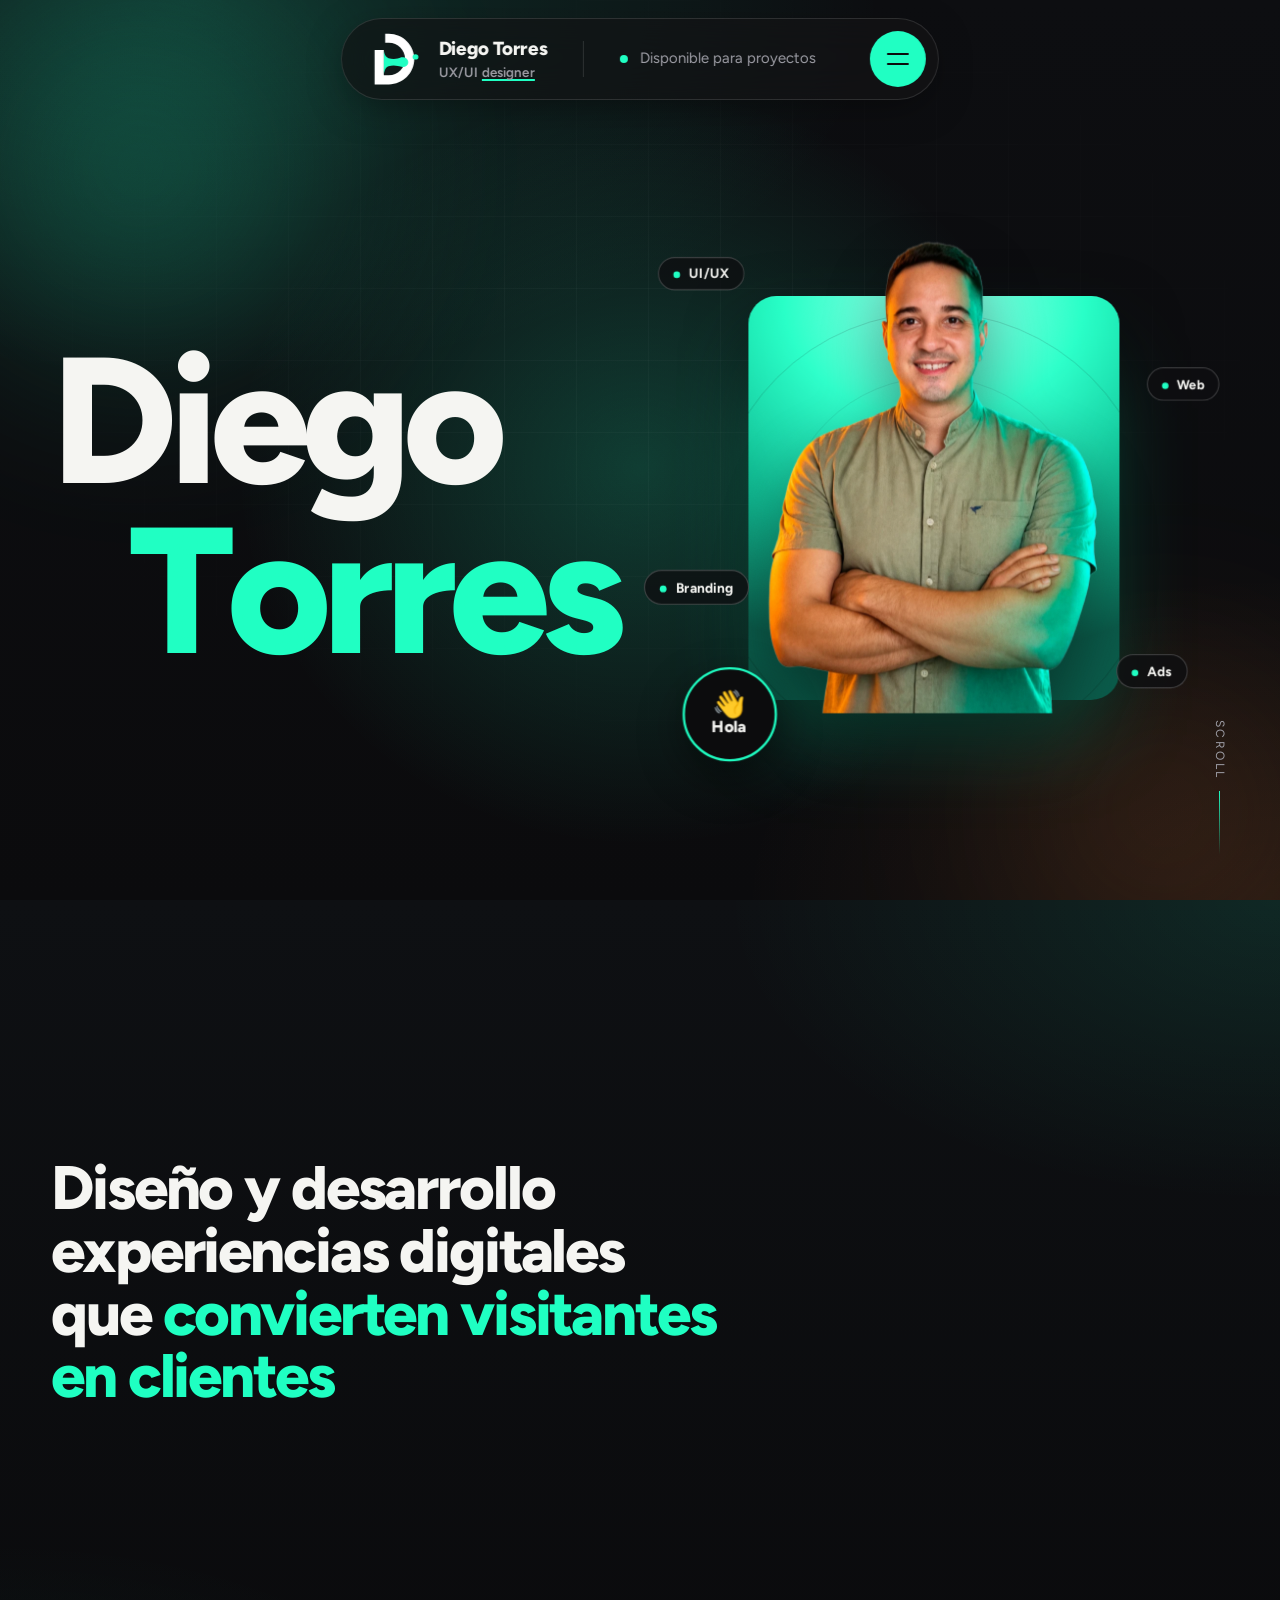
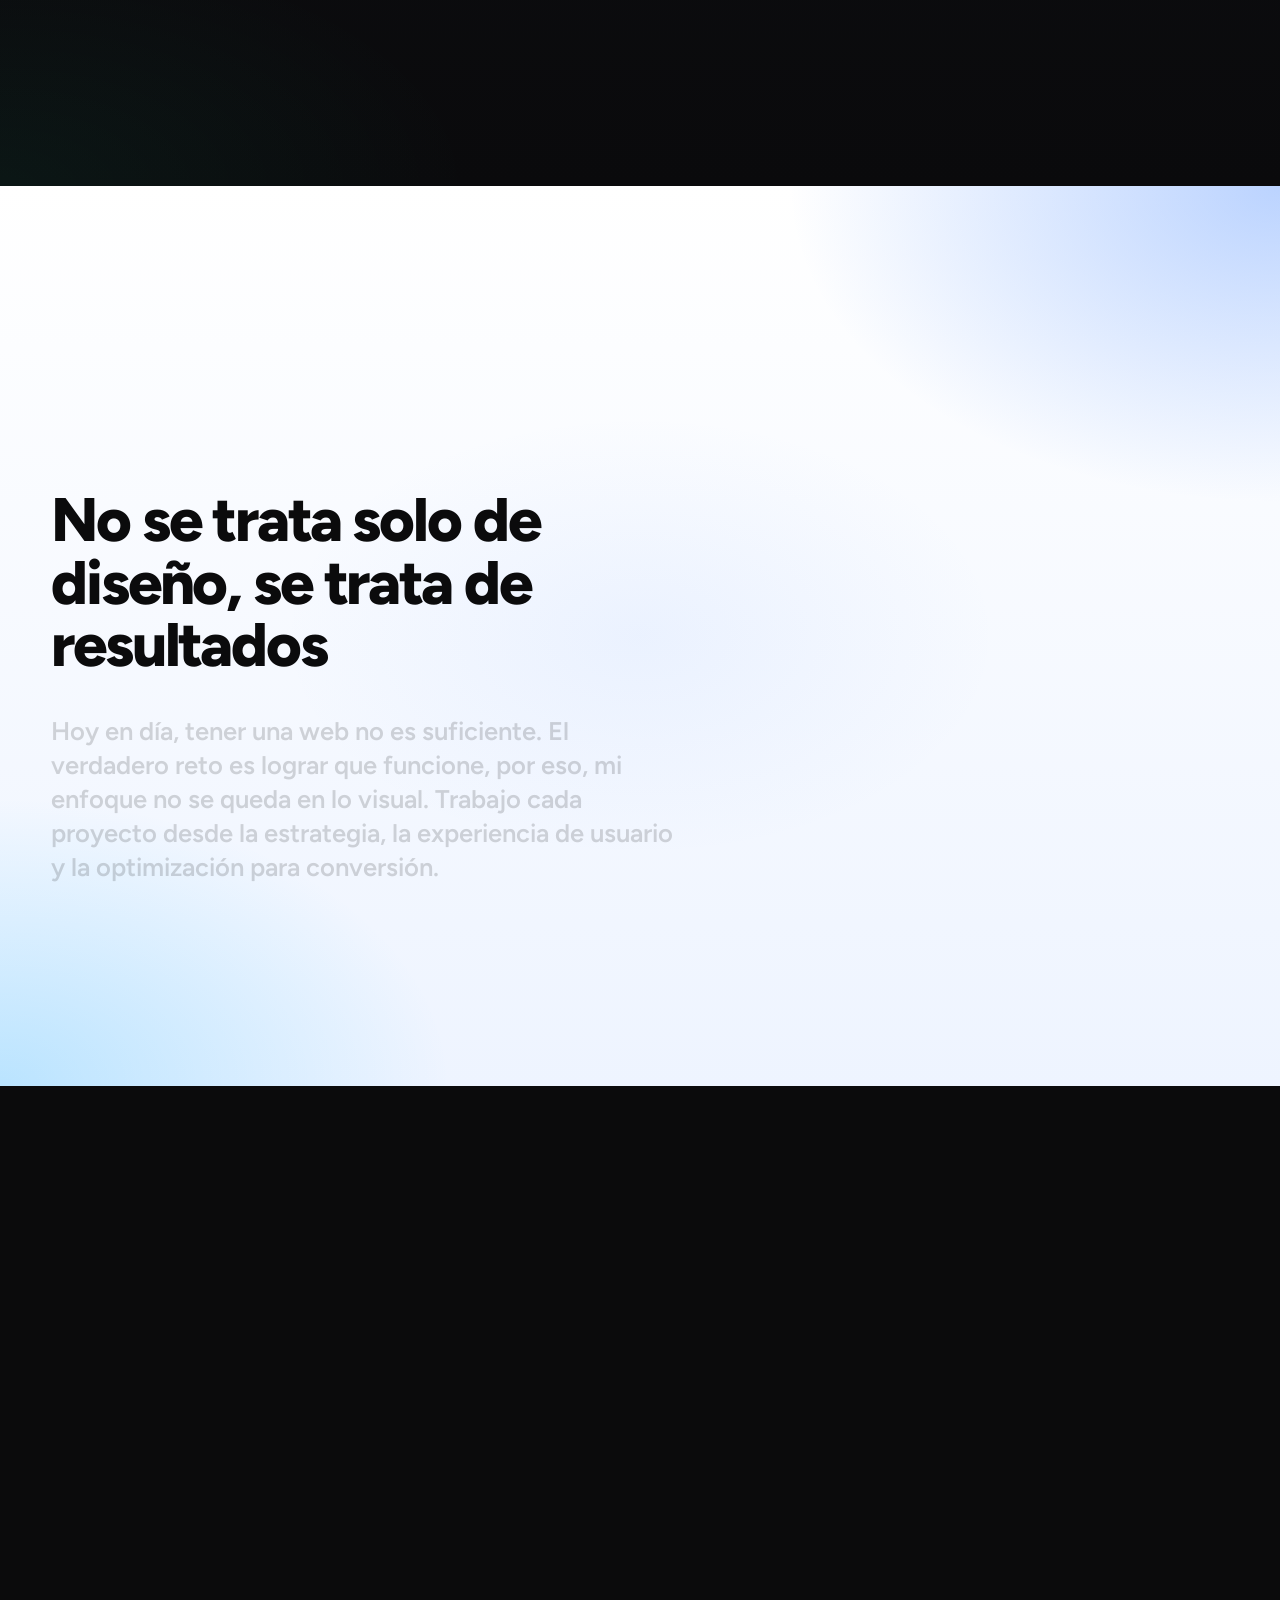
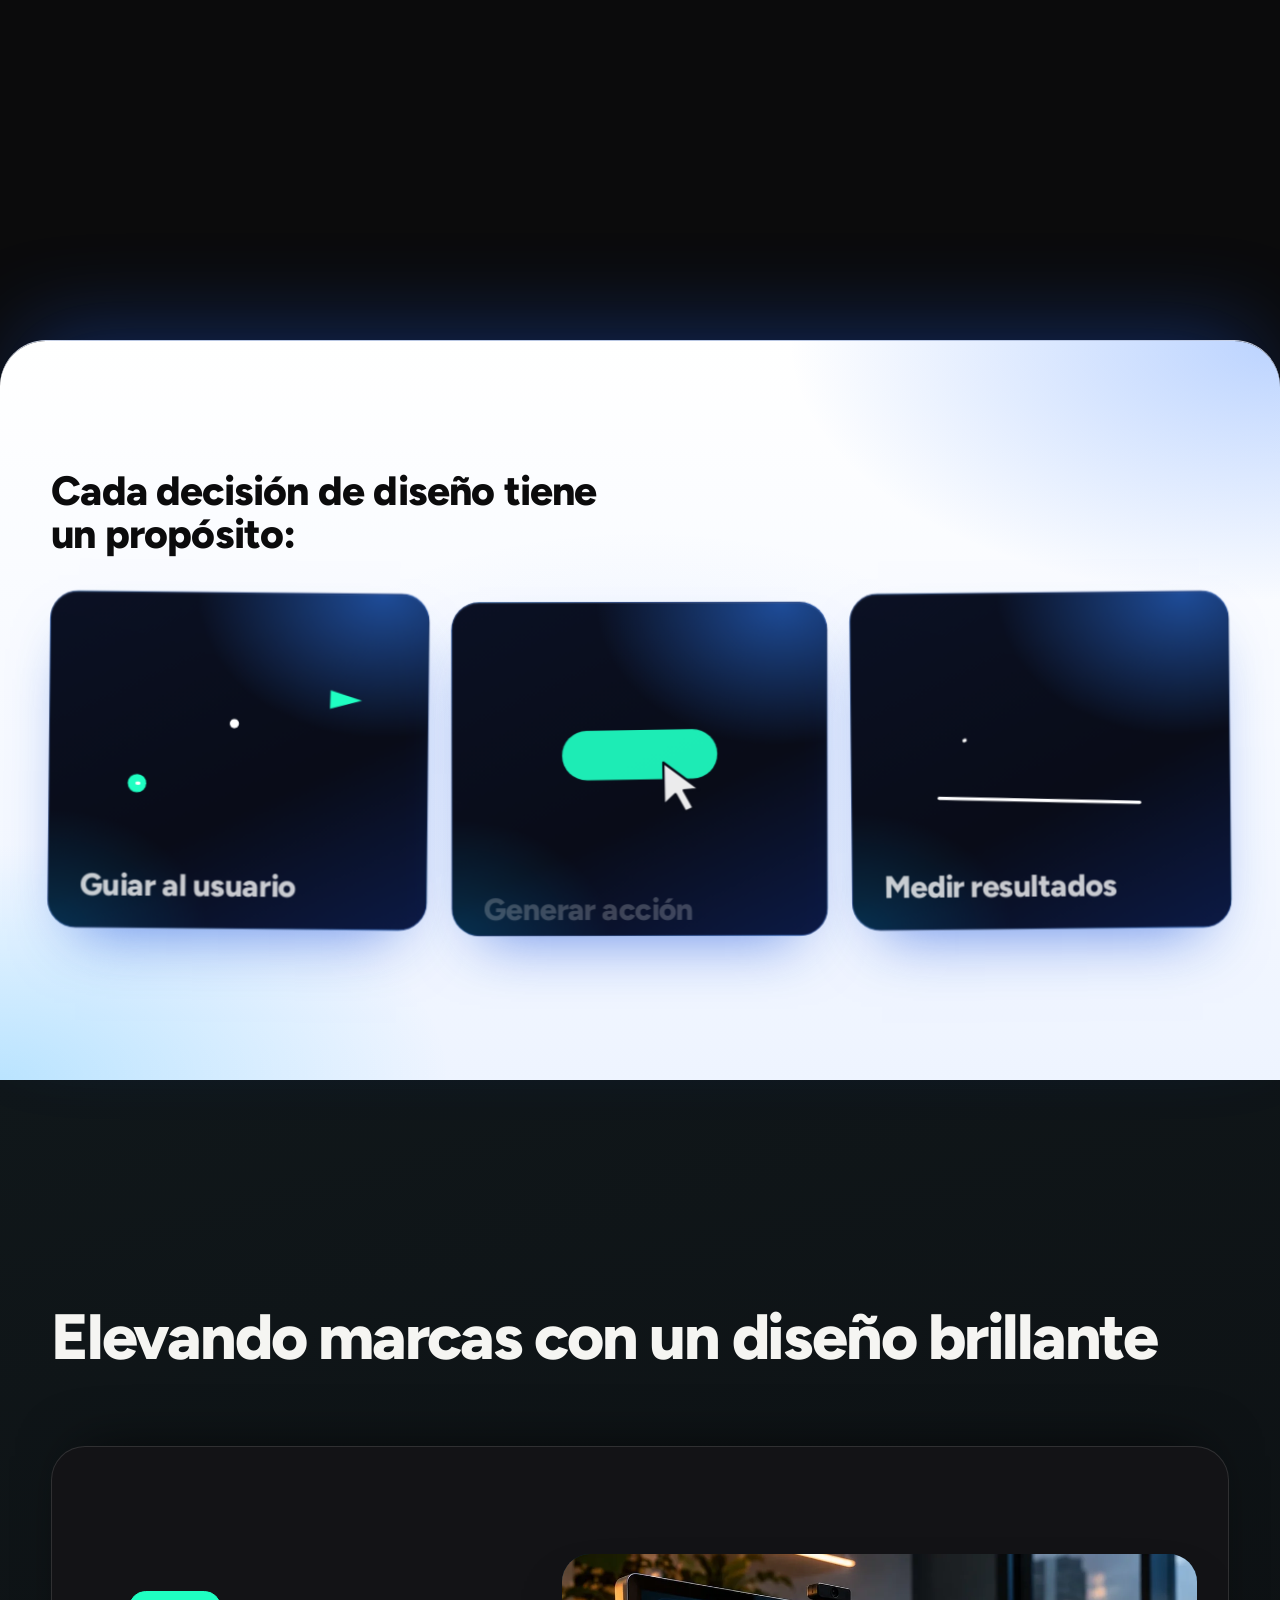
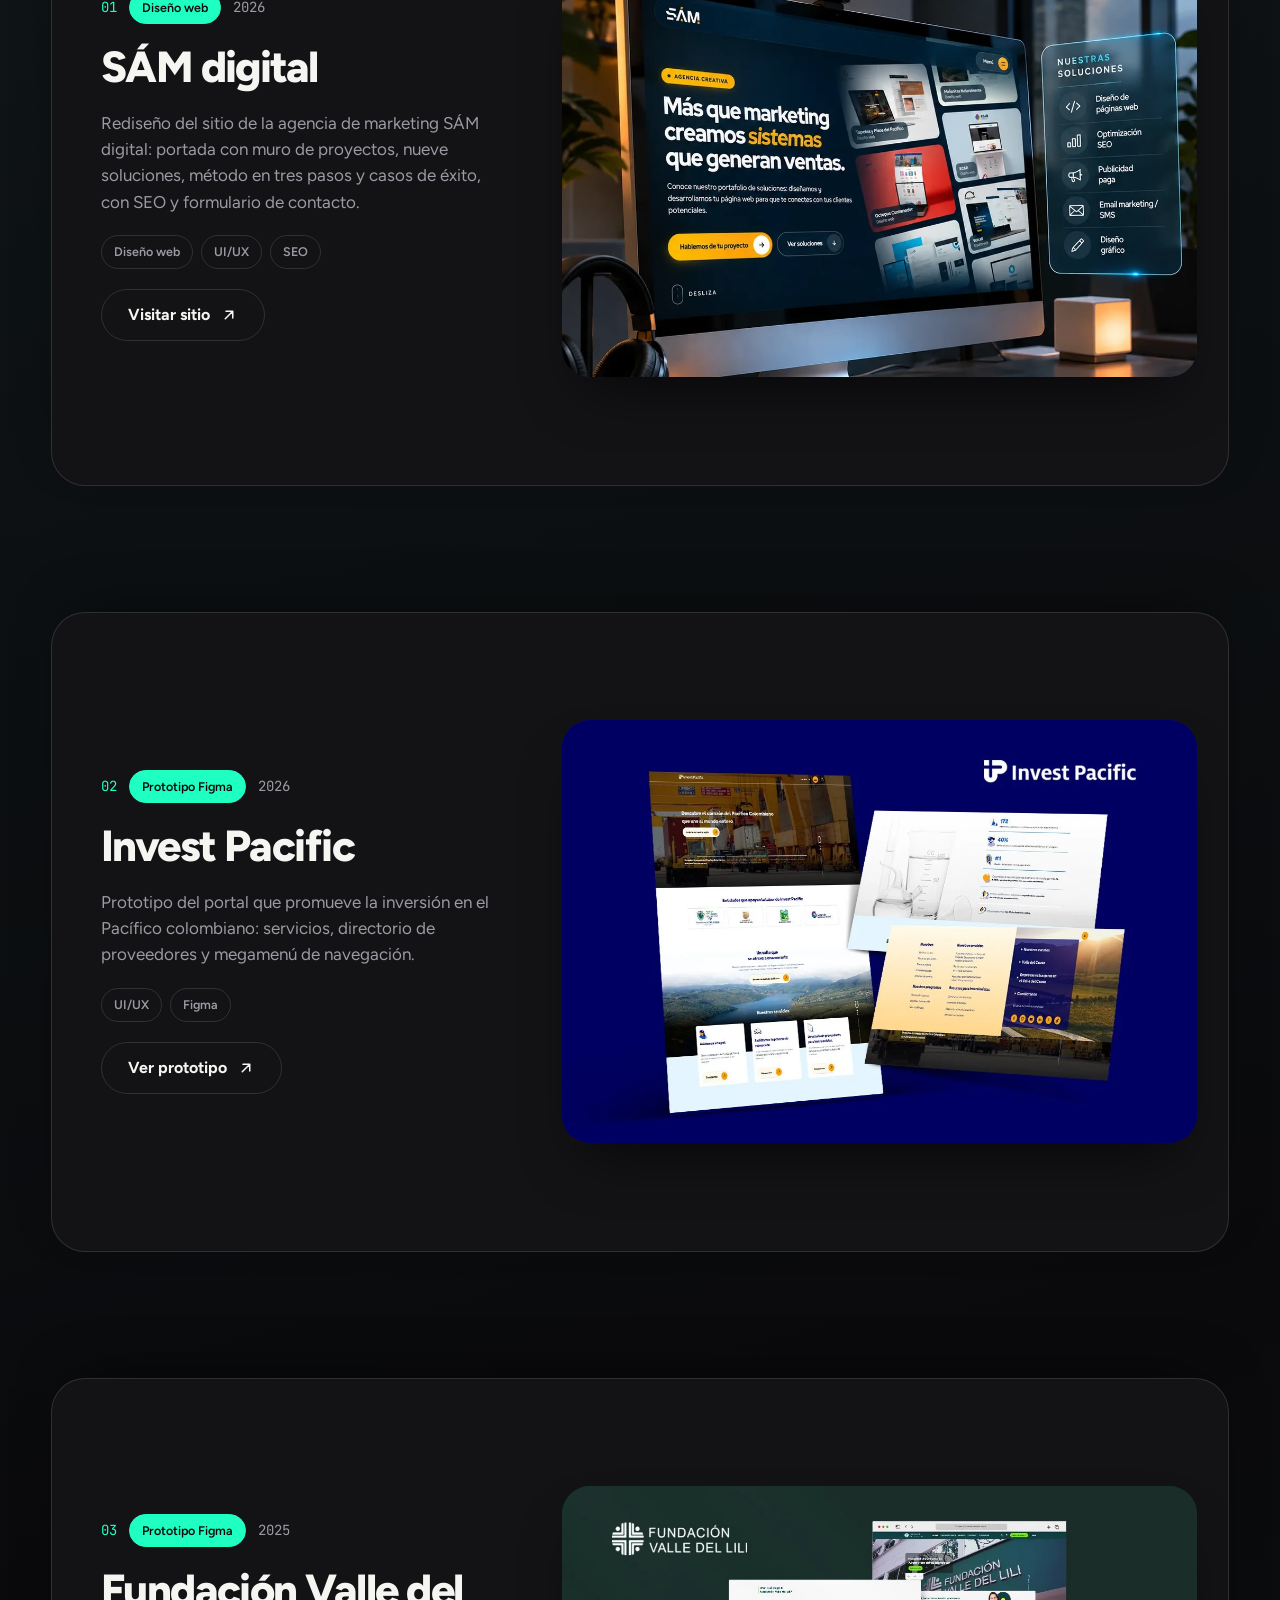
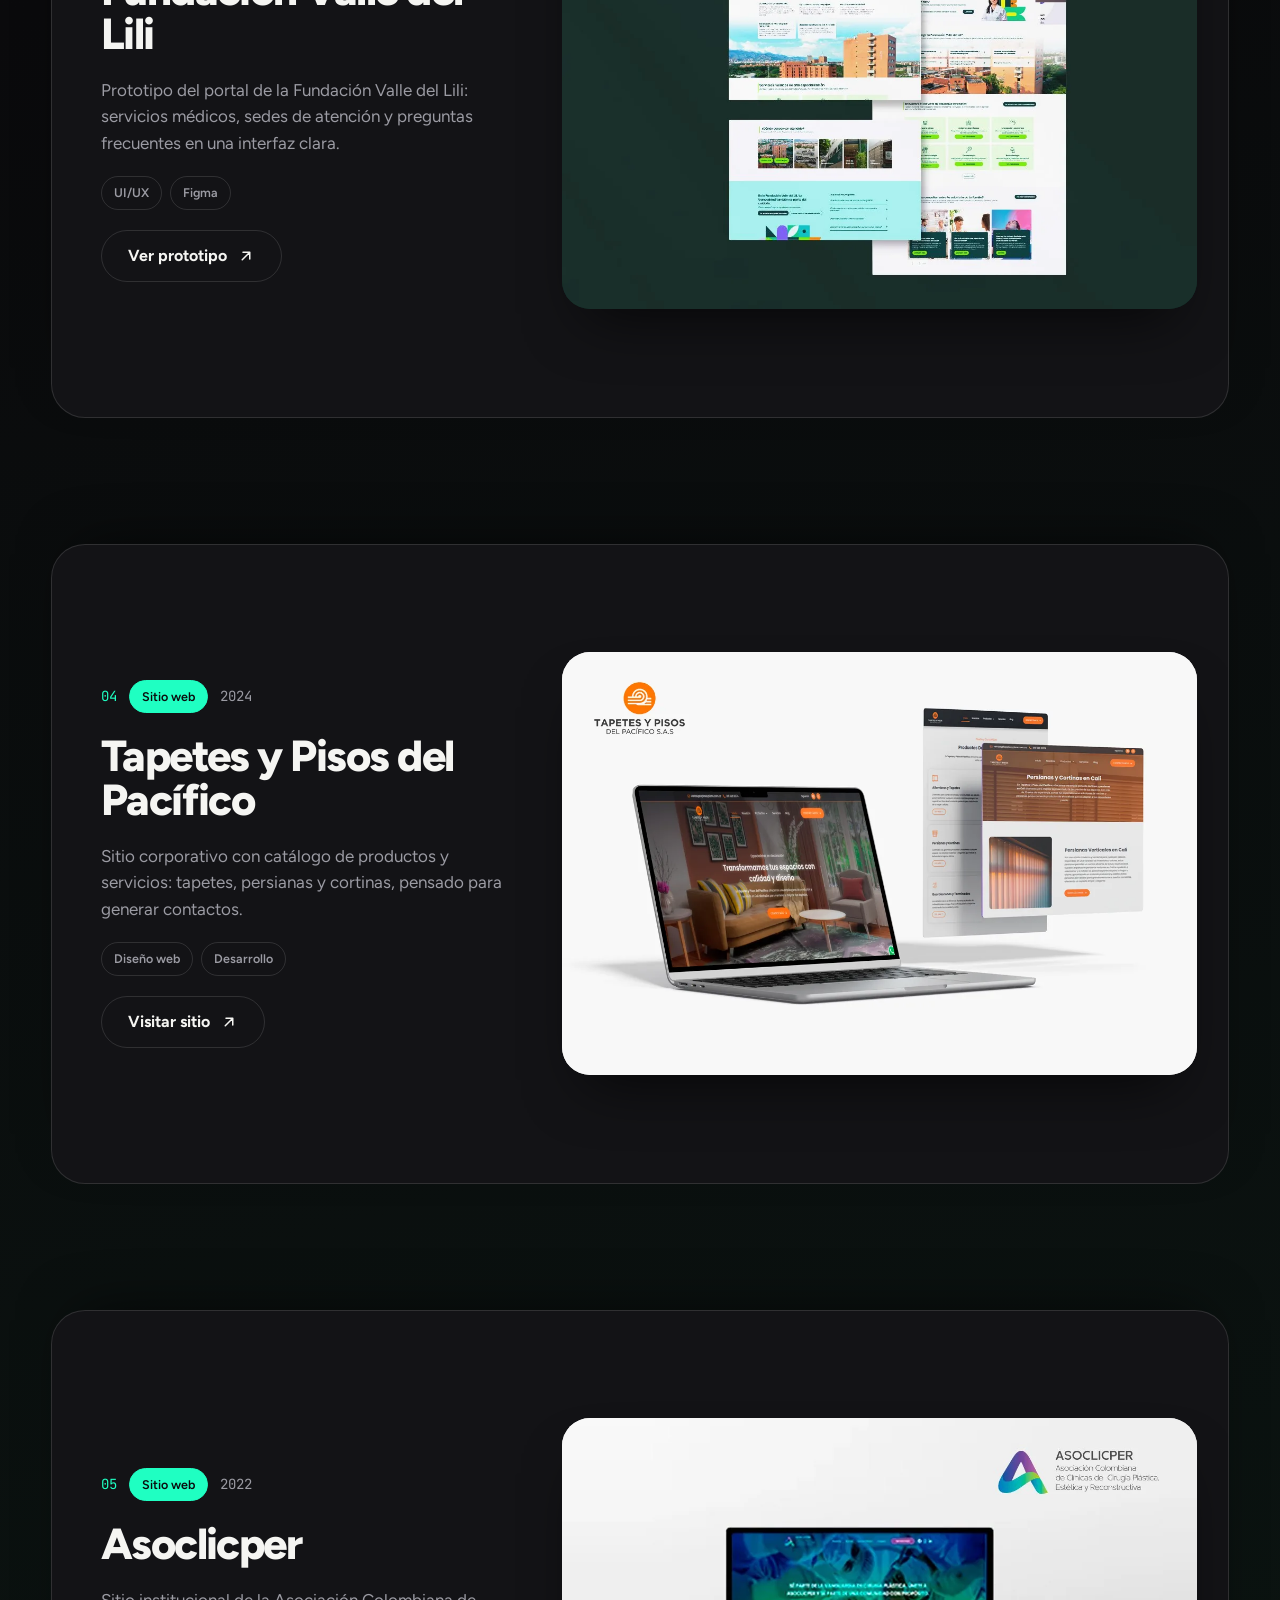
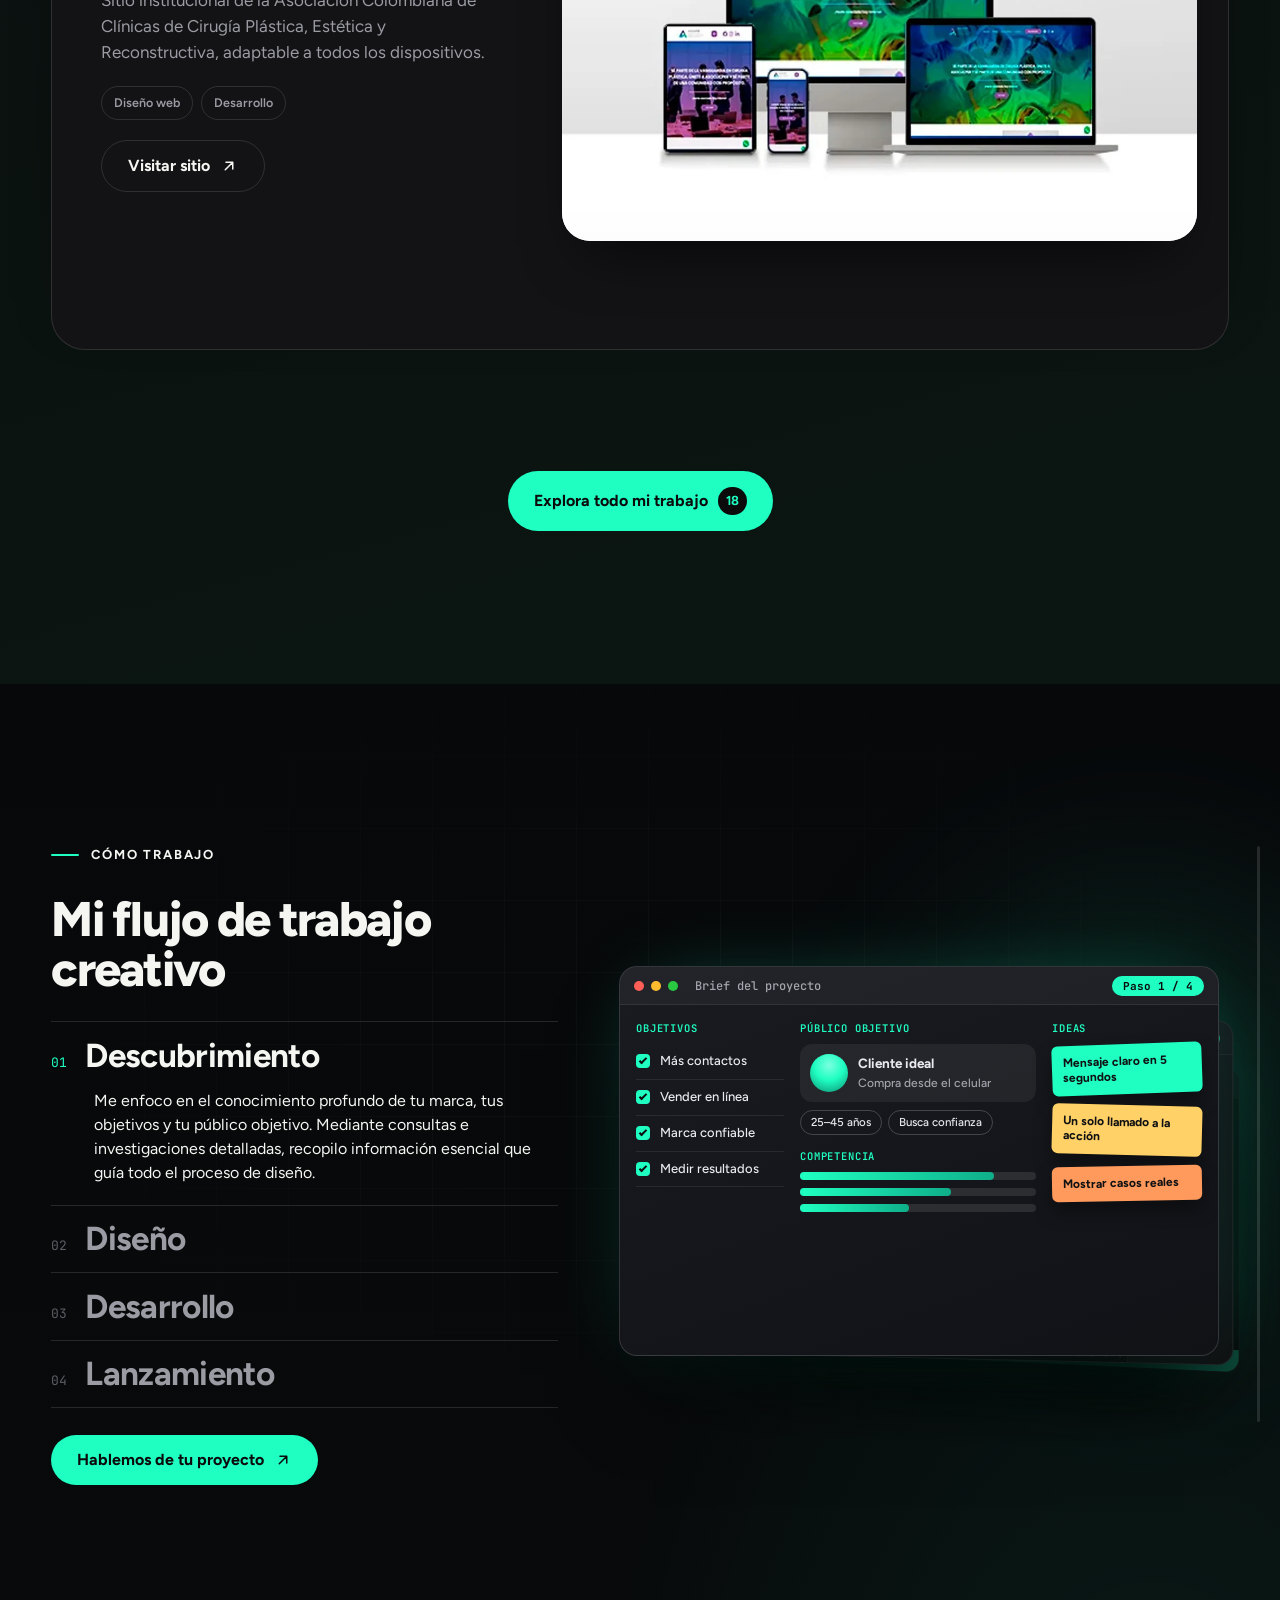
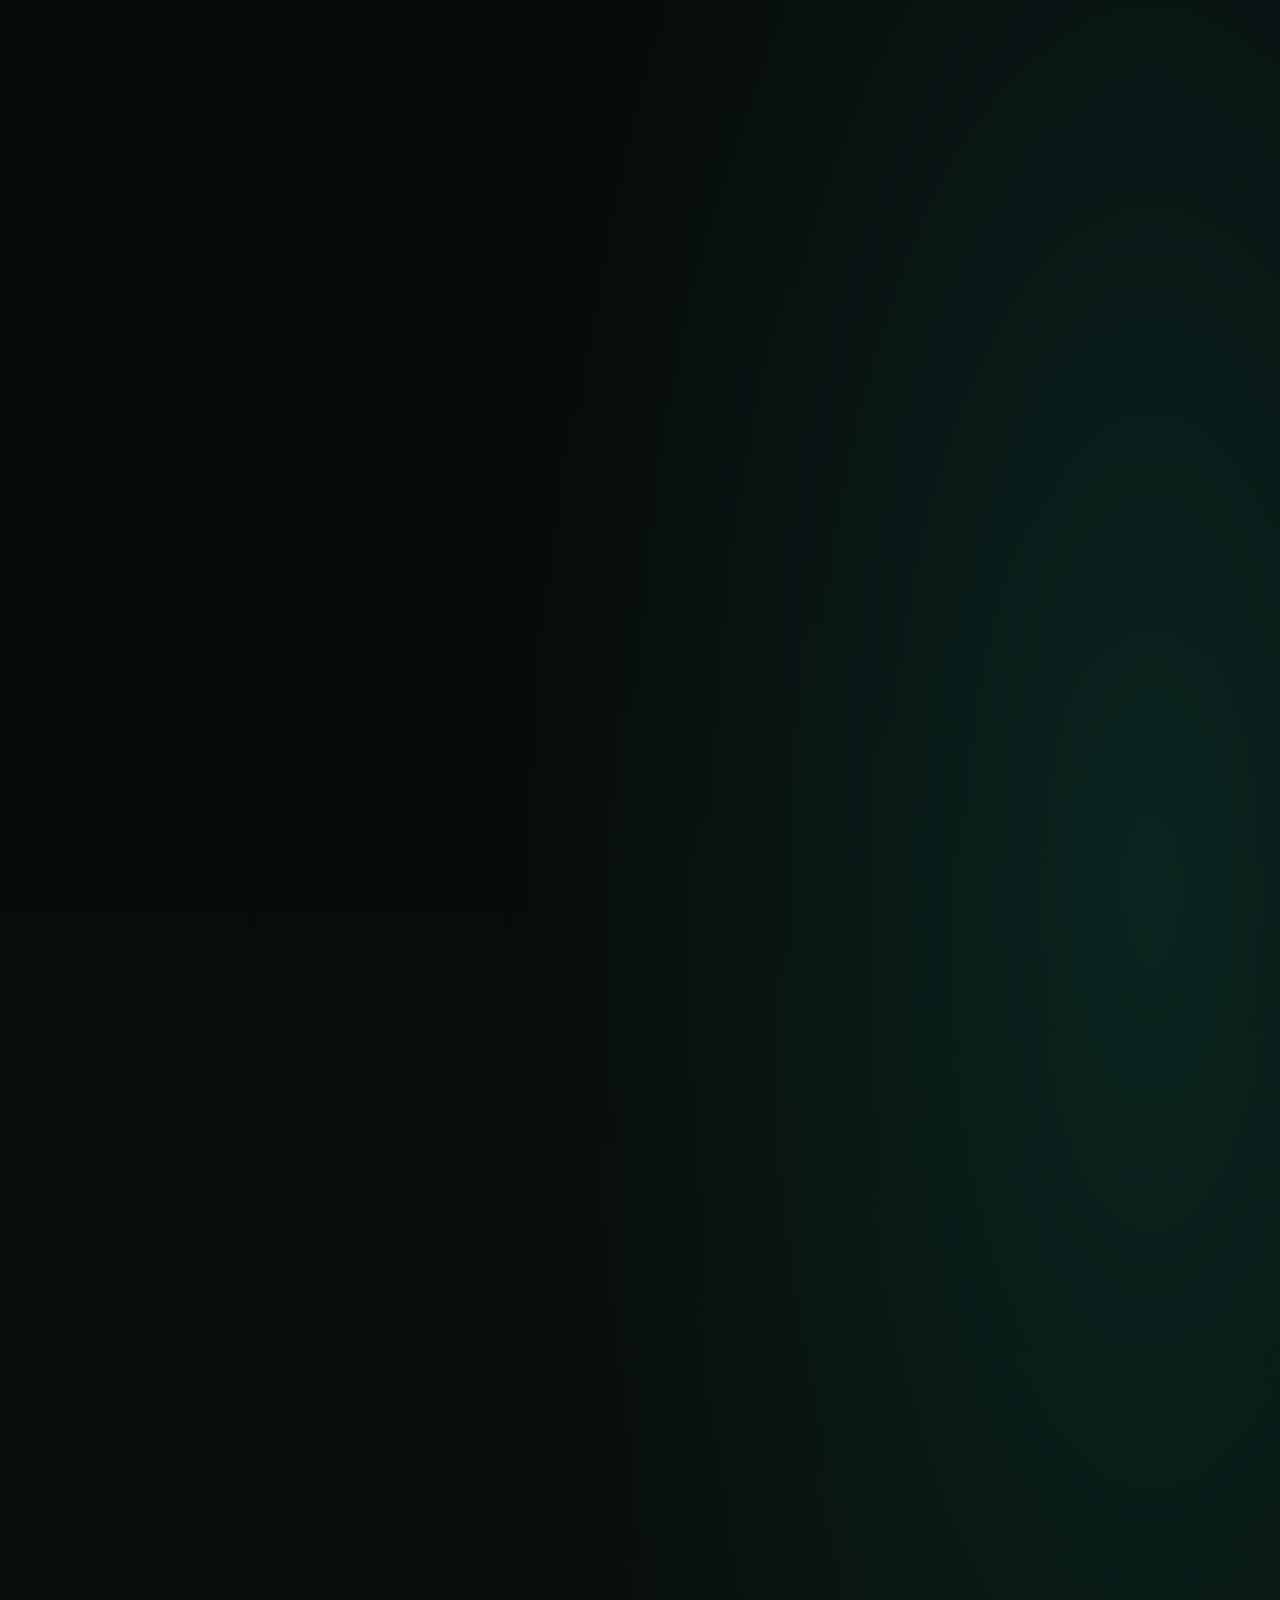
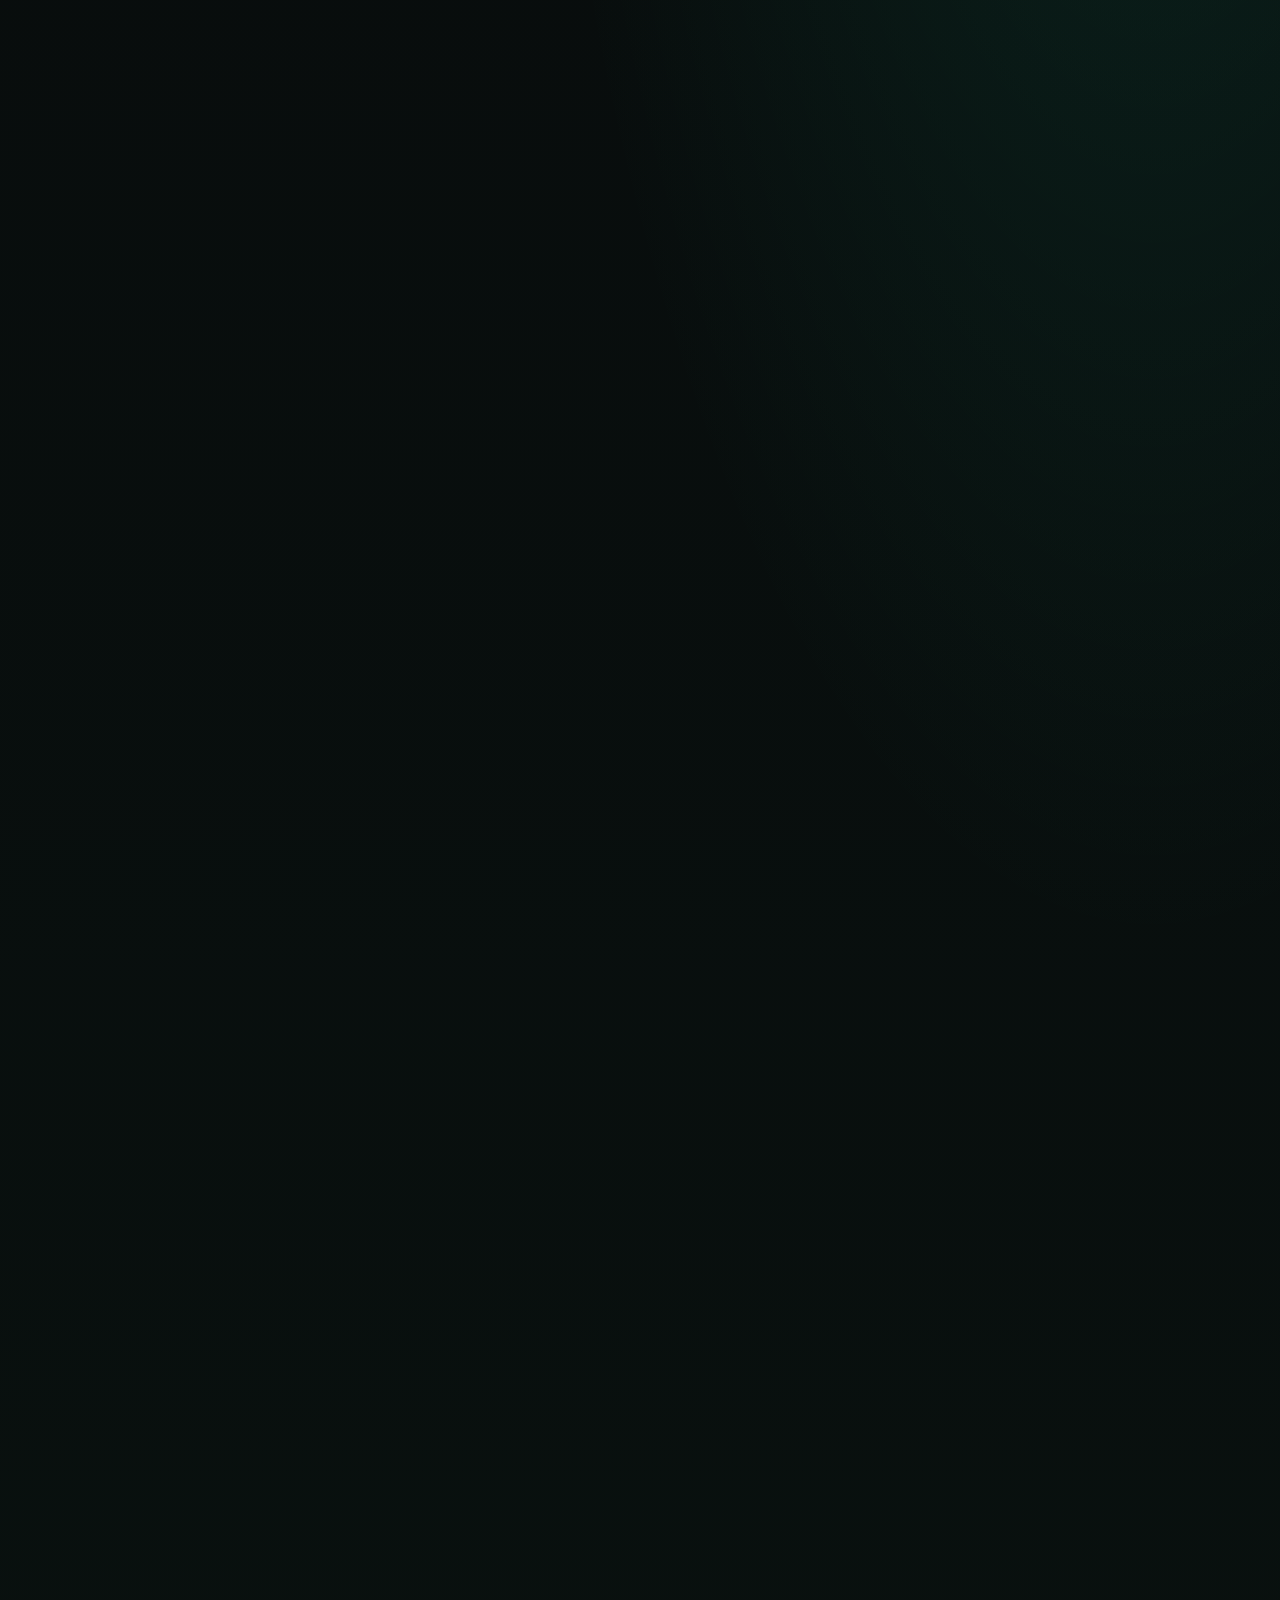
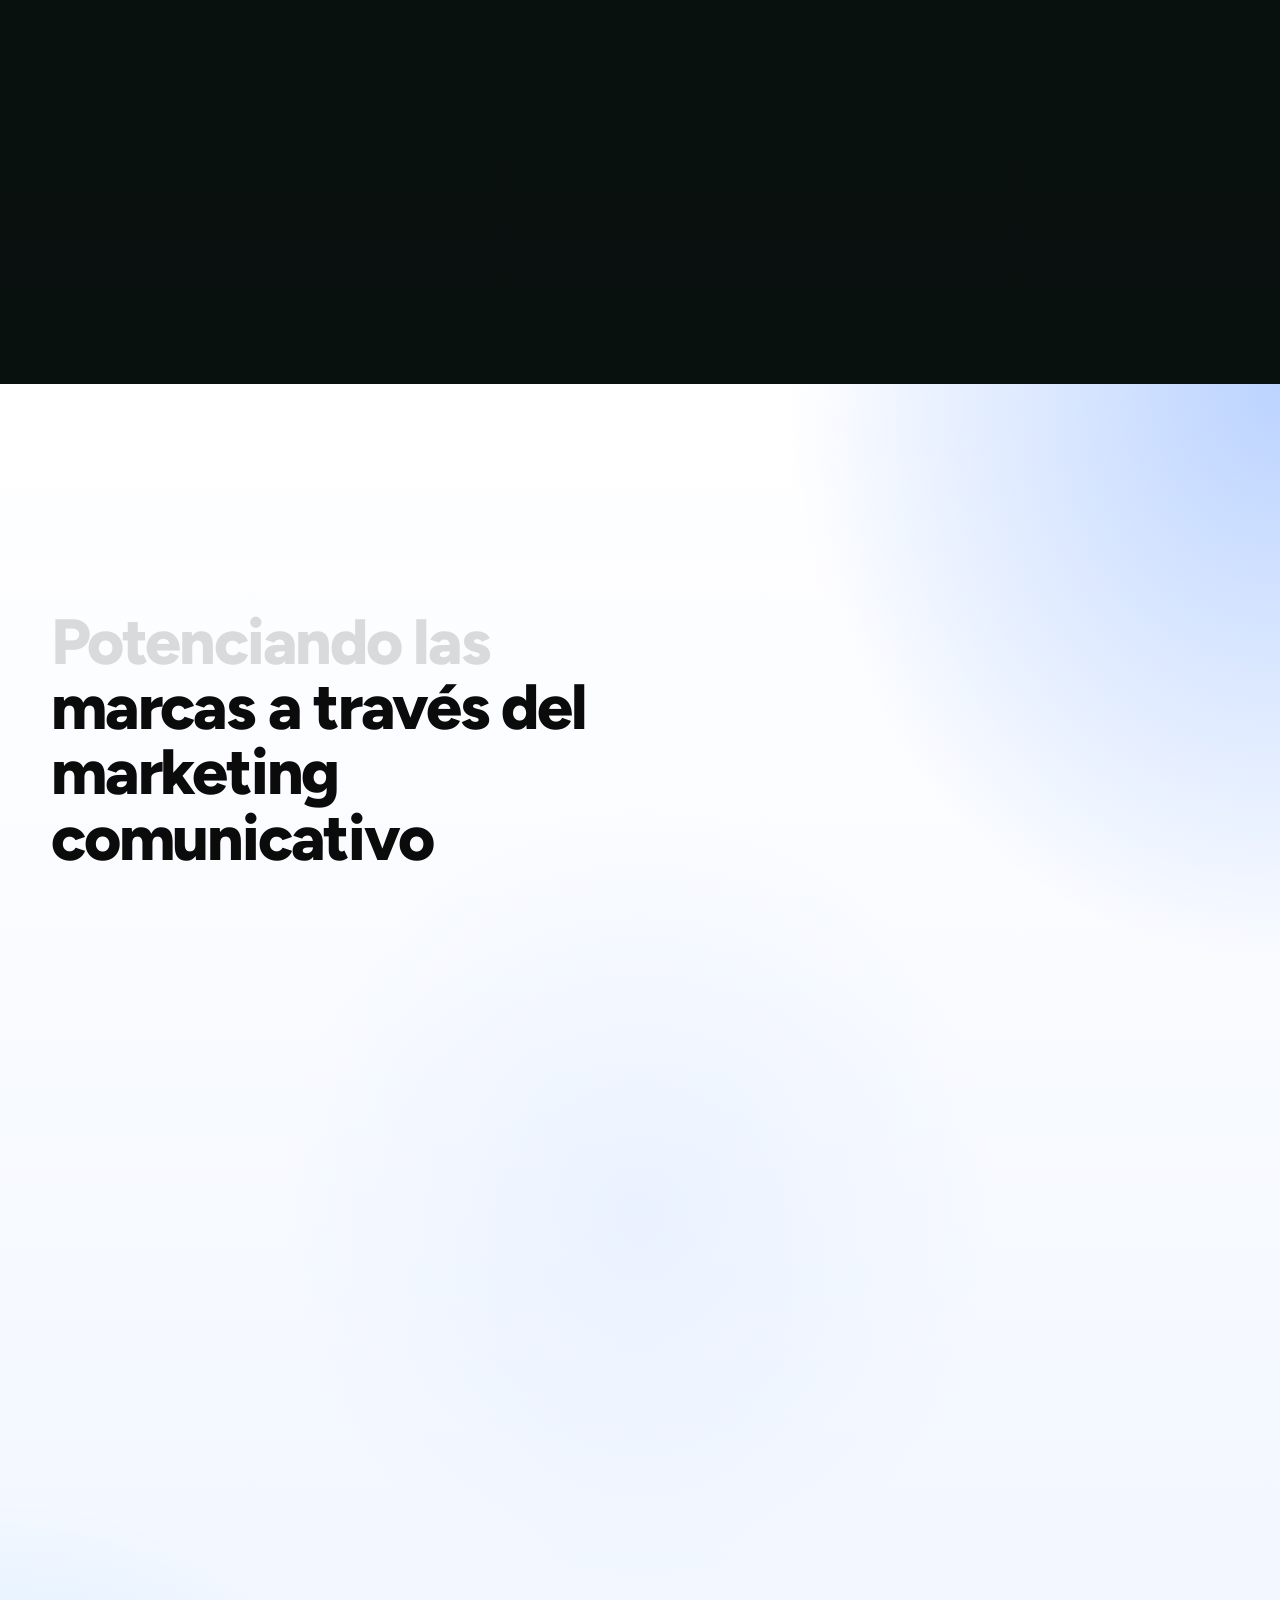
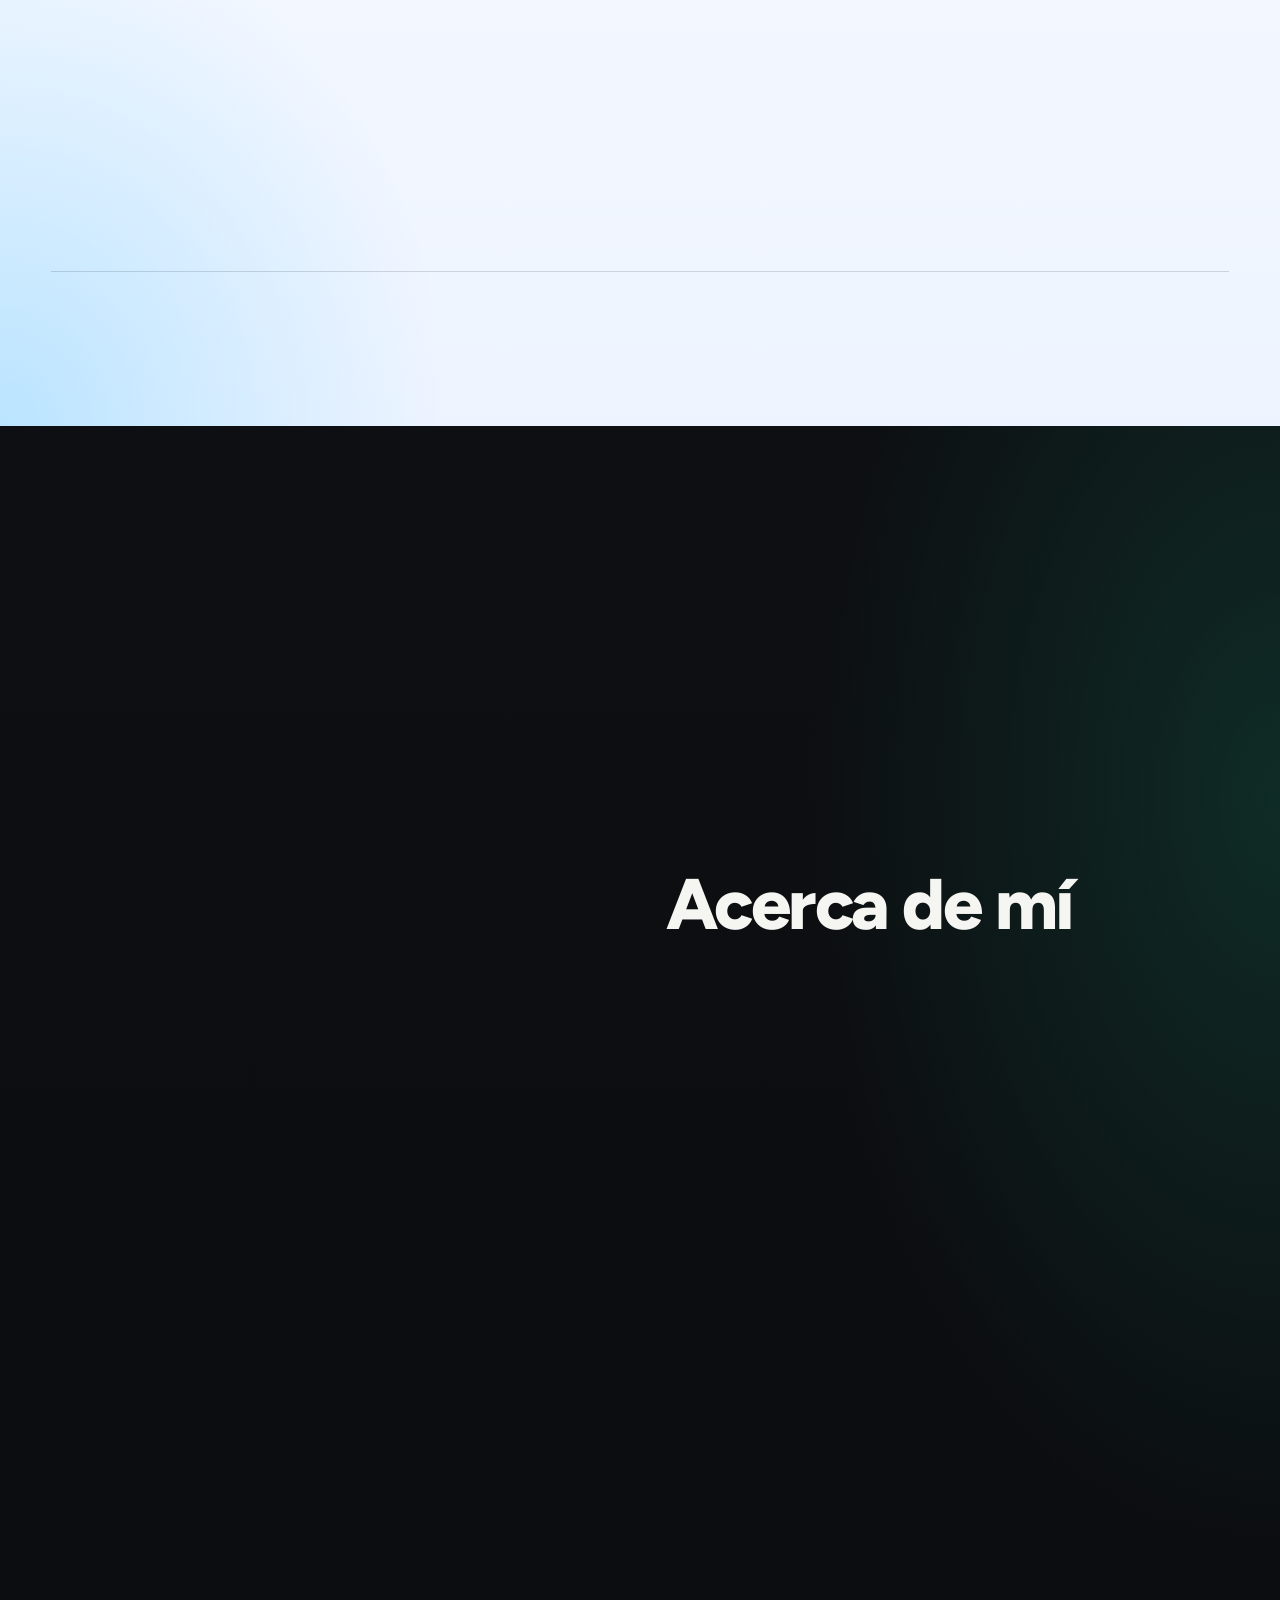
==== index.html @ 79947ad4 "Destaca SÁM digital en la portada como primera tarjeta grande Marcado como featured (descripción, et" ====
<!doctype html>
<html lang="es">
<head>
<meta charset="utf-8">
<meta name="viewport" content="width=device-width,initial-scale=1">
<title>Diego Torres | Diseñador UX/UI y Marketing digital</title>
<meta name="description" content="Diseñador UX/UI y especialista en marketing digital. Creo sitios web, tiendas online y marcas que convierten visitantes en clientes.">
<link rel="canonical" href="https://diegotdesigner.com/">
<meta name="theme-color" content="#0b0b0c">
<meta name="author" content="Diego Torres">
<meta name="robots" content="index,follow,max-image-preview:large">
<meta property="og:type" content="website">
<meta property="og:locale" content="es_CO">
<meta property="og:site_name" content="Diego Torres — UX/UI">
<meta property="og:title" content="Diego Torres | Diseñador UX/UI y Marketing digital">
<meta property="og:description" content="Diseñador UX/UI y especialista en marketing digital. Creo sitios web, tiendas online y marcas que convierten visitantes en clientes.">
<meta property="og:url" content="https://diegotdesigner.com/">
<meta property="og:image" content="https://diegotdesigner.com/assets/img/og-diego-torres.jpg">
<meta property="og:image:width" content="1200">
<meta property="og:image:height" content="630">
<meta property="og:image:type" content="image/jpeg">
<meta property="og:image:alt" content="Diego Torres, diseñador UX/UI y especialista en marketing digital">
<meta name="twitter:card" content="summary_large_image">
<meta name="twitter:title" content="Diego Torres | Diseñador UX/UI y Marketing digital">
<meta name="twitter:description" content="Diseñador UX/UI y especialista en marketing digital. Creo sitios web, tiendas online y marcas que convierten visitantes en clientes.">
<meta name="twitter:image" content="https://diegotdesigner.com/assets/img/og-diego-torres.jpg">
<meta name="twitter:image:alt" content="Diego Torres, diseñador UX/UI y especialista en marketing digital">
<link rel="icon" type="image/png" sizes="32x32" href="assets/img/favicon-32.png?v=2">
<link rel="icon" type="image/png" sizes="48x48" href="assets/img/favicon-48.png?v=2">
<link rel="icon" type="image/png" sizes="192x192" href="assets/img/favicon-192.png?v=2">
<link rel="apple-touch-icon" href="assets/img/apple-touch-icon.png?v=2">
<link rel="preconnect" href="https://fonts.googleapis.com">
<link rel="preconnect" href="https://fonts.gstatic.com" crossorigin>
<link rel="stylesheet" href="https://fonts.googleapis.com/css2?family=Figtree:wght@300..900&family=JetBrains+Mono:wght@400;500&display=swap">
<link rel="stylesheet" href="assets/css/style.css?v=7008bc38">
<script>document.documentElement.classList.add('js','is-loading');setTimeout(function(){document.documentElement.classList.remove('is-loading')},8000)</script>
<script type="application/ld+json">
{"@context":"https://schema.org","@graph":[{"@type":"WebSite","@id":"https://diegotdesigner.com/#website","url":"https://diegotdesigner.com/","name":"Diego Torres — Diseñador UX/UI","inLanguage":"es-CO","publisher":{"@id":"https://diegotdesigner.com/#diego"}},{"@type":"Person","@id":"https://diegotdesigner.com/#diego","name":"Diego Torres","url":"https://diegotdesigner.com/","image":"https://diegotdesigner.com/assets/img/og-diego-torres.jpg","jobTitle":"Diseñador UX/UI y Especialista en Marketing digital","sameAs":["https://www.linkedin.com/in/diegotorres-mktdigital/"],"knowsAbout":["UI/UX","Diseño web","Branding","Marketing digital","Google Ads","Meta Ads","WordPress","Shopify"]},{"@type":"ProfessionalService","@id":"https://diegotdesigner.com/#servicio","name":"Diego Torres — Diseñador UX/UI y Especialista en Marketing digital","url":"https://diegotdesigner.com/","image":"https://diegotdesigner.com/assets/img/og-diego-torres.jpg","description":"Diseño de experiencias digitales que convierten visitantes en clientes: UI/UX, sitios web, identidad de marca y publicidad digital.","founder":{"@id":"https://diegotdesigner.com/#diego"},"areaServed":"CO","sameAs":["https://www.linkedin.com/in/diegotorres-mktdigital/"]}]}
</script>

</head>
<body data-page="home">
<noscript><style>.loader{display:none}.is-loading{overflow:auto}</style></noscript>

<div class="loader" aria-hidden="true">
  <div class="loader__inner">
    <span class="loader__label">Diego Torres · UX/UI</span>
    <span class="loader__count"><b>0</b><i>%</i></span>
  </div>
  <span class="loader__bar"><i></i></span>
</div>

<a class="skip" href="#main">Saltar al contenido</a>
<div class="noise" aria-hidden="true"></div>
<div class="progress" aria-hidden="true"><i></i></div>
<div class="cursor" aria-hidden="true"><span class="cursor__dot"></span><span class="cursor__ring"><b class="cursor__label"></b></span></div>

<header class="pill" id="top">
  <a class="pill__brand" href="" aria-label="Diego Torres, UX/UI designer: inicio" data-cursor="Inicio">
    <img class="pill__mark" src="assets/img/mark.svg" alt="" width="29" height="34">
    <span class="pill__name"><b>Diego Torres</b><small>UX/UI <u>designer</u></small></span>
  </a>
  <span class="pill__status"><i class="dot dot--pulse"></i><span>Disponible para proyectos</span></span>
  <button class="pill__toggle" type="button" aria-expanded="false" aria-controls="menu" aria-label="Abrir menú">
    <span></span><span></span>
  </button>
</header>

<nav class="menu" id="menu" aria-label="Menú principal" aria-hidden="true">
  <div class="menu__inner">
    <a class="menu__brand" href="" data-menu aria-label="Diego Torres, UX/UI designer: inicio"><img src="assets/img/logo.svg" alt="Diego Torres UX/UI designer" width="210" height="78"></a>
    <ul class="menu__list">
      <li><a href="" data-menu><span class="menu__n">01</span><span class="menu__t">Inicio</span></a></li>
      <li><a href="proyectos/" data-menu><span class="menu__n">02</span><span class="menu__t">Proyectos</span></a></li>
      <li><a href="#servicios" data-menu><span class="menu__n">03</span><span class="menu__t">Servicios</span></a></li>
      <li><a href="#proceso" data-menu><span class="menu__n">04</span><span class="menu__t">Proceso</span></a></li>
      <li><a href="#sobre-mi" data-menu><span class="menu__n">05</span><span class="menu__t">Sobre mí</span></a></li>
      <li><a href="#contacto" data-menu><span class="menu__n">06</span><span class="menu__t">Contacto</span></a></li>
    </ul>
    <div class="menu__foot">
      <a class="btn btn--mint" href="https://wa.link/ydvb9j" target="_blank" rel="noopener noreferrer">Hablemos de tu proyecto <svg class="ico" viewBox="0 0 24 24" aria-hidden="true"><path d="M7 17 17 7M8 7h9v9" fill="none" stroke="currentColor" stroke-width="2" stroke-linecap="round" stroke-linejoin="round"/></svg></a>
      <a class="link-u" href="https://www.linkedin.com/in/diegotorres-mktdigital/" target="_blank" rel="noopener noreferrer">LinkedIn</a>
    </div>
  </div>
</nav>

<a class="wa" href="https://wa.link/ydvb9j" target="_blank" rel="noopener noreferrer" aria-label="Escríbeme por WhatsApp">
  <span class="wa__label">Escríbeme por WhatsApp</span>
  <span class="wa__ico" aria-hidden="true"><svg viewBox="0 0 24 24" focusable="false"><path d="M17.472 14.382c-.297-.149-1.758-.867-2.03-.967-.273-.099-.471-.148-.67.15-.197.297-.767.966-.94 1.164-.173.199-.347.223-.644.075-.297-.15-1.255-.463-2.39-1.475-.883-.788-1.48-1.761-1.653-2.059-.173-.297-.018-.458.13-.606.134-.133.298-.347.446-.52.149-.174.198-.298.298-.497.099-.198.05-.371-.025-.52-.075-.149-.669-1.612-.916-2.207-.242-.579-.487-.5-.669-.51-.173-.008-.371-.01-.57-.01-.198 0-.52.074-.792.372-.272.297-1.04 1.016-1.04 2.479 0 1.462 1.065 2.875 1.213 3.074.149.198 2.096 3.2 5.077 4.487.709.306 1.262.489 1.694.625.712.227 1.36.195 1.871.118.571-.085 1.758-.719 2.006-1.413.248-.694.248-1.289.173-1.413-.074-.124-.272-.198-.57-.347m-5.421 7.403h-.004a9.87 9.87 0 01-5.031-1.378l-.361-.214-3.741.982.998-3.648-.235-.374a9.86 9.86 0 01-1.51-5.26c.001-5.45 4.436-9.884 9.888-9.884 2.64 0 5.122 1.03 6.988 2.898a9.825 9.825 0 012.893 6.994c-.003 5.45-4.437 9.884-9.885 9.884m8.413-18.297A11.815 11.815 0 0012.05 0C5.495 0 .16 5.335.157 11.892c0 2.096.547 4.142 1.588 5.945L.057 24l6.305-1.654a11.882 11.882 0 005.683 1.448h.005c6.554 0 11.89-5.335 11.893-11.893a11.821 11.821 0 00-3.48-8.413Z"/></svg></span>
</a>


<!-- Tarjeta 3D que acompaña toda la historia (se mueve y gira con el scroll) -->
<div class="stage" aria-hidden="true">
  <div class="scard">
    <div class="scard__tilt">
      <div class="scard__flip">
        <div class="scard__face scard__face--front">
          <div class="scard__plate"><span class="scard__ring scard__ring--a"></span><span class="scard__ring scard__ring--b"></span><span class="scard__shine"></span></div>
          <img class="scard__cutout" src="assets/img/diego-front.webp" alt="" width="800" height="991" fetchpriority="high">
          <span class="scard__chip scard__chip--a">UI/UX</span>
          <span class="scard__chip scard__chip--b">Web</span>
          <span class="scard__chip scard__chip--c">Branding</span>
          <span class="scard__chip scard__chip--d">Ads</span>
        </div>
        <div class="scard__face scard__face--back">
          <div class="scard__plate"><span class="scard__ring scard__ring--a"></span><span class="scard__ring scard__ring--b"></span><span class="scard__shine"></span></div>
          <img class="scard__cutout" src="assets/img/diego-about.webp" alt="" width="800" height="1000">
          <span class="scard__chip scard__chip--e">Diseño</span>
          <span class="scard__chip scard__chip--f">Tecnología</span>
          <span class="scard__chip scard__chip--g">Marketing</span>
          <span class="scard__chip scard__chip--h">Resultados</span>
        </div>
      </div>
      <div class="scard__hi"><span class="scard__wave">👋</span><b>Hola</b></div>
    </div>
  </div>
</div>

<main id="main">

  <!-- ───────────── HERO ───────────── -->
  <section class="hero sec--dark" id="inicio" data-section="hero">
    <div class="hero__bg" aria-hidden="true"><span class="orb orb--a"></span><span class="orb orb--b"></span><span class="hero__grid"></span></div>
    <div class="hero__inner">
      <p class="hero__tag" data-hero-in><i class="dot dot--pulse"></i> Especialista en diseño UX/UI</p>
      <h1 class="hero__title" aria-label="Diego Torres">
        <span class="hero__word hero__word--a" aria-hidden="true" data-chars>Diego</span>
        <span class="hero__word hero__word--b" aria-hidden="true" data-chars>Torres</span>
        <span class="hero__caret" aria-hidden="true"></span>
      </h1>
      <figure class="hero__photo" aria-hidden="true"><img src="assets/img/diego-front.webp" alt="" width="800" height="991" decoding="async"></figure>
      <div class="hero__scroll" aria-hidden="true" data-hero-in><span>Scroll</span><i></i></div>
    </div>
  </section>

  <!-- ───────────── INTRO (texto que antes estaba en el hero) ───────────── -->
  <section class="intro sec--dark" id="intro" data-section="intro">
    <div class="wrap intro__inner" data-card-stop="manifesto">
      <p class="chip chip--dark" data-reveal><i class="dot"></i> UI/UX · Desarrollo web · Estrategia digital</p>
      <h2 class="intro__lead" data-split>Diseño y desarrollo experiencias digitales que <em>convierten visitantes en clientes</em></h2>
      <p class="intro__sub" data-reveal>Combino UI/UX, desarrollo web y estrategia digital para crear sitios que no solo se ven bien, sino que generan resultados medibles.</p>
      <div class="intro__cta" data-reveal><a class="btn btn--mint btn--lg" href="https://wa.link/ydvb9j" target="_blank" rel="noopener noreferrer" data-magnetic>Hablemos de tu proyecto <svg class="ico" viewBox="0 0 24 24" aria-hidden="true"><path d="M7 17 17 7M8 7h9v9" fill="none" stroke="currentColor" stroke-width="2" stroke-linecap="round" stroke-linejoin="round"/></svg></a></div>
    </div>
  </section>

  <!-- ───────────── ¿POR QUÉ ELEGIRME? ───────────── -->
  <section class="manifesto sec--light" id="por-que" data-section="manifesto">
    <div class="wrap manifesto__lead">
      <p class="chip" data-reveal><i class="dot"></i> ¿Por qué elegirme?</p>
      <h2 class="h2" data-split>No se trata solo de diseño, se trata de resultados</h2>
      <p class="manifesto__text" data-scrub-words>Hoy en día, tener una web no es suficiente. El verdadero reto es lograr que funcione, por eso, mi enfoque no se queda en lo visual. Trabajo cada proyecto desde la estrategia, la experiencia de usuario y la optimización para conversión.</p>
    </div>
  </section>

  <!-- ───────────── PRINCIPIOS (sube y tapa al manifiesto, que queda fijo) ───────────── -->
  <section class="principles-sec sec--light" data-section="principles">
    <div class="wrap principles" data-card-stop="away1">
      <h3 class="principles__title" data-split>Cada decisión de diseño tiene un propósito:</h3>
      <div class="principles__grid">
        <article class="pr" data-tilt>
          <svg class="pr__art" viewBox="0 0 200 120" fill="none" stroke="currentColor" stroke-width="2.5" stroke-linecap="round" stroke-linejoin="round" aria-hidden="true">
            <circle cx="24" cy="92" r="7" fill="var(--mint)" stroke="none"/>
            <path class="draw" d="M24 92C60 92 56 40 96 44S140 88 168 40"/>
            <circle cx="96" cy="44" r="3.5" fill="currentColor" stroke="none"/>
            <path class="draw" d="M168 40V16"/>
            <path d="M168 16l24 7-24 7z" fill="var(--mint)" stroke="none"/>
          </svg>
          <h4 class="pr__t">Guiar al usuario</h4>
          <span class="glare"></span>
        </article>
        <article class="pr" data-tilt>
          <svg class="pr__art" viewBox="0 0 200 120" fill="none" stroke="currentColor" stroke-width="2.5" stroke-linecap="round" stroke-linejoin="round" aria-hidden="true">
            <rect x="34" y="40" width="132" height="42" rx="21" fill="var(--mint)" stroke="none"/>
            <path class="draw" d="M70 61h60"/>
            <circle class="ripple" cx="126" cy="76" r="8"/>
            <circle class="ripple ripple--2" cx="126" cy="76" r="8"/>
            <path d="M120 68v36l10-9 8 15 7-3-8-15 13-1z" fill="currentColor" stroke="var(--paper)" stroke-width="2"/>
          </svg>
          <h4 class="pr__t">Generar acción</h4>
          <span class="glare"></span>
        </article>
        <article class="pr" data-tilt>
          <svg class="pr__art" viewBox="0 0 200 120" fill="none" stroke="currentColor" stroke-width="2.5" stroke-linecap="round" stroke-linejoin="round" aria-hidden="true">
            <path d="M24 102h152"/>
            <rect class="bar" x="38" y="74" width="22" height="28" rx="4" fill="var(--mint)" stroke="none"/>
            <rect class="bar" x="70" y="58" width="22" height="44" rx="4" fill="var(--mint)" stroke="none"/>
            <rect class="bar" x="102" y="42" width="22" height="60" rx="4" fill="var(--mint)" stroke="none"/>
            <rect class="bar" x="134" y="22" width="22" height="80" rx="4" fill="var(--mint)" stroke="none"/>
            <path class="draw" d="M42 58l32-14 32-14 40-20"/>
            <path class="draw" d="M150 14h-14M150 14v14"/>
          </svg>
          <h4 class="pr__t">Medir resultados</h4>
          <span class="glare"></span>
        </article>
      </div>
    </div>
  </section>

  <!-- ───────────── PROYECTOS DESTACADOS ───────────── -->
  <section class="work sec--dark" id="proyectos" data-section="work">
    <div class="wrap work__head">
      <p class="chip chip--dark" data-reveal><i class="dot"></i> Proyectos destacados</p>
      <h2 class="h2" data-split>Elevando marcas con un diseño brillante</h2>
    </div>
    <div class="wrap work__stack">
<article class="pcard" style="--accent:#06304C">
  <div class="pcard__inner">
    <div class="pcard__info">
      <div class="pcard__top"><span class="pcard__num">01</span><span class="badge">Diseño web</span><span class="pcard__year">2026</span></div>
      <h3 class="pcard__title">SÁM digital</h3>
      <p class="pcard__desc">Rediseño del sitio de la agencia de marketing SÁM digital: portada con muro de proyectos, nueve soluciones, método en tres pasos y casos de éxito, con SEO y formulario de contacto.</p>
      <ul class="tags"><li>Diseño web</li><li>UI/UX</li><li>SEO</li></ul>
      <a class="btn btn--line" href="https://samdigital.com.co/" target="_blank" rel="noopener noreferrer" data-cursor="Abrir">Visitar sitio <svg class="ico" viewBox="0 0 24 24" aria-hidden="true"><path d="M7 17 17 7M8 7h9v9" fill="none" stroke="currentColor" stroke-width="2" stroke-linecap="round" stroke-linejoin="round"/></svg></a>
    </div>
    <a class="pcard__media" href="https://samdigital.com.co/" target="_blank" rel="noopener noreferrer" data-tilt data-cursor="Ver" tabindex="-1" aria-hidden="true">
      <img src="assets/img/projects/sam-digital.webp" alt="Sitio web de SÁM digital en un monitor sobre un escritorio, con la portada «Más que marketing creamos sistemas que generan ventas» y el menú de soluciones" width="1200" height="800" loading="eager" decoding="async">
      <span class="glare"></span>
    </a>
  </div>
</article>
<article class="pcard" style="--accent:#0a1a6e">
  <div class="pcard__inner">
    <div class="pcard__info">
      <div class="pcard__top"><span class="pcard__num">02</span><span class="badge">Prototipo Figma</span><span class="pcard__year">2026</span></div>
      <h3 class="pcard__title">Invest Pacific</h3>
      <p class="pcard__desc">Prototipo del portal que promueve la inversión en el Pacífico colombiano: servicios, directorio de proveedores y megamenú de navegación.</p>
      <ul class="tags"><li>UI/UX</li><li>Figma</li></ul>
      <a class="btn btn--line" href="https://www.figma.com/proto/sOx7dur0wTKNmjbSGj4dV0/Invest-pacific?node-id=1774-7216&amp;viewport=1929%2C1130%2C0.5&amp;t=XPaAkTiLe54LVL4k-8&amp;scaling=min-zoom&amp;content-scaling=fixed&amp;starting-point-node-id=1%3A2&amp;show-proto-sidebar=1&amp;page-id=0%3A1&amp;hide-ui=1" target="_blank" rel="noopener noreferrer" data-cursor="Abrir">Ver prototipo <svg class="ico" viewBox="0 0 24 24" aria-hidden="true"><path d="M7 17 17 7M8 7h9v9" fill="none" stroke="currentColor" stroke-width="2" stroke-linecap="round" stroke-linejoin="round"/></svg></a>
    </div>
    <a class="pcard__media" href="https://www.figma.com/proto/sOx7dur0wTKNmjbSGj4dV0/Invest-pacific?node-id=1774-7216&amp;viewport=1929%2C1130%2C0.5&amp;t=XPaAkTiLe54LVL4k-8&amp;scaling=min-zoom&amp;content-scaling=fixed&amp;starting-point-node-id=1%3A2&amp;show-proto-sidebar=1&amp;page-id=0%3A1&amp;hide-ui=1" target="_blank" rel="noopener noreferrer" data-tilt data-cursor="Ver" tabindex="-1" aria-hidden="true">
      <img src="assets/img/projects/invest-pacific.webp" alt="Prototipo en Figma del portal de Invest Pacific: home, indicadores y megamenú" width="1200" height="800" loading="eager" decoding="async">
      <span class="glare"></span>
    </a>
  </div>
</article>
<article class="pcard" style="--accent:#12302a">
  <div class="pcard__inner">
    <div class="pcard__info">
      <div class="pcard__top"><span class="pcard__num">03</span><span class="badge">Prototipo Figma</span><span class="pcard__year">2025</span></div>
      <h3 class="pcard__title">Fundación Valle del Lili</h3>
      <p class="pcard__desc">Prototipo del portal de la Fundación Valle del Lili: servicios médicos, sedes de atención y preguntas frecuentes en una interfaz clara.</p>
      <ul class="tags"><li>UI/UX</li><li>Figma</li></ul>
      <a class="btn btn--line" href="https://www.figma.com/proto/NyMrCUp5XNS313tJBj2rNl/FVL-portal?node-id=793-4711&amp;viewport=-1527%2C283%2C1&amp;t=C5K0bnlIVfkAiIBC-8&amp;scaling=min-zoom&amp;content-scaling=fixed&amp;starting-point-node-id=2%3A91&amp;show-proto-sidebar=1&amp;page-id=2%3A90&amp;hide-ui=1" target="_blank" rel="noopener noreferrer" data-cursor="Abrir">Ver prototipo <svg class="ico" viewBox="0 0 24 24" aria-hidden="true"><path d="M7 17 17 7M8 7h9v9" fill="none" stroke="currentColor" stroke-width="2" stroke-linecap="round" stroke-linejoin="round"/></svg></a>
    </div>
    <a class="pcard__media" href="https://www.figma.com/proto/NyMrCUp5XNS313tJBj2rNl/FVL-portal?node-id=793-4711&amp;viewport=-1527%2C283%2C1&amp;t=C5K0bnlIVfkAiIBC-8&amp;scaling=min-zoom&amp;content-scaling=fixed&amp;starting-point-node-id=2%3A91&amp;show-proto-sidebar=1&amp;page-id=2%3A90&amp;hide-ui=1" target="_blank" rel="noopener noreferrer" data-tilt data-cursor="Ver" tabindex="-1" aria-hidden="true">
      <img src="assets/img/projects/fundacion-valle-del-lili.webp" alt="Prototipo en Figma del portal de la Fundación Valle del Lili" width="1200" height="800" loading="eager" decoding="async">
      <span class="glare"></span>
    </a>
  </div>
</article>
<article class="pcard" style="--accent:#ececec">
  <div class="pcard__inner">
    <div class="pcard__info">
      <div class="pcard__top"><span class="pcard__num">04</span><span class="badge">Sitio web</span><span class="pcard__year">2024</span></div>
      <h3 class="pcard__title">Tapetes y Pisos del Pacífico</h3>
      <p class="pcard__desc">Sitio corporativo con catálogo de productos y servicios: tapetes, persianas y cortinas, pensado para generar contactos.</p>
      <ul class="tags"><li>Diseño web</li><li>Desarrollo</li></ul>
      <a class="btn btn--line" href="https://tapetesypisos.com.co/" target="_blank" rel="noopener noreferrer" data-cursor="Abrir">Visitar sitio <svg class="ico" viewBox="0 0 24 24" aria-hidden="true"><path d="M7 17 17 7M8 7h9v9" fill="none" stroke="currentColor" stroke-width="2" stroke-linecap="round" stroke-linejoin="round"/></svg></a>
    </div>
    <a class="pcard__media" href="https://tapetesypisos.com.co/" target="_blank" rel="noopener noreferrer" data-tilt data-cursor="Ver" tabindex="-1" aria-hidden="true">
      <img src="assets/img/projects/tapetes-y-pisos.webp" alt="Sitio web de Tapetes y Pisos del Pacífico en computador y pantallas" width="1200" height="800" loading="eager" decoding="async">
      <span class="glare"></span>
    </a>
  </div>
</article>
<article class="pcard" style="--accent:#ececec">
  <div class="pcard__inner">
    <div class="pcard__info">
      <div class="pcard__top"><span class="pcard__num">05</span><span class="badge">Sitio web</span><span class="pcard__year">2022</span></div>
      <h3 class="pcard__title">Asoclicper</h3>
      <p class="pcard__desc">Sitio institucional de la Asociación Colombiana de Clínicas de Cirugía Plástica, Estética y Reconstructiva, adaptable a todos los dispositivos.</p>
      <ul class="tags"><li>Diseño web</li><li>Desarrollo</li></ul>
      <a class="btn btn--line" href="https://asoclicper.com/" target="_blank" rel="noopener noreferrer" data-cursor="Abrir">Visitar sitio <svg class="ico" viewBox="0 0 24 24" aria-hidden="true"><path d="M7 17 17 7M8 7h9v9" fill="none" stroke="currentColor" stroke-width="2" stroke-linecap="round" stroke-linejoin="round"/></svg></a>
    </div>
    <a class="pcard__media" href="https://asoclicper.com/" target="_blank" rel="noopener noreferrer" data-tilt data-cursor="Ver" tabindex="-1" aria-hidden="true">
      <img src="assets/img/projects/asoclicper.webp" alt="Sitio web de Asoclicper en monitor, portátil, tableta y celular" width="1200" height="800" loading="eager" decoding="async">
      <span class="glare"></span>
    </a>
  </div>
</article>
    </div>
    <div class="wrap work__more">
      <a class="btn btn--mint" href="proyectos/" data-magnetic>Explora todo mi trabajo <span class="btn__count">18</span></a>
    </div>
  </section>

  <!-- ───────────── PROCESO (escena 3D) ───────────── -->
  <section class="process sec--dark" id="proceso" data-section="process">
    <div class="process__pin">
      <div class="process__bg" aria-hidden="true"><span class="orb orb--c"></span><span class="hero__grid"></span></div>
      <div class="wrap process__grid">
        <div class="process__copy">
          <p class="chip chip--dark"><i class="dot"></i> Cómo trabajo</p>
          <h2 class="h2" data-split>Mi flujo de trabajo creativo</h2>
          <ol class="steps">
            <li class="step is-active">
              <div class="step__head"><span class="step__n">01</span><h3 class="step__t">Descubrimiento</h3></div>
              <div class="step__body"><p>Me enfoco en el conocimiento profundo de tu marca, tus objetivos y tu público objetivo. Mediante consultas e investigaciones detalladas, recopilo información esencial que guía todo el proceso de diseño.</p></div>
            </li>
            <li class="step">
              <div class="step__head"><span class="step__n">02</span><h3 class="step__t">Diseño</h3></div>
              <div class="step__body"><p>Comienzo creando diseños visualmente atractivos y estratégicos. Este paso se centra en traducir ideas en conceptos visuales tangibles que se alineen con tu marca.</p></div>
            </li>
            <li class="step">
              <div class="step__head"><span class="step__n">03</span><h3 class="step__t">Desarrollo</h3></div>
              <div class="step__body"><p>Transformo los elementos visuales en un sitio web completamente funcional. Esta fase implica una codificación e integración meticulosas para garantizar que tu sitio sea adaptable y funcione a la perfección en todos los dispositivos.</p></div>
            </li>
            <li class="step">
              <div class="step__head"><span class="step__n">04</span><h3 class="step__t">Lanzamiento</h3></div>
              <div class="step__body"><p>Realizo pruebas exhaustivas del sitio web para garantizar su perfecto funcionamiento antes de su lanzamiento. Tras el lanzamiento, ofrezco asistencia y asesoramiento para ayudarte a maximizar tu presencia online.</p></div>
            </li>
          </ol>
          <a class="btn btn--mint" href="https://wa.link/ydvb9j" target="_blank" rel="noopener noreferrer">Hablemos de tu proyecto <svg class="ico" viewBox="0 0 24 24" aria-hidden="true"><path d="M7 17 17 7M8 7h9v9" fill="none" stroke="currentColor" stroke-width="2" stroke-linecap="round" stroke-linejoin="round"/></svg></a>
        </div>

        <div class="process__scene" aria-hidden="true">
          <div class="pscene">
            <div class="pcar">

              <!-- 01 · Descubrimiento: brief, público y competencia -->
              <div class="sc3d"><div class="sc sc--1">
                <div class="sc__bar"><i></i><i></i><i></i><span class="sc__title">Brief del proyecto</span><b class="sc__step">Paso 1 / 4</b></div>
                <div class="sc__body">
                  <div class="s1__goals">
                    <h6>Objetivos</h6>
                    <ul><li>Más contactos</li><li>Vender en línea</li><li>Marca confiable</li><li>Medir resultados</li></ul>
                  </div>
                  <div class="s1__persona">
                    <h6>Público objetivo</h6>
                    <div class="s1__card"><span class="s1__av"></span><div><b>Cliente ideal</b><em>Compra desde el celular</em></div></div>
                    <div class="s1__tags"><span>25–45 años</span><span>Busca confianza</span></div>
                    <h6>Competencia</h6>
                    <div class="s1__bars"><i style="--w:82%"></i><i style="--w:64%"></i><i style="--w:46%"></i></div>
                  </div>
                  <div class="s1__notes">
                    <h6>Ideas</h6>
                    <div class="s1__sticky s1__sticky--a">Mensaje claro en 5 segundos</div>
                    <div class="s1__sticky s1__sticky--b">Un solo llamado a la acción</div>
                    <div class="s1__sticky s1__sticky--c">Mostrar casos reales</div>
                  </div>
                </div>
              </div></div>

              <!-- 02 · Diseño: lienzo tipo Figma -->
              <div class="sc3d"><div class="sc sc--2">
                <div class="sc__bar"><i></i><i></i><i></i><span class="sc__title">Figma · Home</span><b class="sc__step">Paso 2 / 4</b></div>
                <div class="sc__body">
                  <div class="s2__layers"><h6>Capas</h6><ul><li class="on">Hero</li><li>Navegación</li><li>Servicios</li><li>Proyectos</li><li>Contacto</li></ul></div>
                  <div class="s2__canvas">
                    <span class="s2__label">Home · 1440 × 900</span>
                    <div class="s2__frame">
                      <div class="s2__nav"><i></i><b></b><b></b><b></b></div>
                      <div class="s2__hero">
                        <div class="s2__copy"><h5>Tu marca,<br>en línea.</h5><p></p><p class="short"></p><span class="s2__btn">Hablemos</span></div>
                        <div class="s2__img"></div>
                      </div>
                      <div class="s2__cards"><i></i><i></i><i></i></div>
                      <span class="s2__h s2__h--a"></span><span class="s2__h s2__h--b"></span><span class="s2__h s2__h--c"></span><span class="s2__h s2__h--d"></span>
                    </div>
                    <span class="s2__cursor"><svg viewBox="0 0 24 24" width="22" height="22"><path d="M4 2l16 9-7 2-3 7z" fill="#fff" stroke="#0b0b0c" stroke-width="1.5" stroke-linejoin="round"/></svg><em>Diego</em></span>
                  </div>
                  <div class="s2__props"><h6>Diseño</h6><div class="s2__sw"><i style="--c:#1fffc2"></i><i style="--c:#0b0b0c"></i><i style="--c:#f3f1ec"></i></div><p>Figtree · 32</p><p>Radio · 24</p><p>Grid · 8 pt</p></div>
                </div>
              </div></div>

              <!-- 03 · Desarrollo: editor de código -->
              <div class="sc3d"><div class="sc sc--3">
                <div class="sc__bar"><i></i><i></i><i></i><span class="sc__title">Editor de código</span><b class="sc__step">Paso 3 / 4</b></div>
                <div class="sc__tabs"><span class="on">index.html</span><span>style.css</span><span>main.js</span></div>
                <div class="s3__body">
                  <code class="s3__code"><span class="l"><span class="k">&lt;section</span> <span class="a">class</span>=<span class="s">"hero"</span><span class="k">&gt;</span></span><span class="l">  <span class="k">&lt;h1&gt;</span>Tu marca, en línea.<span class="k">&lt;/h1&gt;</span></span><span class="l">  <span class="k">&lt;a</span> <span class="a">class</span>=<span class="s">"btn"</span> <span class="a">href</span>=<span class="s">"#contacto"</span><span class="k">&gt;</span></span><span class="l">    Hablemos</span><span class="l">  <span class="k">&lt;/a&gt;</span></span><span class="l"><span class="k">&lt;/section&gt;</span></span><span class="l"></span><span class="l"><span class="a">.hero</span> { <span class="p">display</span>: grid; <span class="p">min-height</span>: 100svh; }</span><span class="l"><span class="a">.btn</span>  { <span class="p">background</span>: <span class="s">var(--mint)</span>; }</span><span class="l"><span class="k">@media</span> (max-width: 900px) {</span><span class="l">  <span class="a">.hero</span> { <span class="p">padding</span>: 24px; }</span><span class="l">}<span class="caret"></span></span></code>
                  <div class="s3__devices"><h6>Responsive</h6><div class="s3__row"><span class="dv dv--d"></span><span class="dv dv--t"></span><span class="dv dv--m"></span></div></div>
                </div>
                <div class="s3__status"><span>✓ Responsive</span><span>✓ Accesible</span><span>✓ Rápido</span></div>
              </div></div>

              <!-- 04 · Lanzamiento: sitio publicado -->
              <div class="sc3d"><div class="sc sc--4">
                <div class="sc__bar"><i></i><i></i><i></i><span class="sc__title">tumarca.com</span><b class="sc__step">Paso 4 / 4</b></div>
                <div class="sc__body">
                  <div class="s4__site">
                    <div class="s4__nav"><i></i><b></b><b></b><b></b></div>
                    <div class="s4__hero"><h5>Tu marca,<br>en línea.</h5><span class="s4__btn">Hablemos</span></div>
                    <div class="s4__img"></div>
                  </div>
                  <div class="s4__panel">
                    <span class="s4__live"><i class="dot dot--pulse"></i> En línea</span>
                    <ul><li>Pruebas en todos los dispositivos</li><li>Publicación y dominio</li><li>Asistencia y asesoría</li></ul>
                    <div class="s4__chart"><i style="--h:26%"></i><i style="--h:34%"></i><i style="--h:30%"></i><i style="--h:48%"></i><i style="--h:56%"></i><i style="--h:70%"></i><i style="--h:84%"></i><i style="--h:100%"></i></div>
                  </div>
                </div>
              </div></div>

            </div>
          </div>
        </div>
      </div>
      <div class="process__progress" aria-hidden="true"><i></i></div>
    </div>
  </section>

  <!-- ───────────── SERVICIOS ───────────── -->
  <section class="services sec--light" id="servicios" data-section="services">
    <div class="wrap">
      <p class="chip" data-reveal><i class="dot"></i> Lo que ofrezco</p>
      <h2 class="h2" data-split>Potenciando las marcas a través del marketing comunicativo</h2>

      <ul class="svc-list">
        <li class="svc is-open" data-reveal>
          <h3 class="svc__head"><button class="svc__btn" type="button" aria-expanded="true" aria-controls="svc-1" id="svc-b1" data-cursor="Abrir">
            <span class="svc__n">01</span><span class="svc__t">Diseño web</span><span class="svc__plus" aria-hidden="true"></span>
          </button></h3>
          <div class="svc__panel" id="svc-1" role="region" aria-labelledby="svc-b1"><div class="svc__in">
            <p>Crear sitios web visualmente impactantes y fáciles de usar es la esencia de mi trabajo.</p>
            <ul class="checks"><li>Diseño personalizado a medida</li><li>Diseños adaptables</li></ul>
            <a class="btn btn--mint" href="https://wa.link/ydvb9j" target="_blank" rel="noopener noreferrer">Hablemos de tu proyecto <svg class="ico" viewBox="0 0 24 24" aria-hidden="true"><path d="M7 17 17 7M8 7h9v9" fill="none" stroke="currentColor" stroke-width="2" stroke-linecap="round" stroke-linejoin="round"/></svg></a>
          </div></div>
        </li>
        <li class="svc" data-reveal>
          <h3 class="svc__head"><button class="svc__btn" type="button" aria-expanded="false" aria-controls="svc-2" id="svc-b2" data-cursor="Abrir">
            <span class="svc__n">02</span><span class="svc__t">Desarrollo</span><span class="svc__plus" aria-hidden="true"></span>
          </button></h3>
          <div class="svc__panel" id="svc-2" role="region" aria-labelledby="svc-b2"><div class="svc__in">
            <p>Doy vida a tus diseños con CMS (WordPress - Shopify), eficiente y de alto rendimiento.</p>
            <ul class="checks"><li>HTML, CSS, hosting y dominio</li><li>Compatibilidad con diferentes navegadores</li><li>Tiempos de carga más rápidos</li></ul>
            <a class="btn btn--mint" href="https://wa.link/ydvb9j" target="_blank" rel="noopener noreferrer">Hablemos de tu proyecto <svg class="ico" viewBox="0 0 24 24" aria-hidden="true"><path d="M7 17 17 7M8 7h9v9" fill="none" stroke="currentColor" stroke-width="2" stroke-linecap="round" stroke-linejoin="round"/></svg></a>
          </div></div>
        </li>
        <li class="svc" data-reveal>
          <h3 class="svc__head"><button class="svc__btn" type="button" aria-expanded="false" aria-controls="svc-3" id="svc-b3" data-cursor="Abrir">
            <span class="svc__n">03</span><span class="svc__t">Identidad de marca</span><span class="svc__plus" aria-hidden="true"></span>
          </button></h3>
          <div class="svc__panel" id="svc-3" role="region" aria-labelledby="svc-b3"><div class="svc__in">
            <p>Crear una identidad de marca sólida es esencial para destacar en un mercado saturado.</p>
            <ul class="checks"><li>Diseño de logotipos</li><li>Paletas de colores coherentes</li><li>Directrices de marca</li></ul>
            <a class="btn btn--mint" href="https://wa.link/ydvb9j" target="_blank" rel="noopener noreferrer">Hablemos de tu proyecto <svg class="ico" viewBox="0 0 24 24" aria-hidden="true"><path d="M7 17 17 7M8 7h9v9" fill="none" stroke="currentColor" stroke-width="2" stroke-linecap="round" stroke-linejoin="round"/></svg></a>
          </div></div>
        </li>
        <li class="svc" data-reveal>
          <h3 class="svc__head"><button class="svc__btn" type="button" aria-expanded="false" aria-controls="svc-4" id="svc-b4" data-cursor="Abrir">
            <span class="svc__n">04</span><span class="svc__t">Diseño gráfico</span><span class="svc__plus" aria-hidden="true"></span>
          </button></h3>
          <div class="svc__panel" id="svc-4" role="region" aria-labelledby="svc-b4"><div class="svc__in">
            <p>Creo piezas gráficas pensadas para captar la atención y fortalecer la identidad visual de tu negocio, tanto en digital como en físico.</p>
            <ul class="checks"><li>Diseño de piezas para redes sociales</li><li>Diseño de piezas para páginas web</li><li>Diseño para impresos en gran formato</li></ul>
            <a class="btn btn--mint" href="https://wa.link/ydvb9j" target="_blank" rel="noopener noreferrer">Hablemos de tu proyecto <svg class="ico" viewBox="0 0 24 24" aria-hidden="true"><path d="M7 17 17 7M8 7h9v9" fill="none" stroke="currentColor" stroke-width="2" stroke-linecap="round" stroke-linejoin="round"/></svg></a>
          </div></div>
        </li>
        <li class="svc" data-reveal>
          <h3 class="svc__head"><button class="svc__btn" type="button" aria-expanded="false" aria-controls="svc-5" id="svc-b5" data-cursor="Abrir">
            <span class="svc__n">05</span><span class="svc__t">Marketing estratégico</span><span class="svc__plus" aria-hidden="true"></span>
          </button></h3>
          <div class="svc__panel" id="svc-5" role="region" aria-labelledby="svc-b5"><div class="svc__in">
            <p>Diseñamos la estrategia de marketing que tu negocio necesita para crecer.</p>
            <ul class="checks"><li>Diseño de la estrategia</li><li>Implementación con acompañamiento</li><li>Análisis y ajustes</li></ul>
            <a class="btn btn--mint" href="https://wa.link/ydvb9j" target="_blank" rel="noopener noreferrer">Hablemos de tu proyecto <svg class="ico" viewBox="0 0 24 24" aria-hidden="true"><path d="M7 17 17 7M8 7h9v9" fill="none" stroke="currentColor" stroke-width="2" stroke-linecap="round" stroke-linejoin="round"/></svg></a>
          </div></div>
        </li>
        <li class="svc" data-reveal>
          <h3 class="svc__head"><button class="svc__btn" type="button" aria-expanded="false" aria-controls="svc-6" id="svc-b6" data-cursor="Abrir">
            <span class="svc__n">06</span><span class="svc__t">Publicidad Ads</span><span class="svc__plus" aria-hidden="true"></span>
          </button></h3>
          <div class="svc__panel" id="svc-6" role="region" aria-labelledby="svc-b6"><div class="svc__in">
            <p>Lleva tu negocio al siguiente nivel con campañas de publicidad paga que sí funcionan.</p>
            <ul class="checks"><li>Meta Ads (Facebook e Instagram)</li><li>TikTok Ads</li><li>Google Ads (Búsqueda, Display, YouTube)</li></ul>
            <a class="btn btn--mint" href="https://wa.link/ydvb9j" target="_blank" rel="noopener noreferrer">Hablemos de tu proyecto <svg class="ico" viewBox="0 0 24 24" aria-hidden="true"><path d="M7 17 17 7M8 7h9v9" fill="none" stroke="currentColor" stroke-width="2" stroke-linecap="round" stroke-linejoin="round"/></svg></a>
          </div></div>
        </li>
      </ul>
    </div>
  </section>

  <!-- ───────────── SOBRE MÍ ───────────── -->
  <section class="about sec--dark" id="sobre-mi" data-section="about">
    <div class="wrap about__main" data-card-stop="about">
      <figure class="about__photo">
        <div class="scard__plate"><span class="scard__ring scard__ring--a"></span><span class="scard__ring scard__ring--b"></span><span class="scard__shine"></span></div>
        <img class="about__cut" src="assets/img/diego-about.webp" alt="Retrato de Diego Torres, diseñador UX/UI y especialista en marketing digital" width="800" height="1000" loading="lazy">
      </figure>
      <div class="about__copy">
        <p class="chip chip--dark" data-reveal><i class="dot"></i> ¿Quién soy?</p>
        <h2 class="h2" data-split>Acerca de mí</h2>
        <p class="about__lead" data-reveal>Soy diseñador UI/UX y especialista en marketing digital con enfoque en estrategia.</p>
        <p data-reveal>Trabajo creando experiencias que conectan diseño, tecnología y marketing, con un objetivo claro: generar resultados reales.</p>
        <p data-reveal>He participado en proyectos donde el diseño no solo cumple una función estética, sino que impacta directamente en la forma en que los usuarios interactúan, compran o toman decisiones.</p>
      </div>
    </div>

    <div class="skills" id="skills" data-card-stop="away2">
      <div class="wrap skills__head">
        <p class="chip chip--dark" data-reveal><i class="dot"></i> Skills</p>
        <h3 class="skills__title" data-split>Más que herramientas, habilidades</h3>
        <p class="skills__lead" data-reveal>Son las habilidades que utilizo para diseñar, desarrollar y optimizar experiencias digitales enfocadas en resultados.</p>
      </div>
      <div class="arc" data-arc>
        <ul class="arc__track" aria-label="Herramientas y plataformas que uso">
          <li class="arc__item" data-name="Figma"><img src="assets/img/skills/figma.svg" alt="Figma" width="64" height="64" loading="lazy" decoding="async"></li>
          <li class="arc__item" data-name="Shopify"><img src="assets/img/skills/shopify.svg" alt="Shopify" width="64" height="64" loading="lazy" decoding="async"></li>
          <li class="arc__item" data-name="WordPress"><img src="assets/img/skills/wordpress.svg" alt="WordPress" width="64" height="64" loading="lazy" decoding="async"></li>
          <li class="arc__item" data-name="Adobe Photoshop"><img src="assets/img/skills/photoshop.svg" alt="Adobe Photoshop" width="64" height="64" loading="lazy" decoding="async"></li>
          <li class="arc__item" data-name="Adobe Illustrator"><img src="assets/img/skills/illustrator.svg" alt="Adobe Illustrator" width="64" height="64" loading="lazy" decoding="async"></li>
          <li class="arc__item" data-name="Adobe Premiere"><img src="assets/img/skills/premiere.svg" alt="Adobe Premiere" width="64" height="64" loading="lazy" decoding="async"></li>
          <li class="arc__item" data-name="Adobe After Effects"><img src="assets/img/skills/after-effects.svg" alt="Adobe After Effects" width="64" height="64" loading="lazy" decoding="async"></li>
          <li class="arc__item" data-name="CapCut"><img src="assets/img/skills/capcut.svg?v=2" alt="CapCut" width="64" height="64" loading="lazy" decoding="async"></li>
          <li class="arc__item" data-name="Google Ads"><img src="assets/img/skills/google-ads.svg" alt="Google Ads" width="64" height="64" loading="lazy" decoding="async"></li>
          <li class="arc__item" data-name="Google Tag Manager"><img src="assets/img/skills/google-tag-manager.svg" alt="Google Tag Manager" width="64" height="64" loading="lazy" decoding="async"></li>
          <li class="arc__item" data-name="Meta Ads"><img src="assets/img/skills/meta.svg" alt="Meta Ads" width="64" height="64" loading="lazy" decoding="async"></li>
        </ul>
        <div class="arc__core" aria-hidden="true"><img class="arc__logo" src="assets/img/logo.svg" alt="" width="640" height="239"></div>
        <div class="arc__caption"><b>Todo conectado, de la idea al resultado</b><span>Diseño, desarrollo y estrategia en un mismo flujo.</span></div>
      </div>
    </div>

    <div class="wrap stats">
      <div class="stat" data-reveal><b class="stat__n" data-count="12" data-suffix="+">12+</b><span class="stat__l">Años de experiencia</span><p>En la realización y acompañamiento de proyectos excepcionales.</p></div>
      <div class="stat" data-reveal><b class="stat__n" data-count="30" data-suffix="+">30+</b><span class="stat__l">Proyectos entregados</span><p>Con éxito en diferentes sectores.</p></div>
      <div class="stat" data-reveal><b class="stat__n" data-count="98" data-suffix="%">98%</b><span class="stat__l">Clientes satisfechos</span><p>Un enfoque centrado en resultados.</p></div>
    </div>
  </section>

  <!-- ───────────── CONTACTO ───────────── -->
  <section class="contact sec--contact" id="contacto" data-section="contact">
    <div class="wrap contact__inner" data-card-stop="contact">
      <p class="chip chip--dark" data-reveal><i class="dot"></i> Trabajemos juntos</p>
      <h2 class="contact__title" data-split>¿Tienes un proyecto en mente?</h2>
      <p class="contact__text" data-reveal>Si estás buscando mejorar tu sitio web, lanzar un nuevo proyecto o trabajar en la optimización de tu presencia digital, podemos hablar.</p>
      <div class="contact__actions" data-reveal>
        <a class="btn btn--mint btn--lg" href="https://wa.link/ydvb9j" target="_blank" rel="noopener noreferrer" data-magnetic>Hablemos de tu proyecto <svg class="ico" viewBox="0 0 24 24" aria-hidden="true"><path d="M7 17 17 7M8 7h9v9" fill="none" stroke="currentColor" stroke-width="2" stroke-linecap="round" stroke-linejoin="round"/></svg></a>
        <a class="link-u" href="https://www.linkedin.com/in/diegotorres-mktdigital/" target="_blank" rel="noopener noreferrer">LinkedIn</a>
      </div>
    </div>
    <div class="contact__marquee" aria-hidden="true">
      <div class="marquee__track" data-dir="-1"><span>¿Hablamos?</span><span>Let’s talk</span><span>¿Hablamos?</span><span>Let’s talk</span></div>
    </div>
  </section>

</main>

<footer class="foot sec--dark" data-card-stop="foot">
  <div class="wrap foot__grid">
    <a class="foot__logo" href="" aria-label="Diego Torres, UX/UI designer"><img src="assets/img/logo.svg" alt="Diego Torres UX/UI designer" width="260" height="97" loading="lazy"></a>
    <nav class="foot__nav" aria-label="Pie de página">
      <a href="proyectos/">Proyectos</a>
      <a href="#servicios">Servicios</a>
      <a href="#proceso">Proceso</a>
      <a href="#sobre-mi">Sobre mí</a>
      <a href="#contacto">Contacto</a>
    </nav>
    <div class="foot__links">
      <a class="link-u" href="https://www.linkedin.com/in/diegotorres-mktdigital/" target="_blank" rel="noopener noreferrer">LinkedIn</a>
      <a class="link-u" href="https://wa.link/ydvb9j" target="_blank" rel="noopener noreferrer">WhatsApp</a>
    </div>
  </div>
  <div class="wrap foot__bar">
    <p>© 2026 Diego Torres · Diseñador UX/UI y Especialista en Marketing digital</p>
    <a href="#top" class="foot__up" data-scroll-top>Volver arriba <span aria-hidden="true">↑</span></a>
  </div>
</footer>


<script src="assets/vendor/gsap.min.js"></script>
<script src="assets/vendor/ScrollTrigger.min.js"></script>
<script src="assets/vendor/lenis.min.js"></script>
<script src="assets/js/main.js?v=7008bc38"></script>
</body>
</html>
---- assets/css/style.css ----
/* ==========================================================================
   Diego Torres · Portafolio v2
   Dirección: negro + verde menta (marca), tipografía condensada gigante,
   una tarjeta 3D que recorre la historia, escenas con scroll.
   ========================================================================== */

:root {
  --ink: #0b0b0c;
  --ink-2: #131316;
  --ink-3: #1b1b1f;
  --paper: #f3f1ec;
  --paper-2: #e9e6df;
  --mint: #1fffc2;
  --mint-d: #00c896;
  --txt: #f5f5f2;
  --muted: #9b9ba3;
  --muted-d: #5d5d65;
  --line: rgba(255, 255, 255, 0.12);
  --line-d: rgba(11, 11, 12, 0.14);
  --f-display: "Figtree", system-ui, -apple-system, "Segoe UI", sans-serif;
  --f-body: "Figtree", system-ui, -apple-system, "Segoe UI", sans-serif;
  --f-mono: "JetBrains Mono", ui-monospace, Consolas, monospace;
  --ease: cubic-bezier(0.22, 1, 0.36, 1);
  --gut: clamp(20px, 4vw, 56px);
  --r: 28px;
}

*, *::before, *::after { box-sizing: border-box; }
html { -webkit-text-size-adjust: 100%; scroll-behavior: auto; }
html.js.is-loading { overflow: hidden; }
body { margin: 0; background: var(--ink); color: var(--txt); font-family: var(--f-body); font-size: 17px; line-height: 1.55; -webkit-font-smoothing: antialiased; overflow-x: clip; }
img, svg { display: block; max-width: 100%; height: auto; }
a { color: inherit; text-decoration: none; }
button { font: inherit; color: inherit; background: none; border: 0; padding: 0; cursor: pointer; }
ul, ol { margin: 0; padding: 0; list-style: none; }
h1, h2, h3, h4, h5, p { margin: 0; }
::selection { background: var(--mint); color: var(--ink); }
:focus-visible { outline: 2px solid var(--mint); outline-offset: 3px; border-radius: 6px; }
.sec--light :focus-visible { outline-color: var(--ink); }

.lenis.lenis-stopped { overflow: hidden; }

.skip { position: fixed; left: 16px; top: -60px; z-index: 400; background: var(--mint); color: var(--ink); padding: 10px 16px; border-radius: 999px; font-weight: 700; transition: top 0.2s; }
.skip:focus { top: 16px; }

/* ───────── Utilidades ───────── */
.wrap { width: min(1320px, calc(100% - var(--gut) * 2)); margin-inline: auto; }
.sec--dark { background: var(--ink); color: var(--txt); }
.sec--light { background: var(--paper); color: var(--ink); }
.sec--contact { color: var(--txt); background: var(--ink); }

.h2, .h3, .contact__title, .phead__title, .hero__word, .svc__t, .pcard__title, .menu__t, .gcard__title {
  font-family: var(--f-body);
  font-weight: 800;
  letter-spacing: -0.035em;
  line-height: 1.02;
}
.h2 { font-size: clamp(36px, 5vw, 84px); }
.h3 { font-size: clamp(30px, 3.6vw, 56px); }

.w { display: inline-block; overflow: clip; vertical-align: top; padding: 0.06em 0.04em 0.16em; margin: -0.06em -0.04em -0.16em; }
.wi { display: inline-block; will-change: transform; }
.cm { display: inline-block; vertical-align: top; }
.ci { display: inline-block; will-change: transform; }
.sw { display: inline-block; }

.dot { display: inline-block; width: 8px; height: 8px; border-radius: 50%; background: var(--mint); }
.dot--pulse { box-shadow: 0 0 0 0 rgba(31, 255, 194, 0.6); animation: pulse 2s infinite; }
@keyframes pulse { 70% { box-shadow: 0 0 0 9px rgba(31, 255, 194, 0); } 100% { box-shadow: 0 0 0 0 rgba(31, 255, 194, 0); } }

.chip { display: inline-flex; align-items: center; gap: 12px; width: fit-content; max-width: 100%; align-self: flex-start; padding: 0; border: 0; border-radius: 0; background: none; font-size: 13px; font-weight: 700; letter-spacing: 0.14em; text-transform: uppercase; margin-bottom: clamp(18px, 2.4vw, 30px); }
.chip .dot { flex: none; width: 28px; height: 2px; border-radius: 2px; background: var(--mint-d); box-shadow: none; animation: none; }
.chip--dark { color: var(--txt); }
.chip--dark .dot { background: var(--mint); }
.chip--ink { color: var(--ink); }
.chip--ink .dot { background: var(--ink); }

.btn { position: relative; display: inline-flex; align-items: center; gap: 10px; padding: 16px 26px; border-radius: 999px; font-weight: 700; font-size: 16px; line-height: 1; white-space: nowrap; overflow: hidden; isolation: isolate; transition: color 0.35s var(--ease), background-color 0.35s, border-color 0.35s; }
.btn .ico { width: 18px; height: 18px; flex: none; transition: transform 0.4s var(--ease); }
.btn:hover .ico { transform: translate(3px, -3px); }
.btn--mint { background: var(--mint); color: var(--ink); }
.btn--mint::before, .btn--ink::before, .btn--line::before { content: ""; position: absolute; inset: 0; z-index: -1; border-radius: inherit; transform: translateY(101%); transition: transform 0.5s var(--ease); }
.btn--mint::before { background: var(--txt); }
.btn--mint:hover::before, .btn--ink:hover::before, .btn--line:hover::before { transform: none; }
.btn--ink { background: var(--ink); color: var(--txt); }
.btn--ink::before { background: var(--txt); }
.btn--ink:hover { color: var(--ink); }
.btn--line { border: 1.5px solid var(--line); color: var(--txt); }
.btn--line::before { background: var(--mint); }
.btn--line:hover { color: var(--ink); border-color: var(--mint); }
.btn--lg { padding: 22px 34px; font-size: 18px; }
.btn__count { display: inline-grid; place-items: center; min-width: 28px; height: 28px; padding: 0 8px; border-radius: 999px; background: var(--ink); color: var(--mint); font-size: 13px; }

.link-u { position: relative; font-weight: 700; padding-bottom: 3px; background: linear-gradient(currentColor, currentColor) 0 100% / 100% 1.5px no-repeat; transition: background-size 0.4s var(--ease); }
.link-u:hover { background-size: 0 1.5px; background-position: 100% 100%; }

.tags { display: flex; flex-wrap: wrap; gap: 8px; }
.tags li, .badge { padding: 6px 12px; border-radius: 999px; border: 1px solid var(--line); font-size: 12.5px; font-weight: 600; color: var(--muted); }
.badge { background: var(--mint); border-color: var(--mint); color: var(--ink); }

.glare { position: absolute; inset: 0; pointer-events: none; border-radius: inherit; background: radial-gradient(circle at var(--gx, 50%) var(--gy, 0%), rgba(255, 255, 255, 0.28), transparent 55%); opacity: 0; transition: opacity 0.4s; mix-blend-mode: soft-light; }
[data-tilt]:hover .glare { opacity: 1; }

/* ───────── Capas globales ───────── */
.noise { position: fixed; inset: 0; z-index: 90; pointer-events: none; opacity: 0.07; background-image: url("data:image/svg+xml;utf8,<svg xmlns='http://www.w3.org/2000/svg' width='180' height='180'><filter id='n'><feTurbulence type='fractalNoise' baseFrequency='.85' numOctaves='2' stitchTiles='stitch'/><feColorMatrix values='0 0 0 0 1  0 0 0 0 1  0 0 0 0 1  0 0 0 .55 0'/></filter><rect width='100%' height='100%' filter='url(%23n)'/></svg>"); mix-blend-mode: overlay; }
.progress { position: fixed; left: 0; top: 0; right: 0; height: 3px; z-index: 95; pointer-events: none; }
.progress i { display: block; height: 100%; background: var(--mint); transform-origin: 0 50%; transform: scaleX(0); }

.cursor { position: fixed; left: 0; top: 0; z-index: 300; pointer-events: none; opacity: 0; transition: opacity 0.3s; display: none; }
@media (hover: hover) and (pointer: fine) { .cursor { display: block; } }
.cursor.is-on { opacity: 1; }
.cursor__dot { position: absolute; left: -4px; top: -4px; width: 8px; height: 8px; border-radius: 50%; background: var(--mint); mix-blend-mode: difference; transition: opacity 0.2s; }
.cursor__ring { position: absolute; left: -20px; top: -20px; width: 40px; height: 40px; border-radius: 50%; border: 1.5px solid rgba(31, 255, 194, 0.7); display: grid; place-items: center; transition: width 0.35s var(--ease), height 0.35s var(--ease), left 0.35s var(--ease), top 0.35s var(--ease), background-color 0.3s, border-color 0.3s; }
.cursor.is-link .cursor__ring { width: 64px; height: 64px; left: -32px; top: -32px; background: rgba(31, 255, 194, 0.12); }
.cursor.has-label .cursor__ring { width: 88px; height: 88px; left: -44px; top: -44px; background: var(--mint); border-color: var(--mint); }
.cursor.has-label .cursor__dot { opacity: 0; }
.cursor__label { font: 700 12px var(--f-body); letter-spacing: 0.06em; text-transform: uppercase; color: var(--ink); }

/* ───────── Loader ───────── */
.loader { position: fixed; inset: 0; z-index: 200; background: var(--ink); display: none; place-items: center; }
html.js.is-loading .loader { display: grid; }
.loader__inner { text-align: center; display: grid; gap: 14px; }
.loader__label { font-size: 13px; letter-spacing: 0.18em; text-transform: uppercase; color: var(--muted); }
.loader__count { font: 800 clamp(80px, 16vw, 220px) / 0.95 var(--f-body); color: var(--txt); letter-spacing: -0.05em; }
.loader__count i { font-style: normal; color: var(--mint); font-size: 0.4em; vertical-align: top; margin-left: 4px; }
.loader__bar { position: absolute; left: 0; right: 0; bottom: 0; height: 4px; background: rgba(255, 255, 255, 0.08); }
.loader__bar i { display: block; height: 100%; background: var(--mint); transform-origin: 0 50%; transform: scaleX(0); }

/* ───────── Píldora de navegación + menú ───────── */
.pill { position: fixed; top: 18px; left: 50%; transform: translateX(-50%); z-index: 80; display: flex; align-items: center; gap: 36px; padding: 12px 12px 12px 32px; border-radius: 999px; background: rgba(18, 18, 20, 0.72); border: 1px solid var(--line); backdrop-filter: blur(18px) saturate(1.4); -webkit-backdrop-filter: blur(18px) saturate(1.4); color: var(--txt); box-shadow: 0 10px 40px -10px rgba(0, 0, 0, 0.5); }
.pill__brand { display: flex; align-items: center; gap: 20px; }
.pill__mark { display: block; height: 52px; width: auto; max-width: none; flex: none; }
.pill__name { display: grid; gap: 6px; line-height: 1.05; }
.pill__name b { font-weight: 800; font-size: 19px; letter-spacing: -0.02em; }
.pill__name small { font-size: 13.5px; font-weight: 600; color: var(--muted); letter-spacing: 0.01em; }
.pill__name u { text-decoration: none; box-shadow: inset 0 -2px 0 var(--mint); padding-bottom: 1px; }
.pill__status { display: flex; align-items: center; gap: 12px; font-size: 15px; color: var(--muted); padding: 0 18px 0 36px; border-left: 1px solid var(--line); min-height: 36px; }
.pill__toggle { width: 56px; height: 56px; border-radius: 50%; background: var(--mint); display: grid; place-content: center; gap: 8px; transition: transform 0.4s var(--ease); }
.pill__toggle:hover { transform: scale(1.08); }
.pill__toggle span { display: block; width: 22px; height: 2px; background: var(--ink); border-radius: 2px; transition: transform 0.5s var(--ease); }
.menu-open .pill__toggle span:first-child { transform: translateY(5px) rotate(45deg); }
.menu-open .pill__toggle span:last-child { transform: translateY(-5px) rotate(-45deg); }

.menu { position: fixed; inset: 0; z-index: 70; background: var(--ink); visibility: hidden; clip-path: circle(0 at 50% 36px); transition: clip-path 0.7s var(--ease), visibility 0s 0.7s; overflow-y: auto; }
.menu-open .menu { visibility: visible; clip-path: circle(150vmax at 50% 36px); transition: clip-path 0.9s var(--ease), visibility 0s; }
.menu__inner { min-height: 100%; width: min(1320px, calc(100% - var(--gut) * 2)); margin: 0 auto; padding: 20px 0 40px; display: flex; flex-direction: column; justify-content: space-between; gap: 40px; }
.menu__brand { display: block; width: clamp(180px, 17vw, 250px); flex: none; }
.menu__brand img { width: 100%; height: auto; }
.menu__list a { display: flex; align-items: baseline; gap: clamp(14px, 2vw, 28px); padding: clamp(4px, 0.6vw, 10px) 0; border-bottom: 1px solid var(--line); overflow: hidden; }
.menu__n { font-family: var(--f-mono); font-size: 13px; color: var(--mint); }
.menu__t { font-size: clamp(36px, 7vw, 104px); transition: transform 0.5s var(--ease), color 0.3s; }
.menu__list a:hover .menu__t { transform: translateX(18px); color: var(--mint); }
.menu__foot { display: flex; align-items: center; gap: 28px; flex-wrap: wrap; }

/* ───────── Tarjeta 3D (recorre la historia) ───────── */
.stage { position: fixed; inset: 0; z-index: 40; pointer-events: none; }
.scard { --cw: clamp(250px, 29vw, 460px); position: absolute; left: 50%; top: 50%; width: var(--cw); height: calc(var(--cw) * 1.25); margin-left: calc(var(--cw) * -0.5); margin-top: calc(var(--cw) * -0.625); perspective: 1300px; will-change: transform, opacity; }
.scard__tilt, .scard__flip { position: absolute; inset: 0; transform-style: preserve-3d; }
.scard__face { position: absolute; inset: 0; backface-visibility: hidden; -webkit-backface-visibility: hidden; transform-style: preserve-3d; }
.scard__plate { position: absolute; left: 0; right: 0; top: 13%; bottom: 0; border-radius: var(--r); overflow: hidden; background: radial-gradient(120% 90% at 50% 0%, #7bffe0 0%, var(--mint) 34%, #0fae88 70%, #0a5a49 100%); box-shadow: 0 50px 90px -30px rgba(31, 255, 194, 0.4), 0 25px 60px rgba(0, 0, 0, 0.5); }
.scard__ring { position: absolute; border: 1.5px solid rgba(11, 11, 12, 0.16); border-radius: 50%; aspect-ratio: 1; left: 50%; transform: translateX(-50%); }
.scard__ring--a { width: 120%; top: 4%; }
.scard__ring--b { width: 82%; top: 20%; border-color: rgba(11, 11, 12, 0.1); }
.scard__shine { position: absolute; inset: 0; background: radial-gradient(circle at var(--sx, 50%) var(--sy, 15%), rgba(255, 255, 255, 0.6), transparent 55%); mix-blend-mode: soft-light; }
.scard__cutout { position: absolute; inset: 0; width: 100%; height: 100%; object-fit: contain; object-position: 50% 100%; transform: translateZ(70px); filter: drop-shadow(0 28px 28px rgba(0, 0, 0, 0.38)); }
.scard__face > * { backface-visibility: hidden; -webkit-backface-visibility: hidden; }
.scard__face--back { transform: rotateY(180deg); }
.scard__face--back .scard__chip { opacity: 0; }
.scard__chip--e { top: 12%; left: -14%; --z: 130px; }
.scard__chip--f { bottom: 26%; left: -18%; --z: 150px; animation-delay: -1.8s; }
.scard__chip--g { top: 22%; right: -17%; --z: 100px; animation-delay: -3.1s; }
.scard__chip--h { bottom: 8%; right: -14%; --z: 120px; animation-delay: -4.2s; }
.scard__chip { position: absolute; z-index: 3; padding: 0.55em 1.05em; border-radius: 999px; background: rgba(14, 14, 16, 0.78); border: 1px solid rgba(255, 255, 255, 0.2); color: var(--txt); font: 700 clamp(11px, 0.95vw, 14px) var(--f-body); letter-spacing: 0.02em; transform: translateZ(var(--z, 110px)); animation: bob 5.5s ease-in-out infinite; white-space: nowrap; }
.scard__chip::before { content: ""; display: inline-block; width: 6px; height: 6px; margin-right: 8px; border-radius: 50%; background: var(--mint); }
.scard__chip--a { top: 9%; left: -17%; --z: 130px; }
.scard__chip--b { top: 30%; right: -21%; --z: 100px; animation-delay: -1.4s; }
.scard__chip--c { bottom: 24%; left: -19%; --z: 150px; animation-delay: -2.6s; }
.scard__chip--d { bottom: 7%; right: -12%; --z: 120px; animation-delay: -3.8s; }
@keyframes bob { 0%, 100% { translate: 0 0; } 50% { translate: 0 -12px; } }
.scard__hi { position: absolute; left: -9%; bottom: -5%; width: clamp(64px, 6.4vw, 96px); aspect-ratio: 1; border-radius: 50%; background: var(--ink); border: 2px solid var(--mint); color: var(--txt); display: grid; place-content: center; text-align: center; transform: translateZ(170px); box-shadow: 0 14px 40px rgba(0, 0, 0, 0.45); }
.scard__hi b { font: 800 clamp(13px, 1.1vw, 17px) var(--f-body); }
.scard__wave { font-size: clamp(18px, 1.8vw, 28px); line-height: 1; transform-origin: 70% 80%; animation: wave 2.4s ease-in-out infinite; display: inline-block; }
@keyframes wave { 0%, 60%, 100% { rotate: 0deg; } 10% { rotate: 16deg; } 20% { rotate: -10deg; } 30% { rotate: 16deg; } 40% { rotate: -6deg; } 50% { rotate: 10deg; } }

/* ───────── Hero ───────── */
.hero { position: relative; min-height: 100svh; display: flex; overflow: clip; padding: clamp(96px, 13vh, 130px) 0 clamp(28px, 5vh, 56px); }
.hero__bg { position: absolute; inset: 0; pointer-events: none; overflow: clip; }
.orb { position: absolute; border-radius: 50%; filter: blur(90px); opacity: 0.5; }
.orb--a { width: 46vw; height: 46vw; left: -12vw; top: -10vw; background: radial-gradient(circle, rgba(31, 255, 194, 0.55), transparent 65%); }
.orb--b { width: 38vw; height: 38vw; right: -10vw; bottom: -12vw; background: radial-gradient(circle, rgba(255, 138, 61, 0.28), transparent 65%); }
.orb--c { width: 50vw; height: 50vw; right: -14vw; top: 10vh; background: radial-gradient(circle, rgba(31, 255, 194, 0.28), transparent 65%); }
.hero__grid { position: absolute; inset: 0; background-image: linear-gradient(var(--line) 1px, transparent 1px), linear-gradient(90deg, var(--line) 1px, transparent 1px); background-size: 72px 72px; opacity: 0.22; mask-image: radial-gradient(ellipse 70% 60% at 50% 40%, #000 20%, transparent 75%); -webkit-mask-image: radial-gradient(ellipse 70% 60% at 50% 40%, #000 20%, transparent 75%); }
.hero__inner { position: relative; z-index: 2; width: min(1500px, calc(100% - var(--gut) * 2)); margin: 0 auto; align-self: stretch; display: flex; flex-direction: column; justify-content: space-between; flex: 0 1 auto; gap: 20px; }
.hero__tag { display: inline-flex; align-items: center; gap: 12px; align-self: flex-start; padding: 0; border: 0; font-size: 13px; font-weight: 700; letter-spacing: 0.14em; text-transform: uppercase; }
.hero__tag .dot { flex: none; width: 28px; height: 2px; border-radius: 2px; box-shadow: none; animation: none; }
.hero__title { position: relative; display: flex; flex-direction: column; flex: 1; justify-content: center; padding-block: clamp(4px, 1.5vh, 20px); }
.hero__word { display: block; font-size: clamp(64px, 14vw, 240px); line-height: 0.95; letter-spacing: -0.045em; }
.hero__word--a { align-self: flex-start; }
.hero__word--b { align-self: flex-start; margin-left: clamp(0px, 6vw, 120px); color: var(--mint); }
.hero__photo { display: none; position: relative; width: min(74vw, 340px); aspect-ratio: 4 / 5; margin: 6px auto 10px; }
.hero__photo::before { content: ""; position: absolute; left: 0; right: 0; top: 13%; bottom: 0; border-radius: var(--r); background: radial-gradient(120% 90% at 50% 0%, #7bffe0 0%, var(--mint) 34%, #0fae88 70%, #0a5a49 100%); box-shadow: 0 40px 70px -30px rgba(31, 255, 194, 0.45); }
.hero__photo img { position: absolute; inset: 0; width: 100%; height: 100%; object-fit: contain; object-position: 50% 100%; filter: drop-shadow(0 22px 22px rgba(0, 0, 0, 0.35)); }
.hero__foot { position: absolute; left: 0; bottom: 0; z-index: 3; width: min(480px, 34vw); min-width: 280px; display: grid; gap: 14px; align-items: start; justify-items: start; }
.hero__lead { font-size: clamp(19px, 1.8vw, 26px); font-weight: 700; line-height: 1.22; max-width: 24ch; }
.hero__sub { color: var(--muted); max-width: 46ch; font-size: 16px; }
.hero__caret { position: absolute; left: 0; top: 0; background: var(--mint); opacity: 0; pointer-events: none; animation: blink 0.9s steps(1) infinite; }
@keyframes blink { 50% { background-color: transparent; } }
.hero__scroll { position: absolute; right: 0; bottom: 0; display: flex; align-items: center; gap: 12px; font-size: 12px; letter-spacing: 0.2em; text-transform: uppercase; color: var(--muted); writing-mode: vertical-rl; }
.hero__scroll i { width: 1px; height: 64px; background: linear-gradient(var(--mint), transparent); animation: drip 2s ease-in-out infinite; transform-origin: 0 0; }
@keyframes drip { 0% { transform: scaleY(0); } 50% { transform: scaleY(1); } 100% { transform: scaleY(1); opacity: 0; } }

/* ───────── Intro (texto bajo el hero) ───────── */
.intro { position: relative; z-index: 1; padding: clamp(80px, 11vw, 170px) 0 clamp(70px, 9vw, 140px); }
.intro__inner { min-height: 70vh; display: flex; flex-direction: column; justify-content: center; align-items: flex-start; }
.intro__inner > * { max-width: min(780px, 54%); }
.intro__lead { font: 800 clamp(34px, 4.8vw, 80px) / 1.02 var(--f-body); letter-spacing: -0.035em; margin-bottom: clamp(22px, 3vw, 40px); max-width: min(920px, 58%); }
.intro__lead em { font-style: normal; color: var(--mint); }
.intro__sub { color: var(--muted); font-size: clamp(17px, 1.5vw, 21px); line-height: 1.5; max-width: 52ch; margin-bottom: clamp(26px, 3vw, 42px); }

/* ───────── ¿Por qué elegirme? ───────── */
.manifesto { padding: clamp(110px, 16vw, 220px) 0 clamp(80px, 11vw, 160px); position: relative; z-index: 1; }
.manifesto__lead { min-height: 78vh; max-width: min(1320px, calc(100% - var(--gut) * 2)); display: flex; flex-direction: column; justify-content: center; }
.manifesto__lead > * { max-width: min(760px, 54%); }
.manifesto__lead .h2 { font-size: clamp(34px, 4.8vw, 80px); margin-bottom: clamp(24px, 3vw, 44px); max-width: min(900px, 58%); }
.manifesto__text { font-size: clamp(20px, 2vw, 30px); line-height: 1.32; font-weight: 600; }
.principles-sec { position: relative; z-index: 2; margin-top: calc(clamp(28px, 3.6vw, 60px) * -1); border-radius: clamp(28px, 3.6vw, 60px) clamp(28px, 3.6vw, 60px) 0 0; box-shadow: 0 -34px 90px -26px rgba(30, 90, 220, 0.4), 0 -1px 0 rgba(255, 255, 255, 0.9); padding-bottom: clamp(80px, 11vw, 160px); }
.principles { padding-top: clamp(70px, 10vw, 150px); }
/* Escritorio: el manifiesto queda fijo y la sección siguiente sube y lo tapa (la clase la pone main.js) */
.manifesto-pinned .manifesto { min-height: 100vh; min-height: 100svh; padding: clamp(100px, 11vw, 150px) 0 clamp(60px, 7vw, 100px); display: flex; align-items: center; }
.manifesto-pinned .manifesto__lead { min-height: 0; width: min(1320px, calc(100% - var(--gut) * 2)); transform-origin: 30% 50%; }
.manifesto-pinned .principles-sec { margin-top: var(--hold, 95vh); }
.principles__title { font-size: clamp(26px, 3.2vw, 46px); font-weight: 800; letter-spacing: -0.02em; line-height: 1.05; max-width: 22ch; margin-bottom: clamp(28px, 4vw, 56px); }
.principles__grid { display: grid; grid-template-columns: repeat(3, minmax(0, 1fr)); gap: clamp(14px, 2vw, 28px); }
.pr { position: relative; background: radial-gradient(75% 65% at 88% 0%, rgba(47, 128, 255, 0.55), transparent 66%), radial-gradient(60% 50% at 0% 100%, rgba(0, 170, 255, 0.22), transparent 70%), linear-gradient(155deg, #0b1124 0%, #090c18 60%, #0c1a45 100%); color: #fff; --paper: #090c18; border-radius: var(--r); padding: clamp(22px, 2.4vw, 36px); min-height: clamp(260px, 26vw, 400px); display: flex; flex-direction: column; justify-content: space-between; border: 1px solid rgba(80, 140, 255, 0.32); box-shadow: 0 30px 60px -28px rgba(20, 80, 220, 0.65), inset 0 1px 0 rgba(255, 255, 255, 0.07); transform-style: preserve-3d; overflow: hidden; transition: border-color 0.4s, box-shadow 0.5s var(--ease); }
.pr:hover { border-color: rgba(31, 255, 194, 0.55); box-shadow: 0 44px 80px -28px rgba(20, 90, 240, 0.85), 0 0 0 1px rgba(31, 255, 194, 0.2), inset 0 1px 0 rgba(255, 255, 255, 0.1); }
.pr__art { width: 78%; height: auto; color: #fff; margin: auto; }
.pr__t { font-size: clamp(24px, 2.4vw, 38px); font-weight: 800; letter-spacing: -0.02em; line-height: 1; }
.ripple { transform-box: fill-box; transform-origin: center; animation: ripple 2.4s ease-out infinite; stroke: var(--mint); opacity: 0; }
.ripple--2 { animation-delay: 1.2s; }
@keyframes ripple { 0% { transform: scale(1); opacity: 0.9; } 100% { transform: scale(3.4); opacity: 0; } }

/* ───────── Proyectos destacados (tarjetas apiladas) ───────── */
.work { padding: clamp(100px, 13vw, 190px) 0 clamp(90px, 12vw, 170px); position: relative; z-index: 1; }
.work__head { margin-bottom: clamp(40px, 6vw, 90px); }
.work__stack { padding-bottom: 2vh; }
.pcard { position: sticky; top: calc(11vh + var(--i, 0) * 14px); margin-bottom: clamp(60px, 14vh, 150px); perspective: 1400px; }
.pcard:nth-child(1) { --i: 0; } .pcard:nth-child(2) { --i: 1; } .pcard:nth-child(3) { --i: 2; } .pcard:nth-child(4) { --i: 3; } .pcard:nth-child(5) { --i: 4; }
.pcard:last-child { margin-bottom: 0; }
.pcard__inner { display: grid; grid-template-columns: minmax(0, 0.82fr) minmax(0, 1.18fr); gap: clamp(20px, 3vw, 48px); align-items: center; background: var(--ink-2); border: 1px solid var(--line); border-radius: calc(var(--r) + 6px); padding: clamp(18px, 2.4vw, 34px); min-height: min(74vh, 640px); transform-origin: 50% 0; will-change: transform, filter; box-shadow: 0 -20px 60px -30px rgba(0, 0, 0, 0.8); }
.pcard__info { display: flex; flex-direction: column; align-items: flex-start; gap: clamp(14px, 1.6vw, 22px); padding: clamp(6px, 1.4vw, 24px); }
.pcard__top { display: flex; align-items: center; gap: 12px; flex-wrap: wrap; }
.pcard__num { font-family: var(--f-mono); color: var(--mint); font-size: 14px; }
.pcard__year { font-family: var(--f-mono); color: var(--muted); font-size: 14px; margin-left: auto; }
.pcard__title { font-size: clamp(30px, 3.4vw, 58px); }
.pcard__desc { color: var(--muted); max-width: 42ch; }
.pcard__media { position: relative; display: block; border-radius: var(--r); overflow: hidden; background: var(--accent, #222); aspect-ratio: 3 / 2; box-shadow: 0 30px 60px -25px rgba(0, 0, 0, 0.7); transform-style: preserve-3d; }
.pcard__media img { width: 100%; height: 100%; object-fit: cover; transition: transform 1s var(--ease); }
.pcard__media:hover img { transform: scale(1.05); }
.work__more { display: flex; justify-content: center; padding-top: clamp(60px, 8vw, 110px); }

/* ───────── Proceso (escena 3D) ───────── */
.process { position: relative; background: #08080a; z-index: 1; }
.process__pin { position: relative; min-height: 100svh; display: flex; align-items: center; overflow: clip; padding: clamp(90px, 12vh, 120px) 0 clamp(40px, 6vh, 70px); }
.process__bg { position: absolute; inset: 0; pointer-events: none; }
.process__grid { position: relative; z-index: 2; display: grid; grid-template-columns: minmax(0, 0.9fr) minmax(0, 1.1fr); gap: clamp(24px, 4vw, 70px); align-items: center; }
.process__copy .h2 { font-size: clamp(32px, 3.8vw, 60px); margin-bottom: clamp(20px, 3vh, 36px); }
.steps { margin-bottom: clamp(22px, 3vh, 36px); border-top: 1px solid var(--line); }
.step { border-bottom: 1px solid var(--line); color: var(--muted); transition: color 0.4s; }
.step__head { display: flex; align-items: baseline; gap: 18px; padding: clamp(12px, 1.8vh, 18px) 0; }
.step__n { font-family: var(--f-mono); font-size: 13px; color: var(--muted-d); transition: color 0.4s; }
.step__t { font: 700 clamp(22px, 2.6vw, 38px) / 1 var(--f-body); letter-spacing: -0.02em; }
.step__body { display: grid; grid-template-rows: 0fr; transition: grid-template-rows 0.6s var(--ease); }
.step__body > p { overflow: hidden; min-height: 0; padding-left: 43px; max-width: 54ch; font-size: 16px; line-height: 1.5; }
.step.is-active { color: var(--txt); }
.step.is-active .step__n { color: var(--mint); }
.step.is-active .step__body { grid-template-rows: 1fr; }
.step.is-active .step__body > p { padding-bottom: 20px; }
.process__progress { position: absolute; right: clamp(10px, 1.6vw, 26px); top: 18%; bottom: 18%; width: 3px; background: var(--line); border-radius: 3px; z-index: 3; }
.process__progress i { display: block; width: 100%; height: 100%; background: var(--mint); border-radius: 3px; transform-origin: 50% 0; transform: scaleY(0); }
.process--static .process__progress { display: none; }

.process__scene { position: relative; }
.pscene { --k: 1; perspective: 1700px; perspective-origin: 50% 40%; height: calc(390px * var(--k) + 110px); display: grid; place-items: center; }
.pcar { position: relative; width: 600px; height: 390px; transform-style: preserve-3d; transform: scale(var(--k)); }
.sc3d { position: absolute; inset: 0; transform-style: preserve-3d; will-change: transform, filter, opacity; }
.sc { position: absolute; inset: 0; border-radius: 18px; overflow: hidden; background: linear-gradient(160deg, #1a1b21, #111216); border: 1px solid rgba(255, 255, 255, 0.14); box-shadow: 0 50px 90px -35px rgba(0, 0, 0, 0.9), 0 0 80px -30px rgba(31, 255, 194, 0.35); color: #e9e9ee; font: 500 12.5px / 1.45 var(--f-body); display: flex; flex-direction: column; }
.sc__bar { flex: none; height: 38px; display: flex; align-items: center; gap: 7px; padding: 0 14px; background: rgba(255, 255, 255, 0.04); border-bottom: 1px solid rgba(255, 255, 255, 0.08); }
.sc__bar i { width: 10px; height: 10px; border-radius: 50%; background: #3a3b42; }
.sc__bar i:nth-child(1) { background: #ff5f57; } .sc__bar i:nth-child(2) { background: #febc2e; } .sc__bar i:nth-child(3) { background: #28c840; }
.sc__title { margin-left: 10px; font: 500 12px var(--f-mono); color: #a4a4ad; }
.sc__step { margin-left: auto; font: 700 11px var(--f-mono); color: var(--ink); background: var(--mint); padding: 3px 11px; border-radius: 99px; }
.sc__body { position: relative; flex: 1; min-height: 0; padding: 16px; display: grid; gap: 16px; }
.sc h6 { margin: 0 0 9px; font: 600 10.5px var(--f-mono); letter-spacing: 0.08em; text-transform: uppercase; color: var(--mint); }
.sc ul { margin: 0; padding: 0; list-style: none; }

/* 1 · descubrimiento */
.sc--1 .sc__body { grid-template-columns: 148px minmax(0, 1fr) 150px; }
.s1__goals li { position: relative; padding: 8px 0 8px 24px; border-bottom: 1px solid rgba(255, 255, 255, 0.08); font-size: 13px; }
.s1__goals li::before { content: ""; position: absolute; left: 0; top: 10px; width: 14px; height: 14px; border-radius: 4px; background: var(--mint); }
.s1__goals li::after { content: ""; position: absolute; left: 4.5px; top: 12px; width: 4px; height: 8px; border: solid var(--ink); border-width: 0 2px 2px 0; transform: rotate(45deg); }
.s1__card { display: flex; align-items: center; gap: 10px; padding: 10px; border-radius: 12px; background: rgba(255, 255, 255, 0.06); margin-bottom: 8px; }
.s1__av { width: 38px; height: 38px; border-radius: 50%; flex: none; background: radial-gradient(circle at 50% 30%, #7bffe0, var(--mint) 45%, #0b8f72); }
.s1__card b { display: block; font-size: 13.5px; } .s1__card em { font-style: normal; color: #a4a4ad; font-size: 12px; }
.s1__tags { display: flex; flex-wrap: wrap; gap: 6px; margin-bottom: 14px; }
.s1__tags span { padding: 3px 10px; border-radius: 99px; border: 1px solid rgba(255, 255, 255, 0.2); font-size: 11.5px; }
.s1__bars i { display: block; position: relative; height: 8px; border-radius: 4px; background: rgba(255, 255, 255, 0.1); margin: 8px 0; }
.s1__bars i::after { content: ""; position: absolute; left: 0; top: 0; bottom: 0; width: var(--w); border-radius: inherit; background: linear-gradient(90deg, var(--mint), #0fae88); }
.s1__sticky { padding: 10px 11px; border-radius: 6px; color: #101113; font: 700 12px / 1.25 var(--f-body); margin-bottom: 11px; box-shadow: 0 10px 18px rgba(0, 0, 0, 0.35); }
.s1__sticky--a { background: var(--mint); transform: rotate(-2deg); } .s1__sticky--b { background: #ffd166; transform: rotate(1.5deg); } .s1__sticky--c { background: #ff9a5c; transform: rotate(-1deg); }

/* 2 · diseño (lienzo tipo Figma) */
.sc--2 .sc__body { grid-template-columns: 112px minmax(0, 1fr) 118px; padding: 0; gap: 0; }
.s2__layers, .s2__props { padding: 14px 12px; background: rgba(255, 255, 255, 0.03); }
.s2__layers { border-right: 1px solid rgba(255, 255, 255, 0.08); } .s2__props { border-left: 1px solid rgba(255, 255, 255, 0.08); }
.s2__layers li { padding: 5px 8px; border-radius: 6px; font-size: 12px; color: #b4b4bc; } .s2__layers li.on { background: rgba(31, 255, 194, 0.16); color: var(--mint); }
.s2__props p { margin: 0 0 6px; font: 500 11.5px var(--f-mono); color: #b4b4bc; }
.s2__sw { display: flex; gap: 6px; margin-bottom: 12px; } .s2__sw i { width: 20px; height: 20px; border-radius: 50%; background: var(--c); border: 1.5px solid rgba(255, 255, 255, 0.3); }
.s2__canvas { position: relative; display: grid; place-items: center; background-image: radial-gradient(rgba(255, 255, 255, 0.13) 1px, transparent 1px); background-size: 16px 16px; }
.s2__label { position: absolute; left: 50%; top: 14px; transform: translateX(-50%); font: 500 10.5px var(--f-mono); color: var(--mint); white-space: nowrap; }
.s2__frame { position: relative; width: 262px; height: 258px; margin-top: 18px; border-radius: 8px; background: #f3f1ec; color: #0b0b0c; padding: 12px; display: grid; grid-template-rows: auto 1fr auto; gap: 10px; outline: 1.5px solid var(--mint); box-shadow: 0 20px 40px rgba(0, 0, 0, 0.4); }
.s2__nav { display: flex; align-items: center; gap: 8px; } .s2__nav i { width: 14px; height: 14px; border-radius: 4px; background: var(--ink); margin-right: auto; } .s2__nav b { width: 26px; height: 5px; border-radius: 3px; background: rgba(11, 11, 12, 0.3); }
.s2__hero { display: grid; grid-template-columns: 1.1fr 0.9fr; gap: 10px; align-items: center; }
.s2__copy h5 { margin: 0 0 8px; font: 800 17px / 1 var(--f-body); letter-spacing: -0.03em; }
.s2__copy p { margin: 0 0 5px; height: 5px; border-radius: 3px; background: rgba(11, 11, 12, 0.22); } .s2__copy p.short { width: 62%; }
.s2__btn { display: inline-block; margin-top: 6px; padding: 5px 12px; border-radius: 99px; background: var(--mint); font: 700 10.5px var(--f-body); }
.s2__img { align-self: stretch; border-radius: 10px; background: radial-gradient(circle at 70% 25%, var(--mint) 0 18%, transparent 19%), linear-gradient(160deg, #1f2a28, #0b0b0c); }
.s2__cards { display: grid; grid-template-columns: repeat(3, 1fr); gap: 7px; height: 44px; } .s2__cards i { border-radius: 7px; background: rgba(11, 11, 12, 0.08); border: 1px solid rgba(11, 11, 12, 0.12); }
.s2__h { position: absolute; width: 8px; height: 8px; background: #fff; border: 1.5px solid var(--mint); border-radius: 2px; }
.s2__h--a { left: -5px; top: -5px; } .s2__h--b { right: -5px; top: -5px; } .s2__h--c { left: -5px; bottom: -5px; } .s2__h--d { right: -5px; bottom: -5px; }
.s2__cursor { position: absolute; right: 38px; bottom: 34px; display: flex; align-items: flex-start; }
.s2__cursor em { margin: 16px 0 0 -4px; font: 700 10.5px var(--f-body); font-style: normal; background: var(--mint); color: var(--ink); padding: 2px 8px; border-radius: 99px; }

/* 3 · desarrollo (editor) */
.sc__tabs { flex: none; display: flex; background: #0d0e11; border-bottom: 1px solid rgba(255, 255, 255, 0.08); }
.sc__tabs span { padding: 8px 16px; font: 500 11.5px var(--f-mono); color: #8a8b93; } .sc__tabs .on { color: #fff; background: #17181d; box-shadow: inset 0 -2px 0 var(--mint); }
.s3__body { position: relative; flex: 1; min-height: 0; display: grid; grid-template-columns: minmax(0, 1fr) 128px; padding-bottom: 28px; background: #0d0e11; }
.s3__code { display: block; padding: 12px 14px; font: 400 12.5px / 1.75 var(--f-mono); color: #d7d9e0; counter-reset: ln; white-space: pre; overflow: hidden; }
.s3__code .l { display: block; counter-increment: ln; min-height: 1.75em; }
.s3__code .l::before { content: counter(ln); display: inline-block; width: 24px; margin-right: 12px; text-align: right; color: #565965; }
.s3__code .k { color: #7aa2ff; } .s3__code .a { color: #ffb86b; } .s3__code .s { color: var(--mint); } .s3__code .p { color: #d28bff; }
.caret { display: inline-block; width: 7px; height: 14px; margin-left: 3px; vertical-align: -2px; background: var(--mint); animation: caret 1s steps(1) infinite; }
@keyframes caret { 50% { opacity: 0; } }
.s3__devices { border-left: 1px solid rgba(255, 255, 255, 0.08); padding: 14px 12px; display: flex; flex-direction: column; }
.s3__row { flex: 1; display: grid; justify-items: center; align-content: center; gap: 12px; }
.dv { display: block; border: 1.5px solid rgba(255, 255, 255, 0.4); border-radius: 5px; position: relative; }
.dv::before { content: ""; position: absolute; left: 4px; right: 4px; top: 4px; height: 4px; border-radius: 2px; background: var(--mint); }
.dv--d { width: 74px; height: 48px; } .dv--t { width: 48px; height: 62px; } .dv--m { width: 30px; height: 54px; }
.s3__status { position: absolute; left: 0; right: 0; bottom: 0; height: 28px; display: flex; align-items: center; gap: 18px; padding: 0 14px; background: var(--mint); color: var(--ink); font: 700 11px var(--f-mono); }

/* 4 · lanzamiento (sitio publicado) */
.sc--4 .sc__body { grid-template-columns: minmax(0, 1fr) 176px; padding: 0; gap: 0; }
.s4__site { background: #f3f1ec; color: var(--ink); padding: 14px 18px; display: grid; grid-template-rows: auto 1fr auto; gap: 12px; }
.s4__nav { display: flex; align-items: center; gap: 10px; } .s4__nav i { width: 18px; height: 18px; border-radius: 5px; background: var(--ink); margin-right: auto; } .s4__nav b { width: 32px; height: 6px; border-radius: 3px; background: rgba(11, 11, 12, 0.28); }
.s4__hero { align-self: center; } .s4__hero h5 { margin: 0 0 12px; font: 800 30px / 1 var(--f-body); letter-spacing: -0.035em; }
.s4__btn { display: inline-block; padding: 8px 18px; border-radius: 99px; background: var(--mint); font: 700 12.5px var(--f-body); }
.s4__img { height: 74px; border-radius: 12px; background: radial-gradient(circle at 80% 30%, var(--mint) 0 14%, transparent 15%), linear-gradient(160deg, #1f2a28, #0b0b0c); }
.s4__panel { padding: 14px; display: flex; flex-direction: column; gap: 12px; background: rgba(255, 255, 255, 0.03); border-left: 1px solid rgba(255, 255, 255, 0.08); }
.s4__live { display: inline-flex; align-items: center; gap: 8px; align-self: flex-start; padding: 4px 12px; border-radius: 99px; background: rgba(31, 255, 194, 0.14); color: var(--mint); font: 700 11.5px var(--f-body); }
.s4__panel li { position: relative; padding: 5px 0 5px 20px; font-size: 12.5px; }
.s4__panel li::before { content: ""; position: absolute; left: 2px; top: 9px; width: 10px; height: 5px; border-left: 2px solid var(--mint); border-bottom: 2px solid var(--mint); transform: rotate(-45deg); }
.s4__chart { margin-top: auto; height: 78px; display: flex; align-items: flex-end; gap: 5px; }
.s4__chart i { flex: 1; height: var(--h); border-radius: 3px 3px 0 0; background: linear-gradient(180deg, var(--mint), rgba(31, 255, 194, 0.25)); }

/* modo estático (móvil / sin movimiento): las 4 pantallas una debajo de otra */
/* Versión sin escena fija (móvil / movimiento reducido): cada paso es una pestaña que se despliega con su escena y su texto */
.process--static .process__pin { min-height: 0; }
.process--static .process__scene { display: none; }
.process--static .process__grid { grid-template-columns: minmax(0, 1fr); }
@media (min-width: 900px) { .process--static .process__grid { grid-template-columns: minmax(0, 760px); justify-content: center; } }
.process--static .steps { display: grid; gap: 12px; border-top: 0; }
.process--static .step { position: relative; overflow: hidden; color: var(--txt); border: 1px solid var(--line); border-radius: 22px; background: rgba(255, 255, 255, 0.03); scroll-margin-top: 96px; transition: border-color 0.4s, background-color 0.4s, box-shadow 0.5s var(--ease); }
.process--static .step.is-active { border-color: rgba(31, 255, 194, 0.5); background: linear-gradient(160deg, rgba(31, 255, 194, 0.10), rgba(255, 255, 255, 0.03) 62%); box-shadow: 0 24px 54px -30px rgba(31, 255, 194, 0.55); }
.process--static .step__head { align-items: center; gap: 14px; padding: 16px 18px; cursor: pointer; -webkit-tap-highlight-color: transparent; }
.process--static .step__head::after { content: ""; flex: none; width: 9px; height: 9px; margin: -3px 4px 0 auto; border-right: 2px solid var(--muted); border-bottom: 2px solid var(--muted); transform: rotate(45deg); transition: transform 0.5s var(--ease), border-color 0.4s, margin 0.5s var(--ease); }
.process--static .step.is-active .step__head::after { margin-top: 5px; border-color: var(--mint); transform: rotate(-135deg); }
.process--static .step__n { flex: none; display: grid; place-items: center; width: 36px; height: 36px; border-radius: 50%; border: 1px solid var(--line); color: var(--mint); font-size: 12px; transition: background-color 0.4s, color 0.4s, border-color 0.4s; }
.process--static .step.is-active .step__n { background: var(--mint); border-color: var(--mint); color: var(--ink); }
.process--static .step__t { flex: 1; min-width: 0; font-size: clamp(22px, 6.2vw, 30px); }
.process--static .step__btn { display: block; width: 100%; padding: 0; border: 0; background: none; color: inherit; font: inherit; letter-spacing: inherit; text-align: left; cursor: pointer; }
.process--static .step__btn:focus-visible { outline: 2px solid var(--mint); outline-offset: 6px; border-radius: 6px; }
.process--static .step__body { grid-template-rows: 0fr; }
.process--static .step.is-active .step__body { grid-template-rows: 1fr; }
.step__inner { min-height: 0; overflow: hidden; padding: 0 18px; }
.step__scene { position: relative; height: calc(390px * var(--k, 0.55)); margin: 2px 0 18px; border-radius: 14px; overflow: hidden; }
.step__scene .sc3d { position: absolute; inset: 0 auto auto 0; width: 600px; height: 390px; transform: scale(var(--k, 0.55)); transform-origin: 0 0; }
.step__inner > p { max-width: 60ch; padding-bottom: 22px; font-size: 16px; line-height: 1.55; color: rgba(245, 245, 242, 0.82); }

/* ───────── Servicios (acordeón) ───────── */
.services { padding: clamp(100px, 13vw, 190px) 0 clamp(90px, 12vw, 170px); position: relative; z-index: 1; }
.services .h2 { max-width: 15ch; margin-bottom: clamp(36px, 5vw, 80px); }
.svc-list { border-bottom: 1px solid var(--line-d); }
.svc { border-top: 1px solid var(--line-d); position: relative; padding-inline: clamp(14px, 2vw, 30px); transition: color 0.35s; }
.svc:hover, .svc.is-open { color: var(--txt); }
.svc::before { content: ""; position: absolute; inset: 0; border-radius: 22px; background: linear-gradient(100deg, #0a0d14 0%, #0f2a5e 100%); transform: scaleY(0); transform-origin: 50% 100%; transition: transform 0.55s var(--ease); z-index: 0; }
.svc:hover::before, .svc.is-open::before { transform: scaleY(1); }
.svc > * { position: relative; z-index: 1; }
.svc__btn { display: grid; grid-template-columns: auto minmax(0, 1fr) auto; align-items: center; gap: clamp(14px, 3vw, 48px); width: 100%; padding: clamp(18px, 2.6vw, 34px) 0; text-align: left; color: inherit; }
.svc__n { font-family: var(--f-mono); font-size: 14px; color: var(--muted-d); transition: color 0.3s; }
.svc:hover .svc__n, .svc.is-open .svc__n { color: var(--mint); }
.svc__t { font-size: clamp(28px, 4.6vw, 76px); transition: transform 0.6s var(--ease); }
.svc__btn:hover .svc__t { transform: translateX(clamp(8px, 1.6vw, 24px)); }
.svc__plus { width: clamp(38px, 4vw, 58px); aspect-ratio: 1; border-radius: 50%; border: 1.5px solid currentColor; position: relative; flex: none; transition: background-color 0.3s, color 0.3s, transform 0.5s var(--ease); }
.svc__plus::before, .svc__plus::after { content: ""; position: absolute; left: 50%; top: 50%; width: 38%; height: 2px; background: currentColor; transform: translate(-50%, -50%); transition: transform 0.5s var(--ease); }
.svc__plus::after { transform: translate(-50%, -50%) rotate(90deg); }
.svc.is-open .svc__plus { background: var(--mint); color: var(--ink); border-color: var(--mint); }
.svc.is-open .svc__plus::after { transform: translate(-50%, -50%) rotate(0); }
.svc__panel { display: grid; grid-template-rows: 0fr; transition: grid-template-rows 0.65s var(--ease); }
.svc.is-open .svc__panel { grid-template-rows: 1fr; }
.svc__in { overflow: hidden; min-height: 0; display: grid; grid-template-columns: minmax(0, 1fr) minmax(0, 1fr); column-gap: clamp(20px, 4vw, 70px); align-items: start; margin-left: clamp(0px, calc(3vw + 56px), 104px); }
.svc__in > p { grid-column: 1; font-size: clamp(18px, 1.7vw, 24px); font-weight: 600; line-height: 1.3; max-width: 36ch; }
.svc__in > .checks { grid-column: 2; grid-row: 1 / span 2; }
.svc__in > .btn { grid-column: 1; justify-self: start; margin-top: 22px; }
.svc__in::after { content: ""; grid-column: 1 / -1; height: clamp(26px, 3.4vw, 50px); }
.checks li { position: relative; padding: 13px 0 13px 34px; border-bottom: 1px solid rgba(255, 255, 255, 0.16); font-weight: 600; }
.checks li:first-child { border-top: 1px solid rgba(255, 255, 255, 0.16); }
.checks li::before { content: ""; position: absolute; left: 4px; top: 50%; width: 14px; height: 8px; border-left: 2.5px solid var(--mint); border-bottom: 2.5px solid var(--mint); transform: translateY(-70%) rotate(-45deg); }

/* ───────── Sobre mí ───────── */
.about { position: relative; z-index: 1; padding: clamp(100px, 13vw, 190px) 0 clamp(80px, 10vw, 150px); overflow: clip; }
.about__main { min-height: 96vh; display: grid; grid-template-columns: minmax(0, 1fr) minmax(0, 1fr); gap: clamp(24px, 4vw, 70px); align-items: center; }
.about__photo { display: none; }
.about__copy { grid-column: 2; display: grid; gap: clamp(16px, 1.8vw, 24px); justify-items: start; }
.about__copy .h2 { font-size: clamp(40px, 5.6vw, 92px); margin-bottom: 6px; }
.about__lead { font-size: clamp(22px, 2.4vw, 36px); font-weight: 800; line-height: 1.15; letter-spacing: -0.02em; }
.about__copy p:not(.about__lead):not(.chip) { color: var(--muted); max-width: 52ch; }
.skills { padding-top: clamp(70px, 9vw, 130px); }
.skills__head { display: grid; justify-items: center; text-align: center; gap: 0; }
.skills__head .chip { margin-bottom: clamp(16px, 2vw, 26px); }
.skills__title { font: 800 clamp(32px, 4.6vw, 70px) / 1.03 var(--f-body); letter-spacing: -0.035em; max-width: 17ch; margin: 0 0 clamp(14px, 1.6vw, 22px); }
.skills__lead { color: var(--muted); max-width: 54ch; font-size: clamp(16px, 1.3vw, 19px); line-height: 1.5; }

/* arco de herramientas: los logos recorren el arco de un lado a otro y se difuminan en los extremos */
.arc { --sz: 64px; position: relative; width: min(1180px, calc(100% - var(--gut) * 2)); aspect-ratio: 1180 / 600; margin: clamp(26px, 4vw, 56px) auto 0; }
.arc__track { position: absolute; inset: 0; margin: 0; padding: 0; list-style: none; }
.arc__item { position: absolute; left: 0; top: 0; width: var(--sz); height: var(--sz); margin: calc(var(--sz) / -2) 0 0 calc(var(--sz) / -2); border-radius: 50%; display: grid; place-items: center; background: linear-gradient(160deg, #fbfbf8, #ecece7); box-shadow: 0 16px 34px -12px rgba(0, 0, 0, 0.65), inset 0 0 0 1px rgba(255, 255, 255, 0.7); opacity: 0; will-change: transform, opacity, filter; cursor: default; }
.arc__item img { width: 54%; height: 54%; object-fit: contain; }
.arc__item::after { content: attr(data-name); position: absolute; top: calc(100% + 10px); left: 50%; transform: translate(-50%, -4px); padding: 5px 12px; border-radius: 999px; background: rgba(8, 8, 10, 0.92); border: 1px solid var(--line); color: var(--txt); font: 600 12px var(--f-body); white-space: nowrap; opacity: 0; pointer-events: none; transition: opacity 0.25s, transform 0.25s var(--ease); }
.arc__item:hover::after { opacity: 1; transform: translate(-50%, 0); }
.arc__core { position: absolute; left: 50%; top: 72%; width: 0; height: 0; }
/* luz verde difusa: una elipse enorme con caída muy suave (sin borde visible) que se reparte por todo el ancho y alto del espacio negro */
.arc::before { content: ""; position: absolute; left: 50%; top: calc(72% - 720px); width: min(150vw, 3200px); height: 1440px; transform: translateX(-50%); pointer-events: none; background: radial-gradient(closest-side at 50% 50%, rgba(31, 255, 194, 0.1150) 0%, rgba(31, 255, 194, 0.1122) 10%, rgba(31, 255, 194, 0.1040) 20%, rgba(31, 255, 194, 0.0913) 30%, rgba(31, 255, 194, 0.0753) 40%, rgba(31, 255, 194, 0.0575) 50%, rgba(31, 255, 194, 0.0397) 60%, rgba(31, 255, 194, 0.0237) 70%, rgba(31, 255, 194, 0.0110) 80%, rgba(31, 255, 194, 0.0028) 90%, transparent 100%); animation: halo 8s ease-in-out infinite; }
@keyframes halo { 50% { opacity: 0.72; } }
.arc__logo { max-width: none; position: absolute; left: 50%; top: 50%; width: clamp(200px, 27vw, 390px); height: auto; transform: translate(-50%, -50%); }
.arc__caption { position: absolute; left: 50%; top: calc(72% + clamp(58px, 6.2vw, 90px)); transform: translateX(-50%); width: min(520px, 90%); text-align: center; display: grid; gap: 6px; }
.arc__caption b { font: 800 clamp(18px, 2vw, 30px) / 1.1 var(--f-body); letter-spacing: -0.03em; }
.arc__caption span { color: var(--muted); font-size: clamp(13px, 1.05vw, 15px); }
.marquee { overflow: clip; padding: 10px 0; }
.marquee__track { display: flex; width: max-content; animation: marq 46s linear infinite; will-change: transform; }
.marquee:hover .marquee__track { animation-play-state: paused; }
@keyframes marq { to { transform: translateX(-50%); } }
.marquee__track span { flex: none; margin-right: clamp(12px, 1.6vw, 22px); padding: 0.62em 1.5em; border: 1px solid var(--line); border-radius: 999px; font: 700 clamp(18px, 2.4vw, 34px) var(--f-body); letter-spacing: -0.01em; white-space: nowrap; transition: background-color 0.3s, color 0.3s, border-color 0.3s; }
.marquee__track span:hover { background: var(--mint); color: var(--ink); border-color: var(--mint); }
.marquee--alt .marquee__track span { color: var(--mint); border-color: rgba(31, 255, 194, 0.3); }
.stats { display: grid; grid-template-columns: repeat(3, minmax(0, 1fr)); gap: clamp(14px, 2vw, 28px); padding-top: clamp(60px, 9vw, 130px); }
.stat { border-top: 1px solid var(--line); padding-top: 22px; display: grid; gap: 8px; align-content: start; justify-items: center; text-align: center; }
.stat__n { font: 800 clamp(56px, 8vw, 132px) / 0.95 var(--f-body); letter-spacing: -0.045em; color: var(--mint); font-variant-numeric: tabular-nums; }
.stat__l { font-weight: 800; font-size: clamp(18px, 1.6vw, 24px); }
.stat p { color: var(--muted); max-width: 30ch; font-size: 15px; }

/* ───────── Contacto + footer ───────── */
.contact { position: relative; z-index: 1; padding: clamp(110px, 14vw, 200px) 0 0; overflow: clip; }
.contact__inner { min-height: 62vh; display: flex; flex-direction: column; justify-content: center; align-items: flex-start; }
.contact__inner > * { max-width: min(760px, 56%); }
.contact__title { font-size: clamp(40px, 6vw, 100px); margin-bottom: clamp(20px, 3vw, 40px); max-width: min(900px, 62%); }
.contact__text { font-size: clamp(18px, 1.8vw, 26px); font-weight: 600; line-height: 1.3; margin-bottom: clamp(26px, 3vw, 44px); }
.contact__actions { display: flex; align-items: center; gap: clamp(20px, 3vw, 40px); flex-wrap: wrap; }
.contact__marquee { margin-top: clamp(50px, 7vw, 100px); padding: 0 0 clamp(10px, 2vw, 30px); overflow: clip; }
.contact__marquee .marquee__track { animation-duration: 38s; }
.contact__marquee .marquee__track span { border: 0; padding: 0 0.3em; border-radius: 0; font: 800 clamp(80px, 13vw, 230px) / 1 var(--f-body); color: rgba(255, 255, 255, 0.07); letter-spacing: -0.04em; margin-right: 0.2em; transition: color 0.4s; }
.contact__marquee .marquee__track span:hover { background: none; color: var(--mint); }
.contact--page .contact__inner > *, .contact--page .contact__title { max-width: min(900px, 100%); }
.contact--page { padding-top: clamp(90px, 11vw, 150px); }

.foot { position: relative; z-index: 1; padding: clamp(60px, 8vw, 110px) 0 28px; border-top: 1px solid var(--line); }
.foot__grid { display: grid; grid-template-columns: minmax(0, 1.3fr) minmax(0, 1fr) auto; gap: clamp(24px, 4vw, 60px); align-items: start; }
.foot__logo img { width: clamp(160px, 18vw, 260px); height: auto; }
.foot__nav { display: grid; grid-template-columns: repeat(2, auto); justify-content: start; gap: 10px clamp(20px, 4vw, 56px); font-weight: 600; }
.foot__nav a { color: var(--muted); transition: color 0.3s; }
.foot__nav a:hover { color: var(--mint); }
.foot__links { display: grid; gap: 10px; justify-items: start; }
.foot__bar { display: flex; justify-content: space-between; gap: 16px; flex-wrap: wrap; margin-top: clamp(40px, 6vw, 80px); padding-top: 22px; border-top: 1px solid var(--line); color: var(--muted); font-size: 14px; }
.foot__up:hover { color: var(--mint); }

/* ───────── Página de proyectos ───────── */
.phead { position: relative; min-height: 64svh; display: flex; align-items: flex-end; padding: clamp(130px, 18vh, 190px) 0 clamp(40px, 6vw, 80px); overflow: clip; }
.phead__inner { position: relative; z-index: 2; }
.phead__title { font-size: clamp(54px, 13vw, 220px); line-height: 0.95; letter-spacing: -0.045em; margin: 0 0 clamp(18px, 2vw, 30px); }
.phead__count { font: 700 clamp(18px, 2.4vw, 36px) var(--f-mono); color: var(--mint); vertical-align: top; margin-left: 0.2em; letter-spacing: 0; }
.phead__lead { color: var(--muted); max-width: 52ch; font-size: clamp(17px, 1.6vw, 22px); }
.pgrid { padding: clamp(30px, 4vw, 60px) 0 clamp(80px, 11vw, 150px); position: relative; z-index: 1; }
.filters { display: flex; align-items: center; gap: 10px; flex-wrap: wrap; margin-bottom: clamp(26px, 3.4vw, 48px); padding-bottom: 22px; border-bottom: 1px solid var(--line); }
.filter { padding: 11px 20px; border-radius: 999px; border: 1.5px solid var(--line); font-weight: 700; font-size: 15px; transition: background-color 0.3s, color 0.3s, border-color 0.3s; }
.filter:hover { border-color: var(--mint); color: var(--mint); }
.filter.is-active { background: var(--mint); border-color: var(--mint); color: var(--ink); }
.filters__count { margin-left: auto; color: var(--muted); font-size: 14px; }
.filters__count b { color: var(--mint); font-family: var(--f-mono); }
.gcards { display: grid; grid-template-columns: repeat(3, minmax(0, 1fr)); gap: clamp(22px, 2.6vw, 40px) clamp(16px, 2vw, 30px); }
.gcard[hidden] { display: none; }
.gcard__link { display: block; }
.gcard__media { position: relative; border-radius: 22px; overflow: hidden; aspect-ratio: 3 / 2; background: var(--ink-3); border: 1px solid var(--line); transform-style: preserve-3d; }
.gcard__media img { width: 100%; height: 100%; object-fit: cover; transition: transform 0.9s var(--ease); }
.gcard__link:hover .gcard__media img { transform: scale(1.06); }
.gcard__meta { display: flex; align-items: center; justify-content: space-between; gap: 16px; padding: 18px 4px 0; }
.gcard__title { font-size: clamp(20px, 1.8vw, 28px); transition: color 0.3s; }
.gcard__link:hover .gcard__title { color: var(--mint); }
.gcard__kind { color: var(--muted); font-size: 14px; margin-top: 6px; }
.gcard__go { width: 46px; height: 46px; flex: none; display: grid; place-items: center; border-radius: 50%; border: 1.5px solid var(--line); transition: background-color 0.3s, color 0.3s, border-color 0.3s, transform 0.5s var(--ease); }
.gcard__go .ico { width: 20px; height: 20px; }
.gcard__link:hover .gcard__go { background: var(--mint); color: var(--ink); border-color: var(--mint); transform: rotate(45deg); }

/* ───────── Fondos con degradado ───────── */
.sec--dark { background: radial-gradient(70% 55% at 100% 0%, rgba(31, 255, 194, 0.10), transparent 62%), radial-gradient(60% 45% at 0% 100%, rgba(31, 255, 194, 0.05), transparent 62%), linear-gradient(180deg, #0e1013 0%, #0a0a0c 100%); }
.hero { background: radial-gradient(45% 60% at 50% 52%, rgba(31, 255, 194, 0.20), transparent 70%), radial-gradient(90% 70% at 15% 0%, rgba(31, 255, 194, 0.14), transparent 60%), radial-gradient(70% 60% at 100% 100%, rgba(255, 138, 61, 0.10), transparent 60%), linear-gradient(180deg, #0c0d10 0%, #0a0a0c 100%); }
.work { background: linear-gradient(165deg, #10171a 0%, #0a0a0c 45%, #0b1612 100%); }
.process { background: radial-gradient(80% 60% at 90% 40%, rgba(31, 255, 194, 0.10), transparent 62%), linear-gradient(180deg, #07080a 0%, #09110f 100%); }
.about { background: radial-gradient(60% 50% at 100% 15%, rgba(31, 255, 194, 0.12), transparent 62%), radial-gradient(55% 45% at 0% 100%, rgba(255, 138, 61, 0.08), transparent 62%), linear-gradient(180deg, #0d0f12, #0a0a0c); }
.sec--light { background: radial-gradient(60% 55% at 100% 0%, rgba(30, 110, 255, 0.30), transparent 64%), radial-gradient(55% 50% at 0% 100%, rgba(0, 170, 255, 0.22), transparent 64%), radial-gradient(40% 35% at 50% 50%, rgba(80, 140, 255, 0.07), transparent 70%), linear-gradient(180deg, #ffffff 0%, #eef4ff 100%); }
.sec--light .chip { color: var(--ink); }
.sec--light .chip .dot { background: var(--mint-d); }
.sec--contact { background: radial-gradient(60% 75% at 78% 50%, rgba(31, 255, 194, 0.28), transparent 66%), radial-gradient(50% 60% at 4% 8%, rgba(31, 255, 194, 0.10), transparent 62%), linear-gradient(180deg, #0b0b0c 0%, #09160f 60%, #0b0b0c 100%); }
.foot { background: linear-gradient(180deg, #0b0b0c, #08100d); }
.menu { background: radial-gradient(70% 60% at 90% 0%, rgba(31, 255, 194, 0.14), transparent 60%), linear-gradient(180deg, #0e1013, #0a0a0c); }

/* ───────── WhatsApp flotante ───────── */
.wa { position: fixed; right: clamp(16px, 2.4vw, 32px); bottom: calc(clamp(16px, 2.4vw, 32px) + env(safe-area-inset-bottom, 0px)); z-index: 65; display: flex; align-items: center; height: 64px; border-radius: 999px; background: var(--mint); color: var(--ink); box-shadow: 0 16px 44px -10px rgba(31, 255, 194, 0.5), 0 10px 28px -10px rgba(0, 0, 0, 0.7); opacity: 0; visibility: hidden; pointer-events: none; transform: translateY(26px) scale(0.6); transform-origin: 100% 100%; transition: opacity 0.45s var(--ease), transform 0.7s var(--ease), visibility 0s 0.7s; }
.wa.is-on { opacity: 1; visibility: visible; pointer-events: auto; transform: none; transition-delay: 0s; }
.wa.is-on:hover { transform: translateY(-4px); }
.wa::after { content: ""; position: absolute; inset: 0; border-radius: inherit; border: 2px solid var(--mint); opacity: 0; pointer-events: none; animation: waPing 2.8s ease-out infinite; }
.wa__ico { display: grid; place-items: center; width: 64px; height: 64px; flex: none; }
.wa__ico svg { width: 31px; height: 31px; fill: currentColor; }
.wa__label { max-width: 0; overflow: hidden; white-space: nowrap; font-weight: 700; font-size: 15px; transition: max-width 0.5s var(--ease), padding 0.5s var(--ease); }
.wa:hover .wa__label, .wa:focus-visible .wa__label { max-width: 240px; padding-left: 26px; }
.wa:focus-visible { outline: 2px solid var(--txt); outline-offset: 4px; }
@keyframes waPing { 0% { transform: scale(1); opacity: 0.7; } 70%, 100% { transform: scale(1.5); opacity: 0; } }
@media (prefers-reduced-motion: reduce) { .wa::after { animation: none; } .wa { transition-duration: 0.01s; } }
.foot__bar { padding-right: 96px; }

/* ───────── Responsive ───────── */
@media (max-width: 1100px) {
  .gcards { grid-template-columns: repeat(2, minmax(0, 1fr)); }
  .pill__status span { display: none; }
  .pill__status { padding: 0 10px 0 30px; }
}
@media (max-width: 899px) {
  body { font-size: 16px; }
  .stage { display: none; }
  .pill__name, .pill__status { display: none; }
  .pill { gap: 30px; top: 14px; padding: 10px 10px 10px 26px; }
  .pill__mark { height: 44px; }
  .pill__toggle { width: 50px; height: 50px; }
  .menu__inner { padding-top: 104px; }
  .wa { height: 58px; }
  .wa__ico { width: 58px; height: 58px; }
  .wa__ico svg { width: 28px; height: 28px; }
  .wa__label { display: none; }
  .hero { padding-top: 96px; }
  .hero__title { flex: none; margin: 14px 0 6px; }
  .hero__foot { position: static; width: auto; min-width: 0; }
  .hero__word { font-size: clamp(64px, 21vw, 150px); }
  .hero__word--b { align-self: flex-start; margin-left: 12vw; }
  .hero__photo { display: block; }
  .hero__scroll { display: none; }
  .manifesto__lead { min-height: 0; padding-bottom: 40px; }
  .intro__inner { min-height: 0; }
  .intro__inner > *, .intro__lead { max-width: 100%; }
  .manifesto__lead > *, .manifesto__lead .h2, .contact__inner > *, .contact__title { max-width: 100%; }
  .principles__grid { grid-template-columns: 1fr; }
  .pr { min-height: 0; gap: 16px; }
  .pr__art { width: 56%; }
  .pcard { position: relative; top: auto; margin-bottom: 28px; }
  .pcard__inner { grid-template-columns: 1fr; min-height: 0; }
  .pcard__media { order: -1; }
  .process__pin { display: block; }
  .process__grid { grid-template-columns: minmax(0, 1fr); }
  .svc__in { grid-template-columns: 1fr; margin-left: 0; }
  .svc__in > .checks { grid-column: 1; grid-row: auto; margin-top: 18px; }
  .svc__in > .btn { margin-top: 20px; }
  .about__main { grid-template-columns: 1fr; min-height: 0; }
  .about__photo { display: block; position: relative; width: min(100%, 380px); aspect-ratio: 4 / 5; margin: 0 0 12px; }
  .about__cut { position: absolute; inset: 0; width: 100%; height: 100%; max-width: none; object-fit: contain; object-position: 50% 100%; filter: drop-shadow(0 22px 22px rgba(0, 0, 0, 0.38)); }
  .about__copy { grid-column: 1; }
  .arc { aspect-ratio: 1 / 1.02; }
  .arc__core { top: 68%; }
  .arc::before { top: calc(68% - 460px); width: 230vw; height: 920px; }
  .arc__caption { top: calc(68% + 56px); }
  .arc__logo { width: clamp(180px, 52vw, 260px); }
  .stats { grid-template-columns: 1fr; }
  .contact__inner { min-height: 0; }
  .foot__grid { grid-template-columns: 1fr; }
  .gcards { grid-template-columns: 1fr; }
  .filters__count { margin-left: 0; width: 100%; }
}
@media (prefers-reduced-motion: reduce) {
  *, *::before, *::after { animation-duration: 0.01ms !important; animation-iteration-count: 1 !important; transition-duration: 0.01ms !important; }
  .marquee__track { animation: none !important; }
}
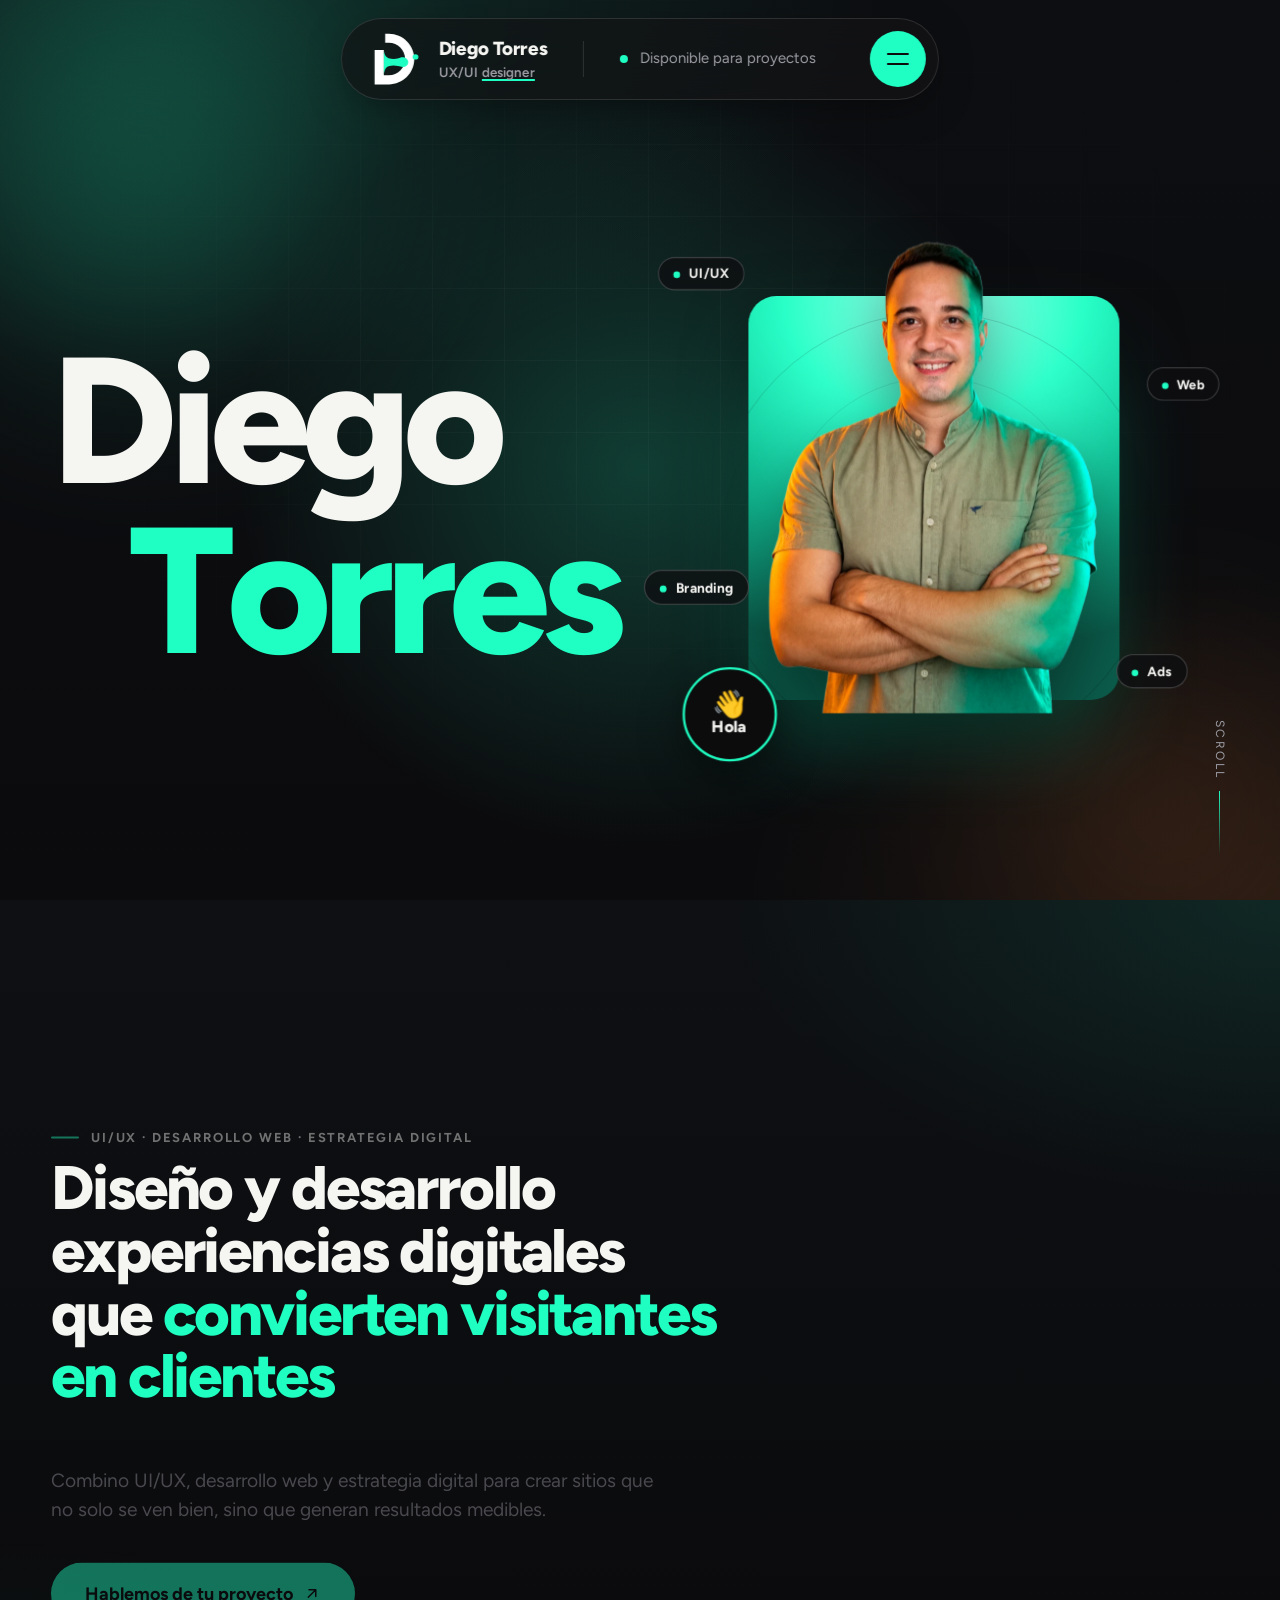
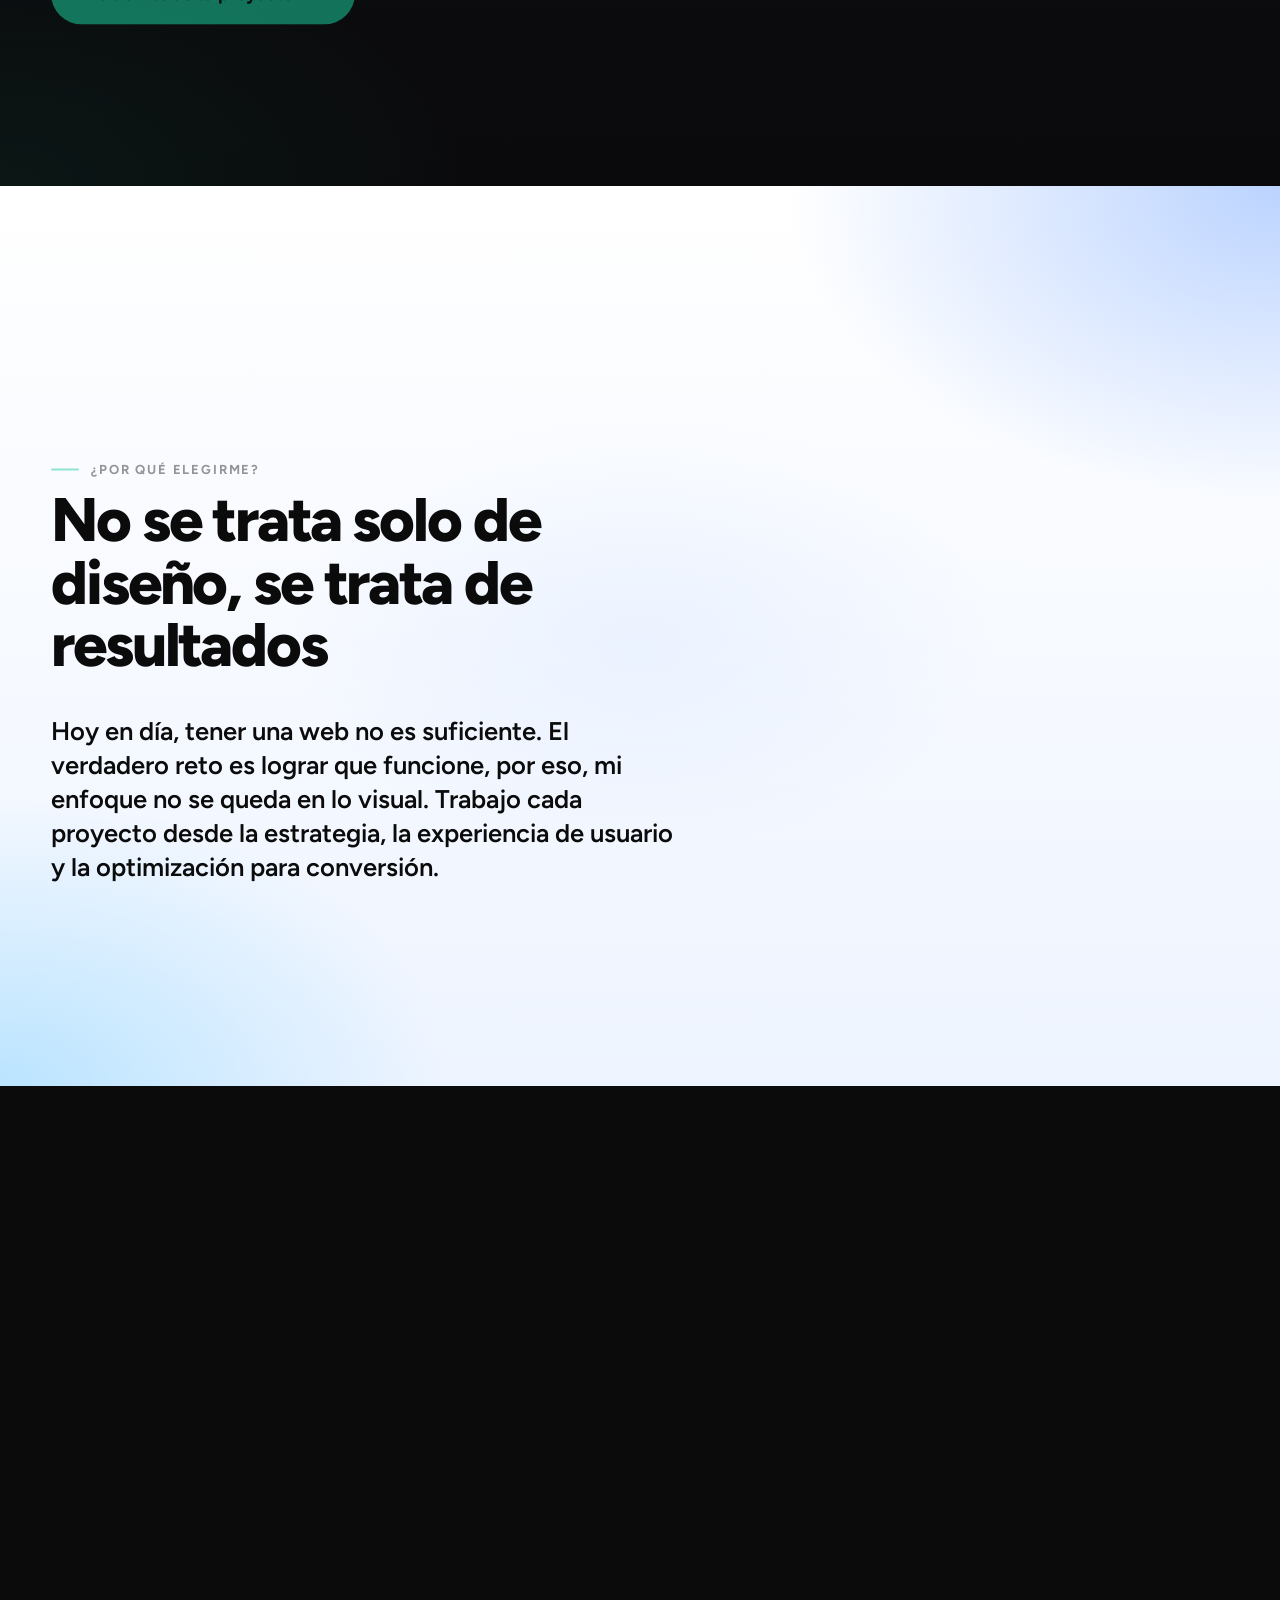
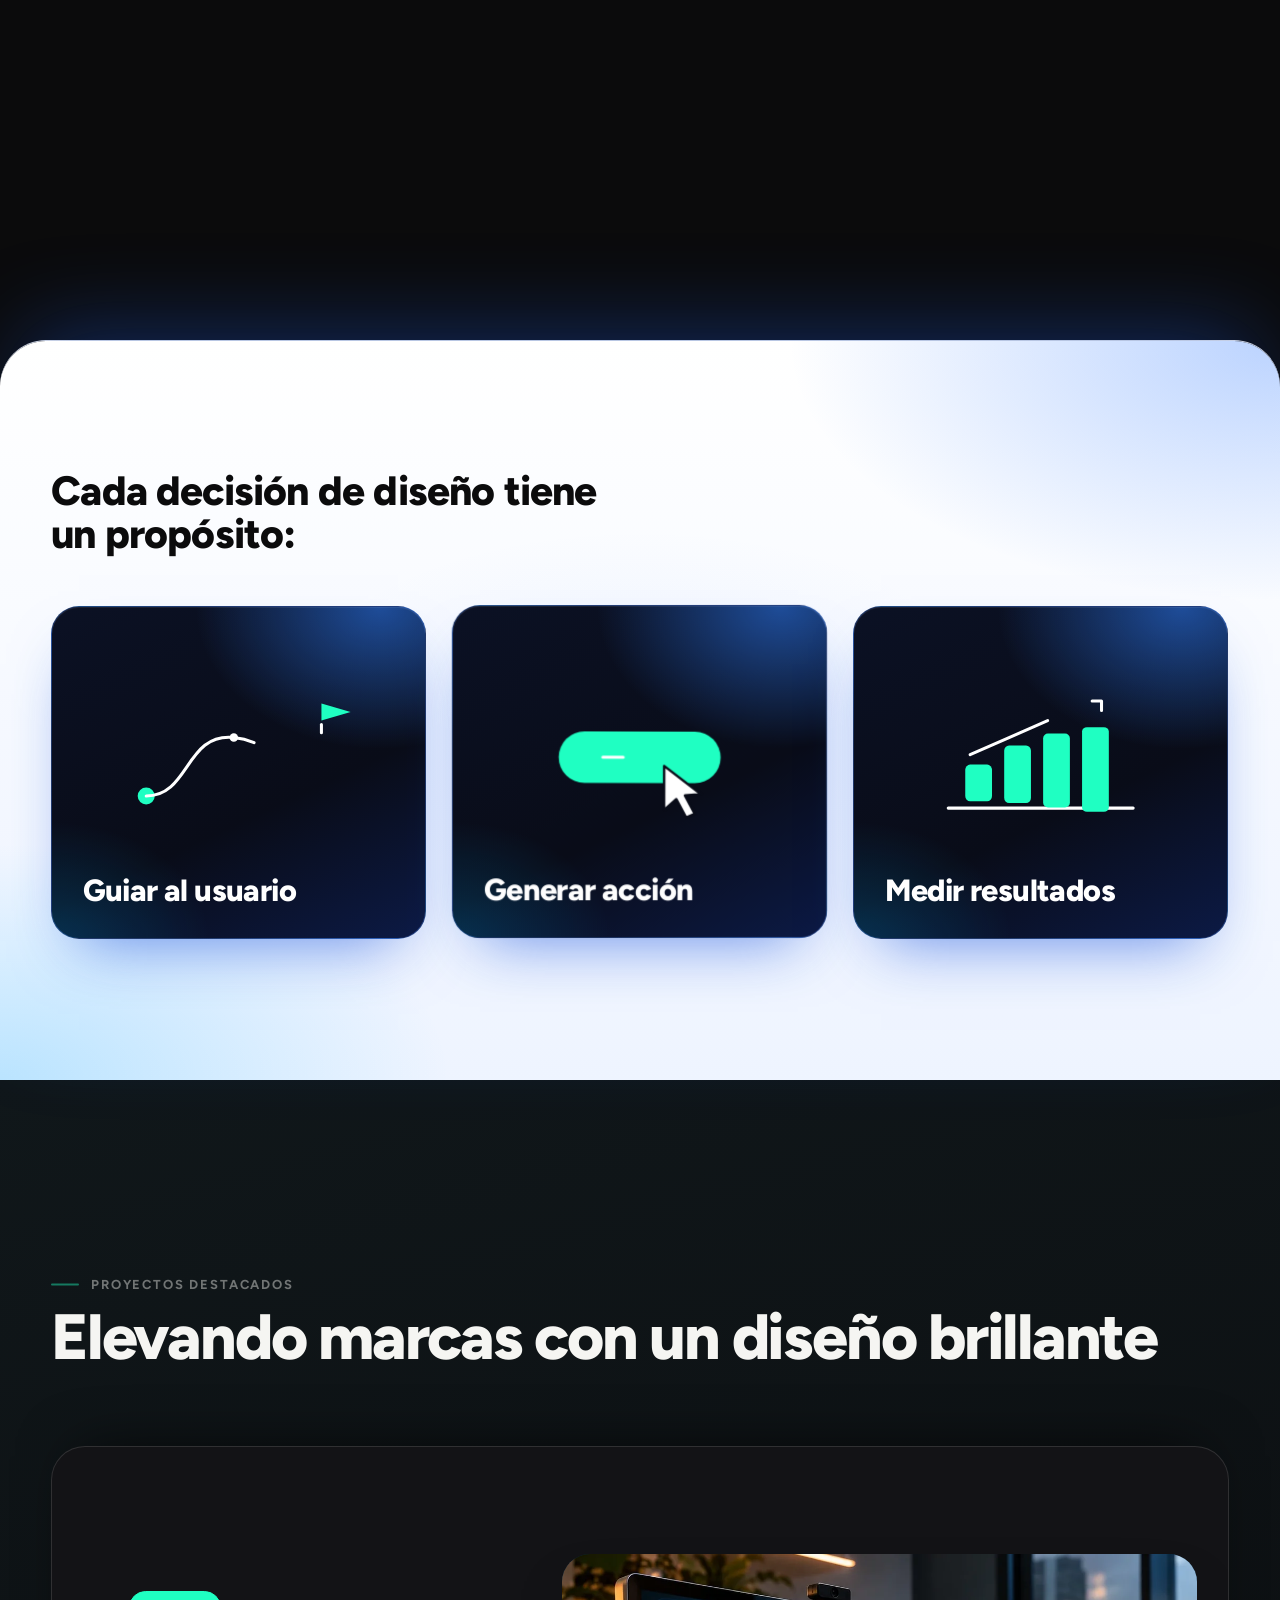
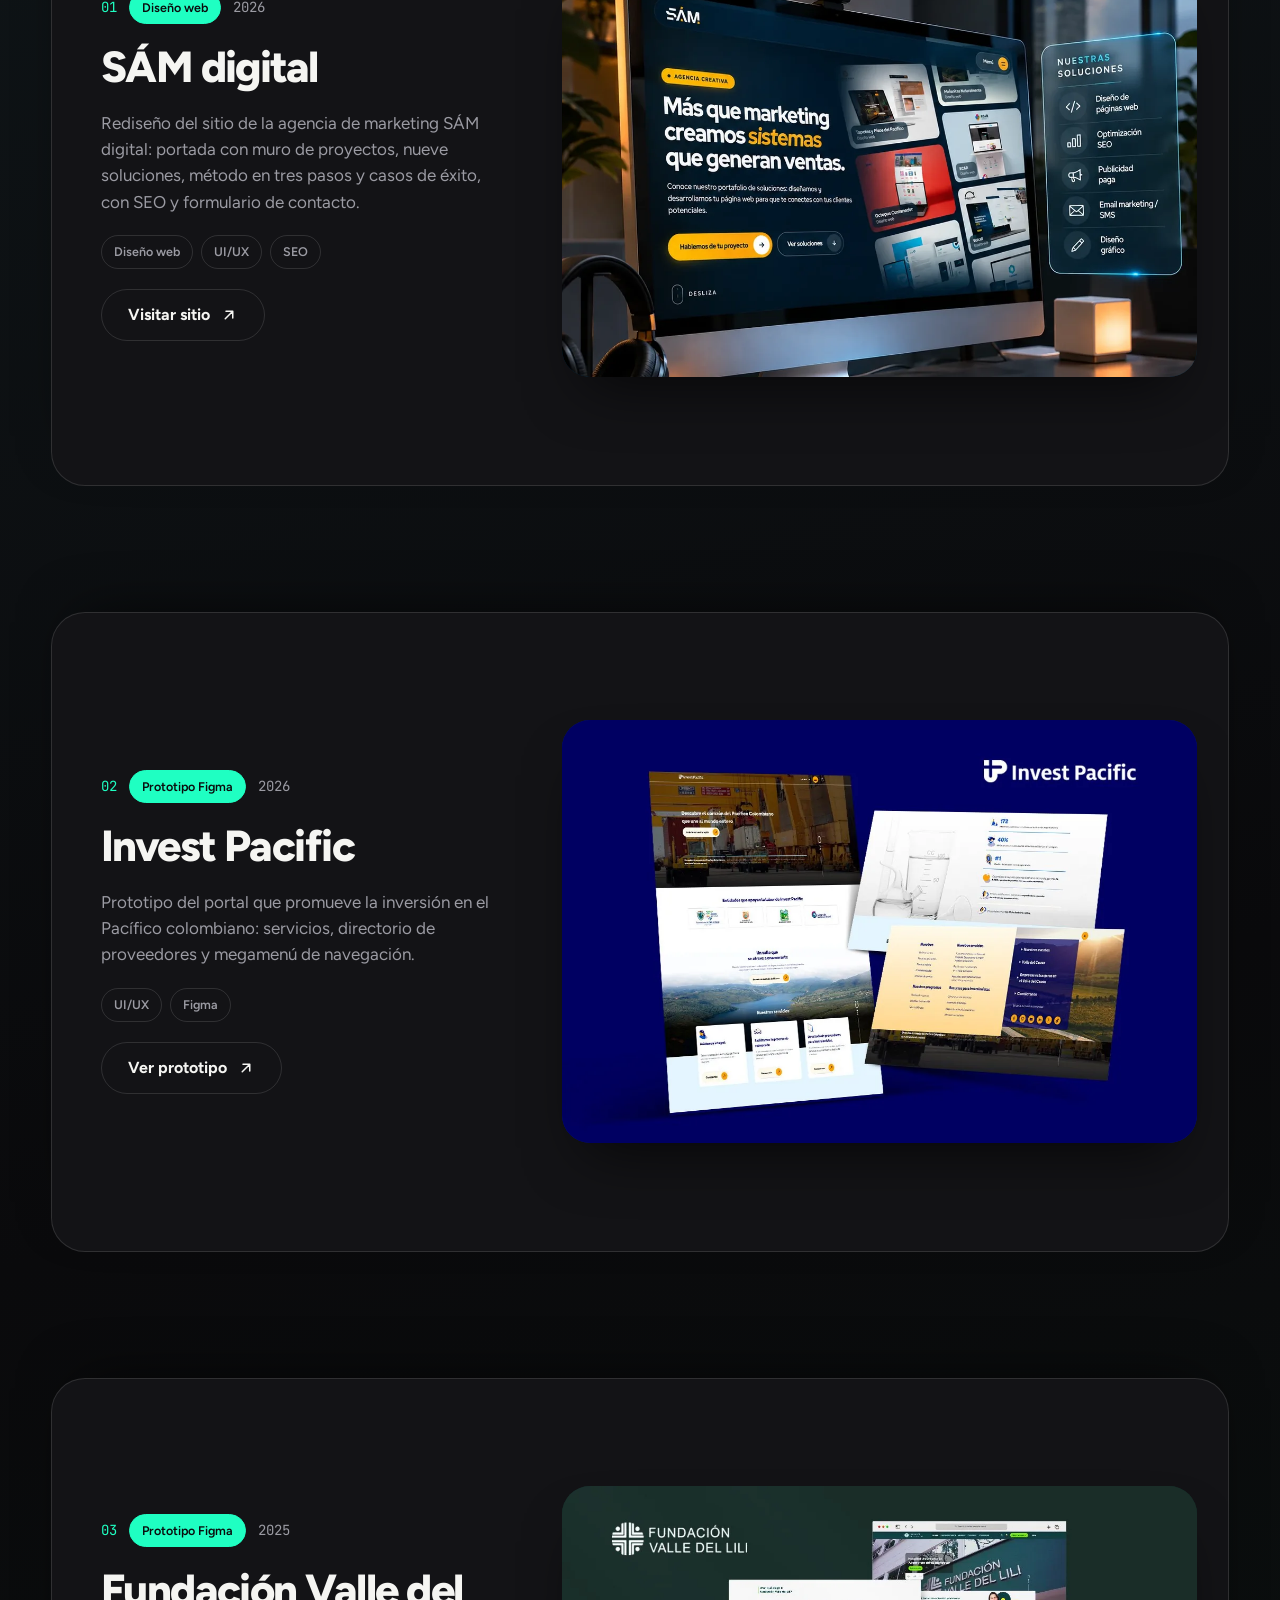
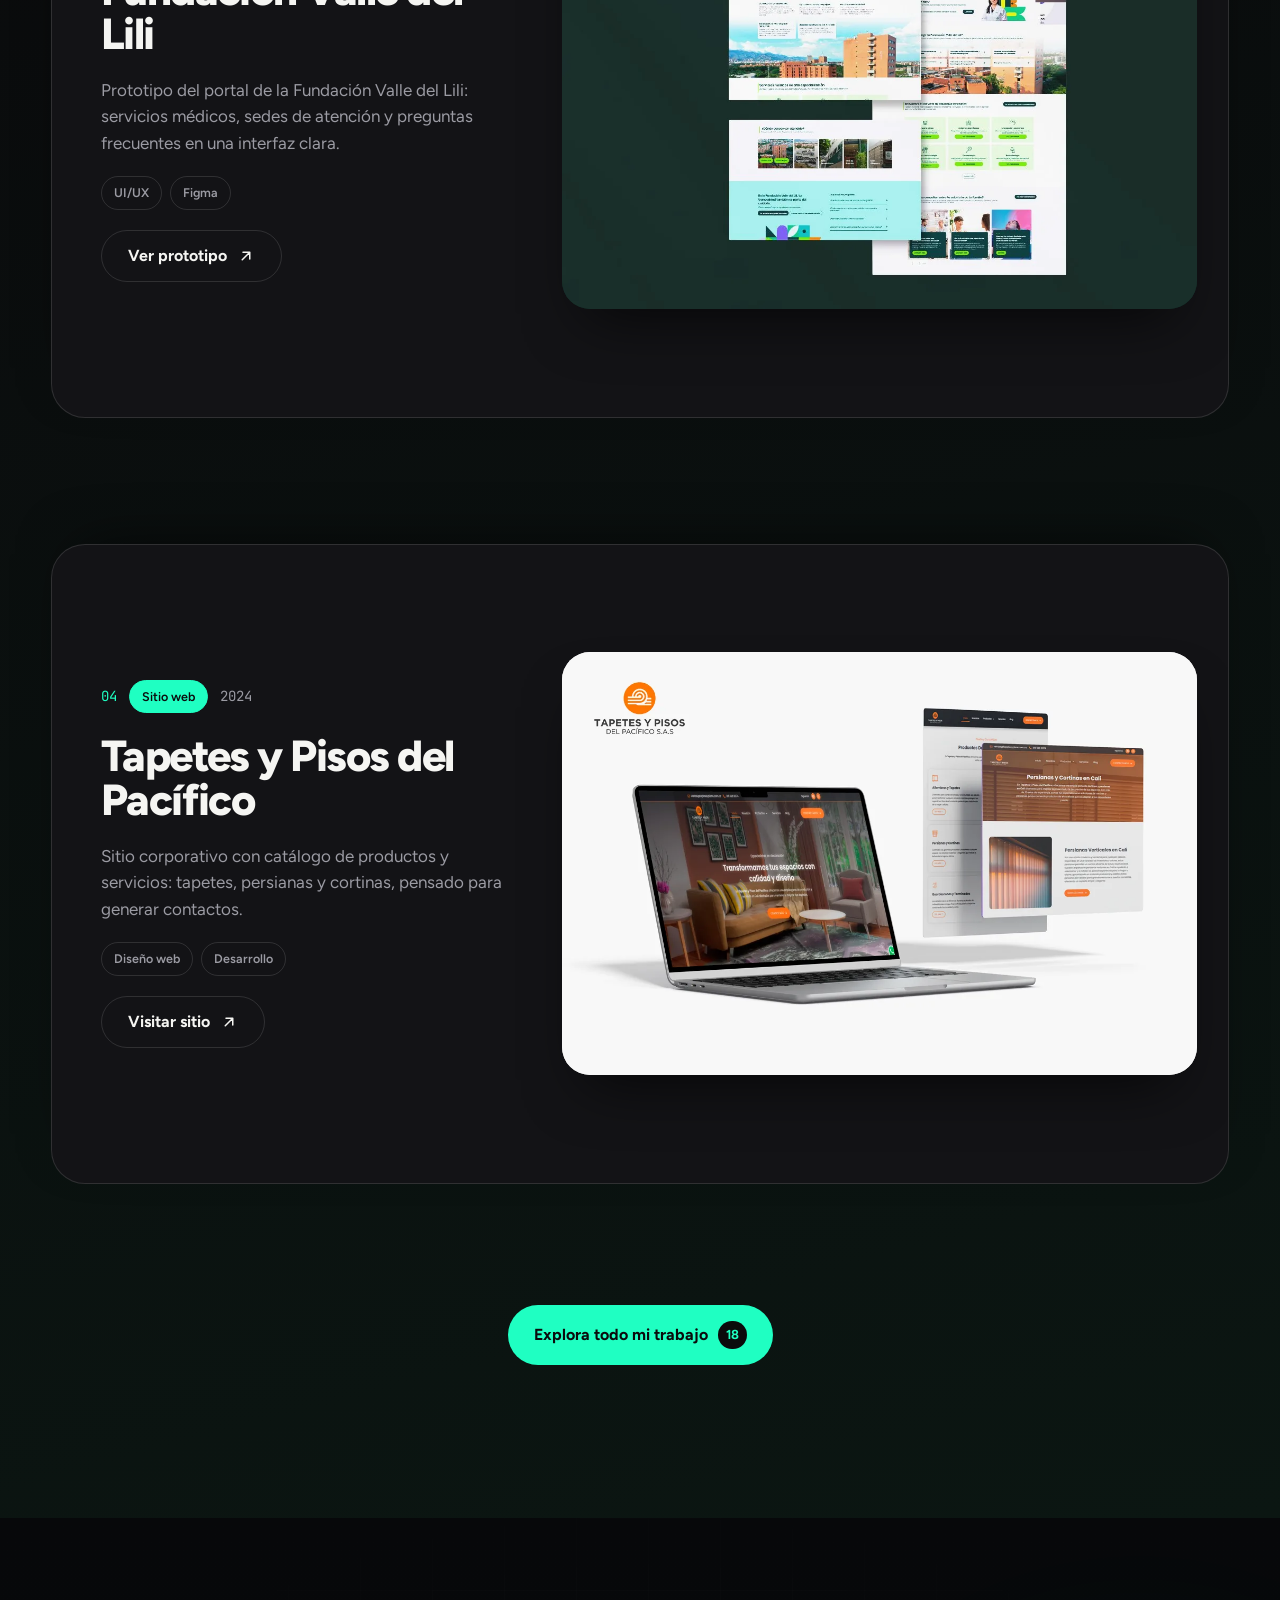
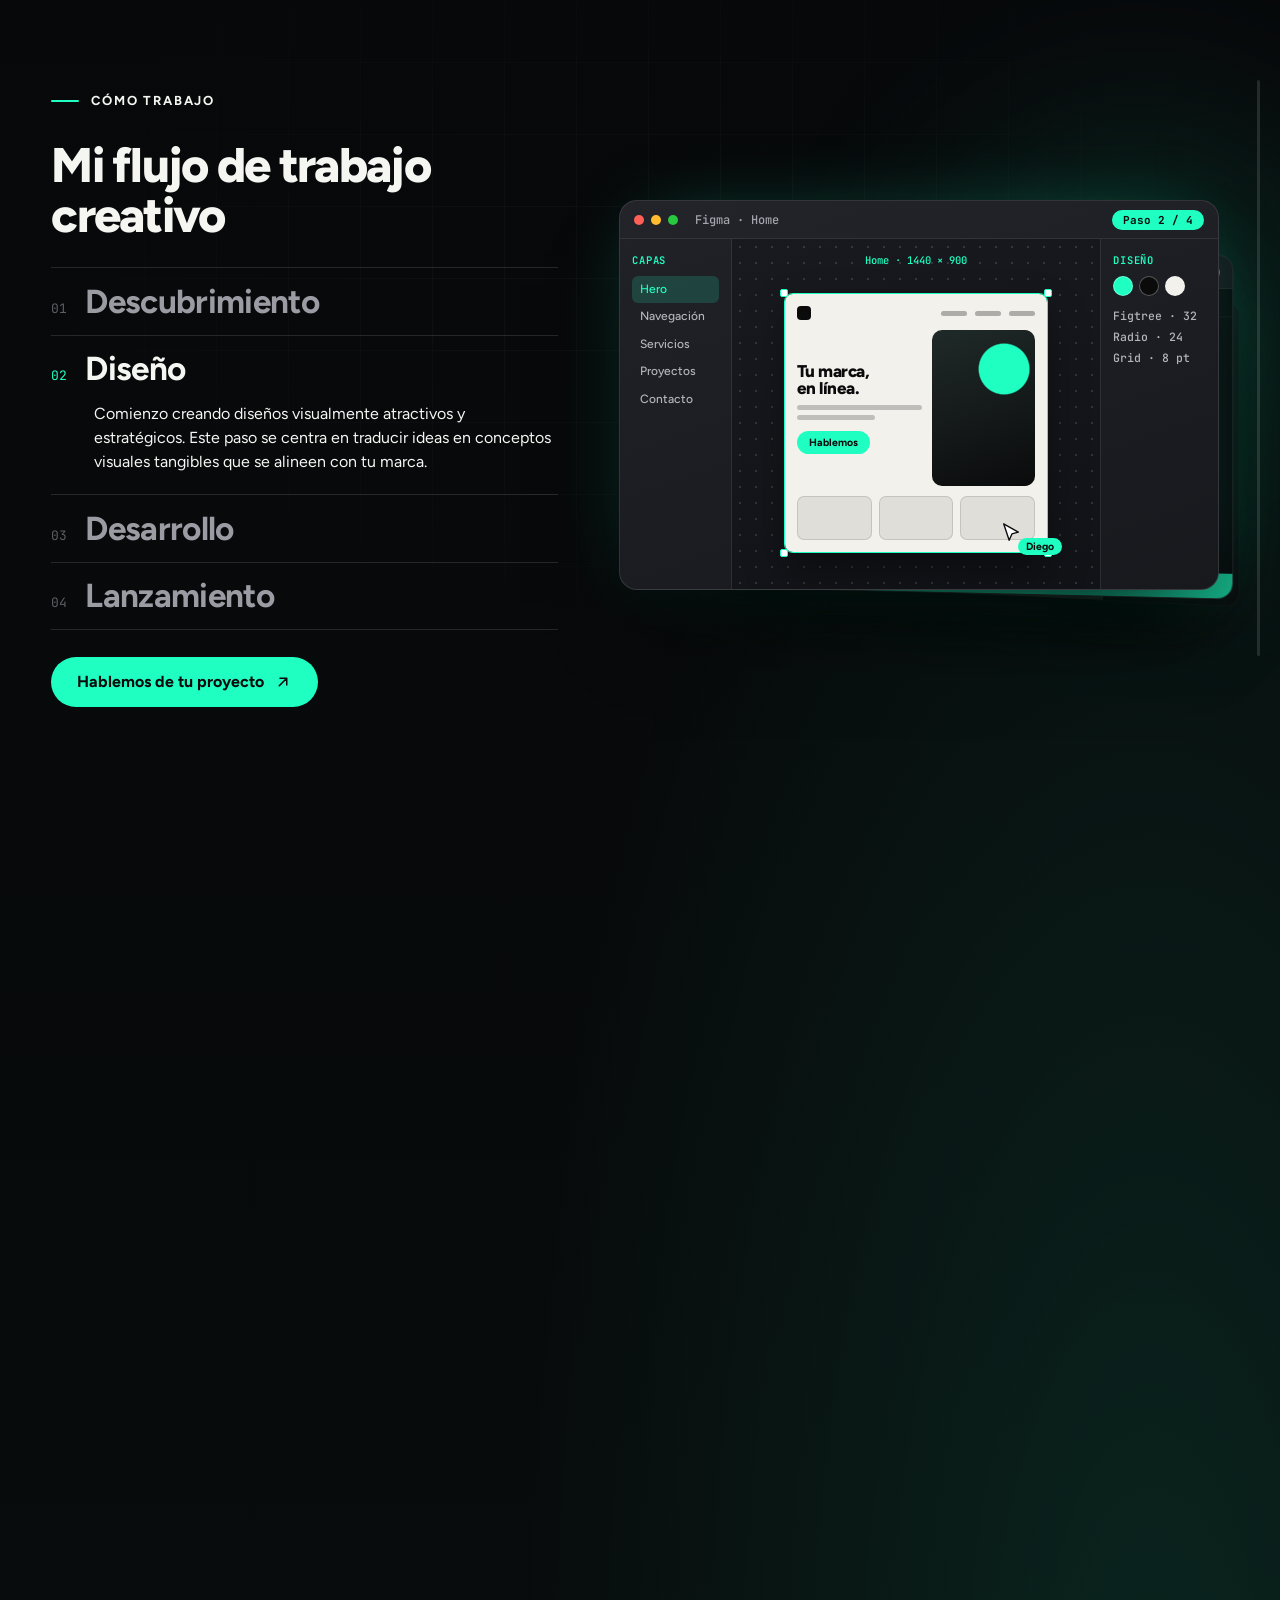
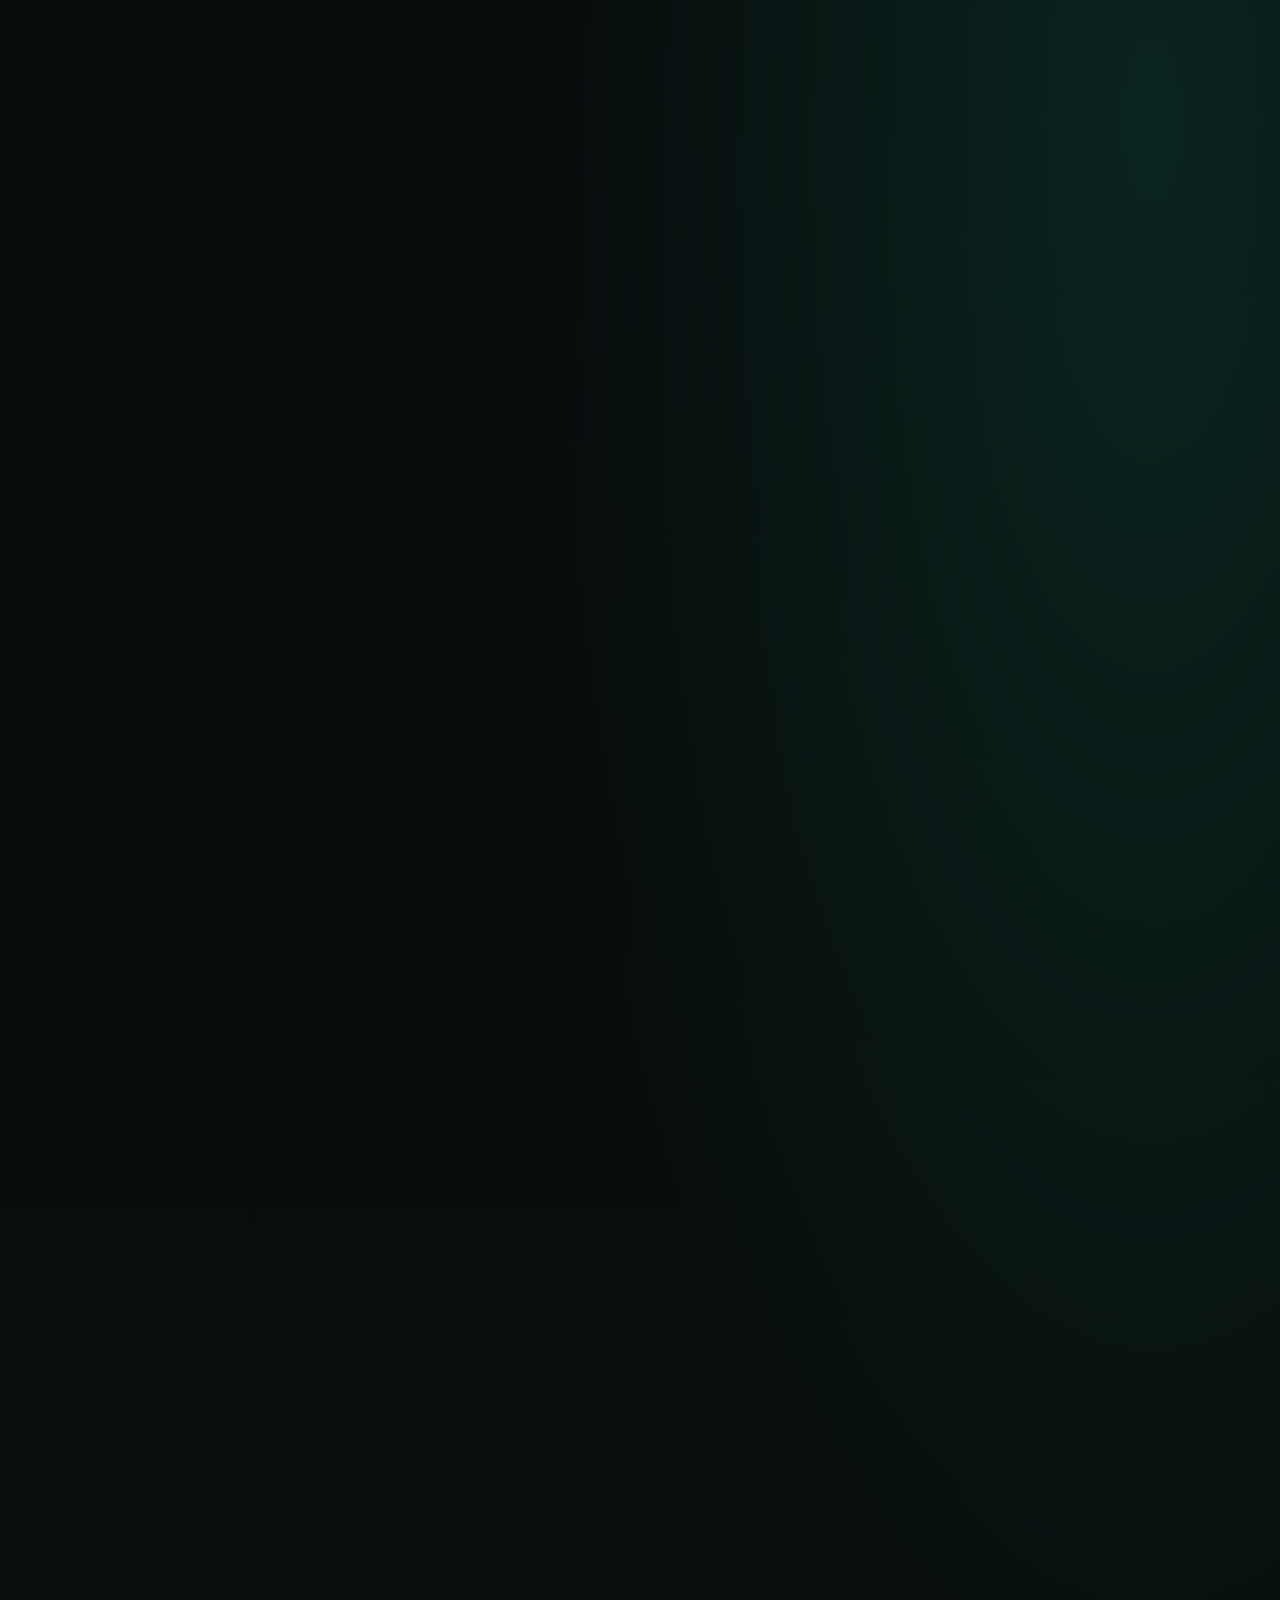
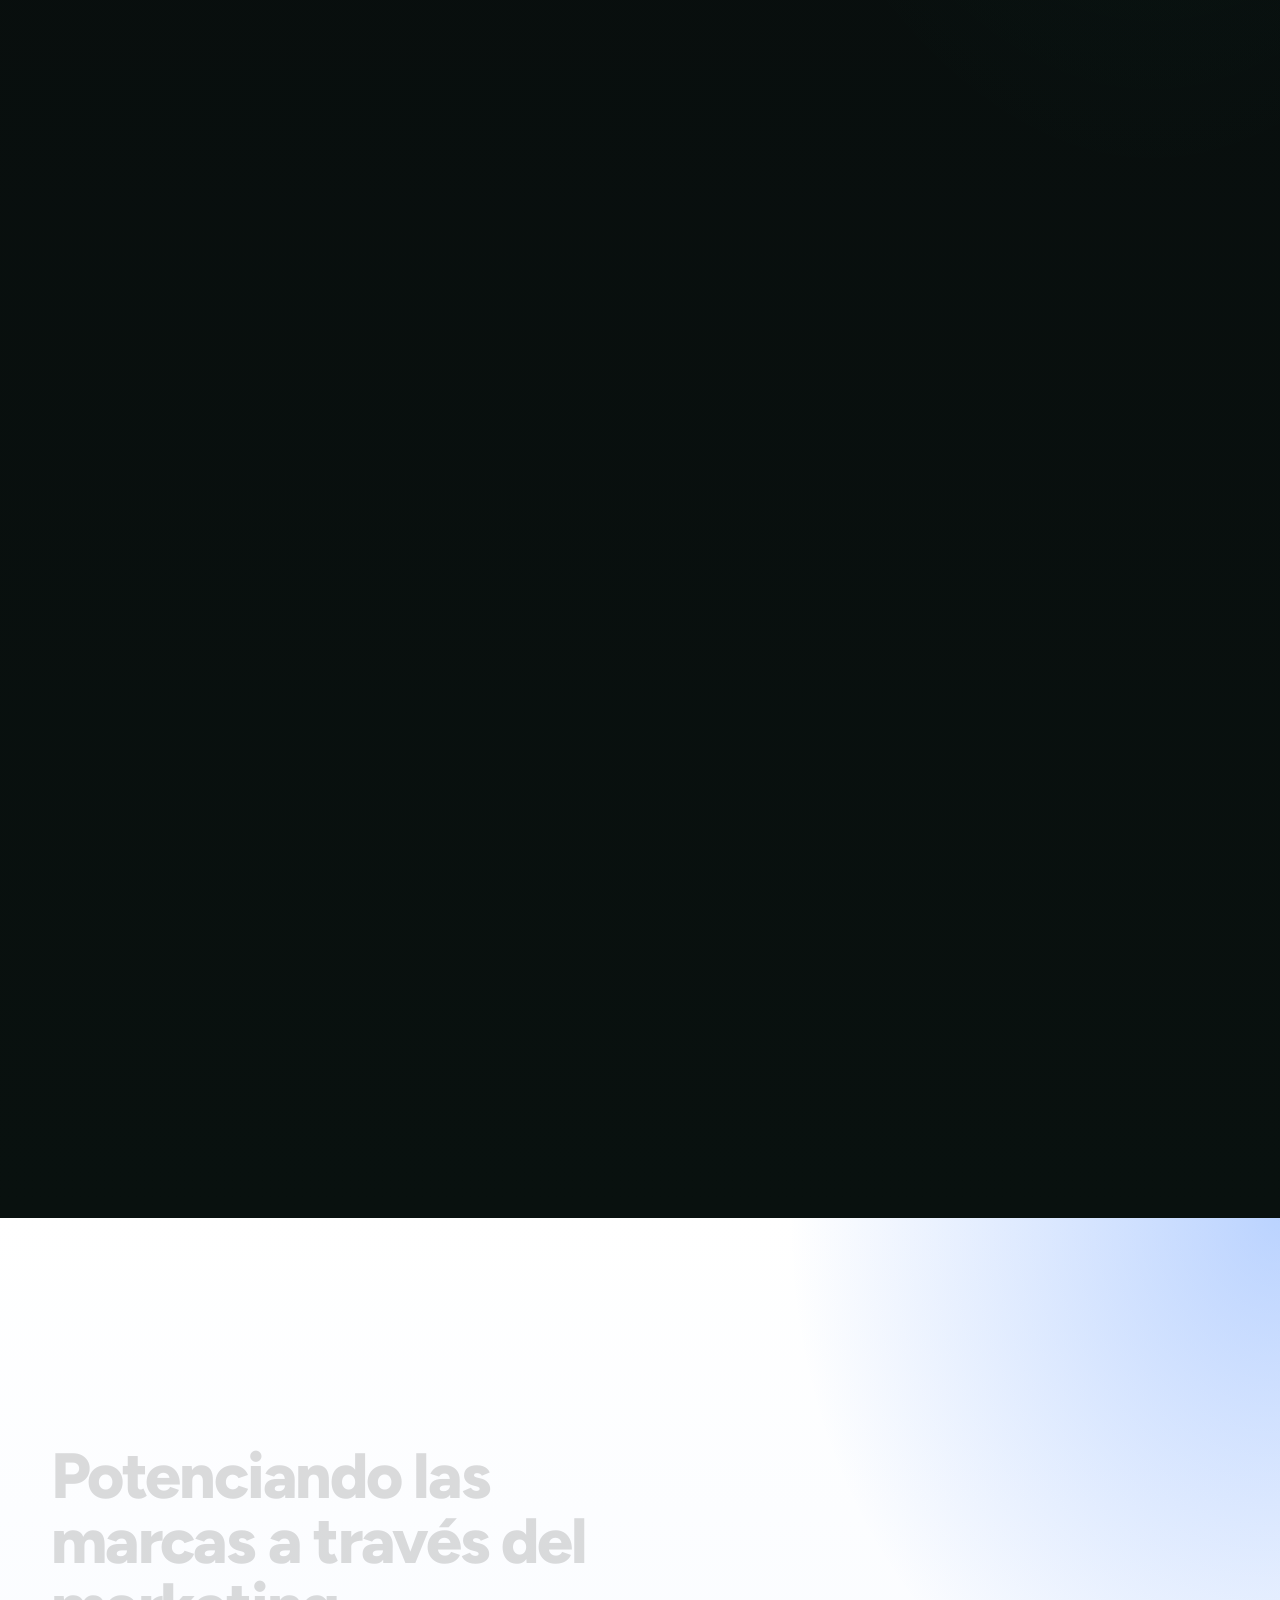
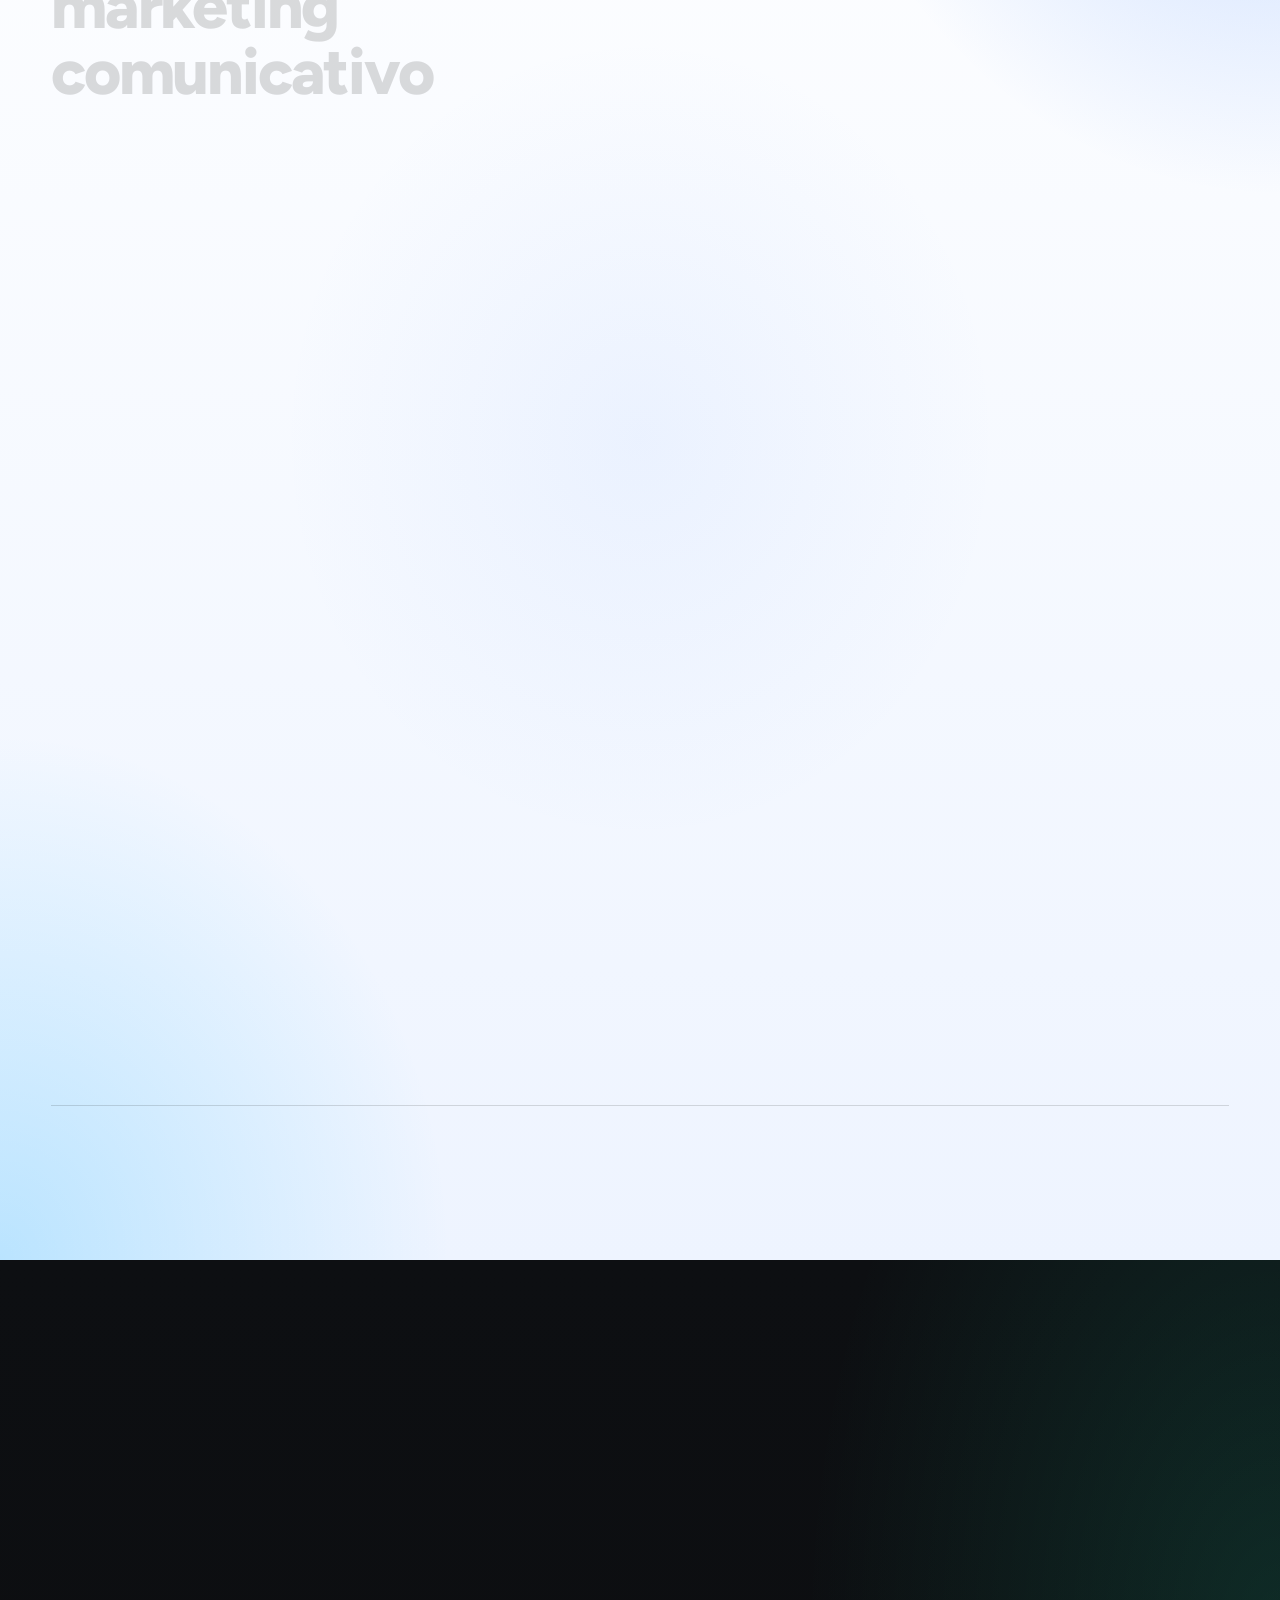
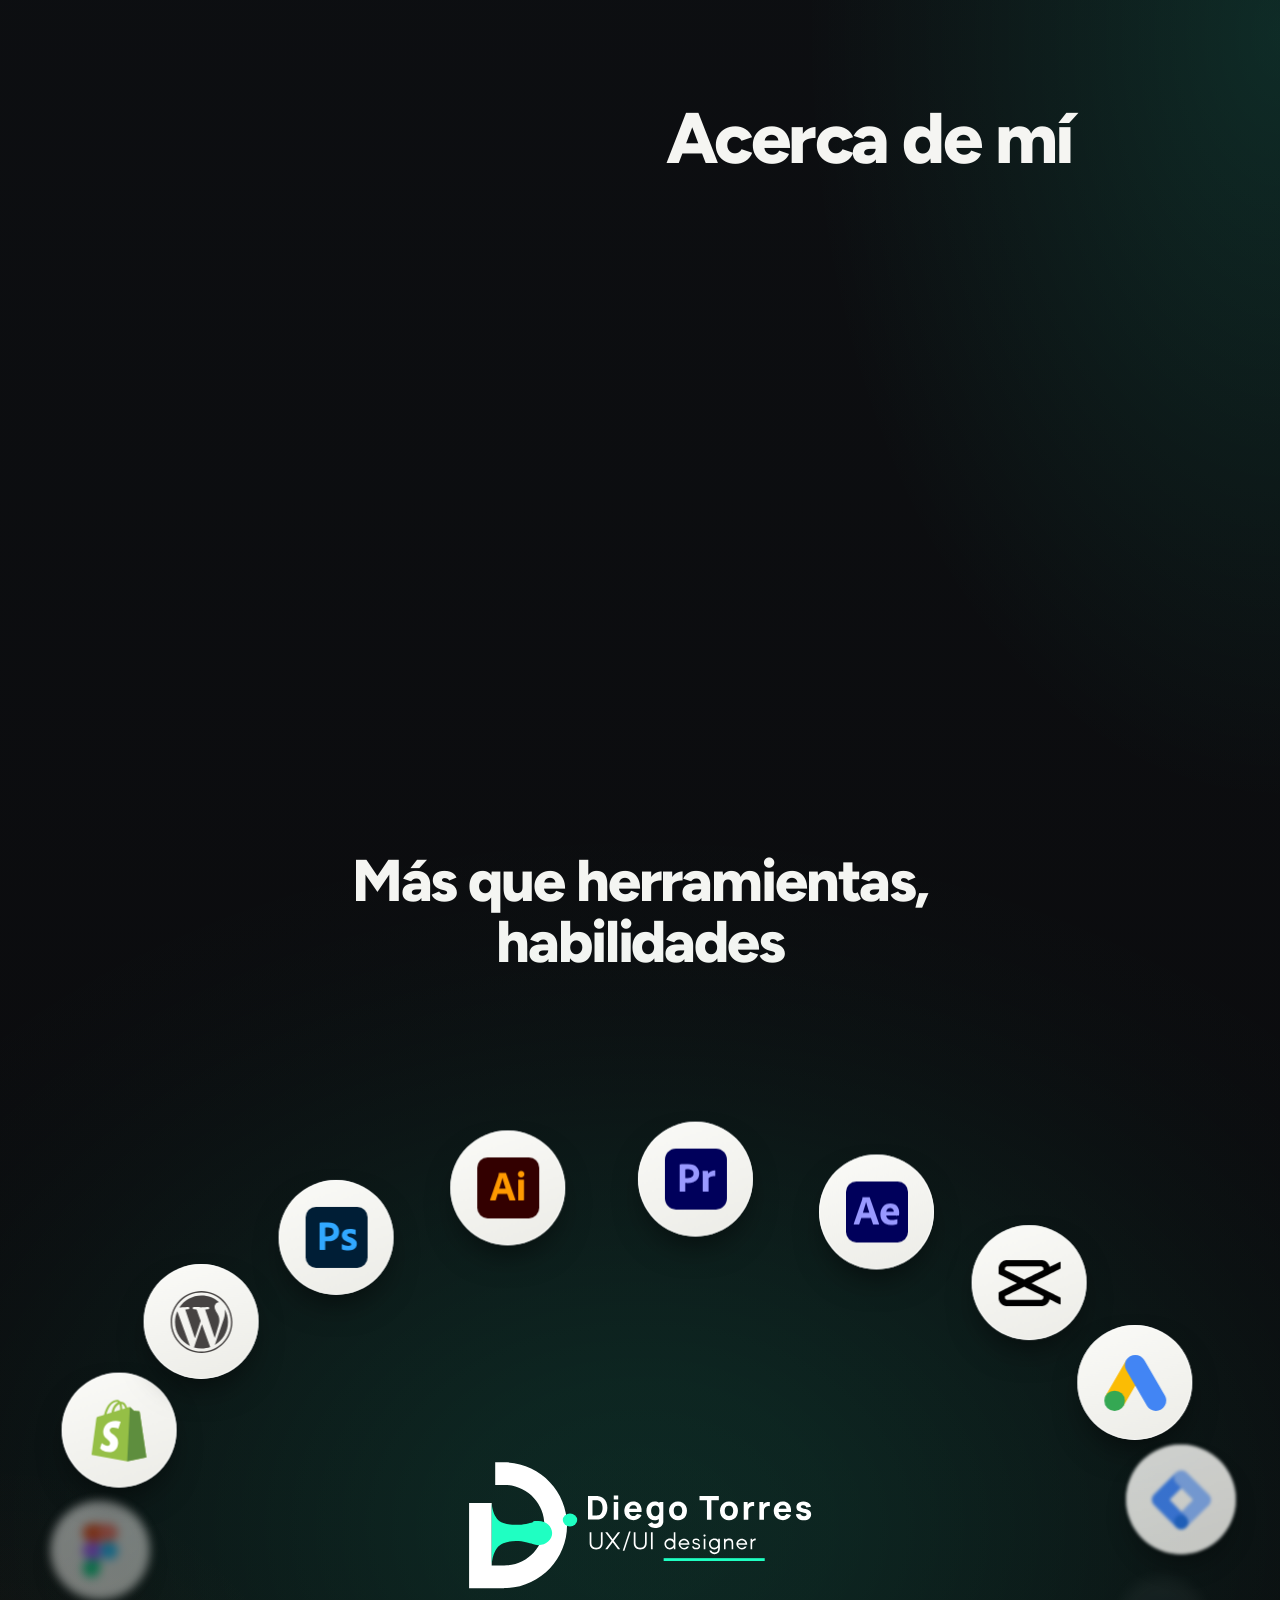
==== commit 101bf8de: "Portada: máximo 4 tarjetas grandes; sale Asoclicper (sigue en Proyectos) Regla acordada: cada client" ====
--- a/index.html
+++ b/index.html
@@ -260,21 +260,6 @@
     </div>
     <a class="pcard__media" href="https://tapetesypisos.com.co/" target="_blank" rel="noopener noreferrer" data-tilt data-cursor="Ver" tabindex="-1" aria-hidden="true">
       <img src="assets/img/projects/tapetes-y-pisos.webp" alt="Sitio web de Tapetes y Pisos del Pacífico en computador y pantallas" width="1200" height="800" loading="eager" decoding="async">
-      <span class="glare"></span>
-    </a>
-  </div>
-</article>
-<article class="pcard" style="--accent:#ececec">
-  <div class="pcard__inner">
-    <div class="pcard__info">
-      <div class="pcard__top"><span class="pcard__num">05</span><span class="badge">Sitio web</span><span class="pcard__year">2022</span></div>
-      <h3 class="pcard__title">Asoclicper</h3>
-      <p class="pcard__desc">Sitio institucional de la Asociación Colombiana de Clínicas de Cirugía Plástica, Estética y Reconstructiva, adaptable a todos los dispositivos.</p>
-      <ul class="tags"><li>Diseño web</li><li>Desarrollo</li></ul>
-      <a class="btn btn--line" href="https://asoclicper.com/" target="_blank" rel="noopener noreferrer" data-cursor="Abrir">Visitar sitio <svg class="ico" viewBox="0 0 24 24" aria-hidden="true"><path d="M7 17 17 7M8 7h9v9" fill="none" stroke="currentColor" stroke-width="2" stroke-linecap="round" stroke-linejoin="round"/></svg></a>
-    </div>
-    <a class="pcard__media" href="https://asoclicper.com/" target="_blank" rel="noopener noreferrer" data-tilt data-cursor="Ver" tabindex="-1" aria-hidden="true">
-      <img src="assets/img/projects/asoclicper.webp" alt="Sitio web de Asoclicper en monitor, portátil, tableta y celular" width="1200" height="800" loading="eager" decoding="async">
       <span class="glare"></span>
     </a>
   </div>
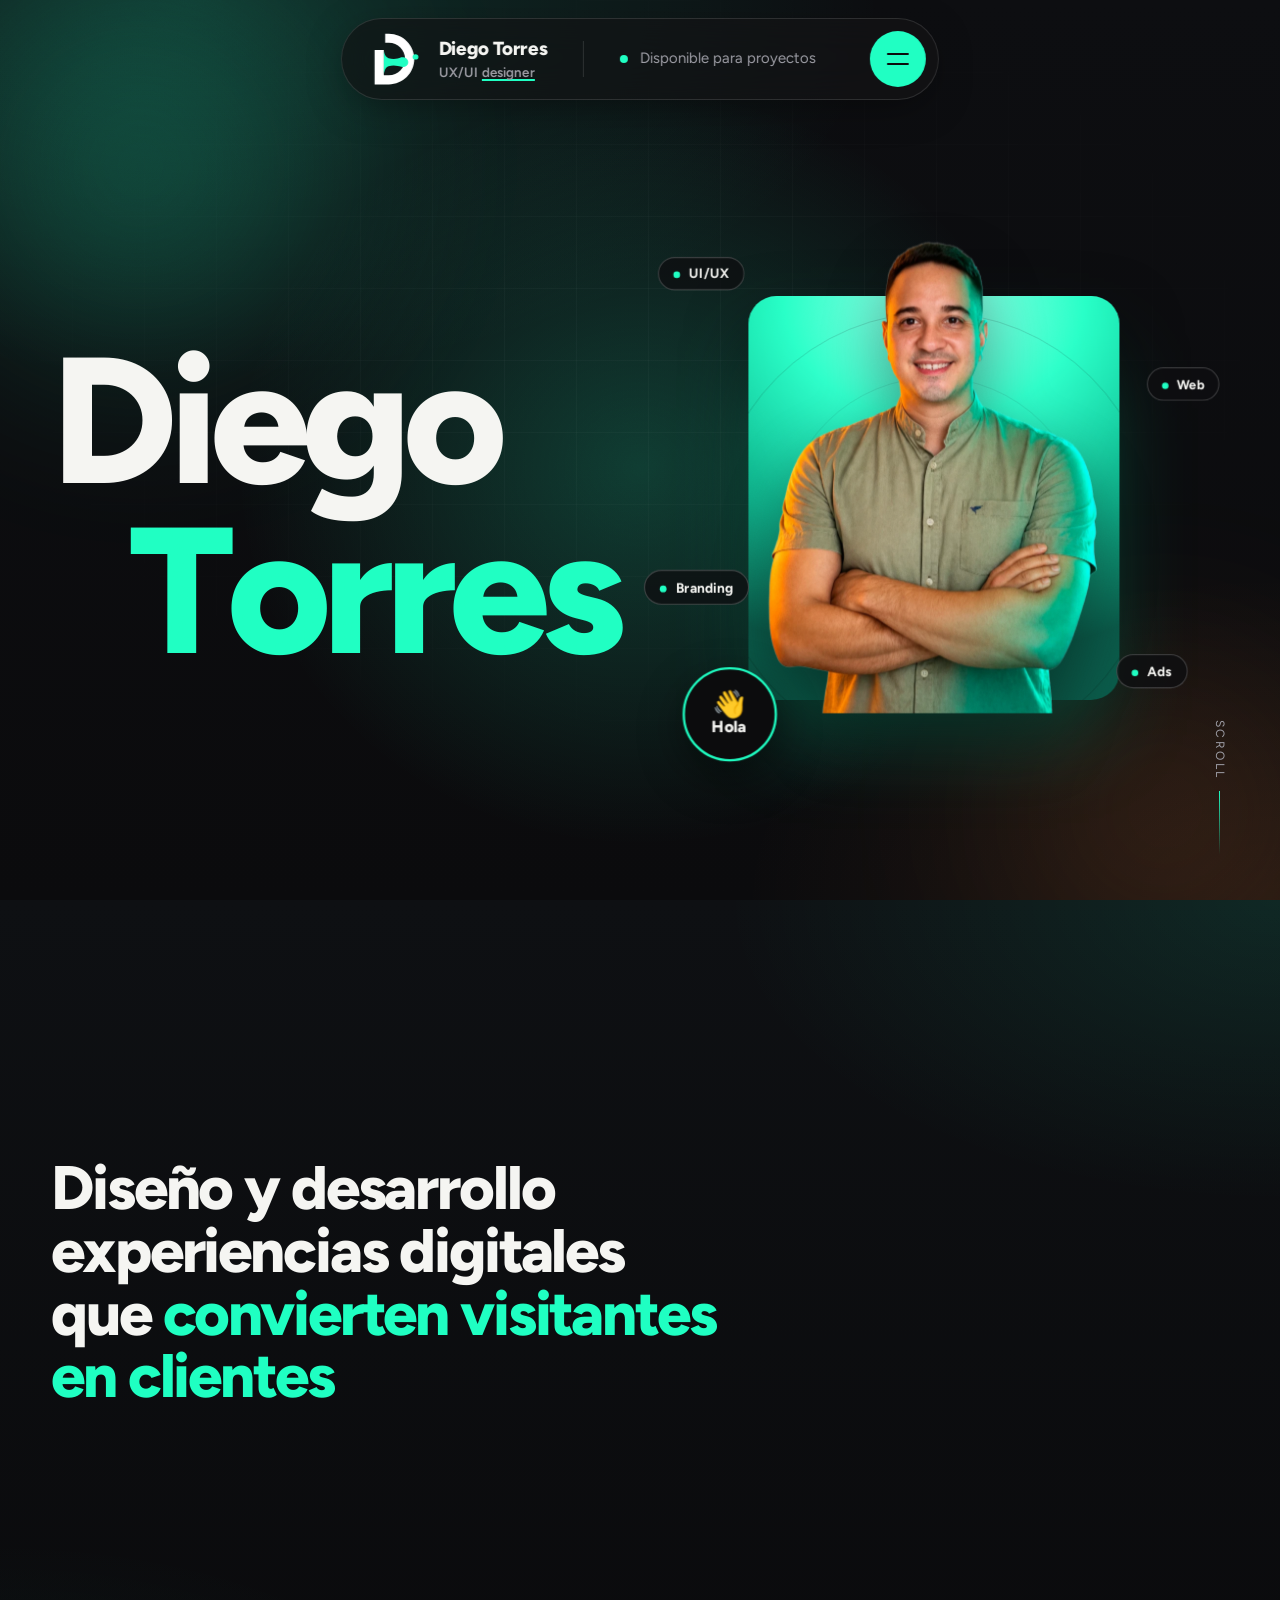
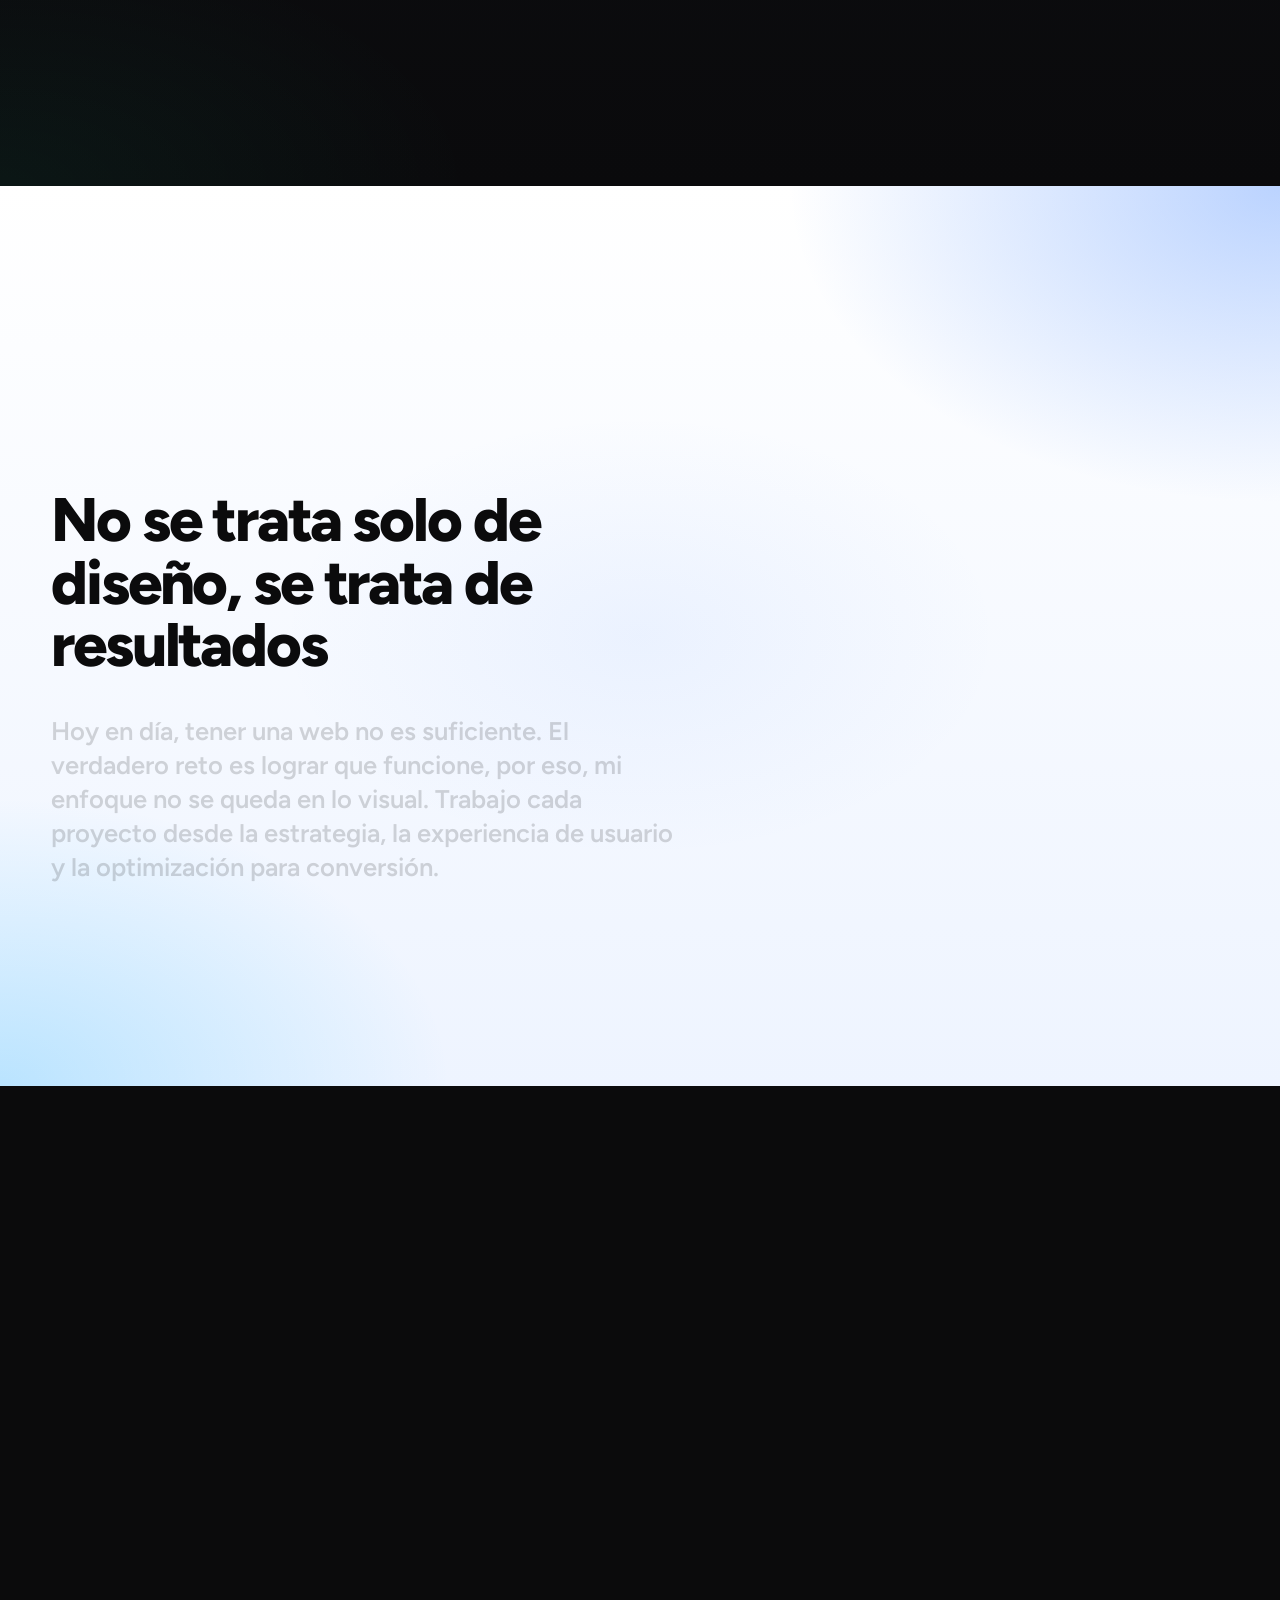
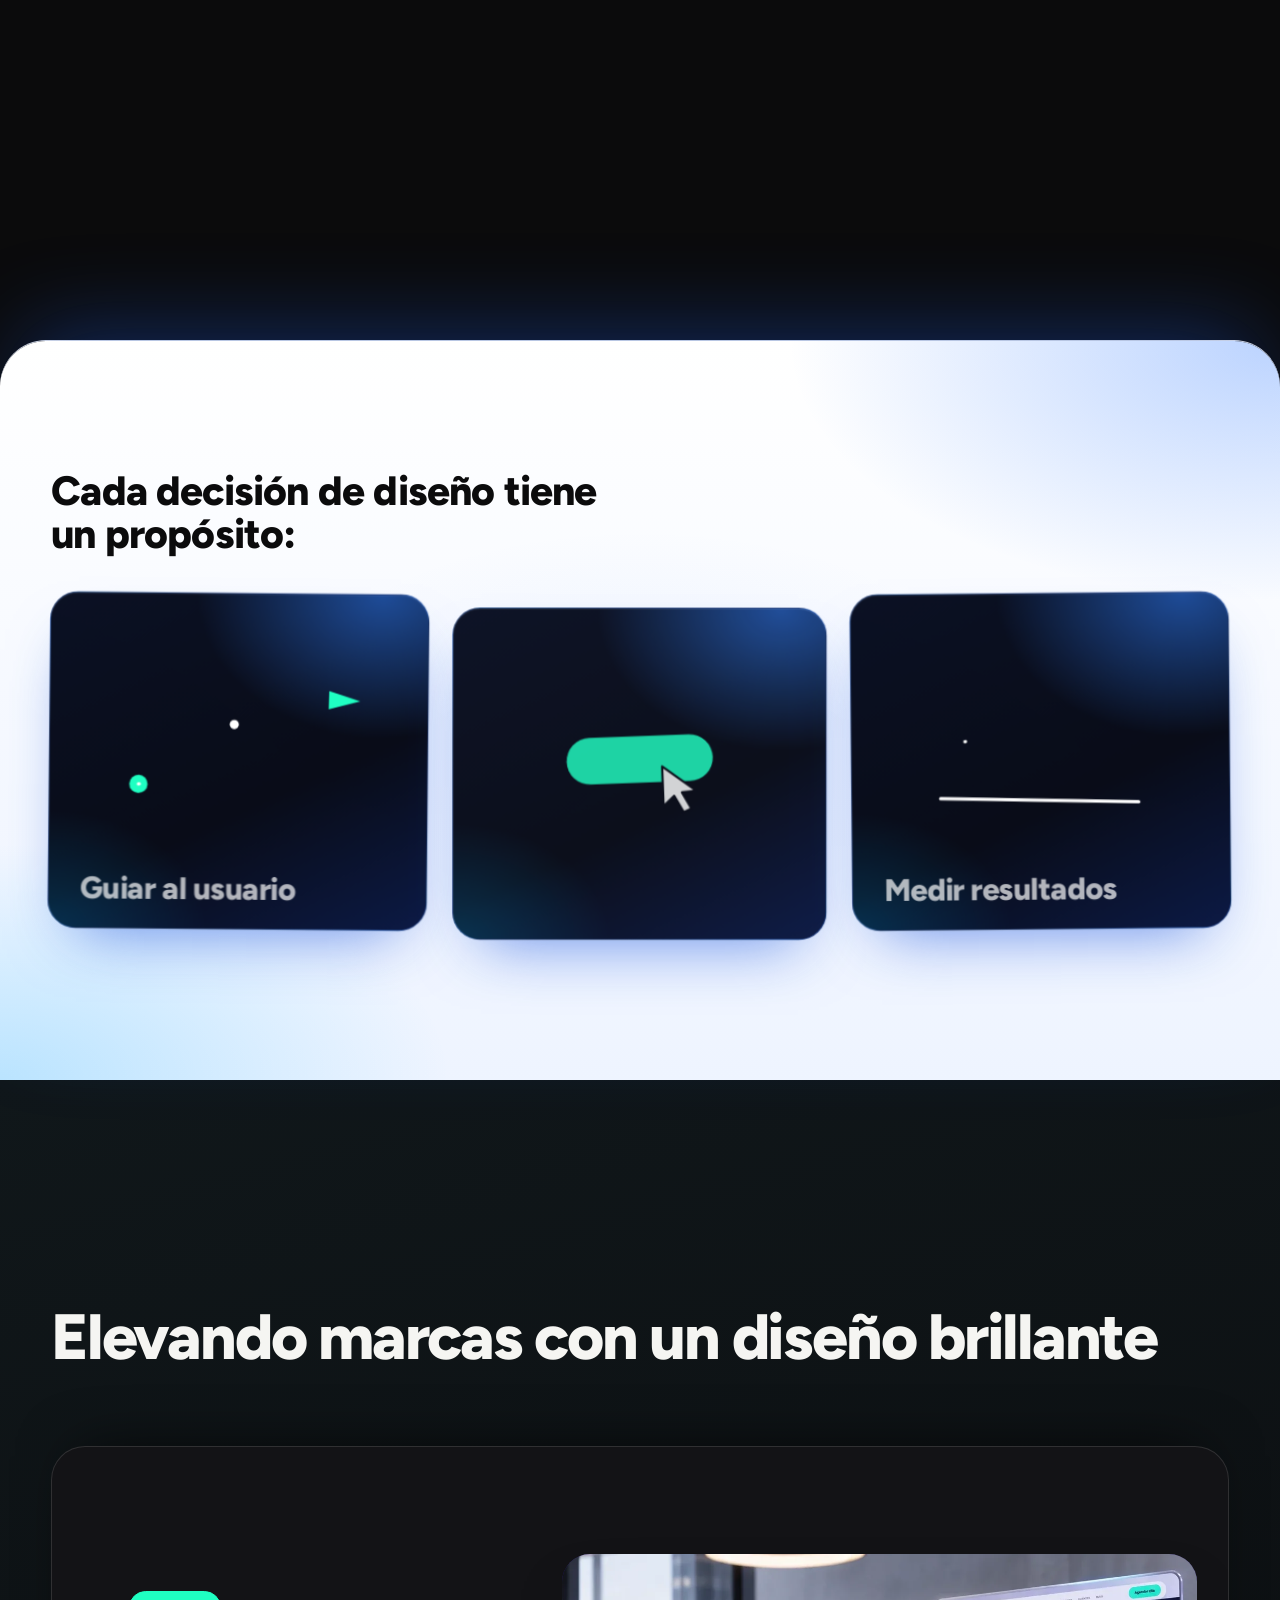
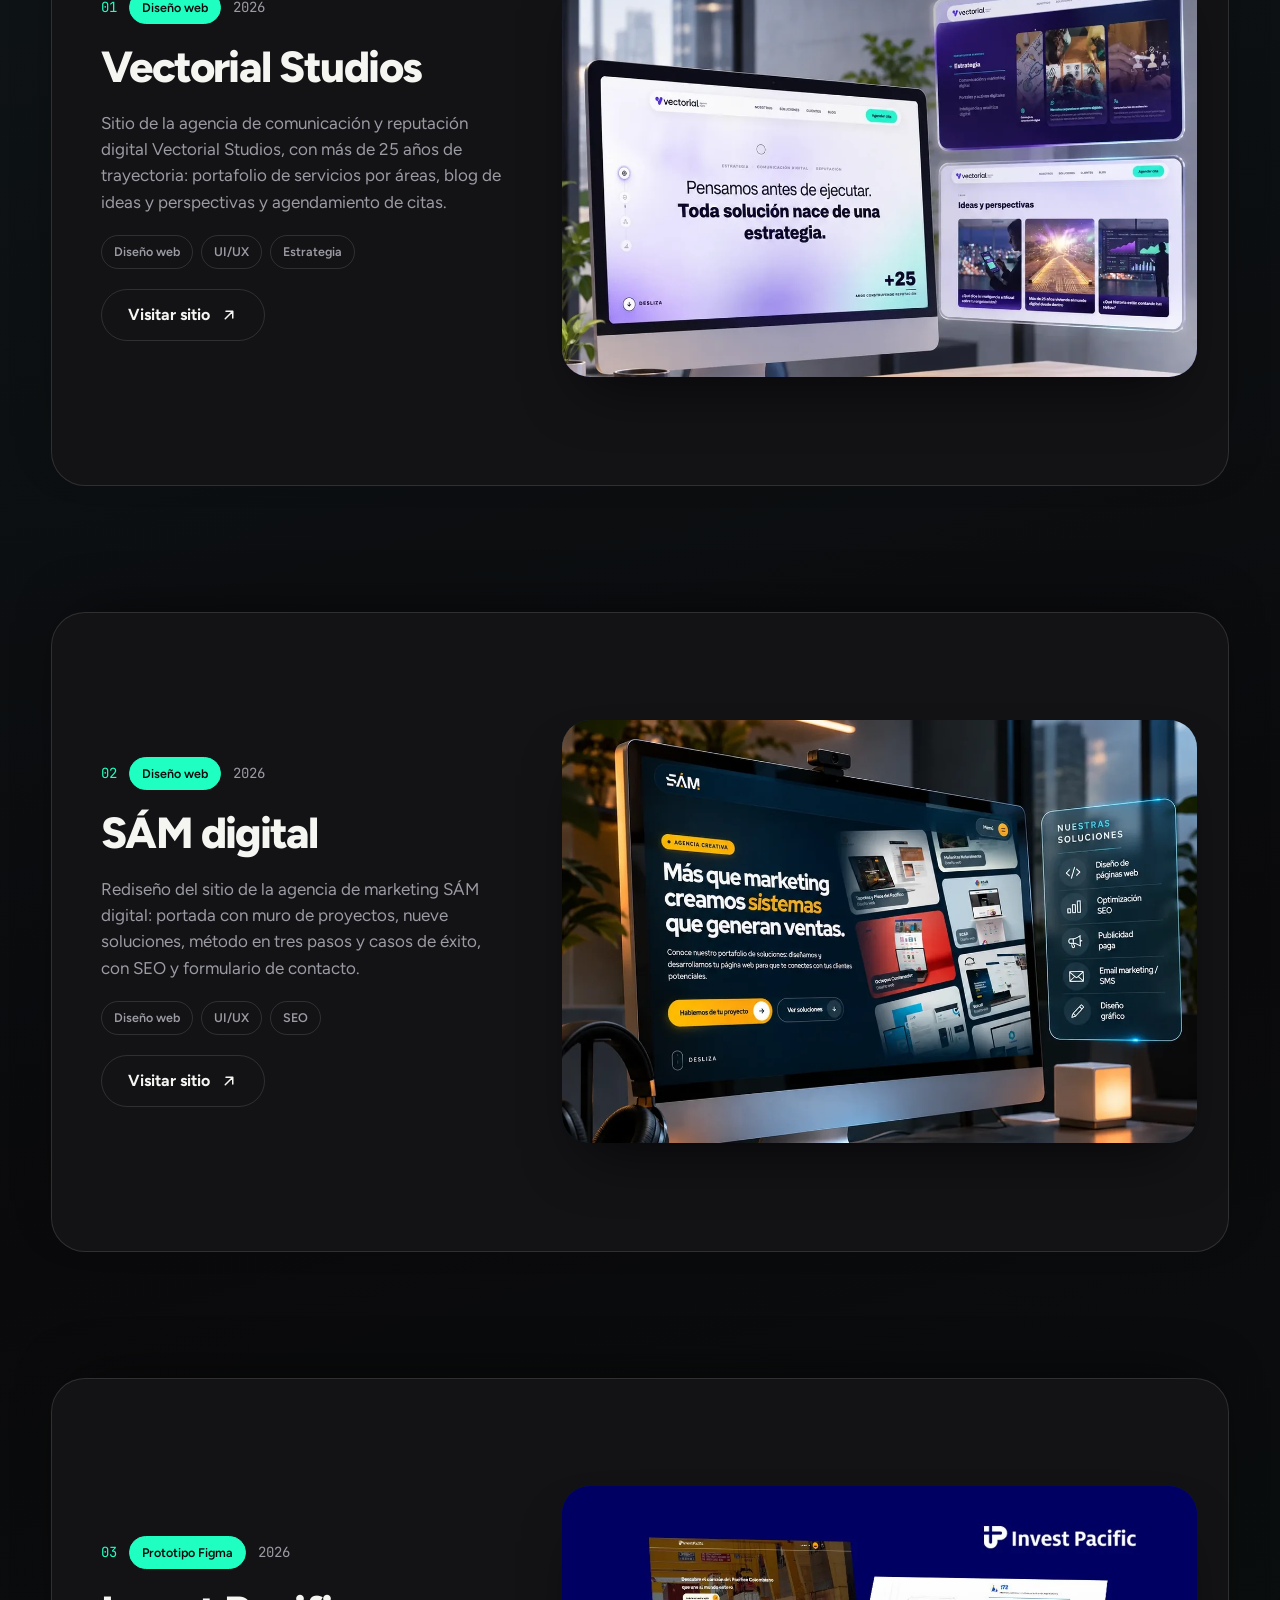
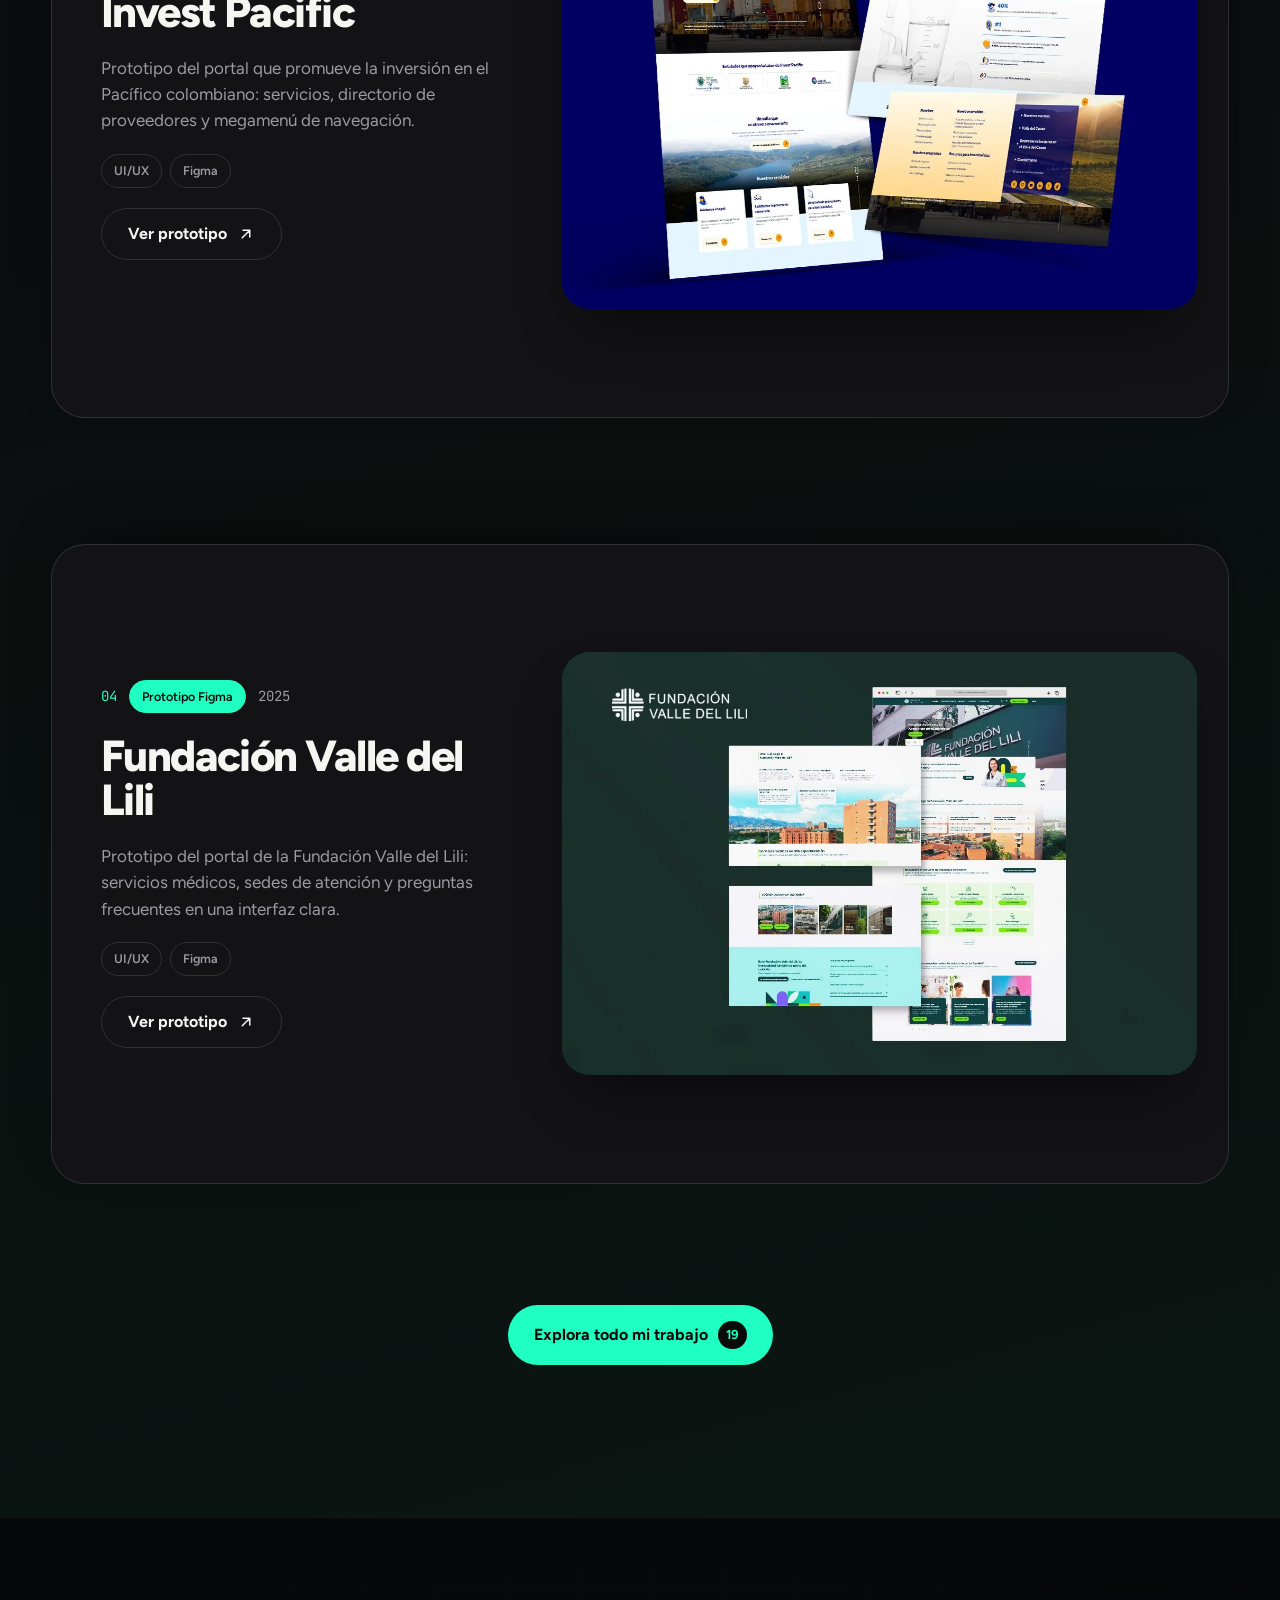
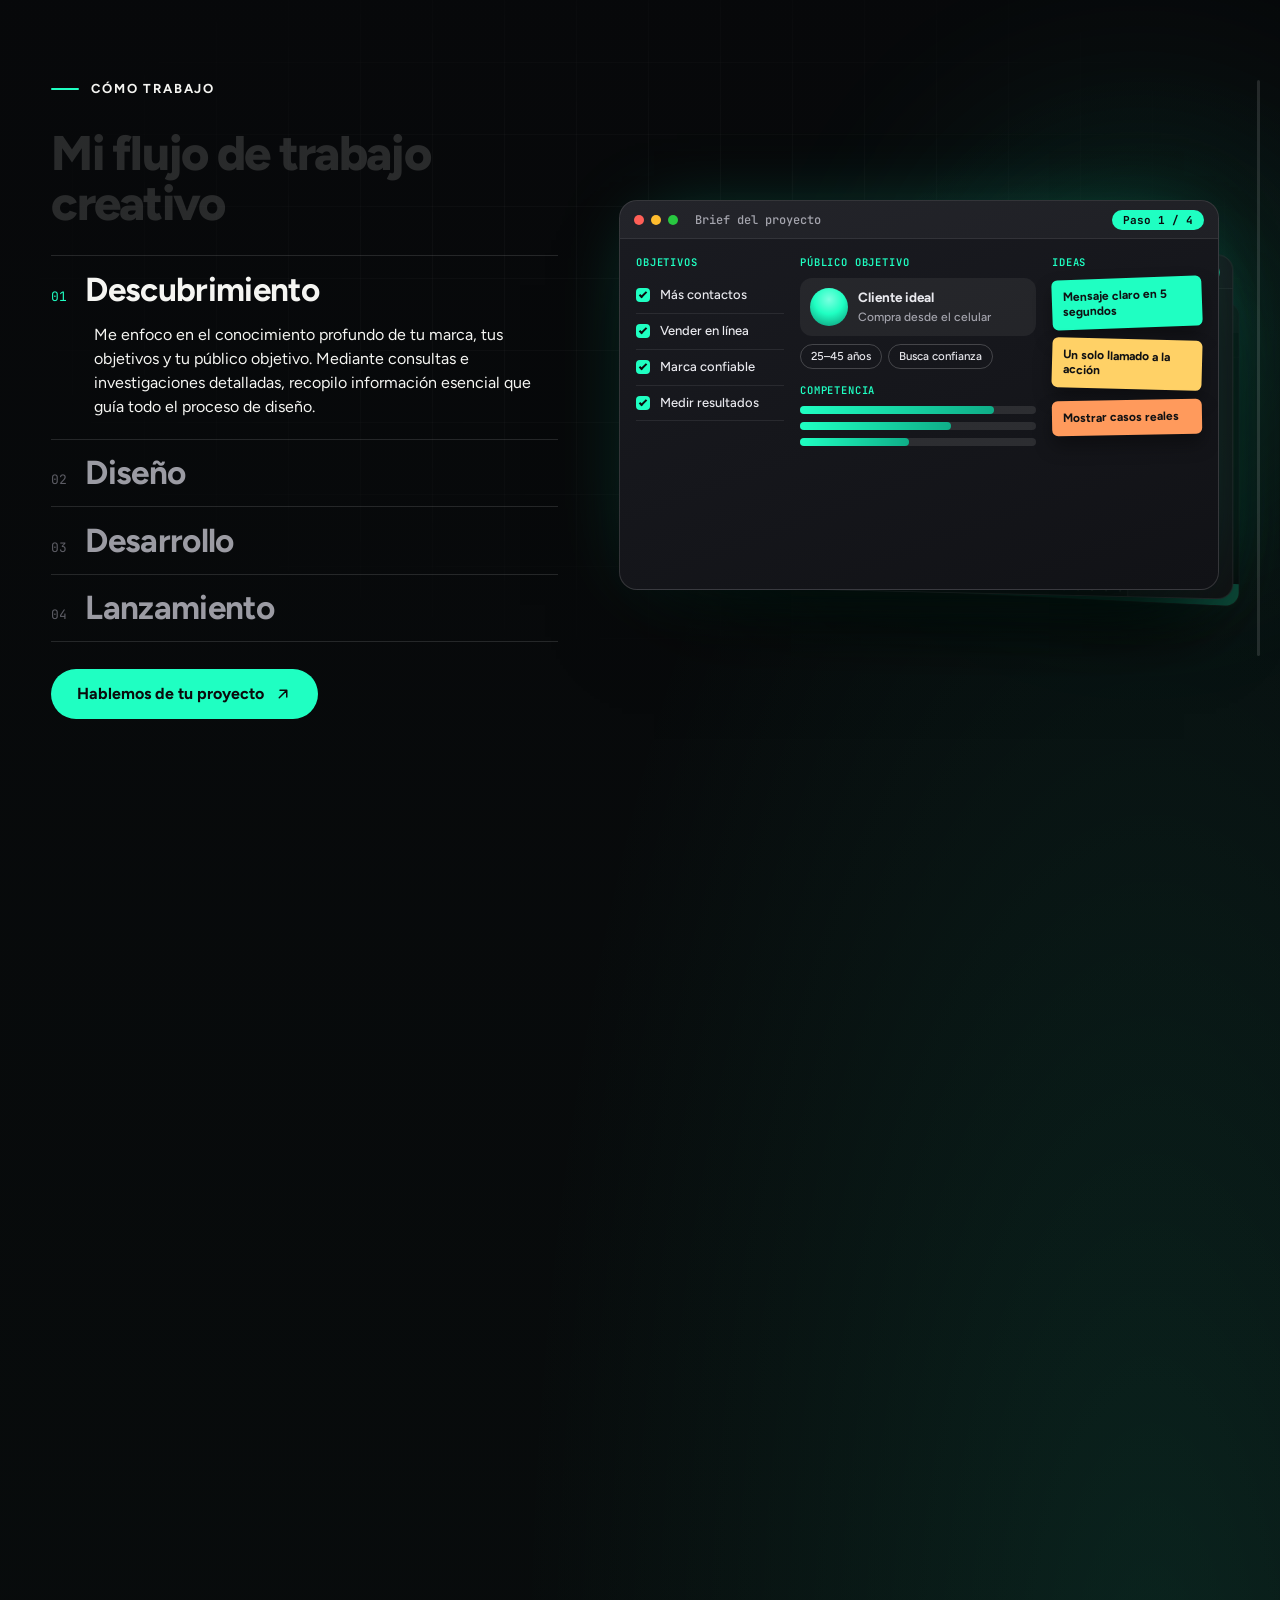
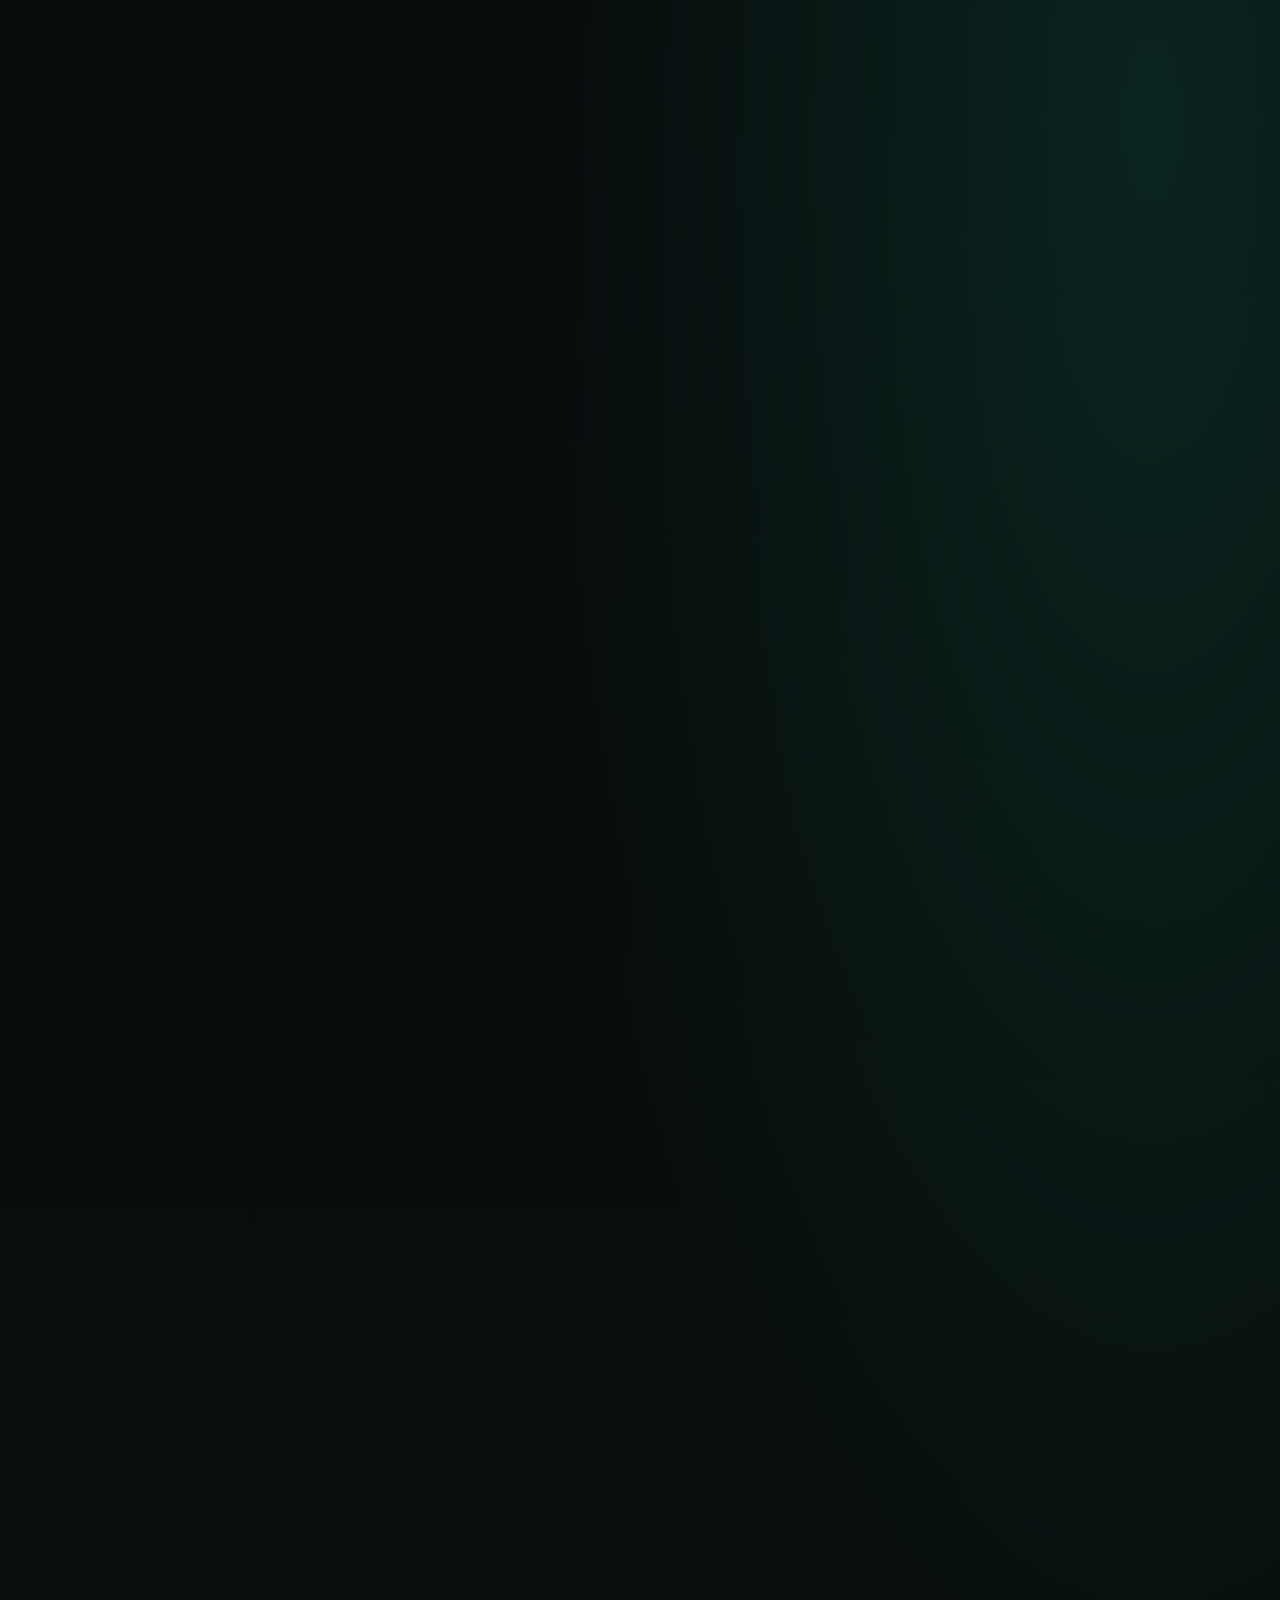
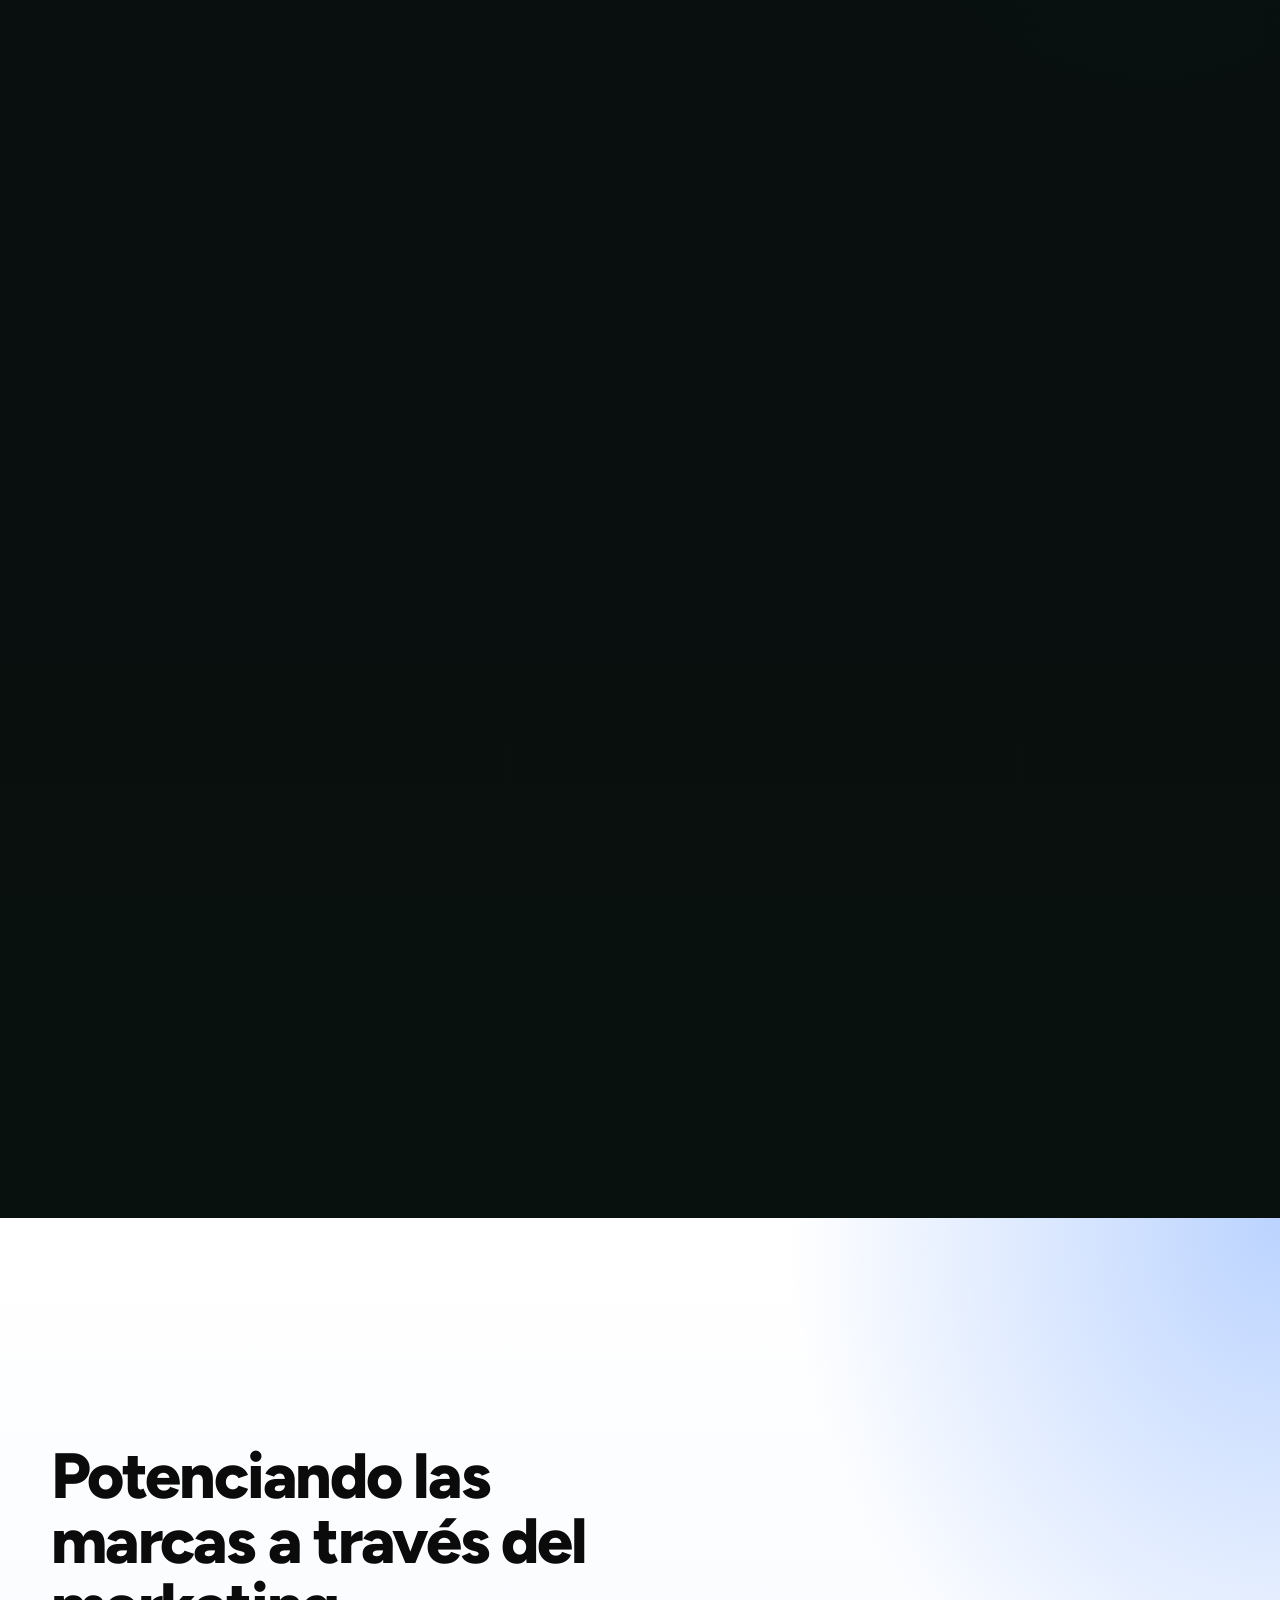
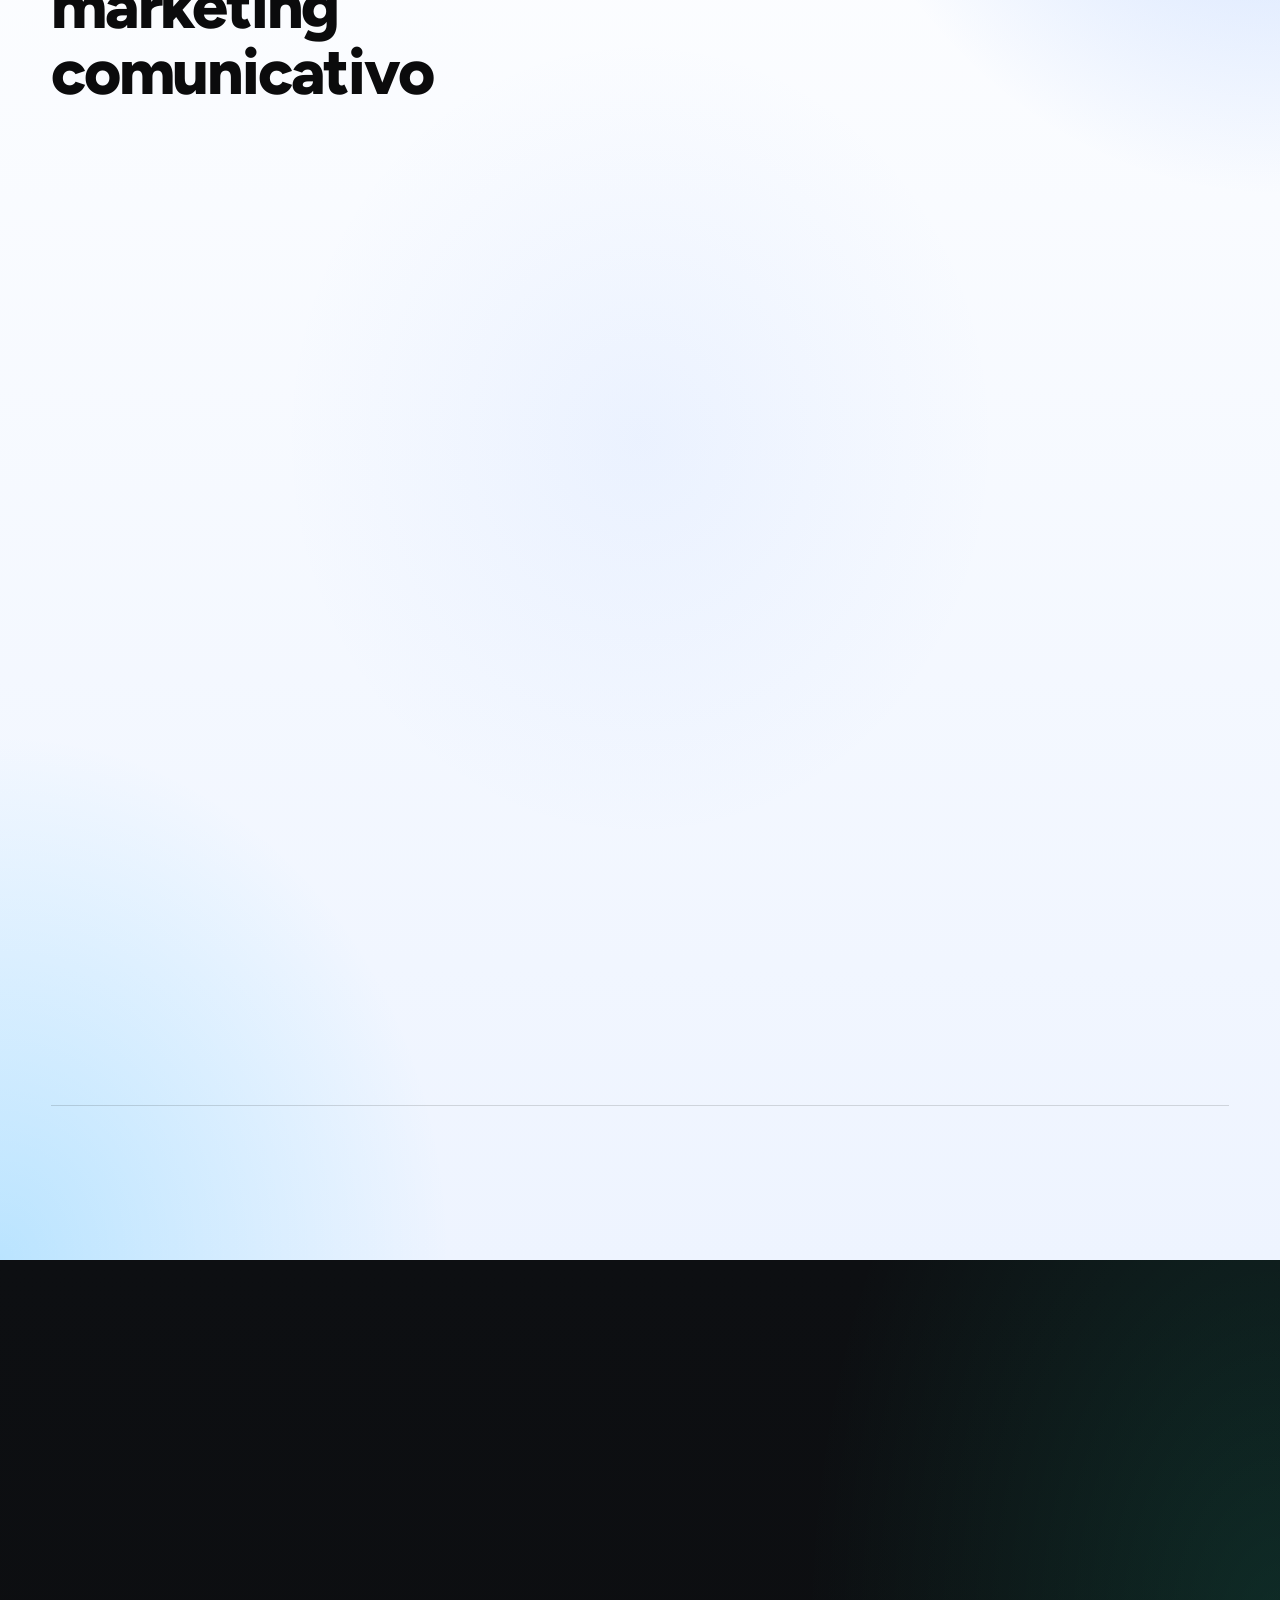
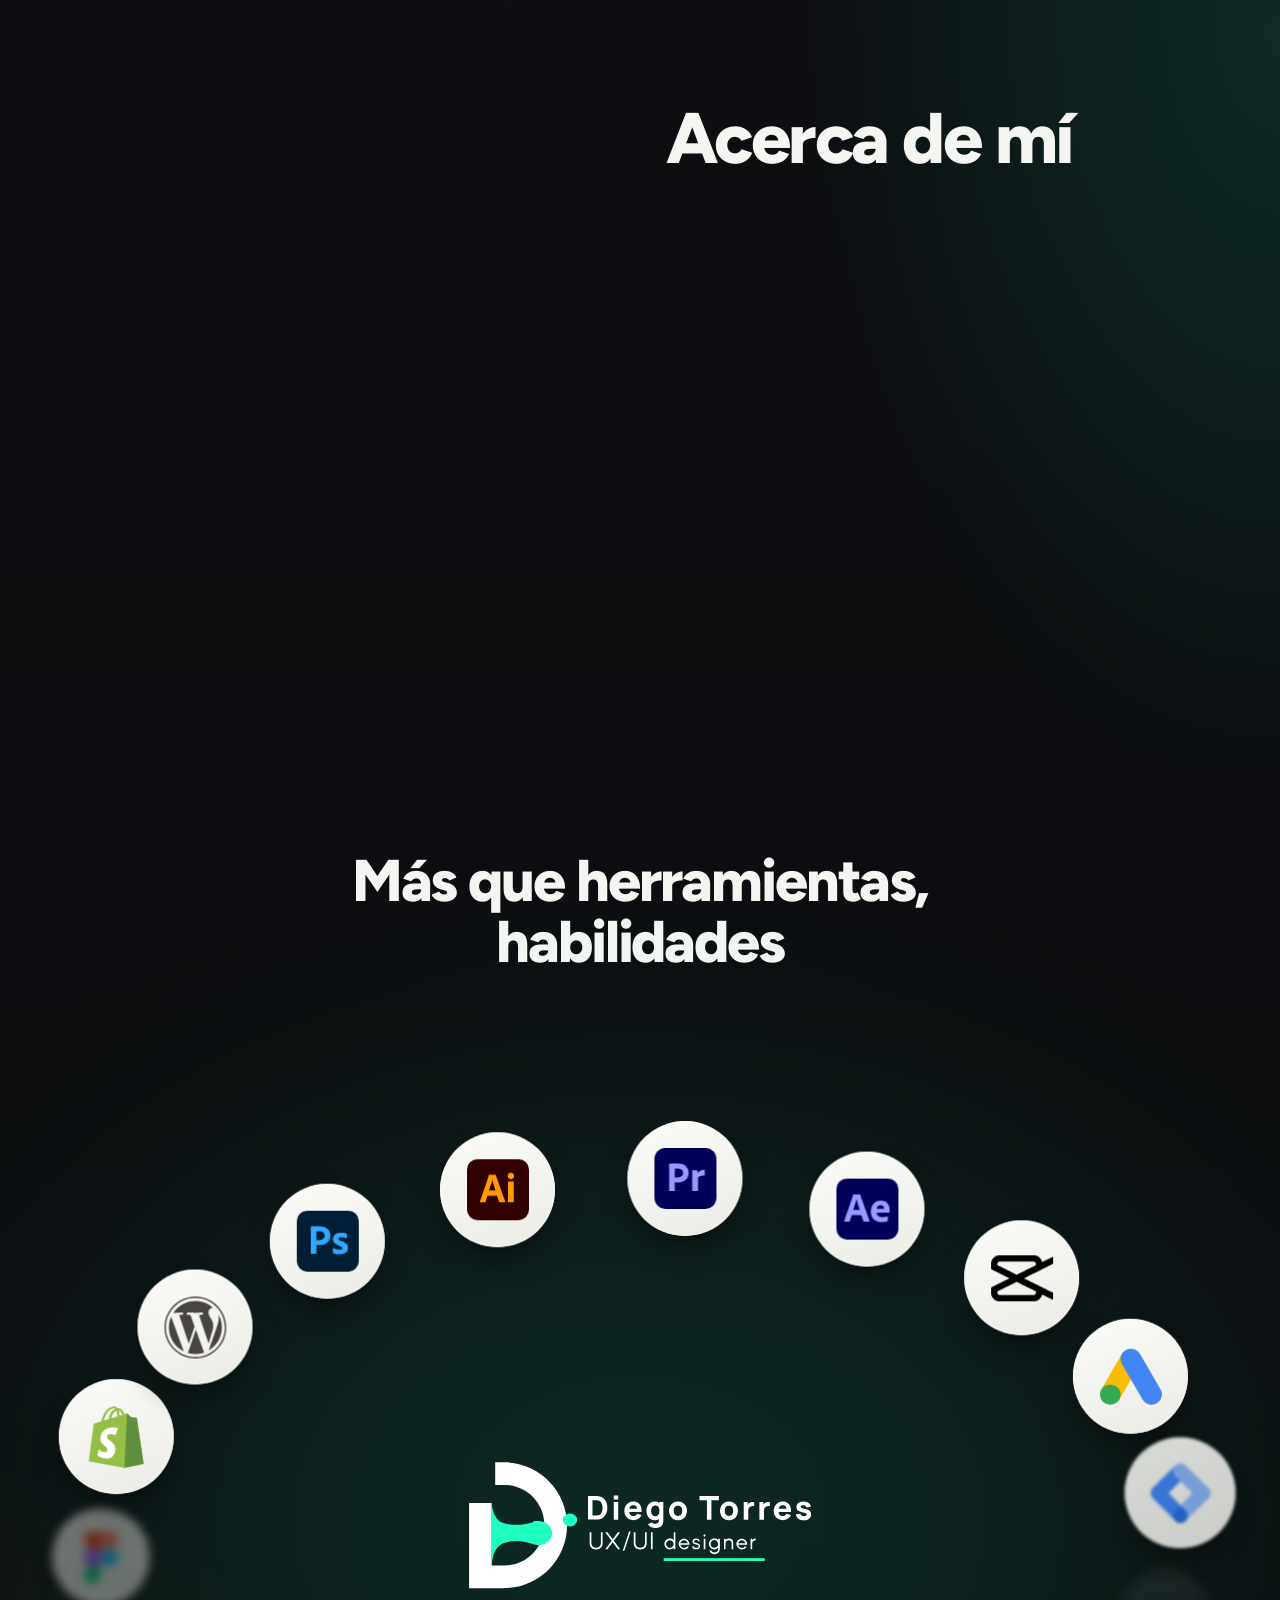
==== commit e627cea2: "Portafolio: agrega Vectorial Studios primero; la portada mantiene 4 tarjetas Miniatura 3:2 recortada" ====
--- a/index.html
+++ b/index.html
@@ -204,10 +204,25 @@
       <h2 class="h2" data-split>Elevando marcas con un diseño brillante</h2>
     </div>
     <div class="wrap work__stack">
+<article class="pcard" style="--accent:#2a1a6e">
+  <div class="pcard__inner">
+    <div class="pcard__info">
+      <div class="pcard__top"><span class="pcard__num">01</span><span class="badge">Diseño web</span><span class="pcard__year">2026</span></div>
+      <h3 class="pcard__title">Vectorial Studios</h3>
+      <p class="pcard__desc">Sitio de la agencia de comunicación y reputación digital Vectorial Studios, con más de 25 años de trayectoria: portafolio de servicios por áreas, blog de ideas y perspectivas y agendamiento de citas.</p>
+      <ul class="tags"><li>Diseño web</li><li>UI/UX</li><li>Estrategia</li></ul>
+      <a class="btn btn--line" href="https://www.vectorial.co/" target="_blank" rel="noopener noreferrer" data-cursor="Abrir">Visitar sitio <svg class="ico" viewBox="0 0 24 24" aria-hidden="true"><path d="M7 17 17 7M8 7h9v9" fill="none" stroke="currentColor" stroke-width="2" stroke-linecap="round" stroke-linejoin="round"/></svg></a>
+    </div>
+    <a class="pcard__media" href="https://www.vectorial.co/" target="_blank" rel="noopener noreferrer" data-tilt data-cursor="Ver" tabindex="-1" aria-hidden="true">
+      <img src="assets/img/projects/vectorial.webp" alt="Sitio web de Vectorial Studios en un monitor y dos pantallas flotantes: portada «Pensamos antes de ejecutar», portafolio de servicios y blog «Ideas y perspectivas»" width="1200" height="800" loading="eager" decoding="async">
+      <span class="glare"></span>
+    </a>
+  </div>
+</article>
 <article class="pcard" style="--accent:#06304C">
   <div class="pcard__inner">
     <div class="pcard__info">
-      <div class="pcard__top"><span class="pcard__num">01</span><span class="badge">Diseño web</span><span class="pcard__year">2026</span></div>
+      <div class="pcard__top"><span class="pcard__num">02</span><span class="badge">Diseño web</span><span class="pcard__year">2026</span></div>
       <h3 class="pcard__title">SÁM digital</h3>
       <p class="pcard__desc">Rediseño del sitio de la agencia de marketing SÁM digital: portada con muro de proyectos, nueve soluciones, método en tres pasos y casos de éxito, con SEO y formulario de contacto.</p>
       <ul class="tags"><li>Diseño web</li><li>UI/UX</li><li>SEO</li></ul>
@@ -222,7 +237,7 @@
 <article class="pcard" style="--accent:#0a1a6e">
   <div class="pcard__inner">
     <div class="pcard__info">
-      <div class="pcard__top"><span class="pcard__num">02</span><span class="badge">Prototipo Figma</span><span class="pcard__year">2026</span></div>
+      <div class="pcard__top"><span class="pcard__num">03</span><span class="badge">Prototipo Figma</span><span class="pcard__year">2026</span></div>
       <h3 class="pcard__title">Invest Pacific</h3>
       <p class="pcard__desc">Prototipo del portal que promueve la inversión en el Pacífico colombiano: servicios, directorio de proveedores y megamenú de navegación.</p>
       <ul class="tags"><li>UI/UX</li><li>Figma</li></ul>
@@ -237,7 +252,7 @@
 <article class="pcard" style="--accent:#12302a">
   <div class="pcard__inner">
     <div class="pcard__info">
-      <div class="pcard__top"><span class="pcard__num">03</span><span class="badge">Prototipo Figma</span><span class="pcard__year">2025</span></div>
+      <div class="pcard__top"><span class="pcard__num">04</span><span class="badge">Prototipo Figma</span><span class="pcard__year">2025</span></div>
       <h3 class="pcard__title">Fundación Valle del Lili</h3>
       <p class="pcard__desc">Prototipo del portal de la Fundación Valle del Lili: servicios médicos, sedes de atención y preguntas frecuentes en una interfaz clara.</p>
       <ul class="tags"><li>UI/UX</li><li>Figma</li></ul>
@@ -249,24 +264,9 @@
     </a>
   </div>
 </article>
-<article class="pcard" style="--accent:#ececec">
-  <div class="pcard__inner">
-    <div class="pcard__info">
-      <div class="pcard__top"><span class="pcard__num">04</span><span class="badge">Sitio web</span><span class="pcard__year">2024</span></div>
-      <h3 class="pcard__title">Tapetes y Pisos del Pacífico</h3>
-      <p class="pcard__desc">Sitio corporativo con catálogo de productos y servicios: tapetes, persianas y cortinas, pensado para generar contactos.</p>
-      <ul class="tags"><li>Diseño web</li><li>Desarrollo</li></ul>
-      <a class="btn btn--line" href="https://tapetesypisos.com.co/" target="_blank" rel="noopener noreferrer" data-cursor="Abrir">Visitar sitio <svg class="ico" viewBox="0 0 24 24" aria-hidden="true"><path d="M7 17 17 7M8 7h9v9" fill="none" stroke="currentColor" stroke-width="2" stroke-linecap="round" stroke-linejoin="round"/></svg></a>
-    </div>
-    <a class="pcard__media" href="https://tapetesypisos.com.co/" target="_blank" rel="noopener noreferrer" data-tilt data-cursor="Ver" tabindex="-1" aria-hidden="true">
-      <img src="assets/img/projects/tapetes-y-pisos.webp" alt="Sitio web de Tapetes y Pisos del Pacífico en computador y pantallas" width="1200" height="800" loading="eager" decoding="async">
-      <span class="glare"></span>
-    </a>
-  </div>
-</article>
     </div>
     <div class="wrap work__more">
-      <a class="btn btn--mint" href="proyectos/" data-magnetic>Explora todo mi trabajo <span class="btn__count">18</span></a>
+      <a class="btn btn--mint" href="proyectos/" data-magnetic>Explora todo mi trabajo <span class="btn__count">19</span></a>
     </div>
   </section>
 
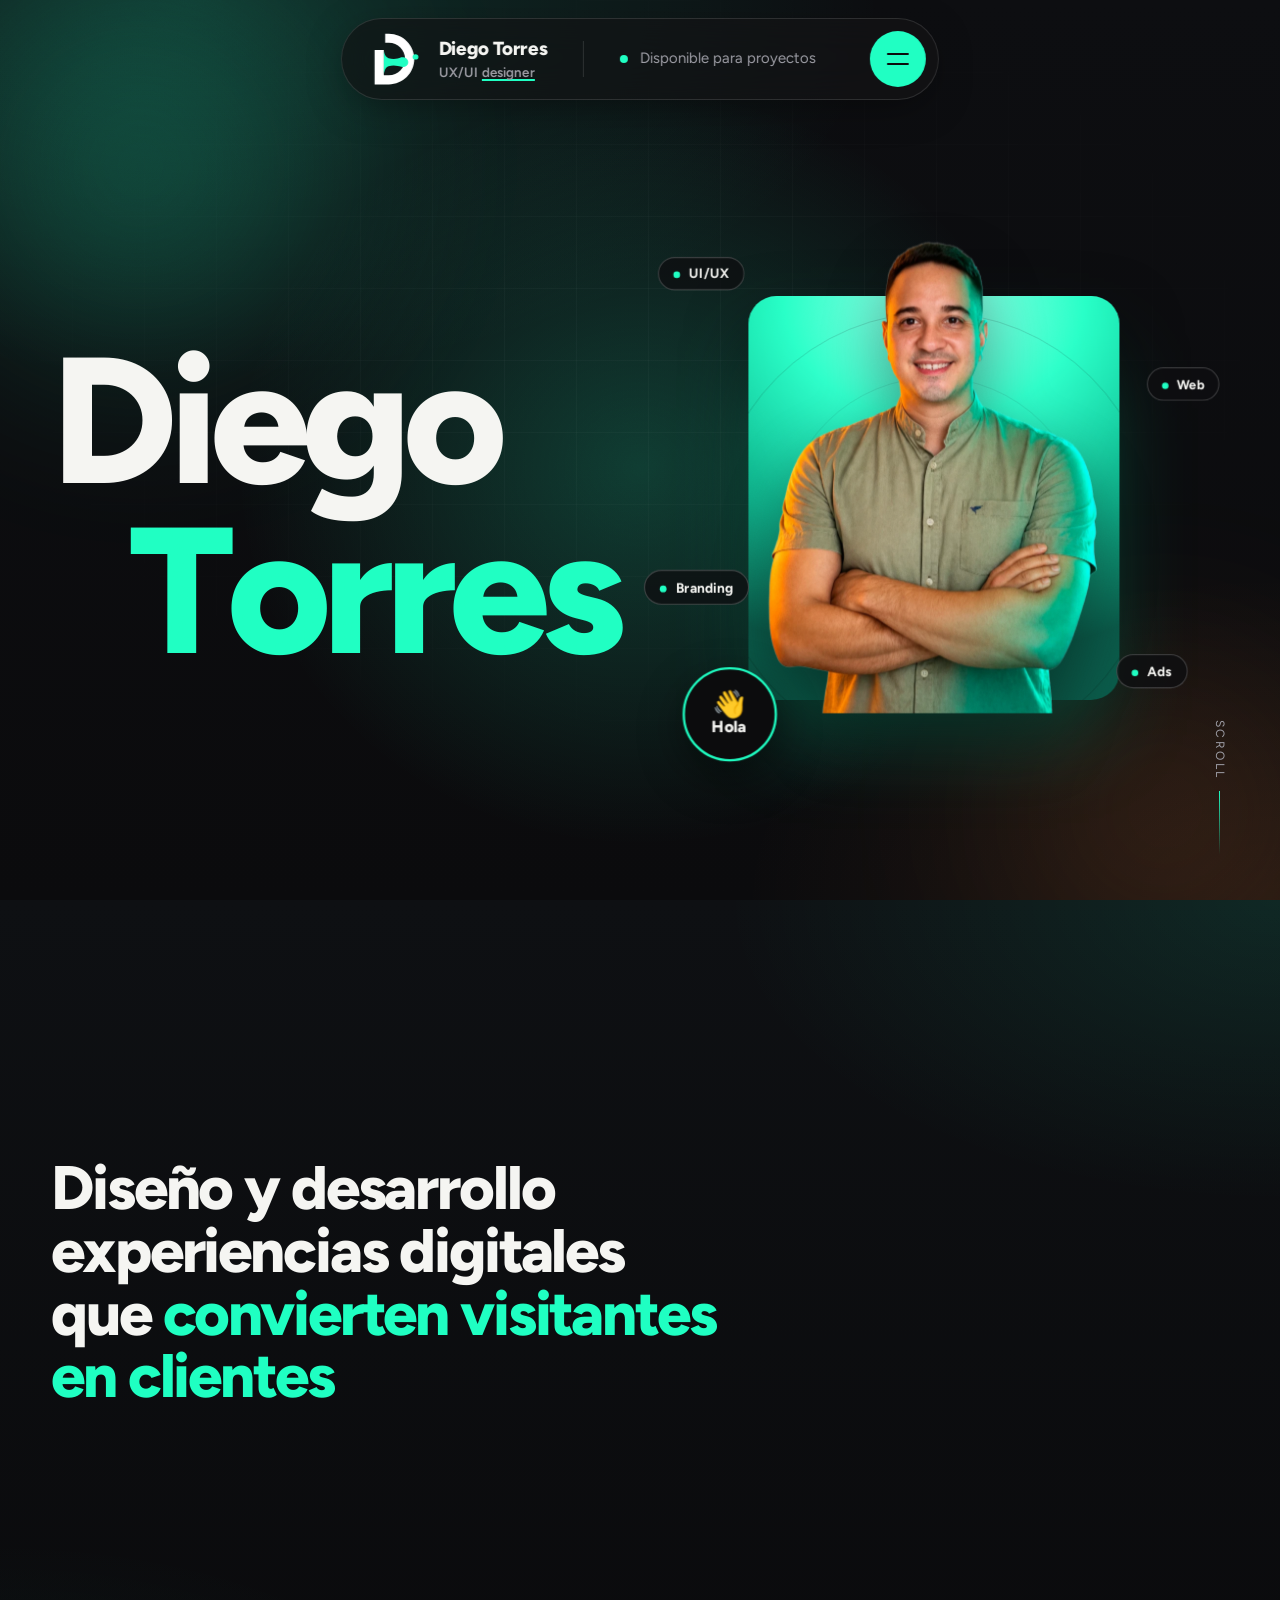
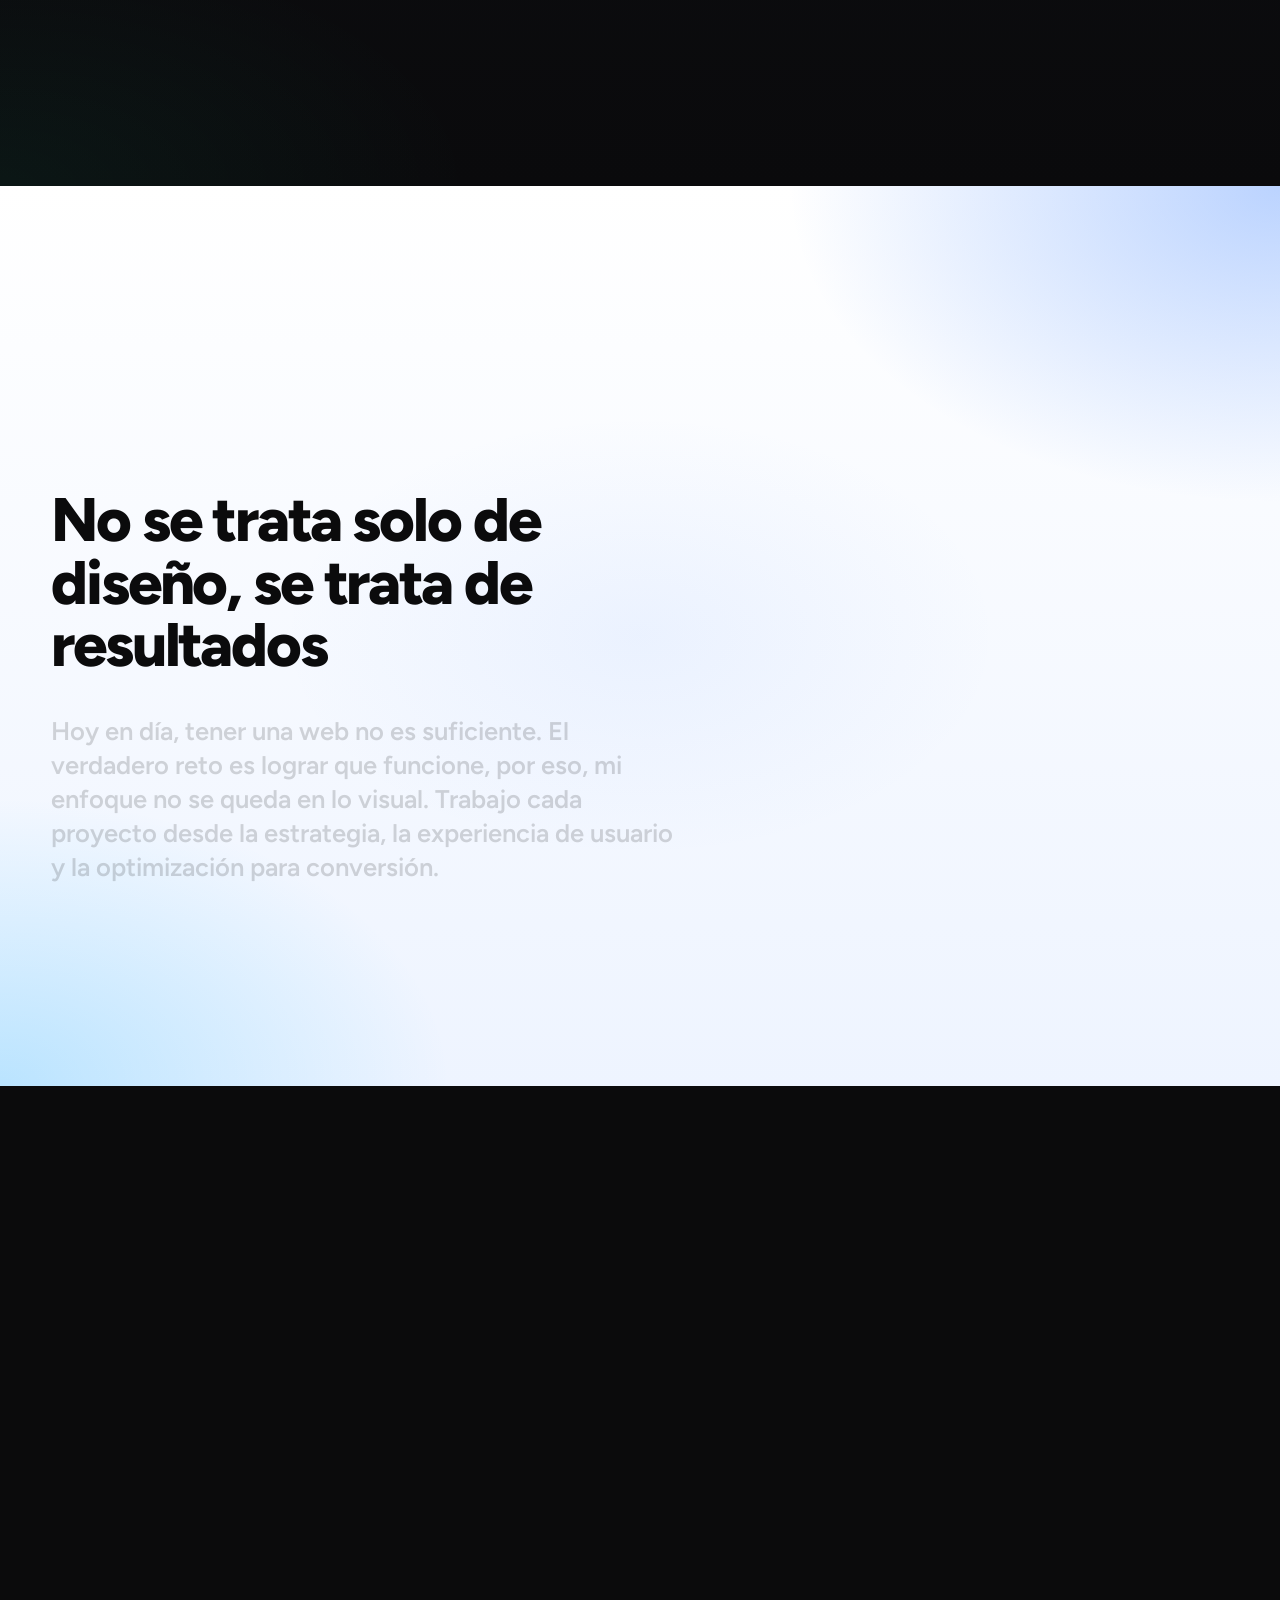
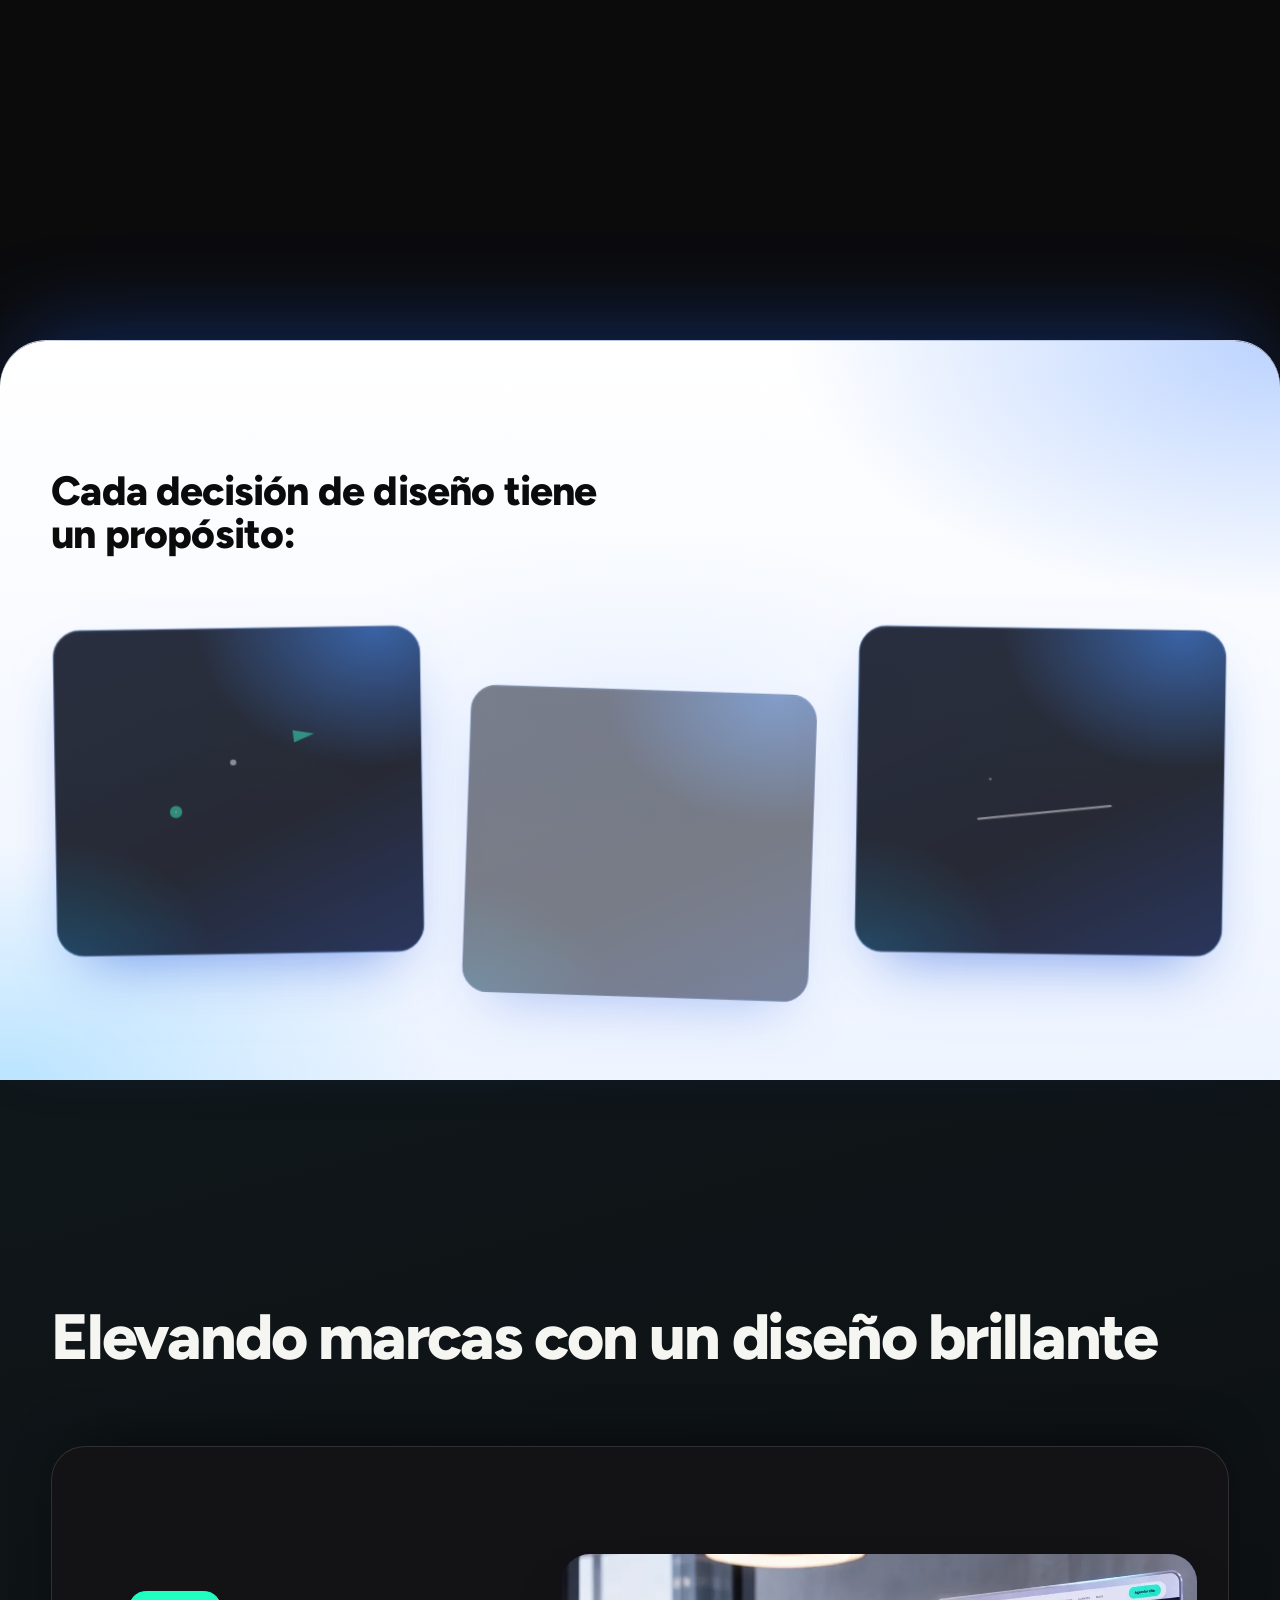
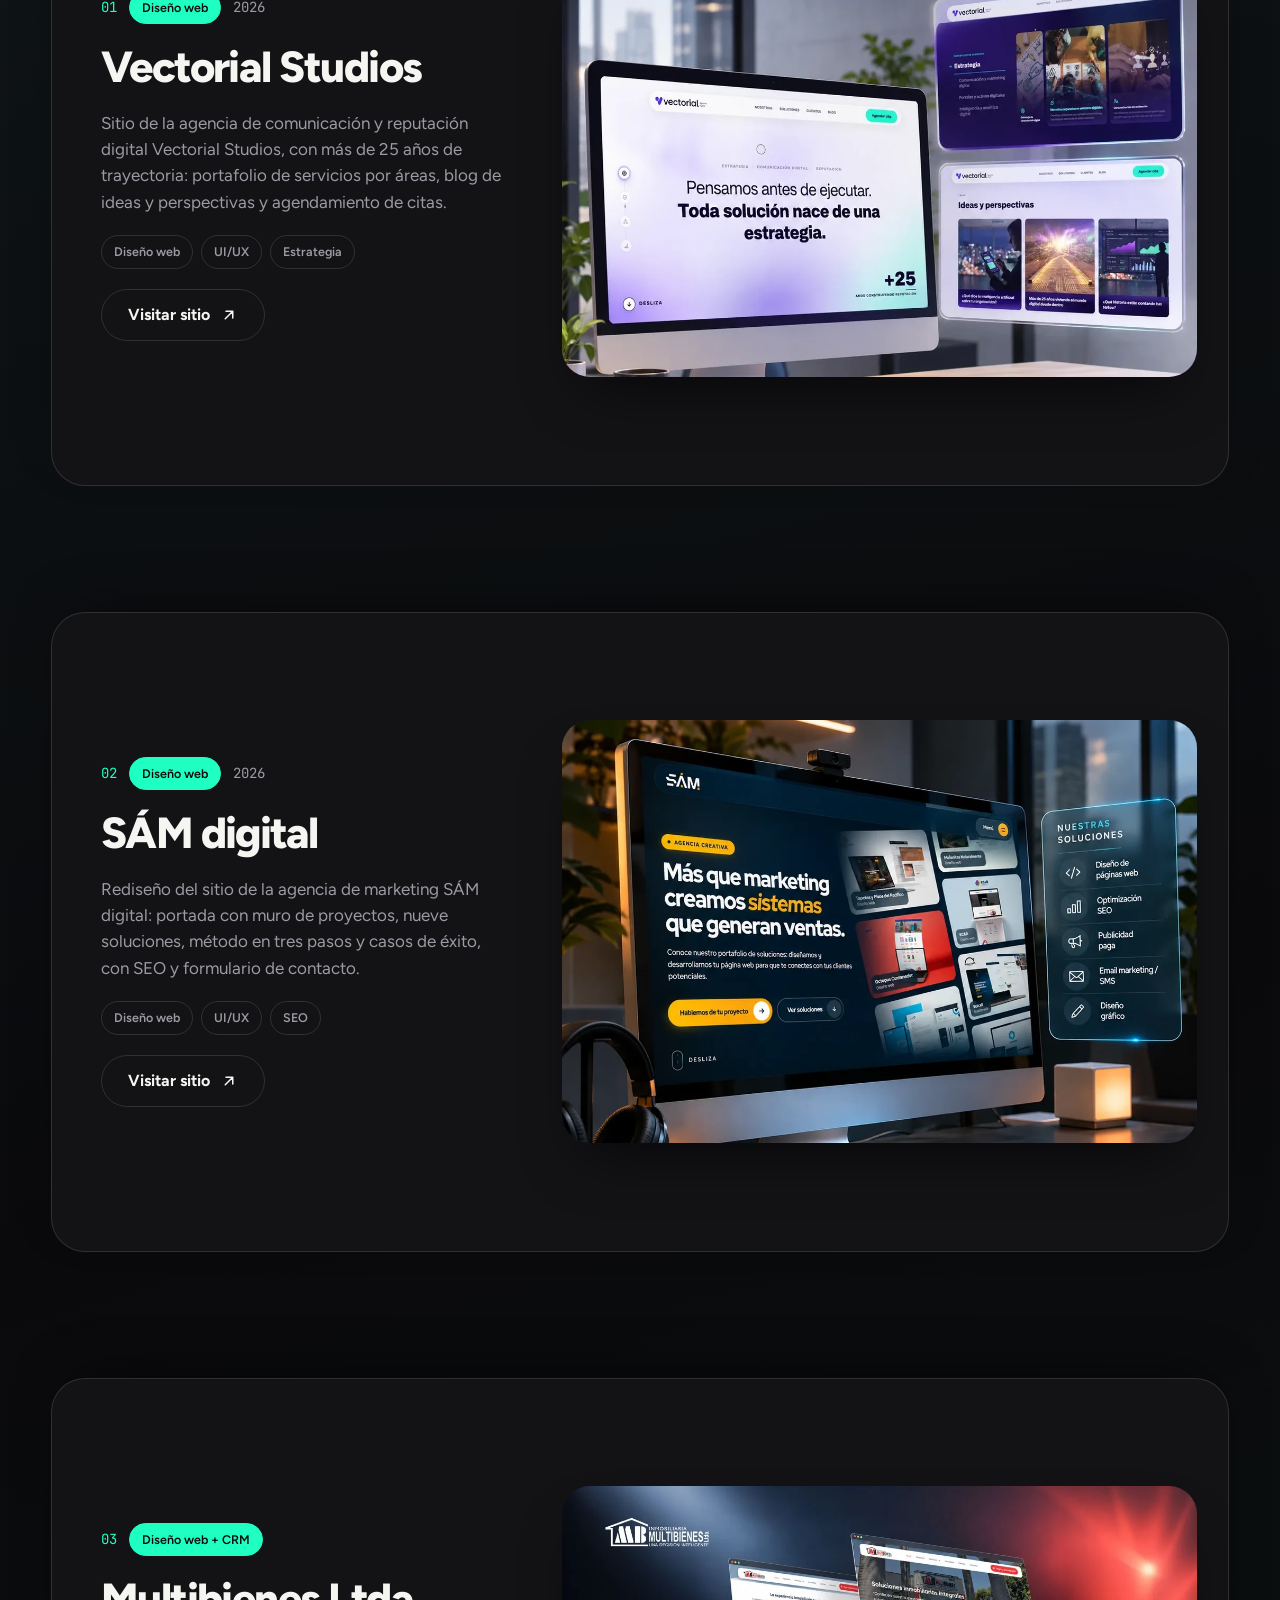
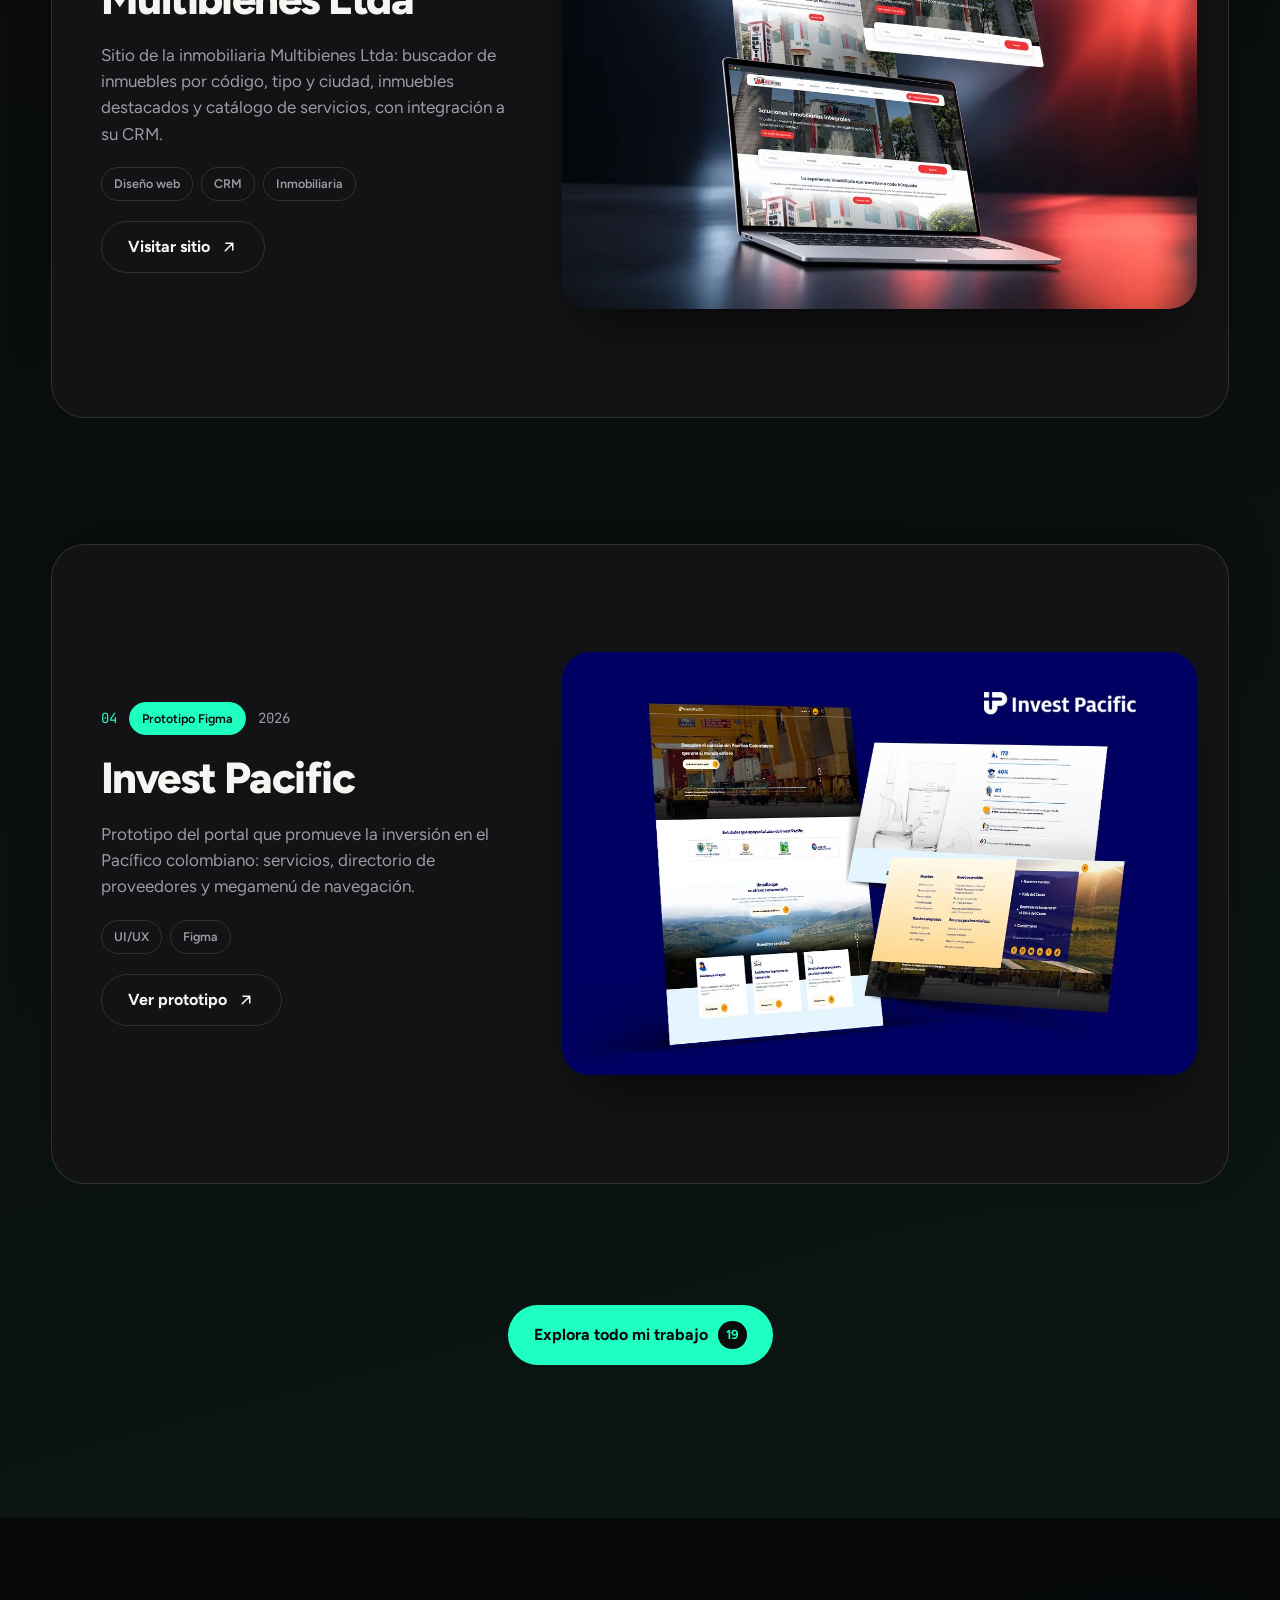
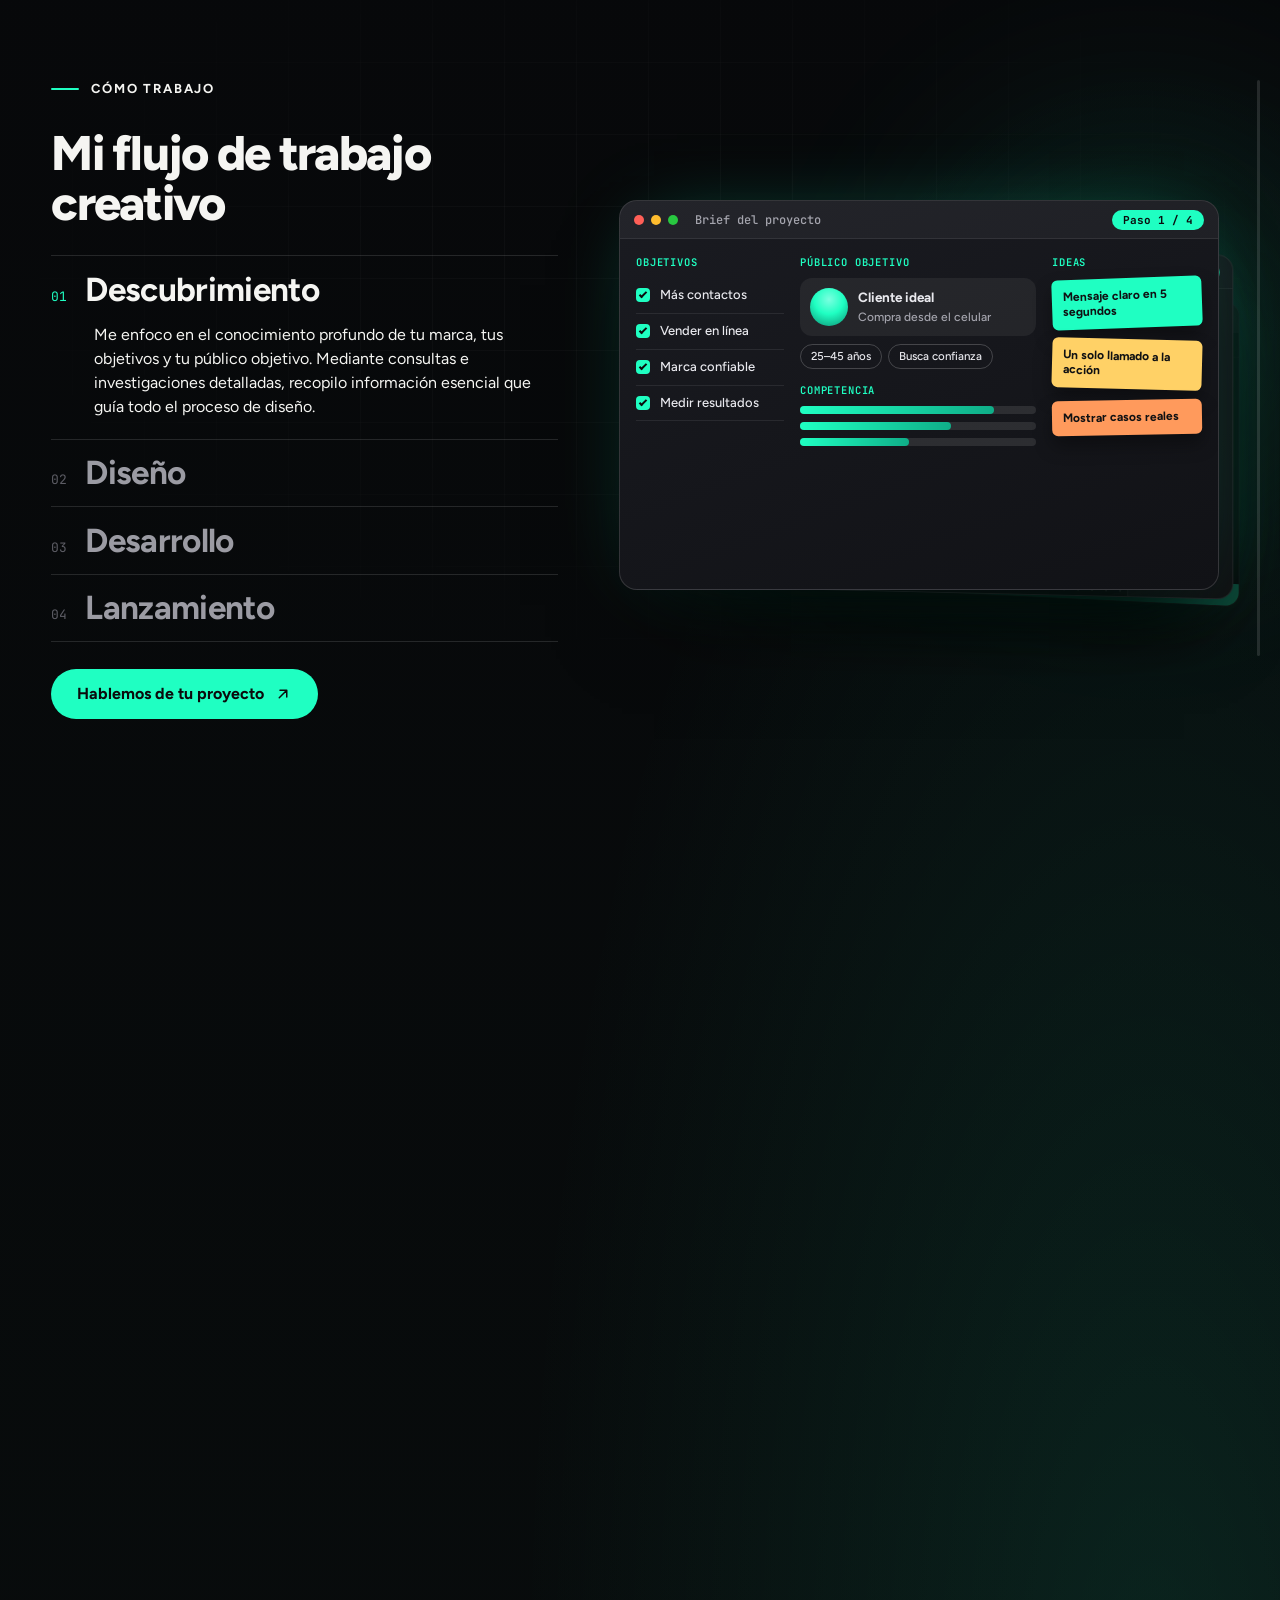
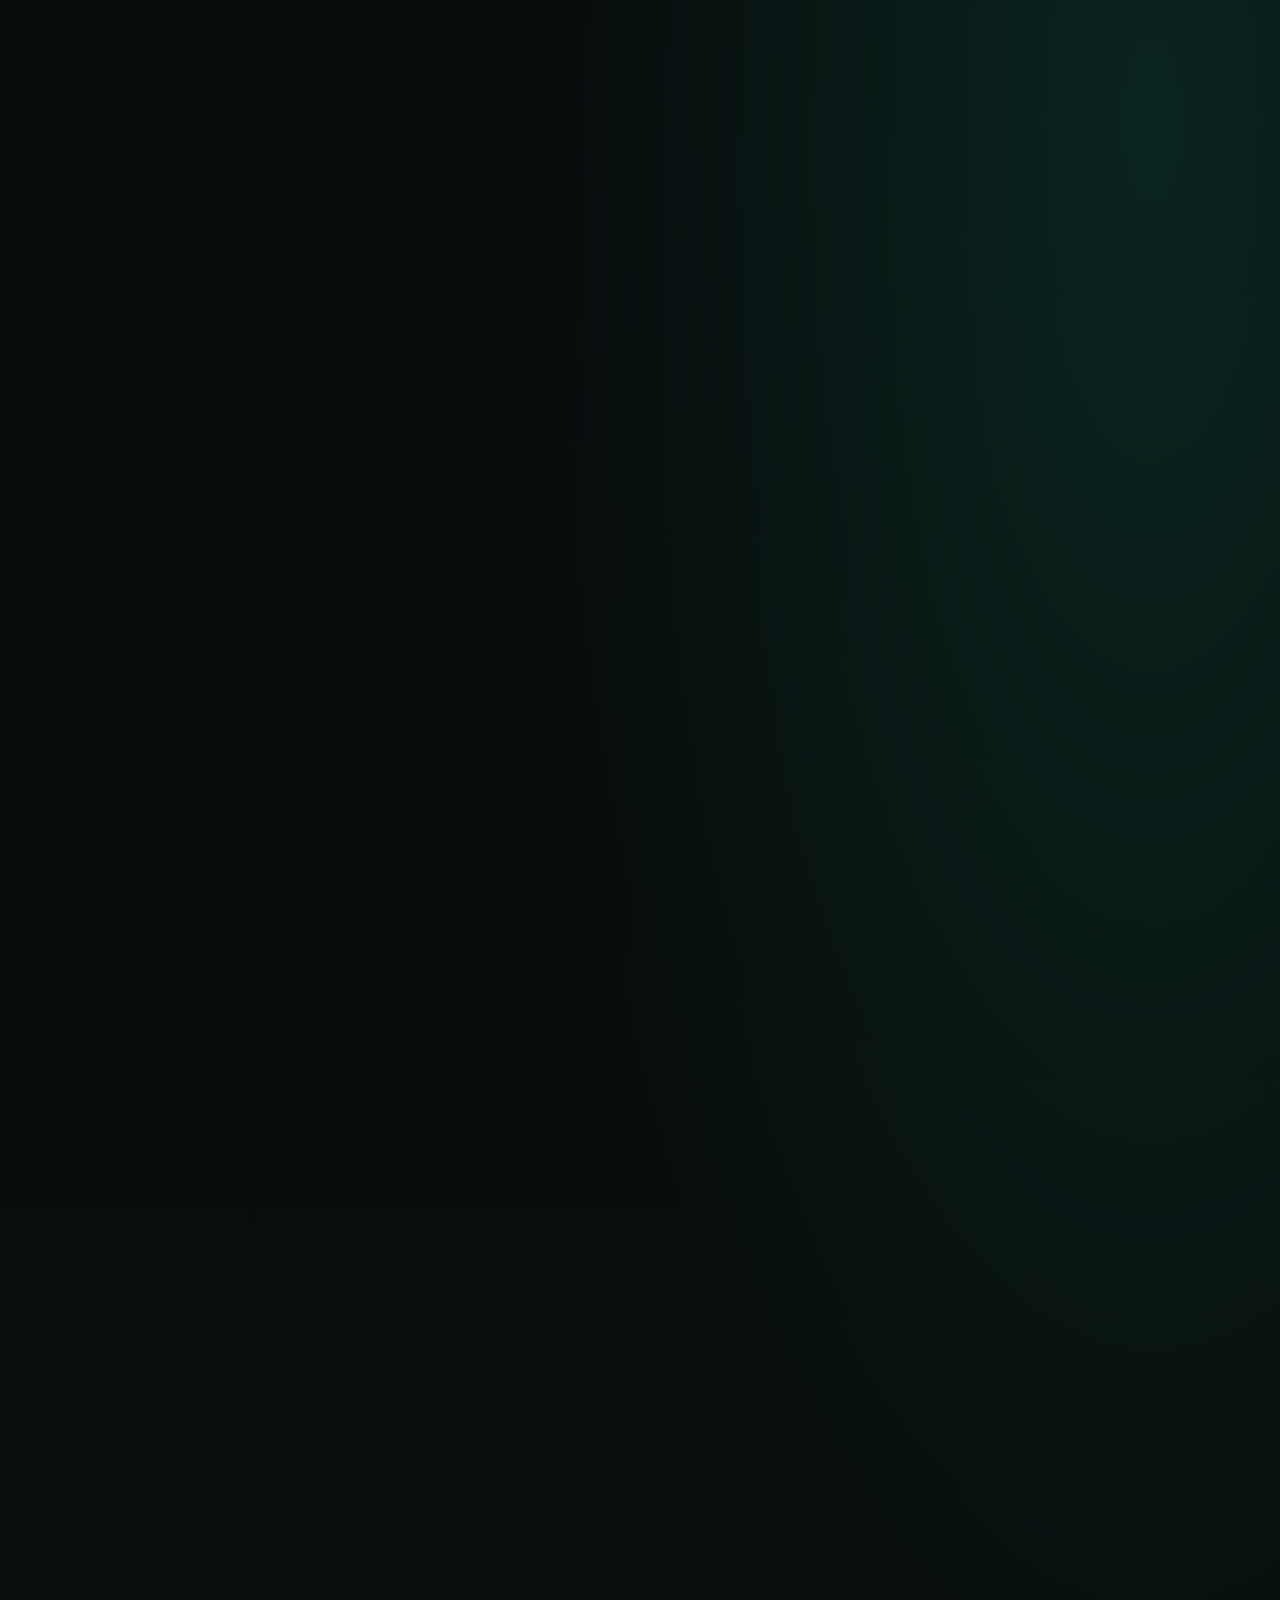
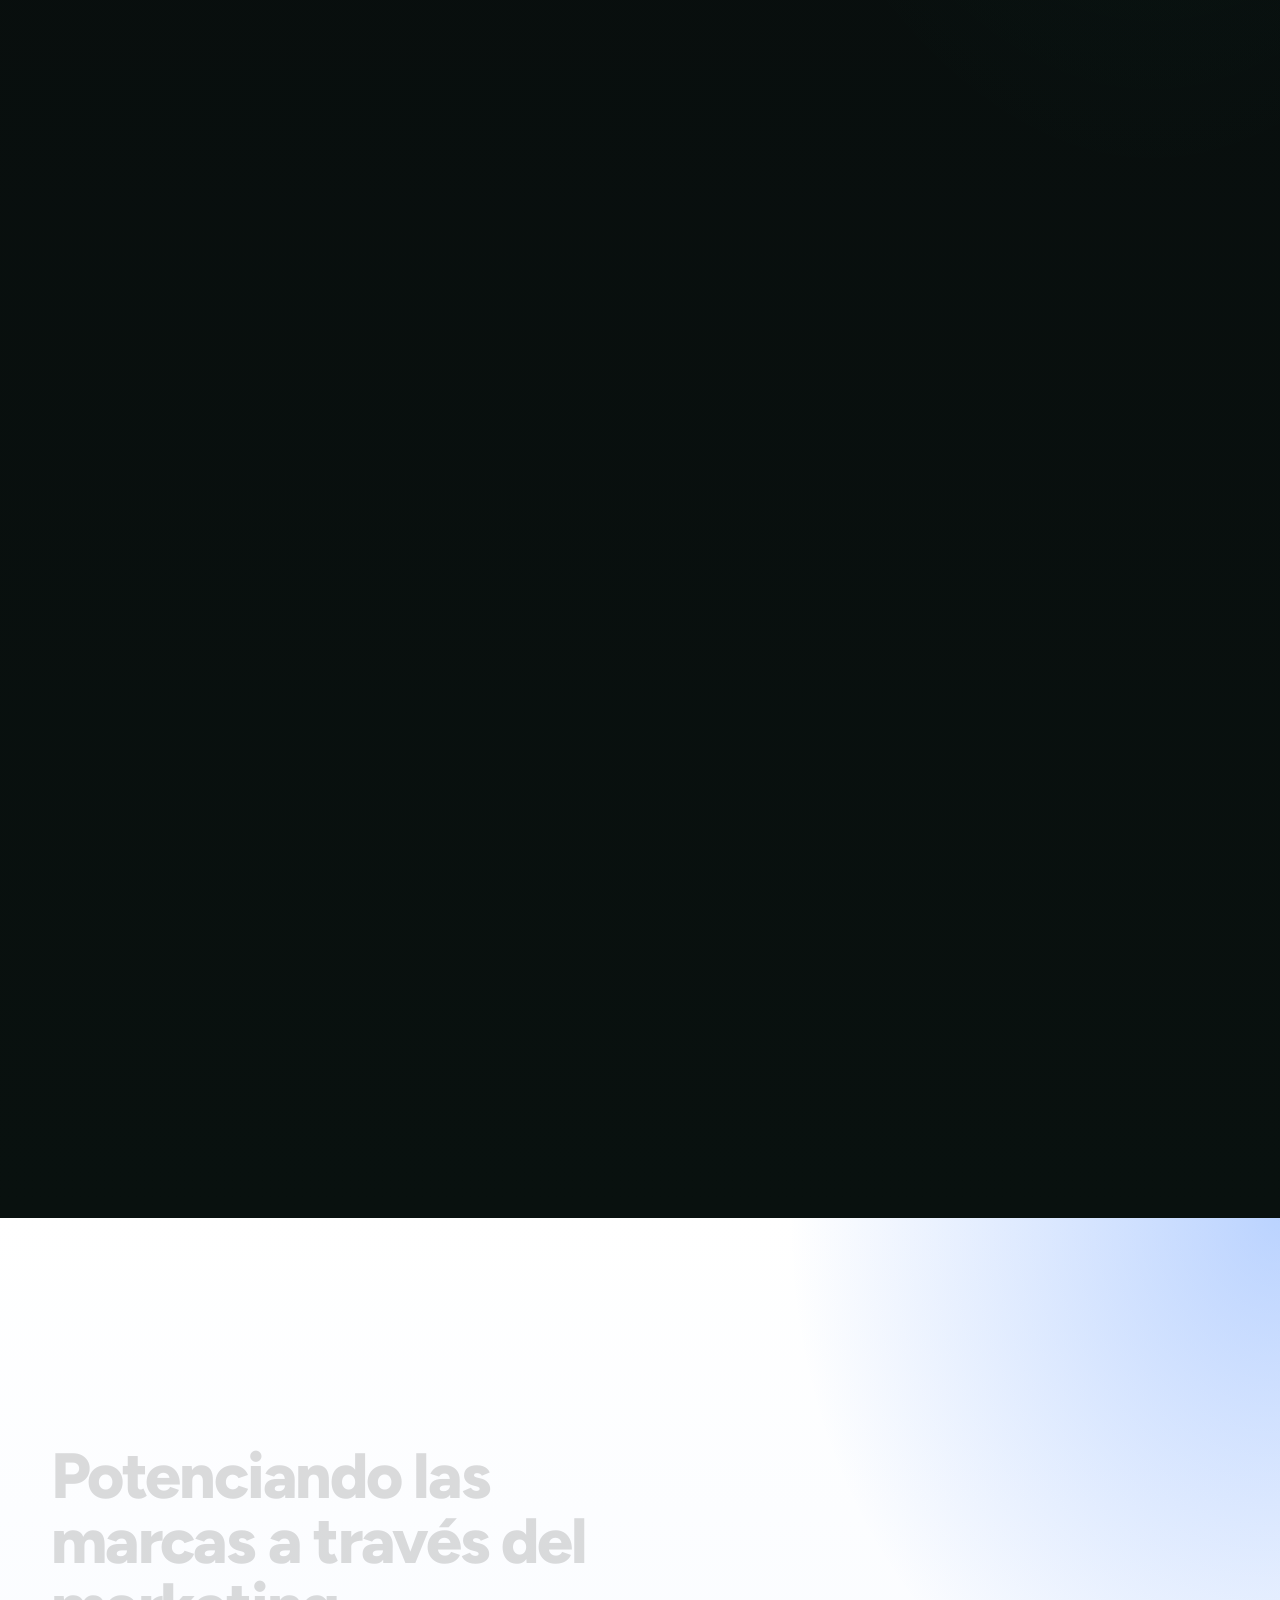
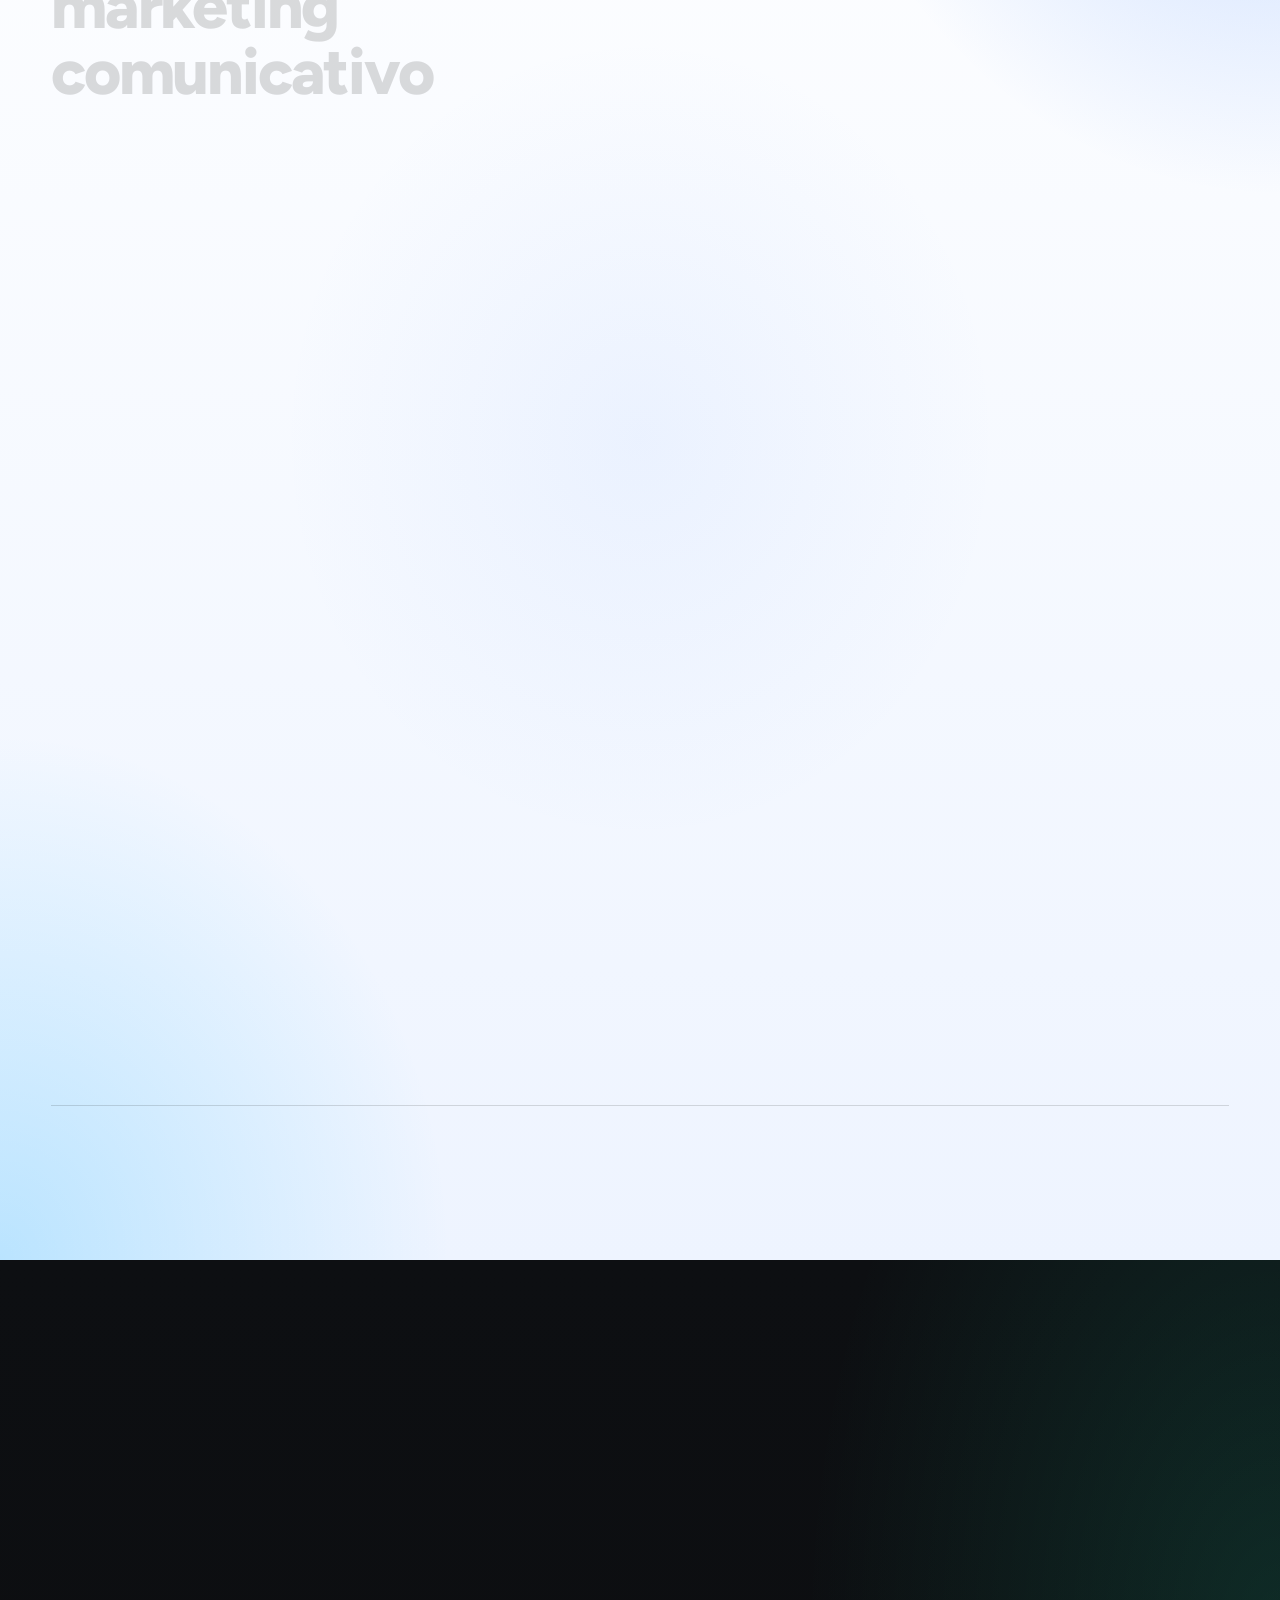
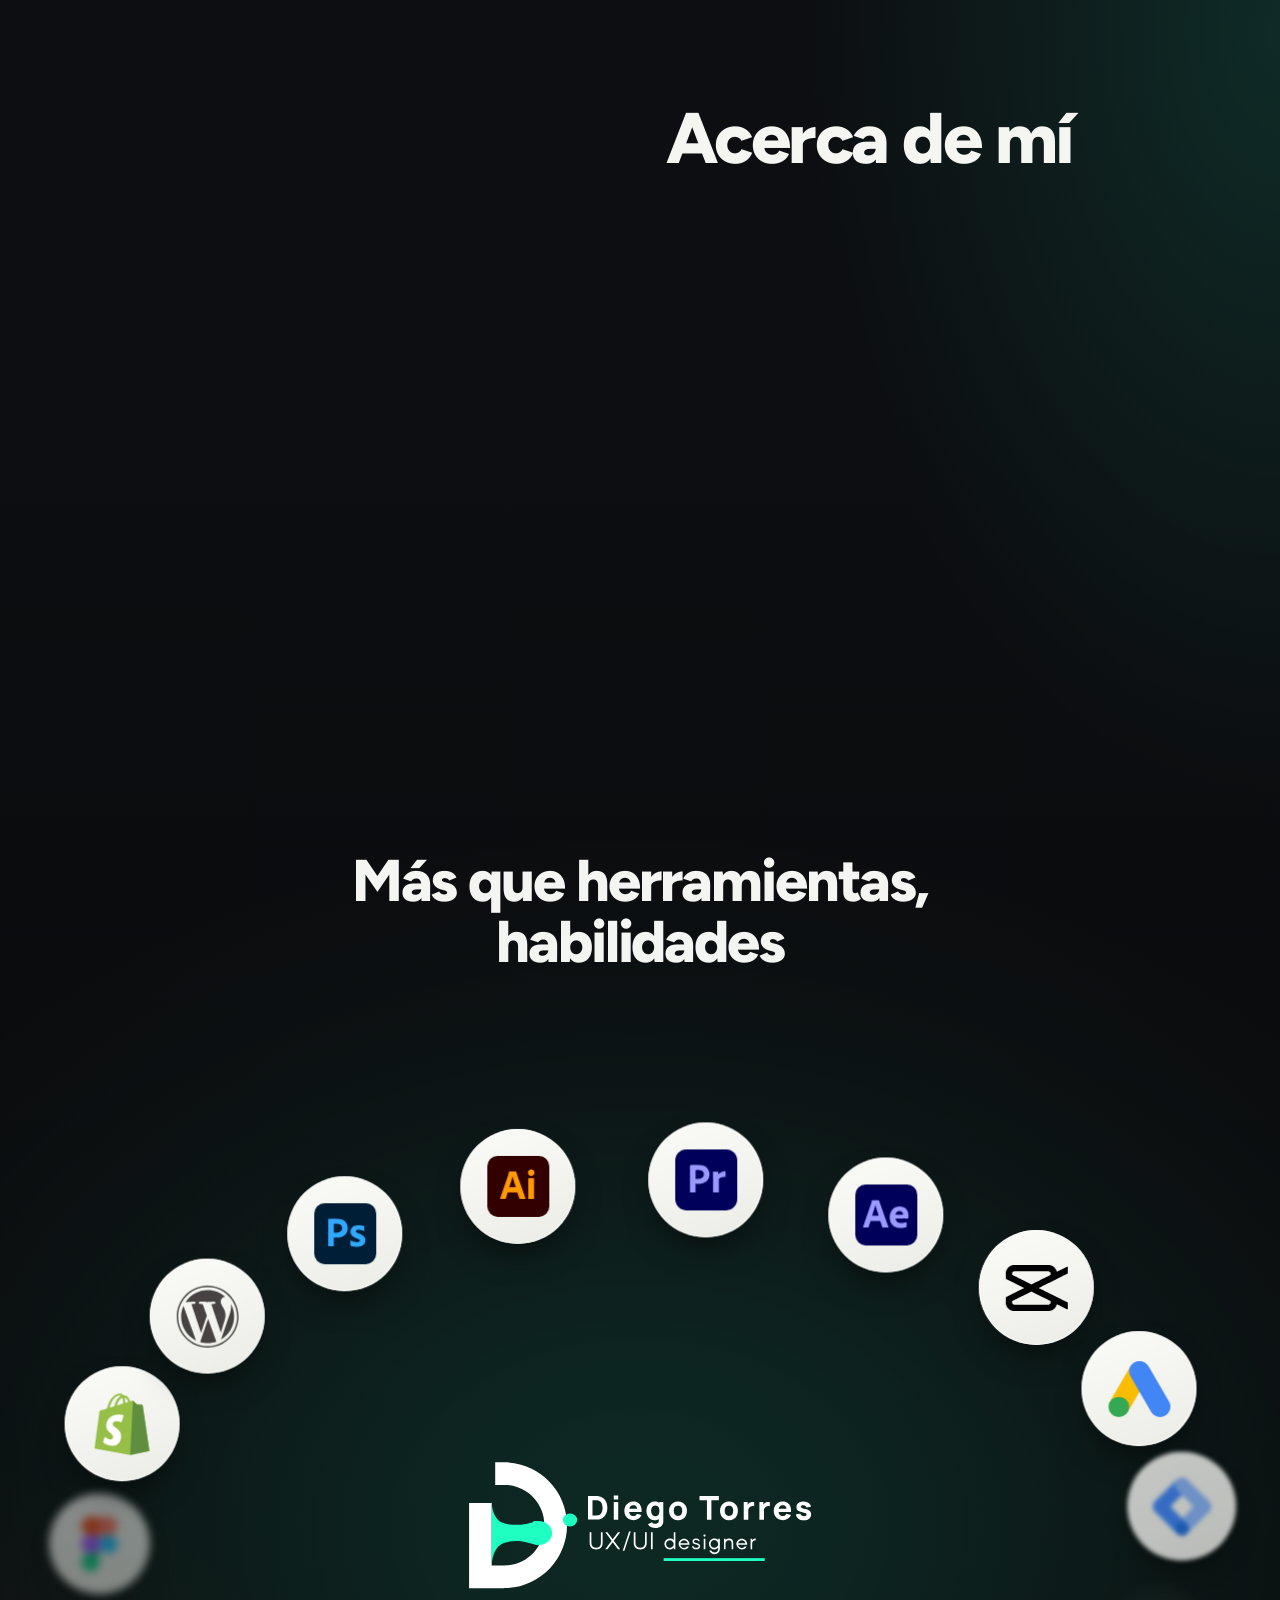
==== commit 5da7e4f7: "Portada: Multibienes como tarjeta grande en 3.er lugar; sale Fundación Valle del Lili Multibienes pa" ====
--- a/index.html
+++ b/index.html
@@ -234,10 +234,25 @@
     </a>
   </div>
 </article>
+<article class="pcard" style="--accent:#12182b">
+  <div class="pcard__inner">
+    <div class="pcard__info">
+      <div class="pcard__top"><span class="pcard__num">03</span><span class="badge">Diseño web + CRM</span></div>
+      <h3 class="pcard__title">Multibienes Ltda</h3>
+      <p class="pcard__desc">Sitio de la inmobiliaria Multibienes Ltda: buscador de inmuebles por código, tipo y ciudad, inmuebles destacados y catálogo de servicios, con integración a su CRM.</p>
+      <ul class="tags"><li>Diseño web</li><li>CRM</li><li>Inmobiliaria</li></ul>
+      <a class="btn btn--line" href="https://multibienesltda.com/" target="_blank" rel="noopener noreferrer" data-cursor="Abrir">Visitar sitio <svg class="ico" viewBox="0 0 24 24" aria-hidden="true"><path d="M7 17 17 7M8 7h9v9" fill="none" stroke="currentColor" stroke-width="2" stroke-linecap="round" stroke-linejoin="round"/></svg></a>
+    </div>
+    <a class="pcard__media" href="https://multibienesltda.com/" target="_blank" rel="noopener noreferrer" data-tilt data-cursor="Ver" tabindex="-1" aria-hidden="true">
+      <img src="assets/img/projects/multibienes.webp" alt="Sitio web de la Inmobiliaria Multibienes Ltda en laptop y pantallas, con buscador de inmuebles" width="1200" height="800" loading="eager" decoding="async">
+      <span class="glare"></span>
+    </a>
+  </div>
+</article>
 <article class="pcard" style="--accent:#0a1a6e">
   <div class="pcard__inner">
     <div class="pcard__info">
-      <div class="pcard__top"><span class="pcard__num">03</span><span class="badge">Prototipo Figma</span><span class="pcard__year">2026</span></div>
+      <div class="pcard__top"><span class="pcard__num">04</span><span class="badge">Prototipo Figma</span><span class="pcard__year">2026</span></div>
       <h3 class="pcard__title">Invest Pacific</h3>
       <p class="pcard__desc">Prototipo del portal que promueve la inversión en el Pacífico colombiano: servicios, directorio de proveedores y megamenú de navegación.</p>
       <ul class="tags"><li>UI/UX</li><li>Figma</li></ul>
@@ -245,21 +260,6 @@
     </div>
     <a class="pcard__media" href="https://www.figma.com/proto/sOx7dur0wTKNmjbSGj4dV0/Invest-pacific?node-id=1774-7216&amp;viewport=1929%2C1130%2C0.5&amp;t=XPaAkTiLe54LVL4k-8&amp;scaling=min-zoom&amp;content-scaling=fixed&amp;starting-point-node-id=1%3A2&amp;show-proto-sidebar=1&amp;page-id=0%3A1&amp;hide-ui=1" target="_blank" rel="noopener noreferrer" data-tilt data-cursor="Ver" tabindex="-1" aria-hidden="true">
       <img src="assets/img/projects/invest-pacific.webp" alt="Prototipo en Figma del portal de Invest Pacific: home, indicadores y megamenú" width="1200" height="800" loading="eager" decoding="async">
-      <span class="glare"></span>
-    </a>
-  </div>
-</article>
-<article class="pcard" style="--accent:#12302a">
-  <div class="pcard__inner">
-    <div class="pcard__info">
-      <div class="pcard__top"><span class="pcard__num">04</span><span class="badge">Prototipo Figma</span><span class="pcard__year">2025</span></div>
-      <h3 class="pcard__title">Fundación Valle del Lili</h3>
-      <p class="pcard__desc">Prototipo del portal de la Fundación Valle del Lili: servicios médicos, sedes de atención y preguntas frecuentes en una interfaz clara.</p>
-      <ul class="tags"><li>UI/UX</li><li>Figma</li></ul>
-      <a class="btn btn--line" href="https://www.figma.com/proto/NyMrCUp5XNS313tJBj2rNl/FVL-portal?node-id=793-4711&amp;viewport=-1527%2C283%2C1&amp;t=C5K0bnlIVfkAiIBC-8&amp;scaling=min-zoom&amp;content-scaling=fixed&amp;starting-point-node-id=2%3A91&amp;show-proto-sidebar=1&amp;page-id=2%3A90&amp;hide-ui=1" target="_blank" rel="noopener noreferrer" data-cursor="Abrir">Ver prototipo <svg class="ico" viewBox="0 0 24 24" aria-hidden="true"><path d="M7 17 17 7M8 7h9v9" fill="none" stroke="currentColor" stroke-width="2" stroke-linecap="round" stroke-linejoin="round"/></svg></a>
-    </div>
-    <a class="pcard__media" href="https://www.figma.com/proto/NyMrCUp5XNS313tJBj2rNl/FVL-portal?node-id=793-4711&amp;viewport=-1527%2C283%2C1&amp;t=C5K0bnlIVfkAiIBC-8&amp;scaling=min-zoom&amp;content-scaling=fixed&amp;starting-point-node-id=2%3A91&amp;show-proto-sidebar=1&amp;page-id=2%3A90&amp;hide-ui=1" target="_blank" rel="noopener noreferrer" data-tilt data-cursor="Ver" tabindex="-1" aria-hidden="true">
-      <img src="assets/img/projects/fundacion-valle-del-lili.webp" alt="Prototipo en Figma del portal de la Fundación Valle del Lili" width="1200" height="800" loading="eager" decoding="async">
       <span class="glare"></span>
     </a>
   </div>
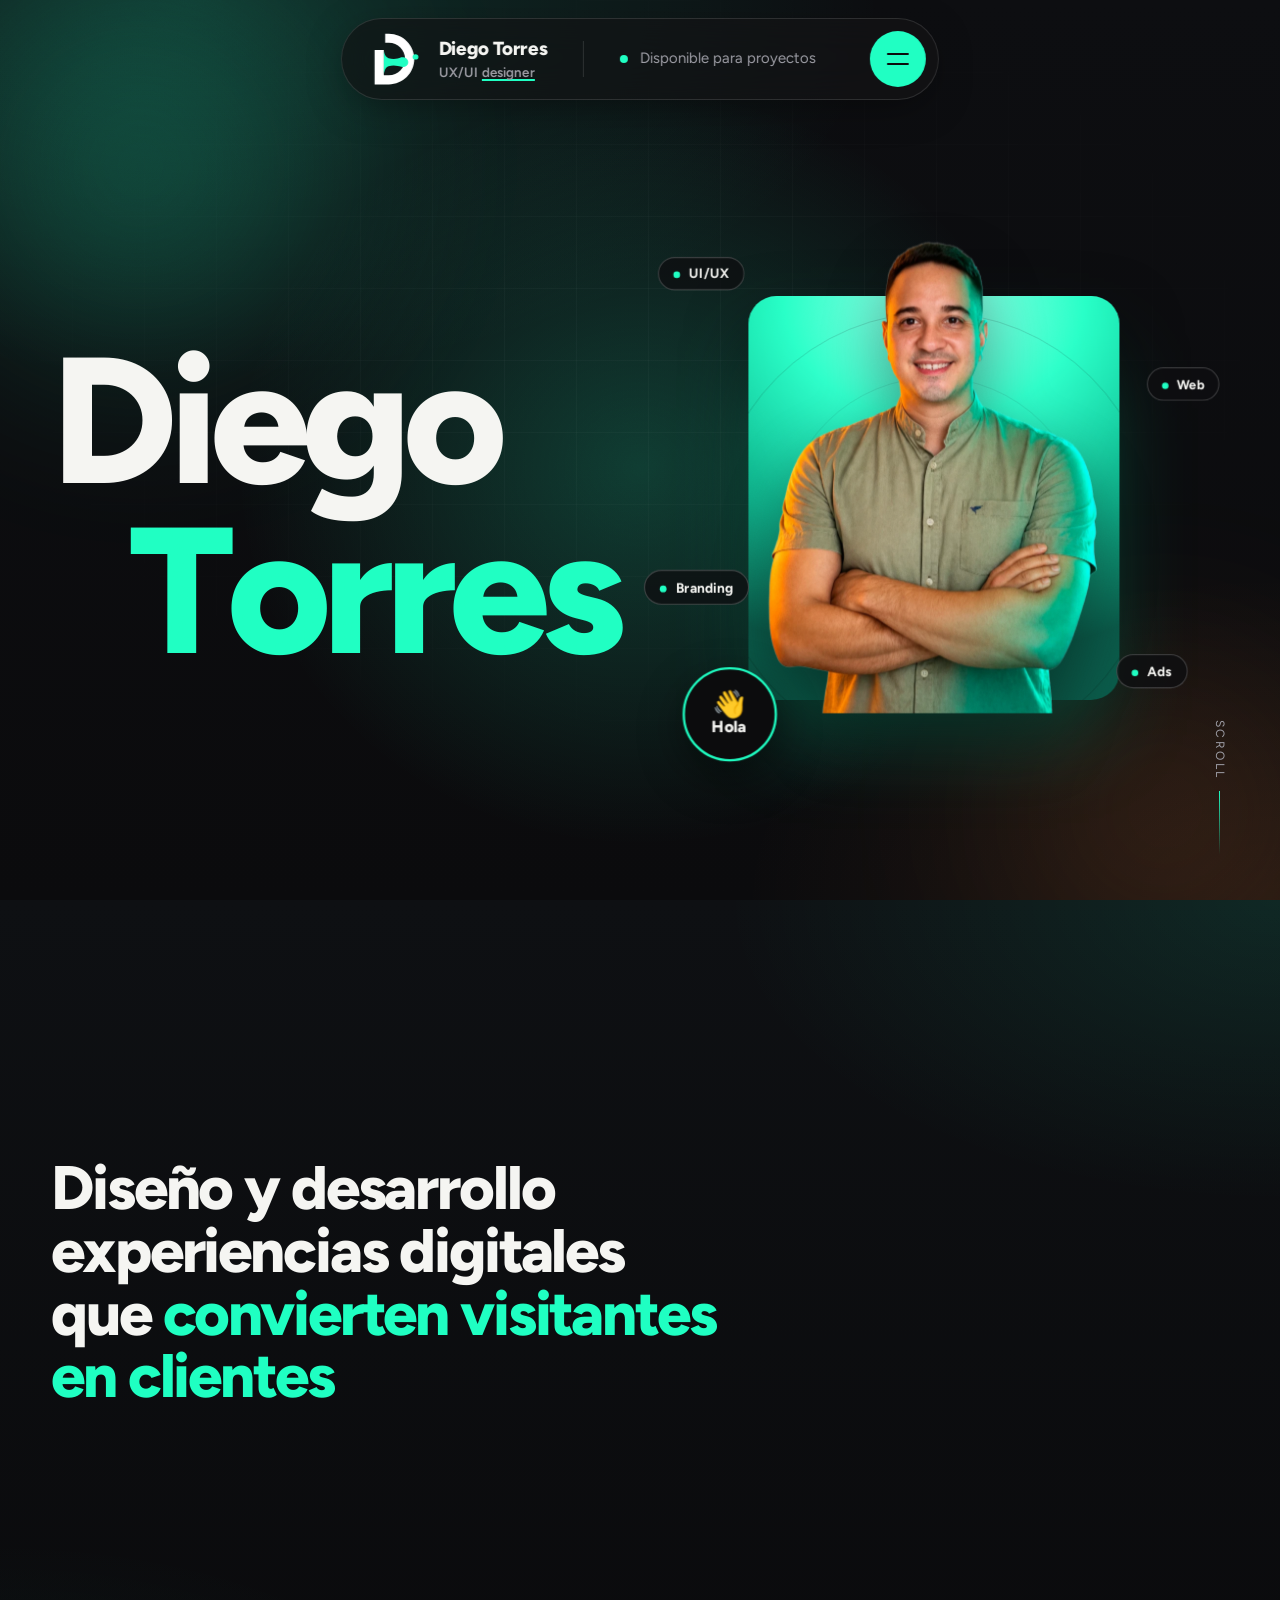
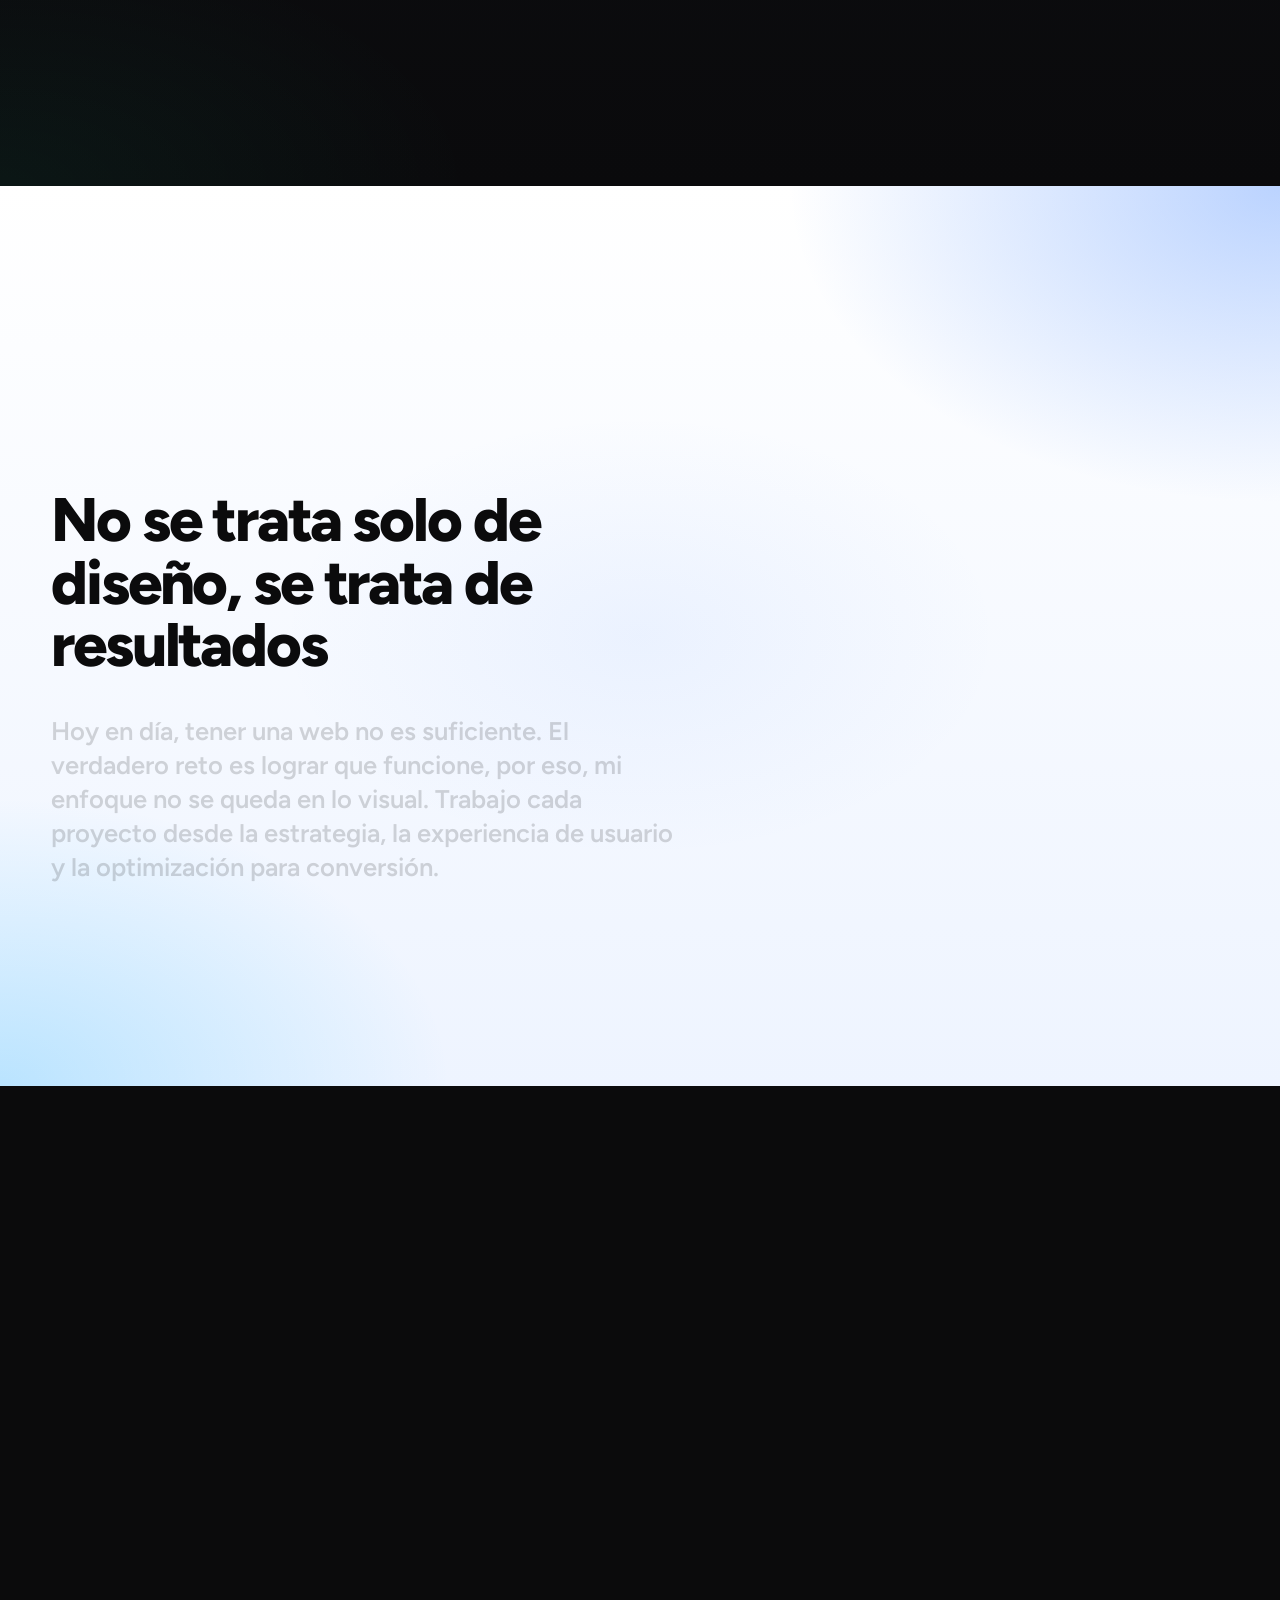
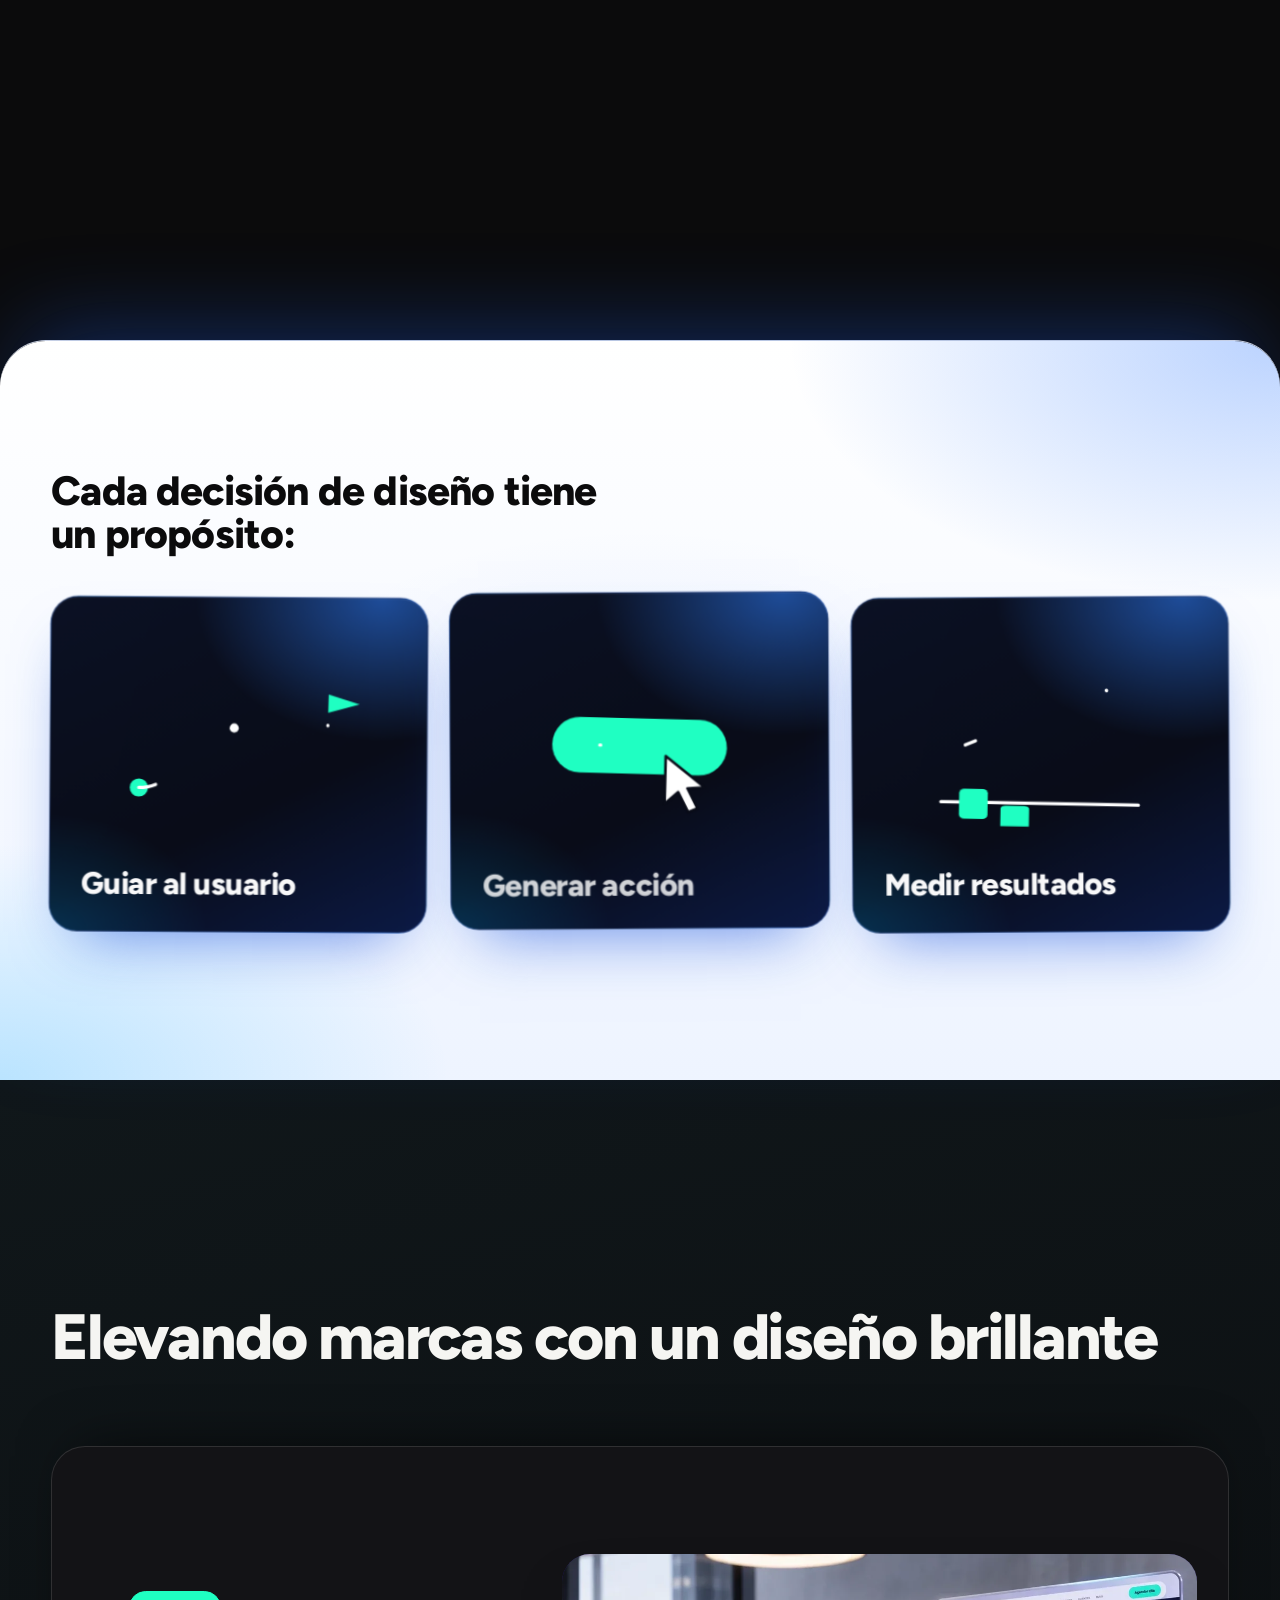
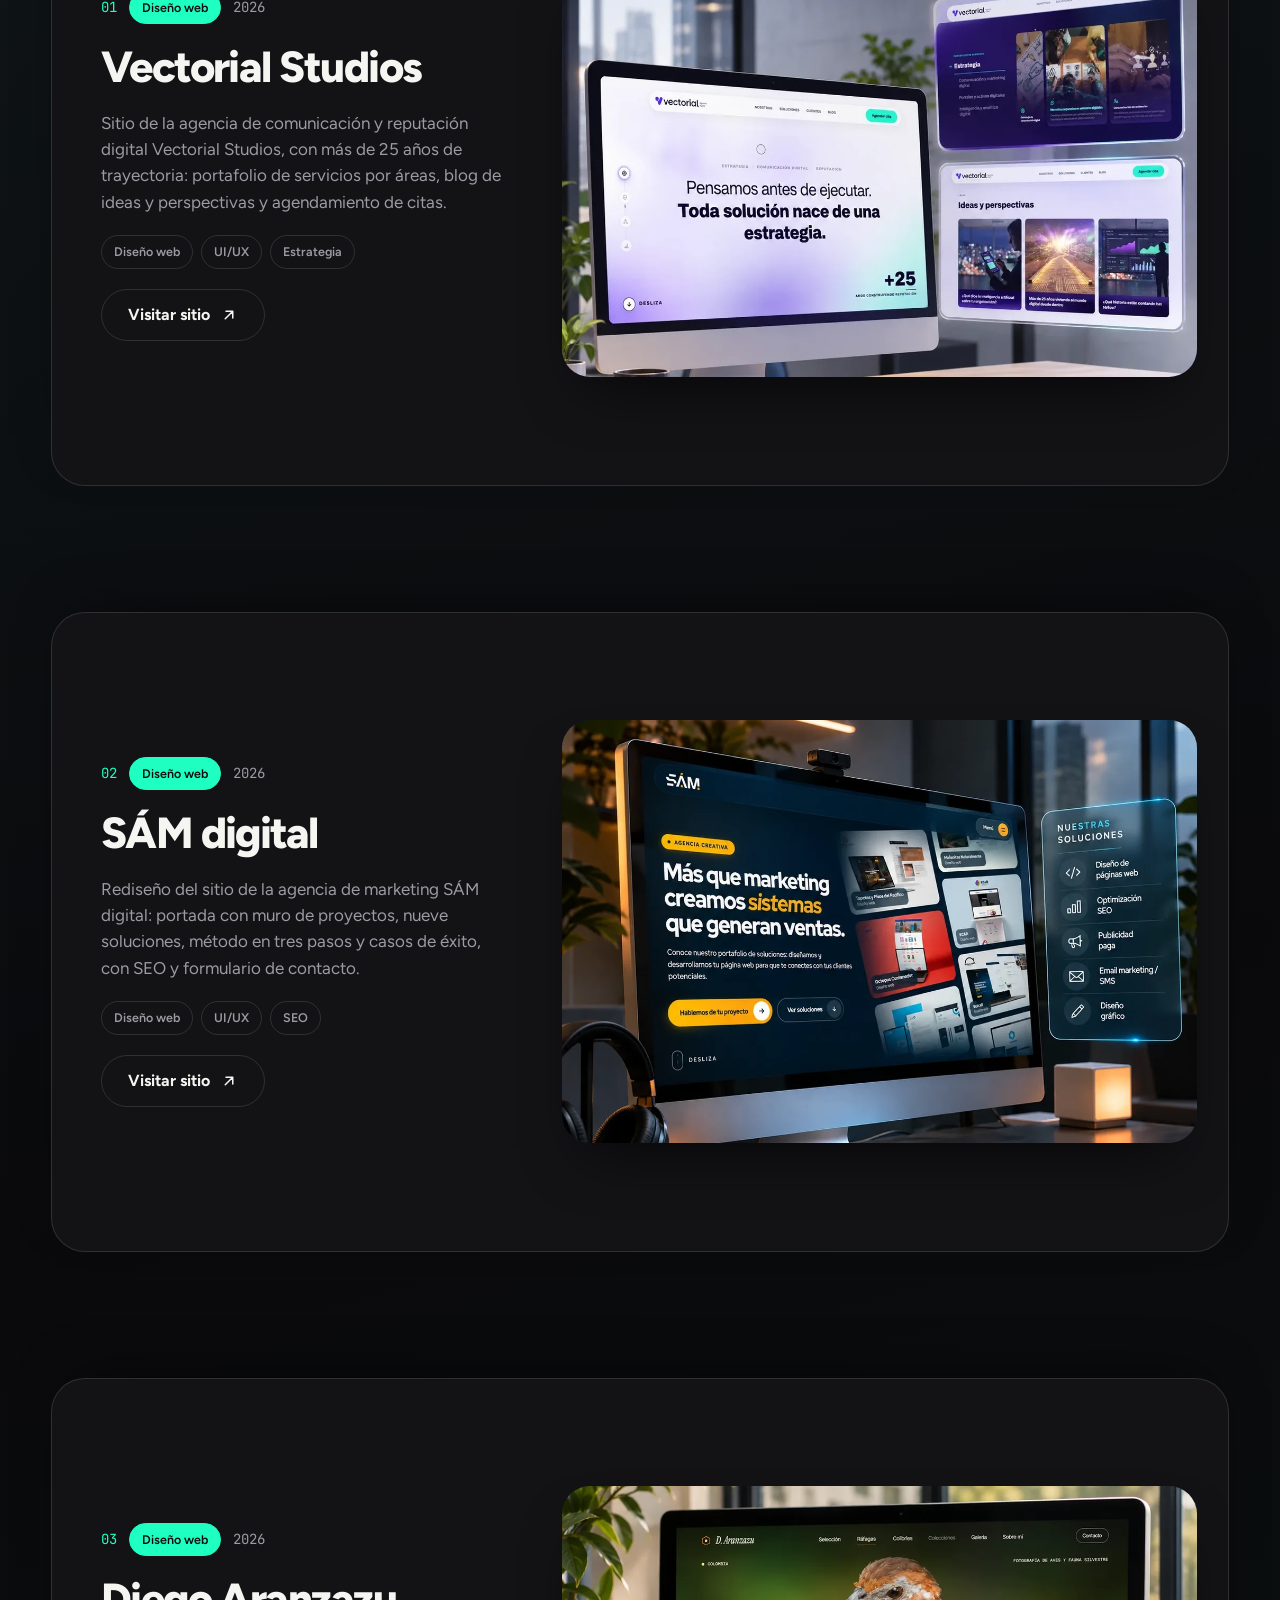
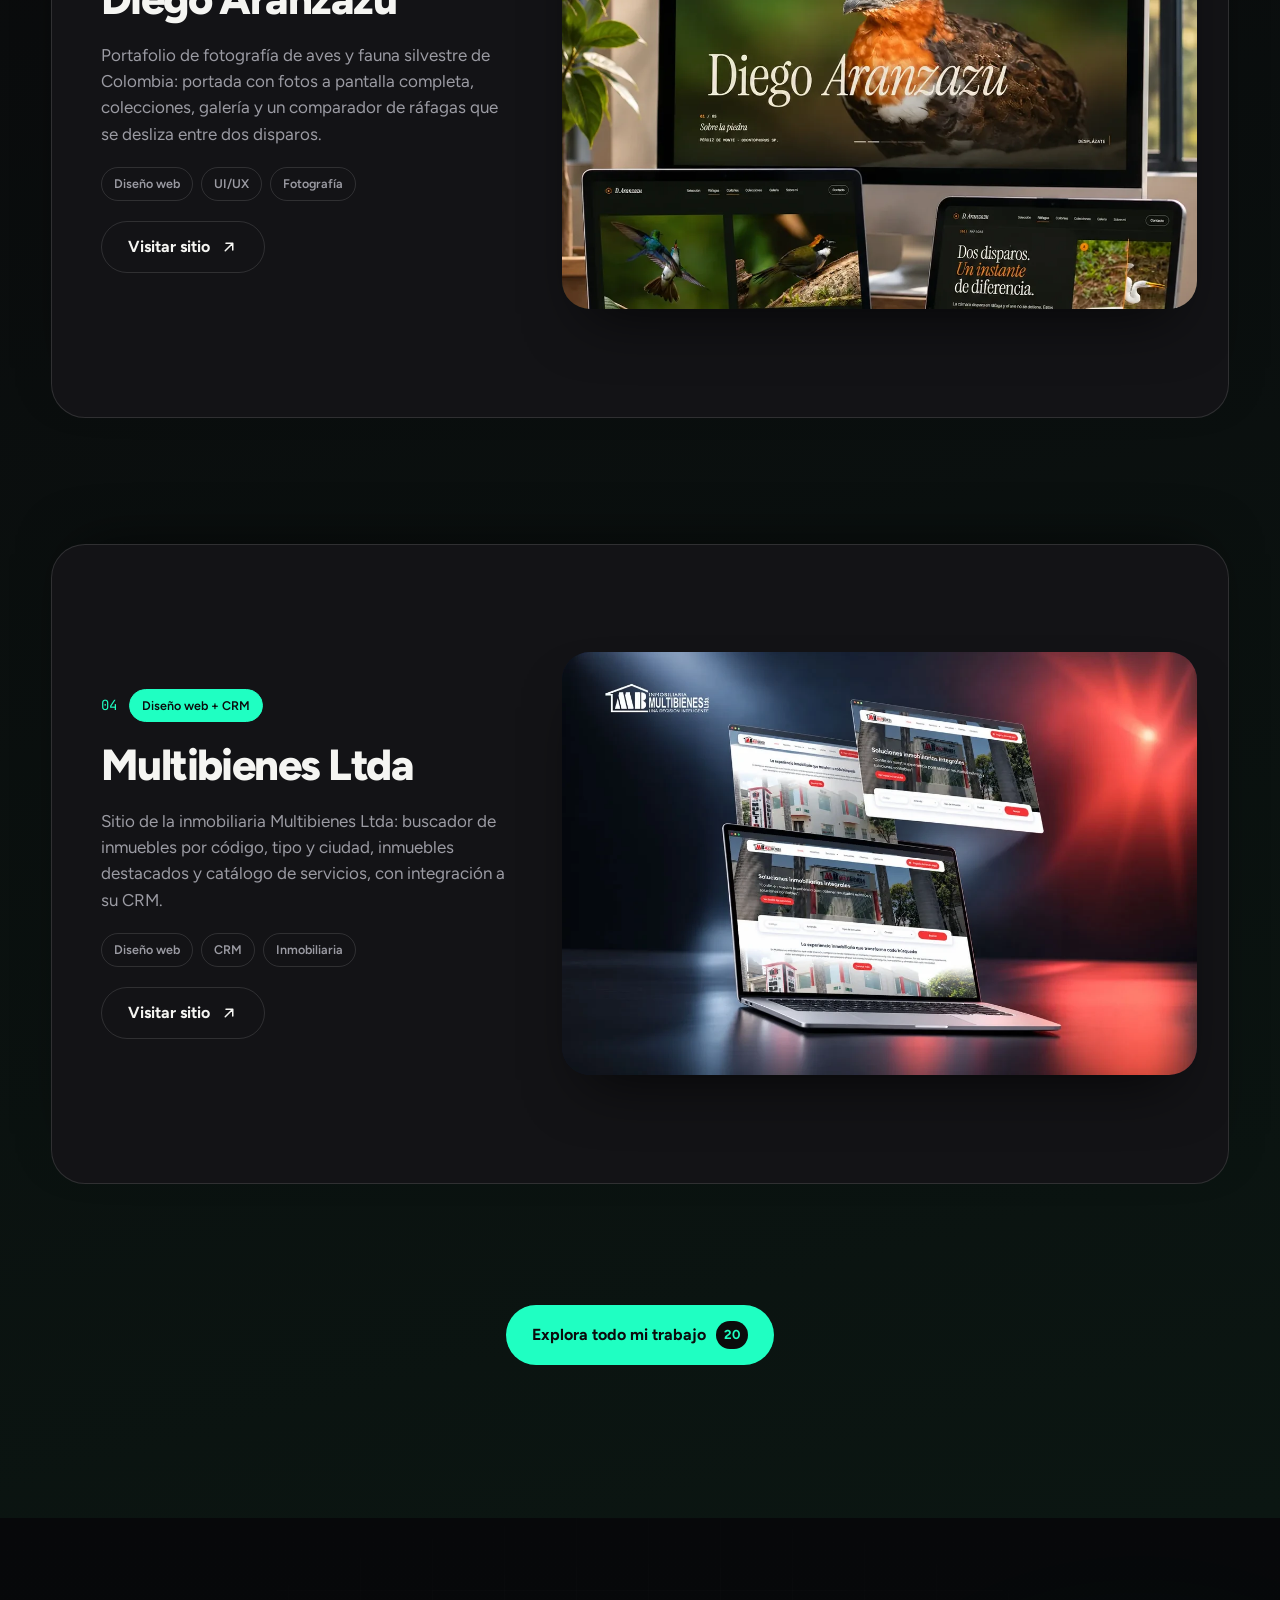
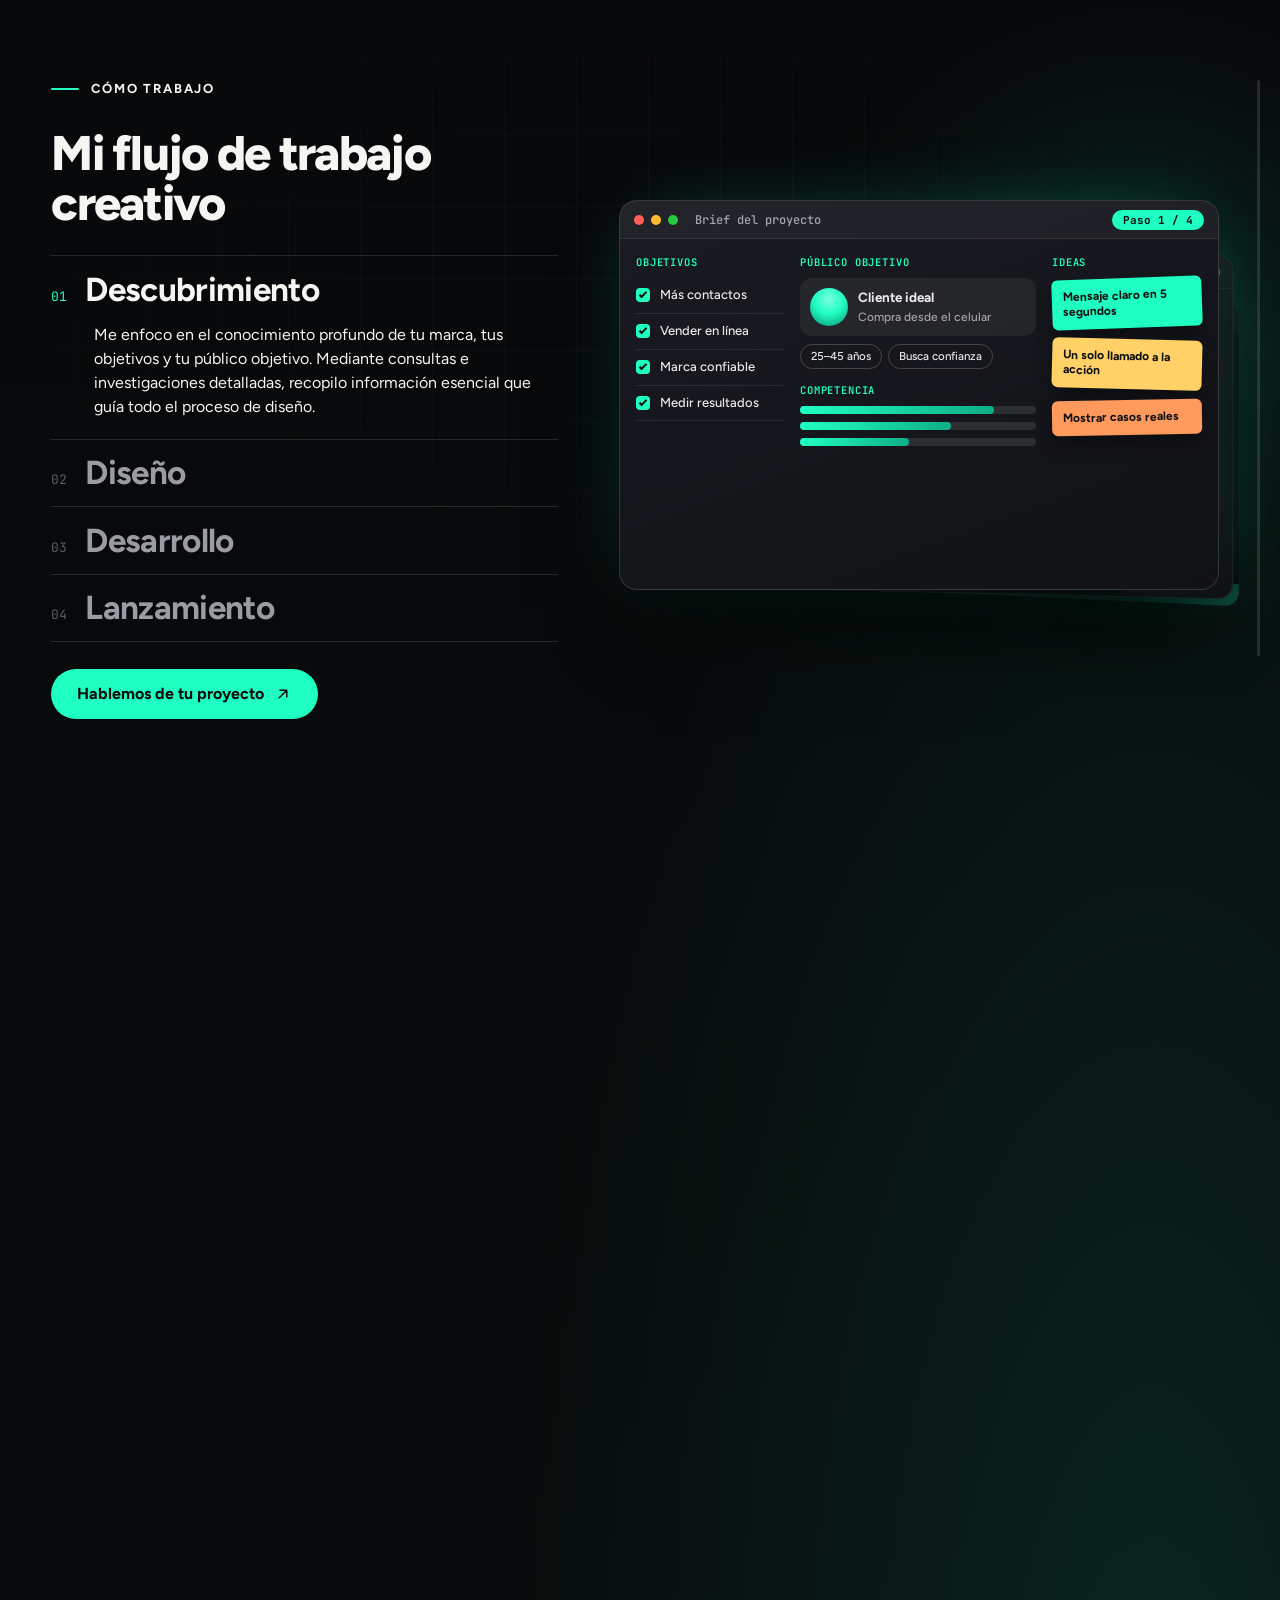
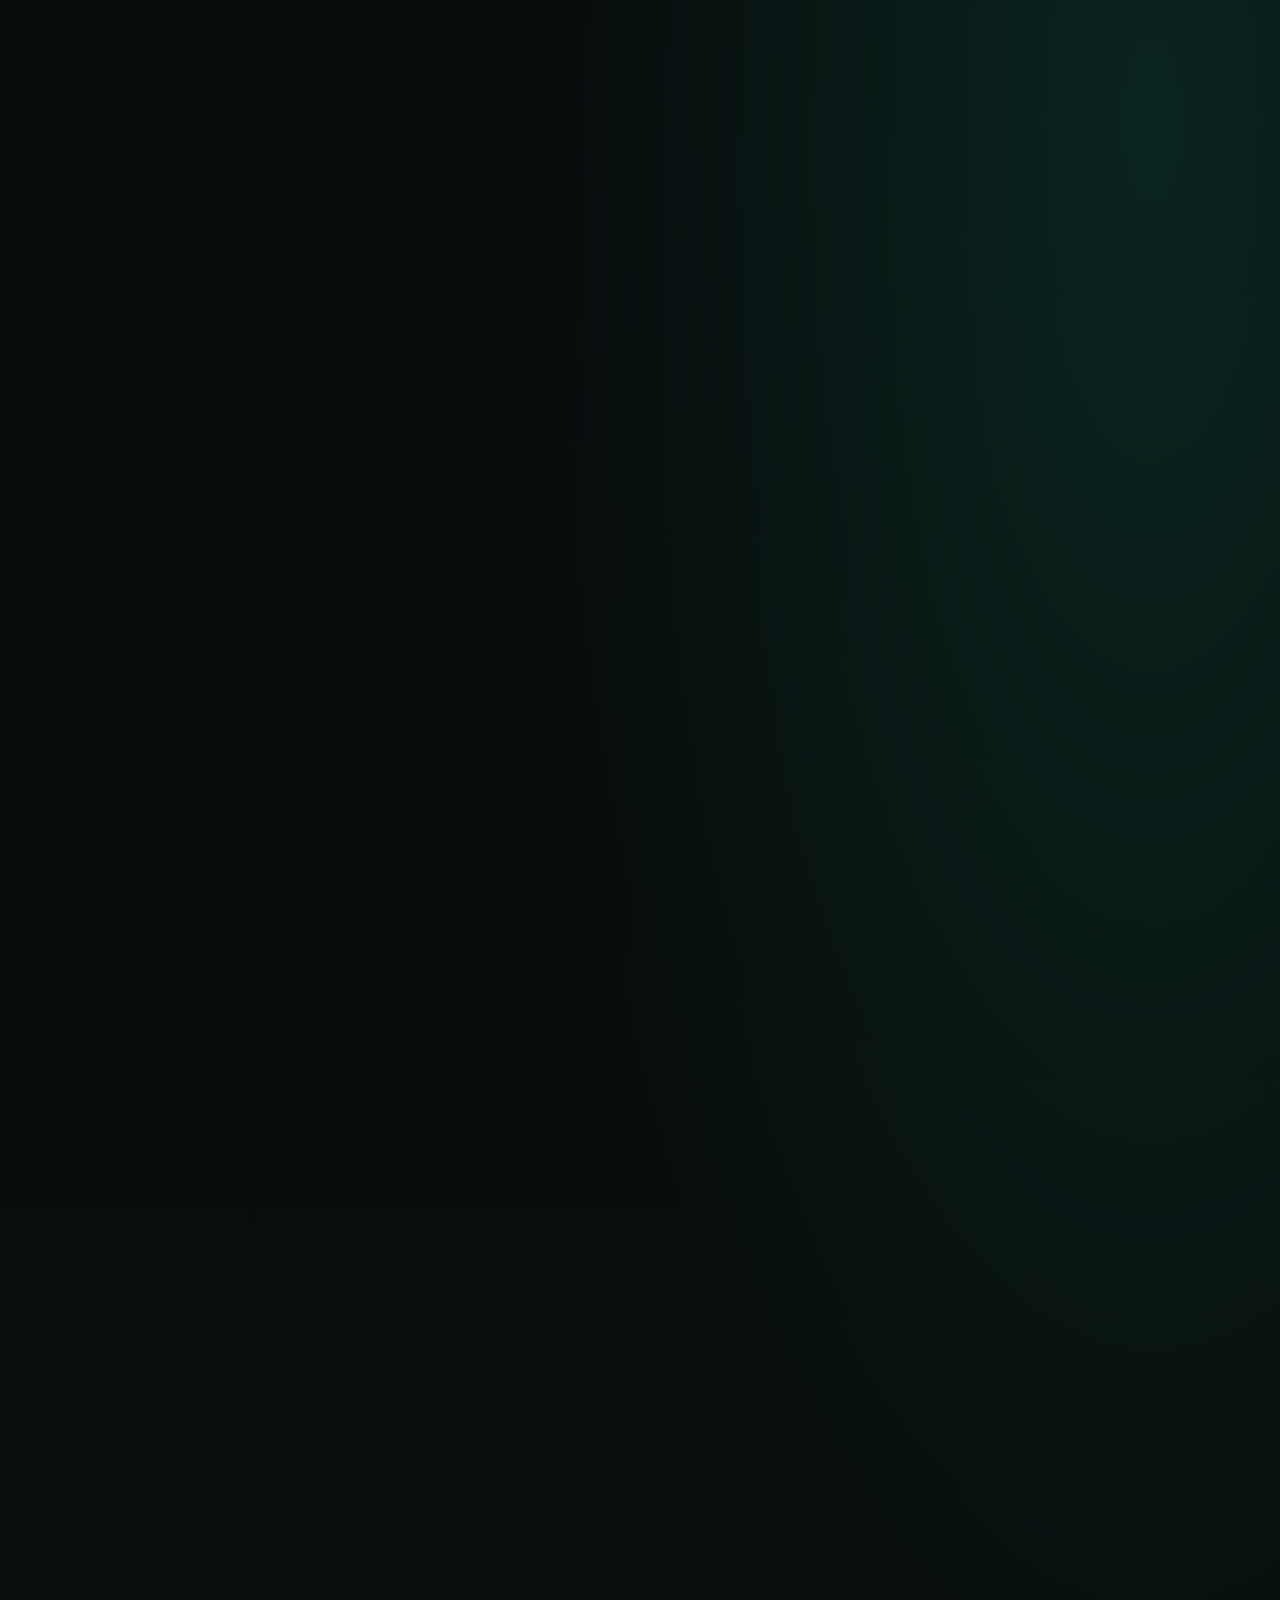
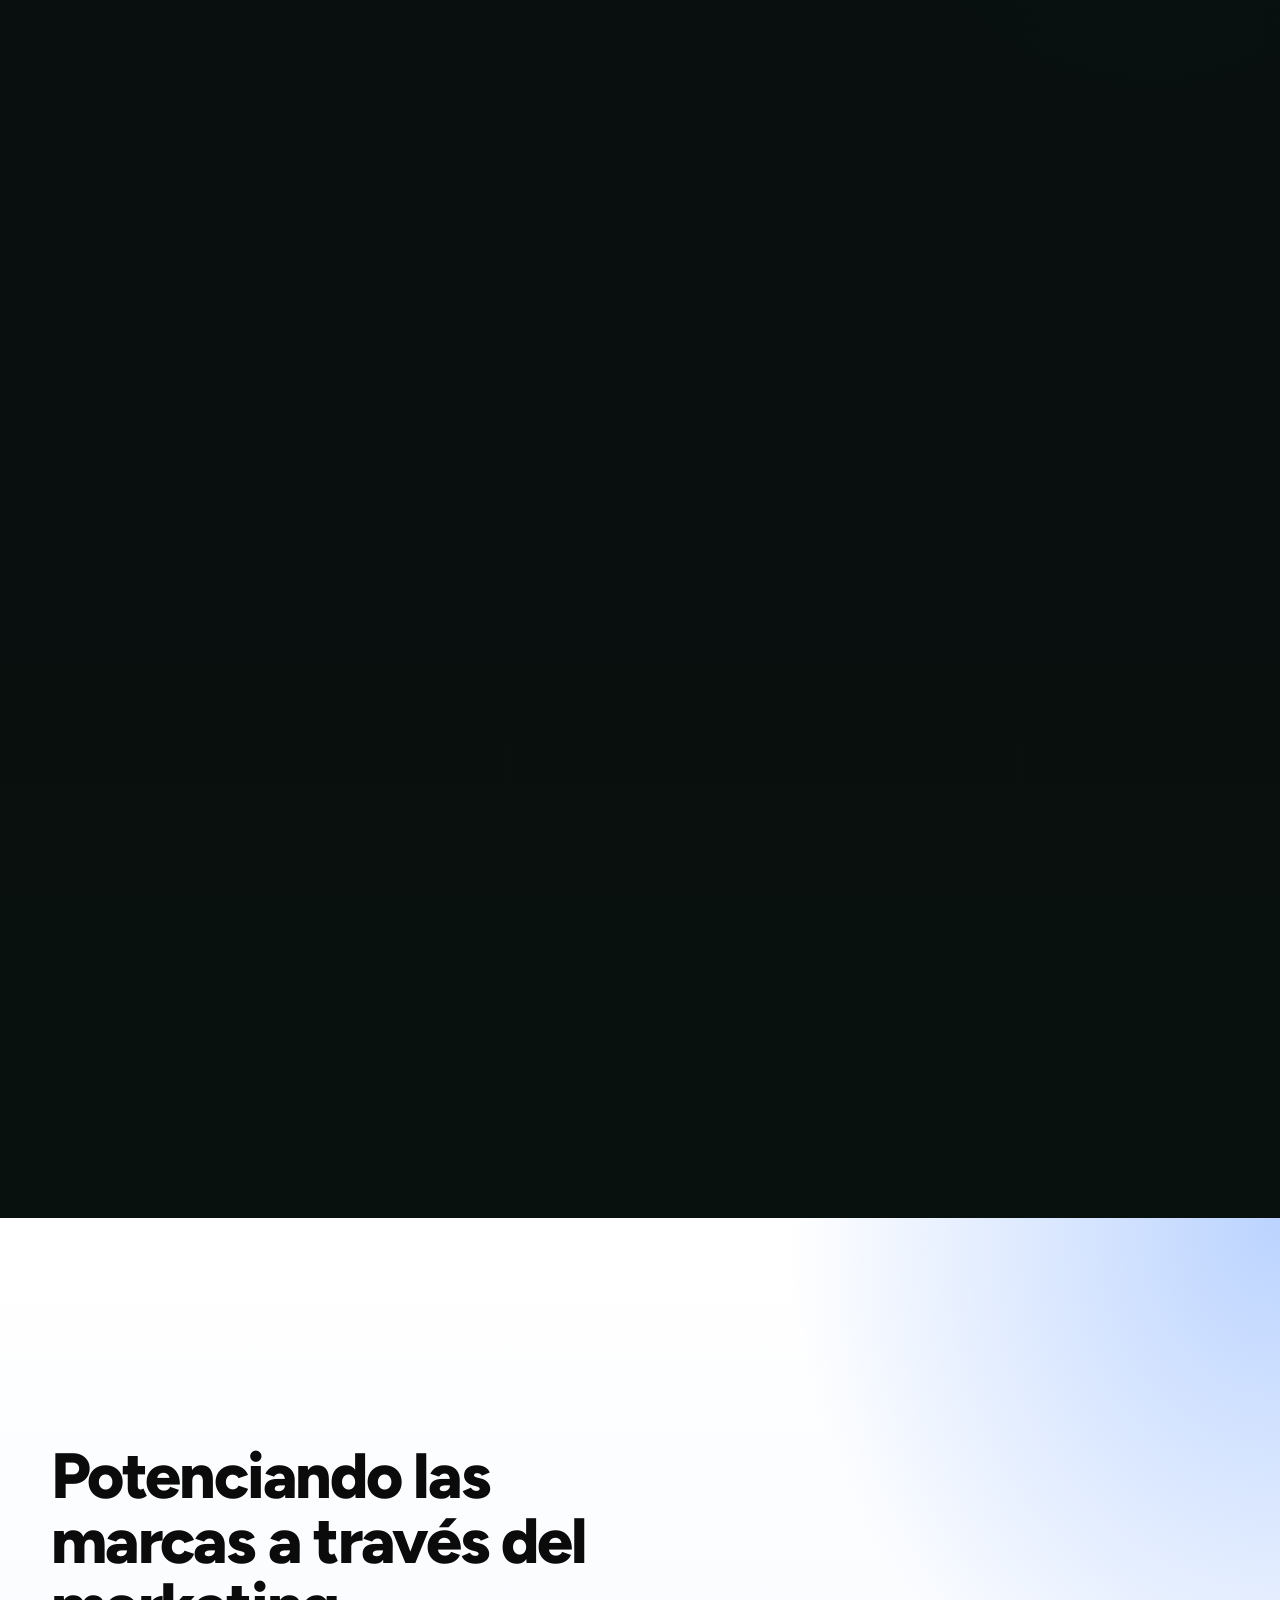
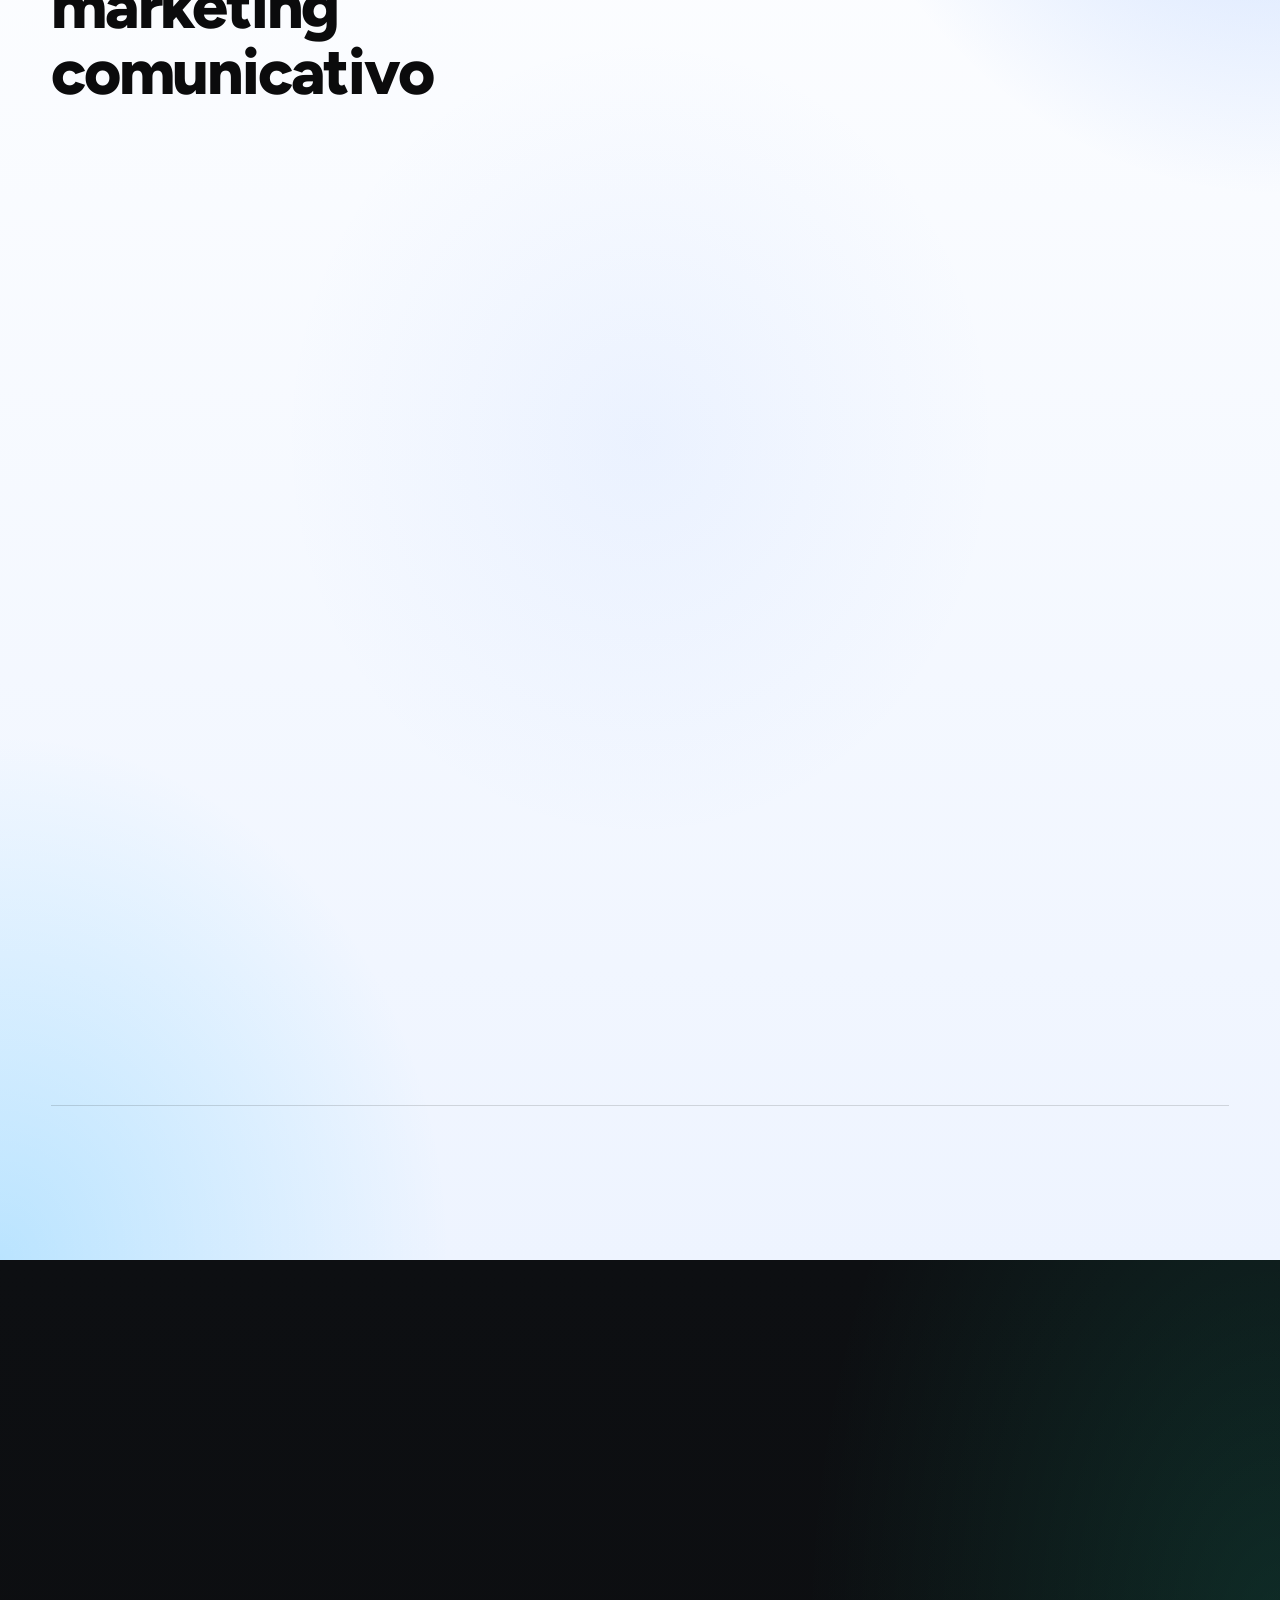
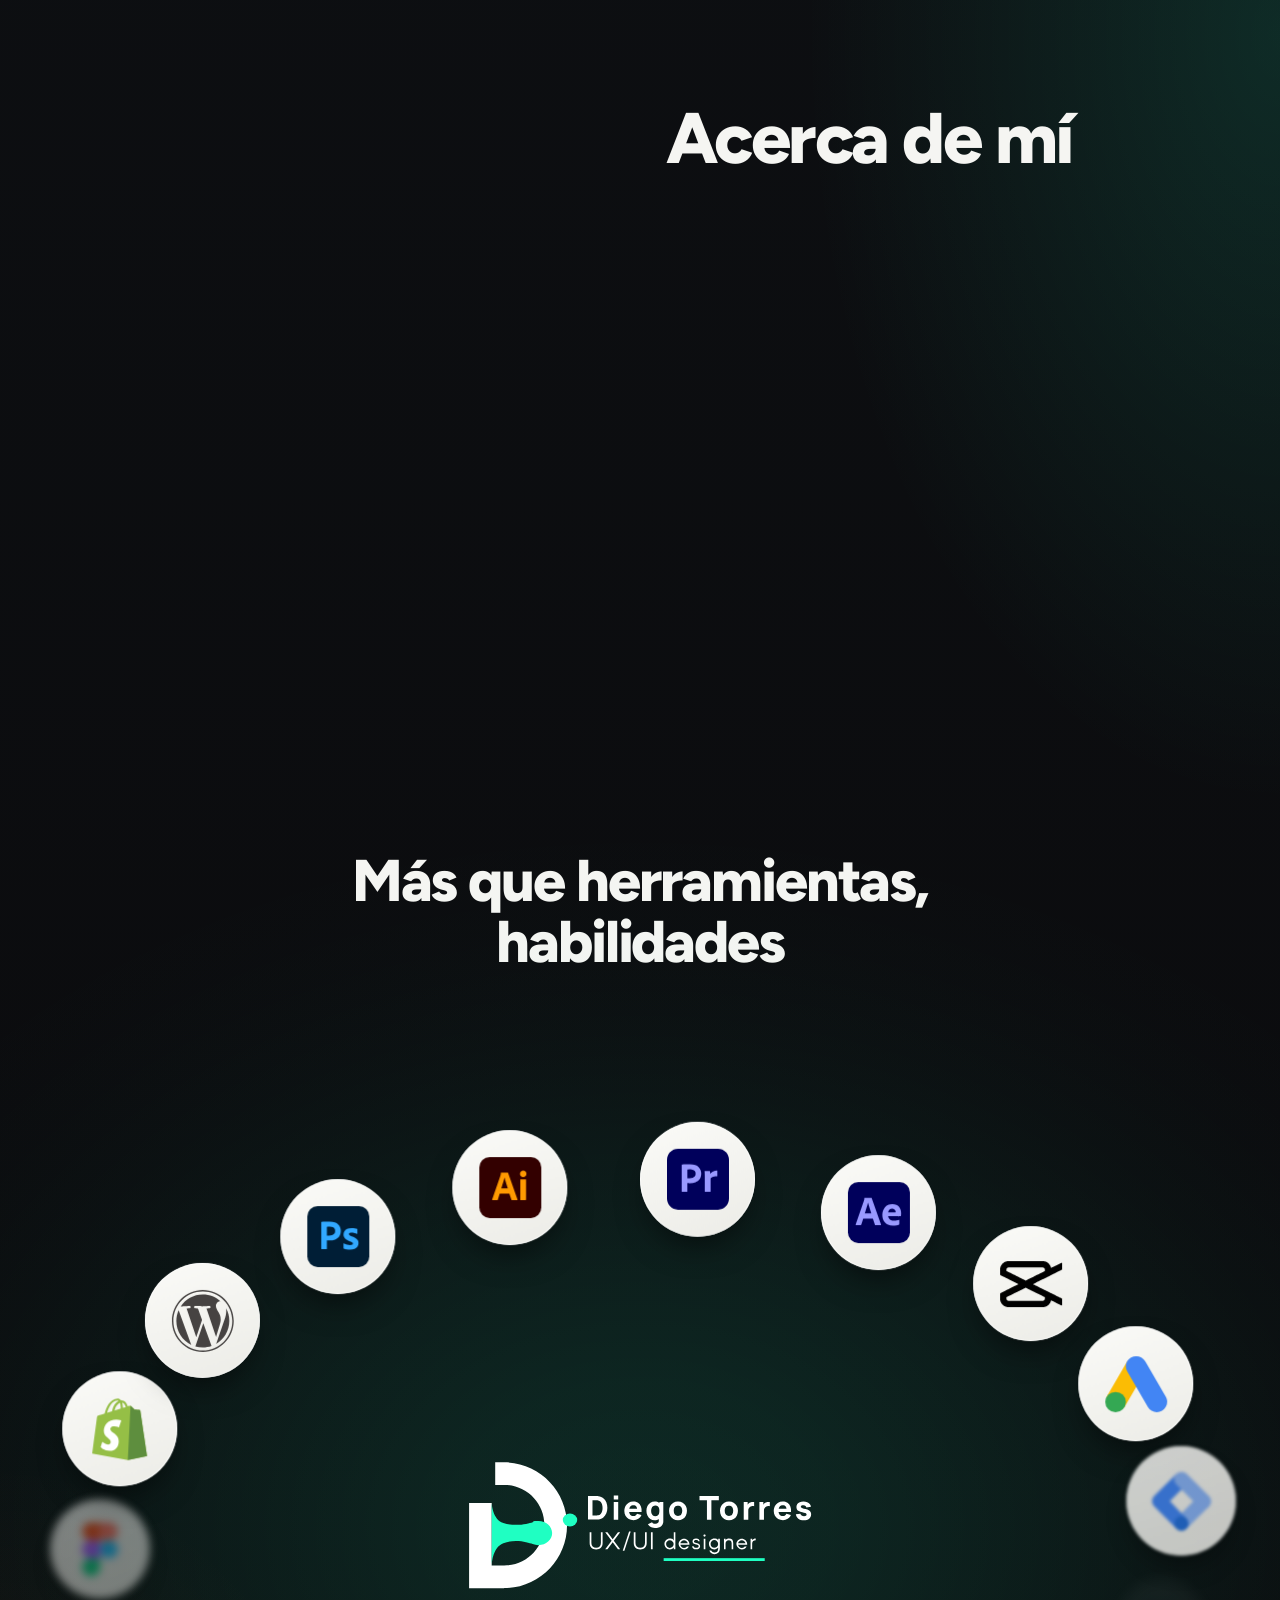
==== commit 91d75ecb: "Portafolio: agrega Diego Aranzazu (fotografía) en 3.er lugar; sale Invest Pacific de la portada Mini" ====
--- a/index.html
+++ b/index.html
@@ -234,10 +234,25 @@
     </a>
   </div>
 </article>
+<article class="pcard" style="--accent:#16241a">
+  <div class="pcard__inner">
+    <div class="pcard__info">
+      <div class="pcard__top"><span class="pcard__num">03</span><span class="badge">Diseño web</span><span class="pcard__year">2026</span></div>
+      <h3 class="pcard__title">Diego Aranzazu</h3>
+      <p class="pcard__desc">Portafolio de fotografía de aves y fauna silvestre de Colombia: portada con fotos a pantalla completa, colecciones, galería y un comparador de ráfagas que se desliza entre dos disparos.</p>
+      <ul class="tags"><li>Diseño web</li><li>UI/UX</li><li>Fotografía</li></ul>
+      <a class="btn btn--line" href="https://aranzazuphotos.com/" target="_blank" rel="noopener noreferrer" data-cursor="Abrir">Visitar sitio <svg class="ico" viewBox="0 0 24 24" aria-hidden="true"><path d="M7 17 17 7M8 7h9v9" fill="none" stroke="currentColor" stroke-width="2" stroke-linecap="round" stroke-linejoin="round"/></svg></a>
+    </div>
+    <a class="pcard__media" href="https://aranzazuphotos.com/" target="_blank" rel="noopener noreferrer" data-tilt data-cursor="Ver" tabindex="-1" aria-hidden="true">
+      <img src="assets/img/projects/diego-aranzazu.webp" alt="Sitio web del fotógrafo Diego Aranzazu en monitor, portátil y tableta, con una perdiz de monte en la portada y el comparador «Dos disparos. Un instante de diferencia»" width="1200" height="800" loading="eager" decoding="async">
+      <span class="glare"></span>
+    </a>
+  </div>
+</article>
 <article class="pcard" style="--accent:#12182b">
   <div class="pcard__inner">
     <div class="pcard__info">
-      <div class="pcard__top"><span class="pcard__num">03</span><span class="badge">Diseño web + CRM</span></div>
+      <div class="pcard__top"><span class="pcard__num">04</span><span class="badge">Diseño web + CRM</span></div>
       <h3 class="pcard__title">Multibienes Ltda</h3>
       <p class="pcard__desc">Sitio de la inmobiliaria Multibienes Ltda: buscador de inmuebles por código, tipo y ciudad, inmuebles destacados y catálogo de servicios, con integración a su CRM.</p>
       <ul class="tags"><li>Diseño web</li><li>CRM</li><li>Inmobiliaria</li></ul>
@@ -249,24 +264,9 @@
     </a>
   </div>
 </article>
-<article class="pcard" style="--accent:#0a1a6e">
-  <div class="pcard__inner">
-    <div class="pcard__info">
-      <div class="pcard__top"><span class="pcard__num">04</span><span class="badge">Prototipo Figma</span><span class="pcard__year">2026</span></div>
-      <h3 class="pcard__title">Invest Pacific</h3>
-      <p class="pcard__desc">Prototipo del portal que promueve la inversión en el Pacífico colombiano: servicios, directorio de proveedores y megamenú de navegación.</p>
-      <ul class="tags"><li>UI/UX</li><li>Figma</li></ul>
-      <a class="btn btn--line" href="https://www.figma.com/proto/sOx7dur0wTKNmjbSGj4dV0/Invest-pacific?node-id=1774-7216&amp;viewport=1929%2C1130%2C0.5&amp;t=XPaAkTiLe54LVL4k-8&amp;scaling=min-zoom&amp;content-scaling=fixed&amp;starting-point-node-id=1%3A2&amp;show-proto-sidebar=1&amp;page-id=0%3A1&amp;hide-ui=1" target="_blank" rel="noopener noreferrer" data-cursor="Abrir">Ver prototipo <svg class="ico" viewBox="0 0 24 24" aria-hidden="true"><path d="M7 17 17 7M8 7h9v9" fill="none" stroke="currentColor" stroke-width="2" stroke-linecap="round" stroke-linejoin="round"/></svg></a>
-    </div>
-    <a class="pcard__media" href="https://www.figma.com/proto/sOx7dur0wTKNmjbSGj4dV0/Invest-pacific?node-id=1774-7216&amp;viewport=1929%2C1130%2C0.5&amp;t=XPaAkTiLe54LVL4k-8&amp;scaling=min-zoom&amp;content-scaling=fixed&amp;starting-point-node-id=1%3A2&amp;show-proto-sidebar=1&amp;page-id=0%3A1&amp;hide-ui=1" target="_blank" rel="noopener noreferrer" data-tilt data-cursor="Ver" tabindex="-1" aria-hidden="true">
-      <img src="assets/img/projects/invest-pacific.webp" alt="Prototipo en Figma del portal de Invest Pacific: home, indicadores y megamenú" width="1200" height="800" loading="eager" decoding="async">
-      <span class="glare"></span>
-    </a>
-  </div>
-</article>
     </div>
     <div class="wrap work__more">
-      <a class="btn btn--mint" href="proyectos/" data-magnetic>Explora todo mi trabajo <span class="btn__count">19</span></a>
+      <a class="btn btn--mint" href="proyectos/" data-magnetic>Explora todo mi trabajo <span class="btn__count">20</span></a>
     </div>
   </section>
 
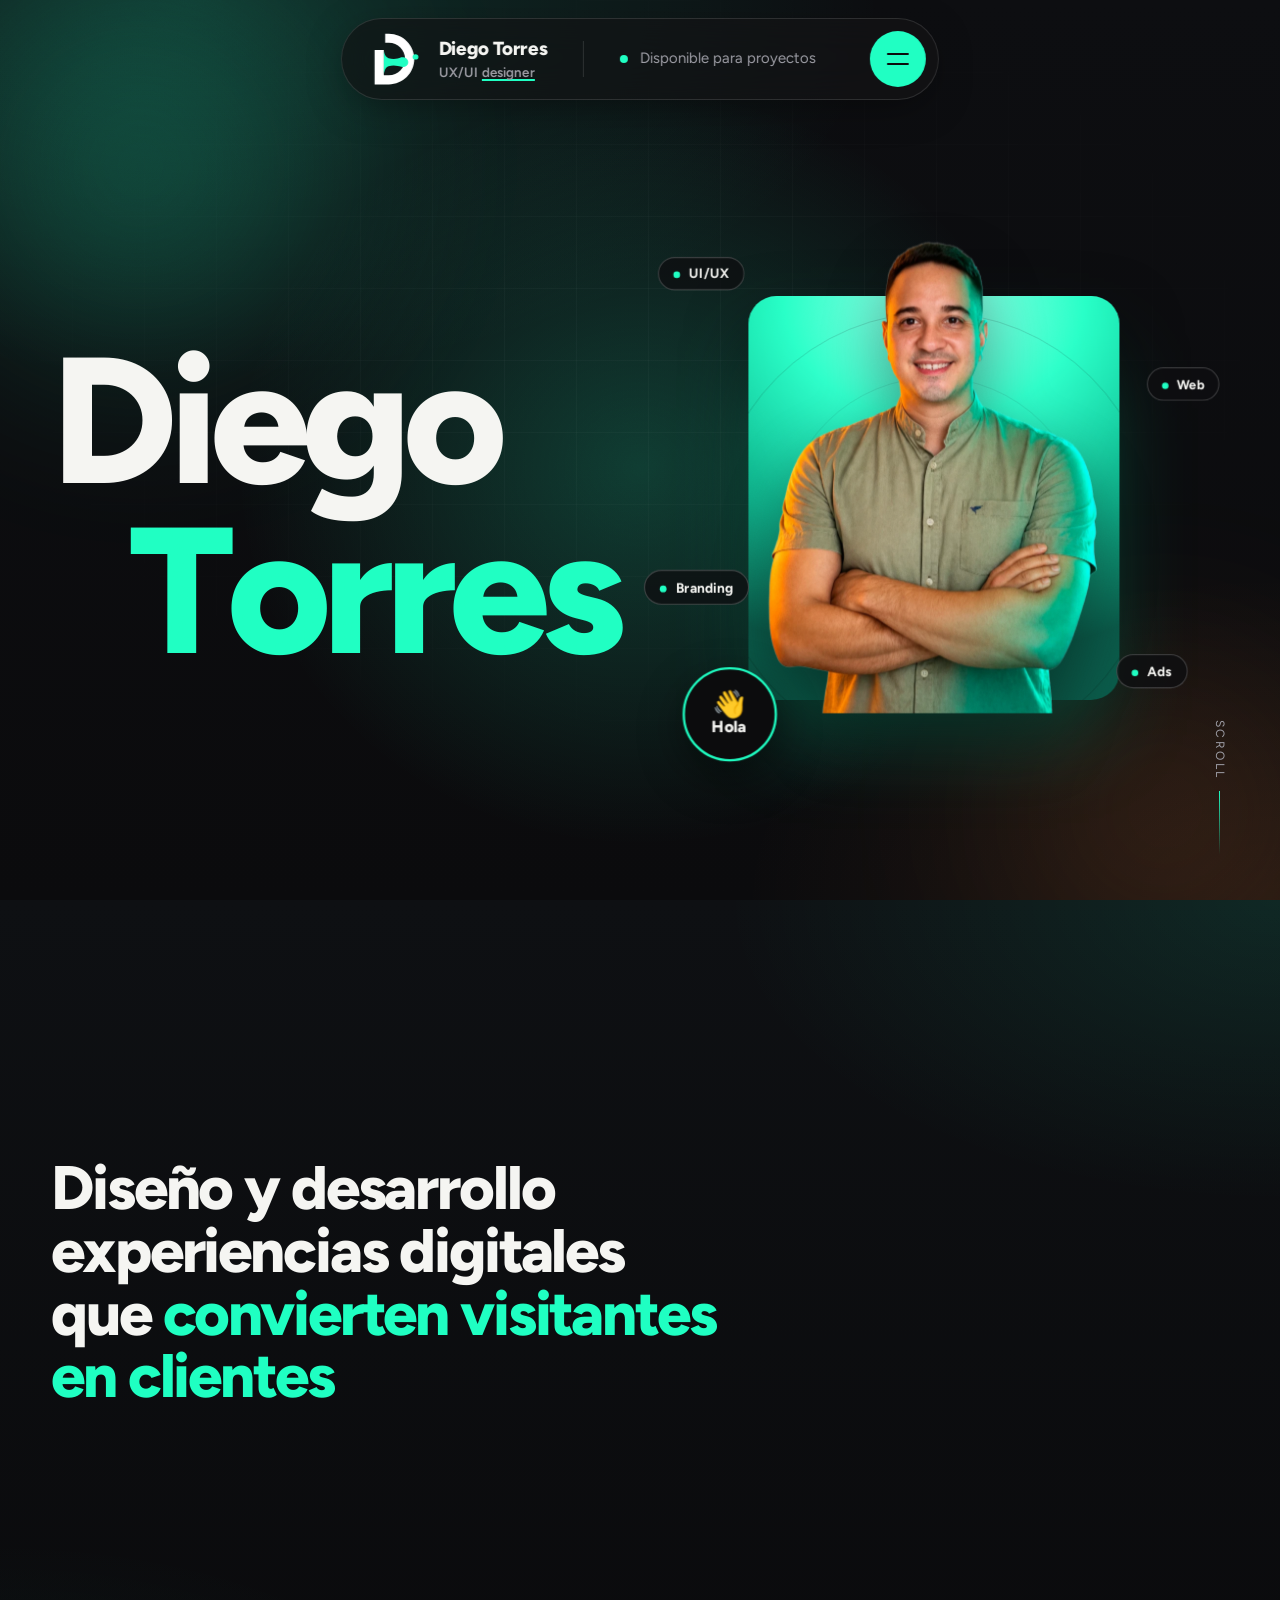
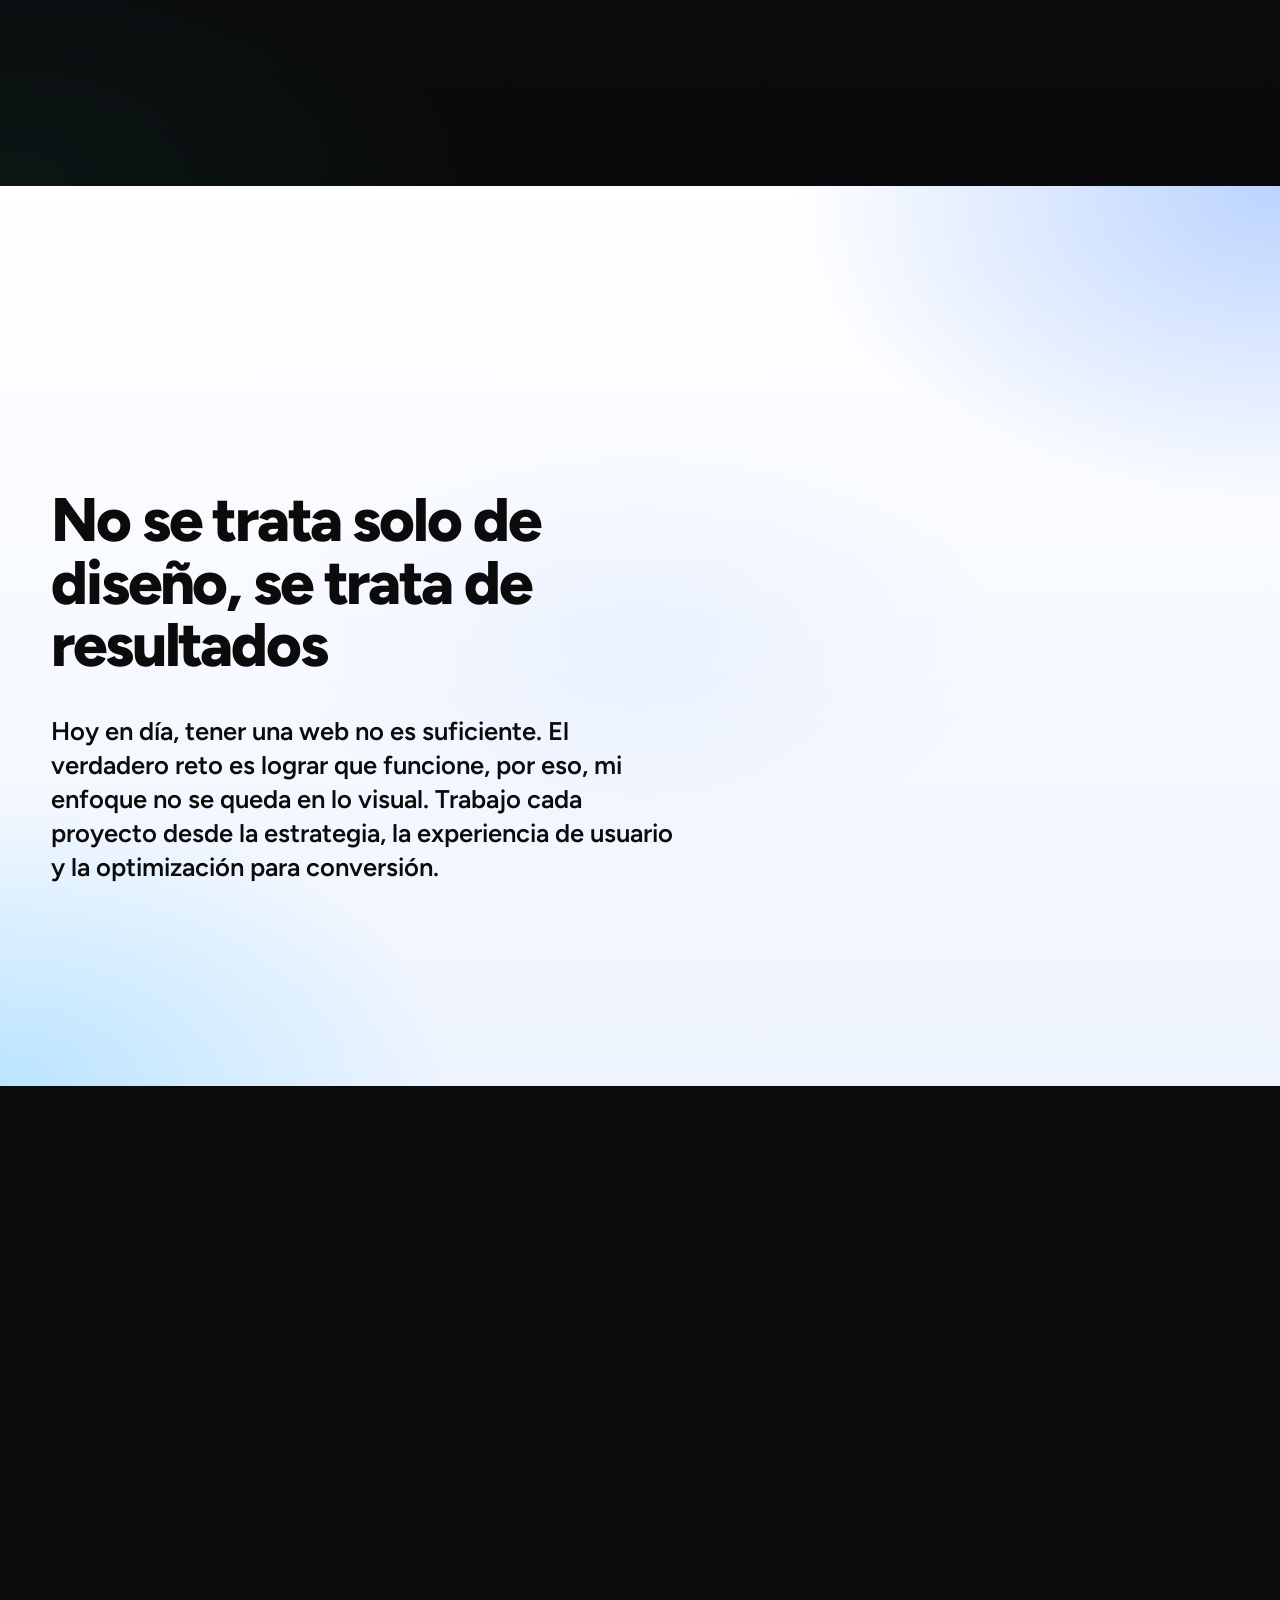
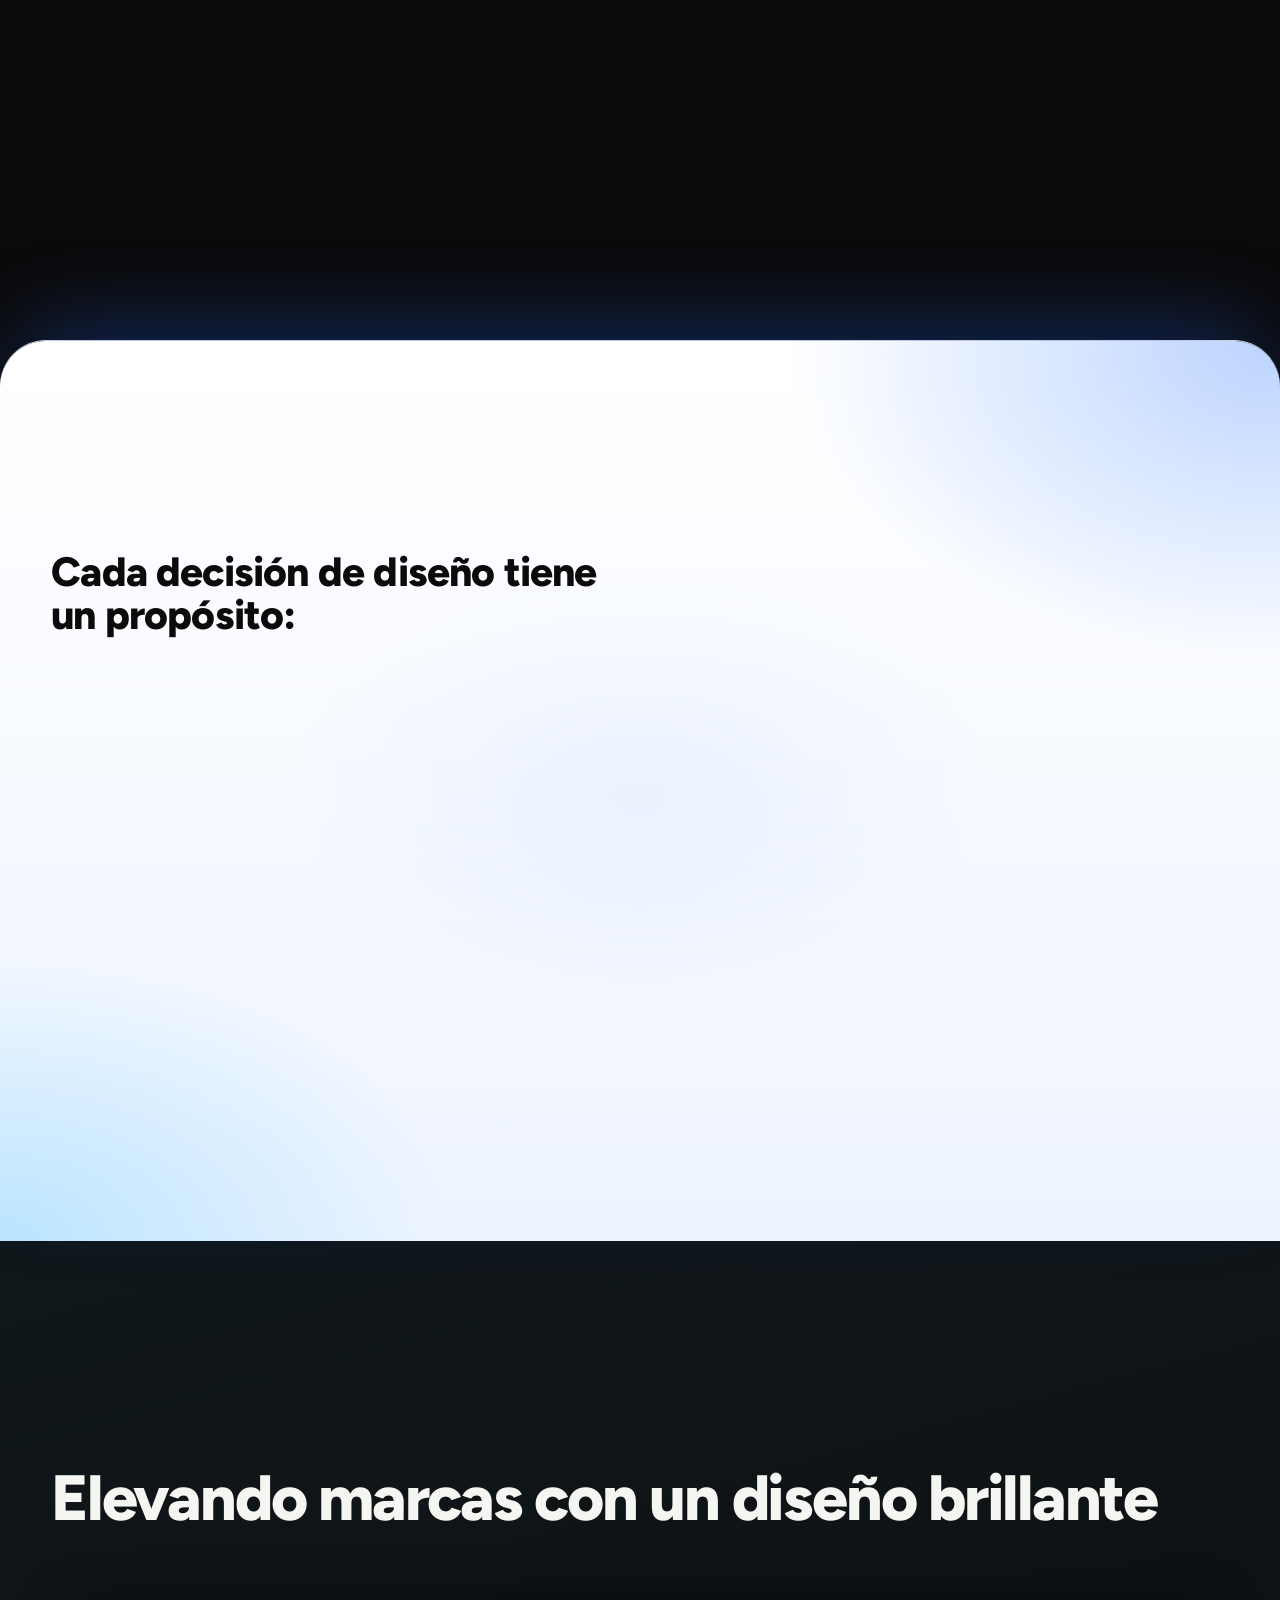
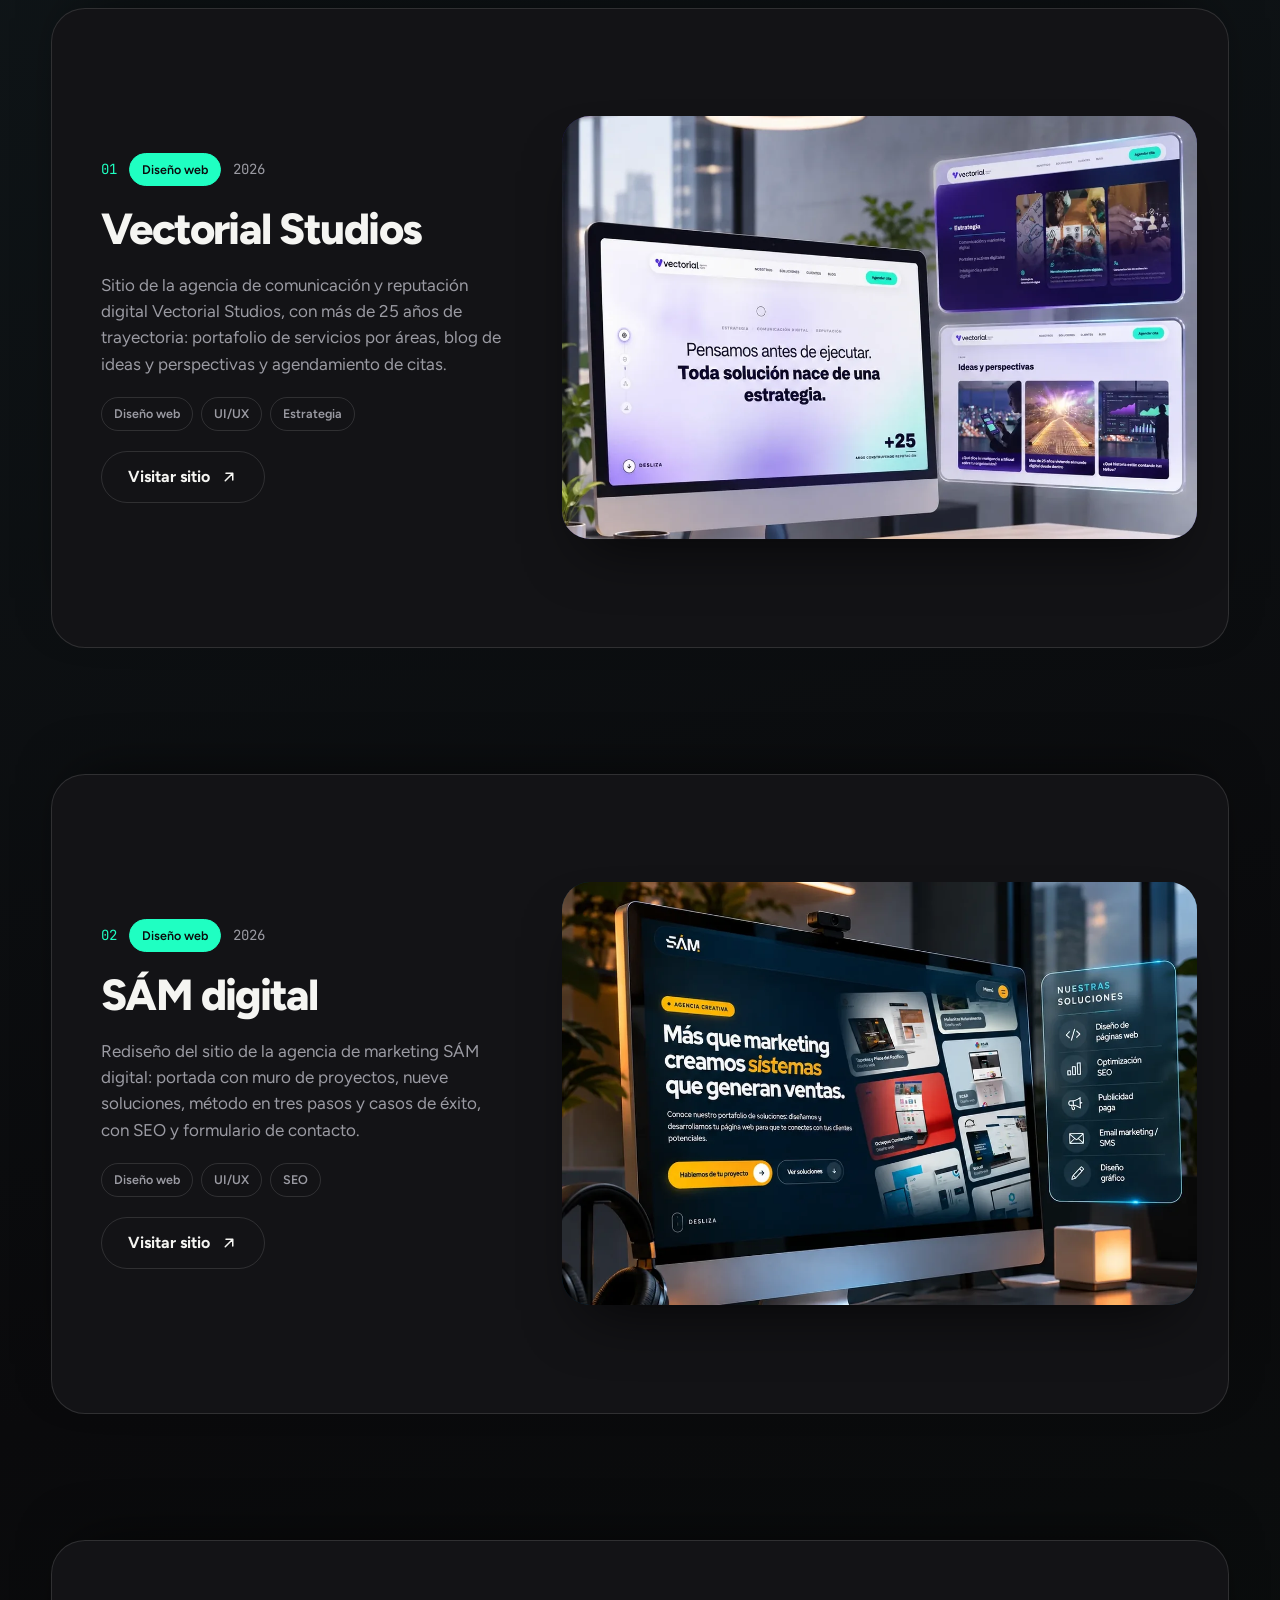
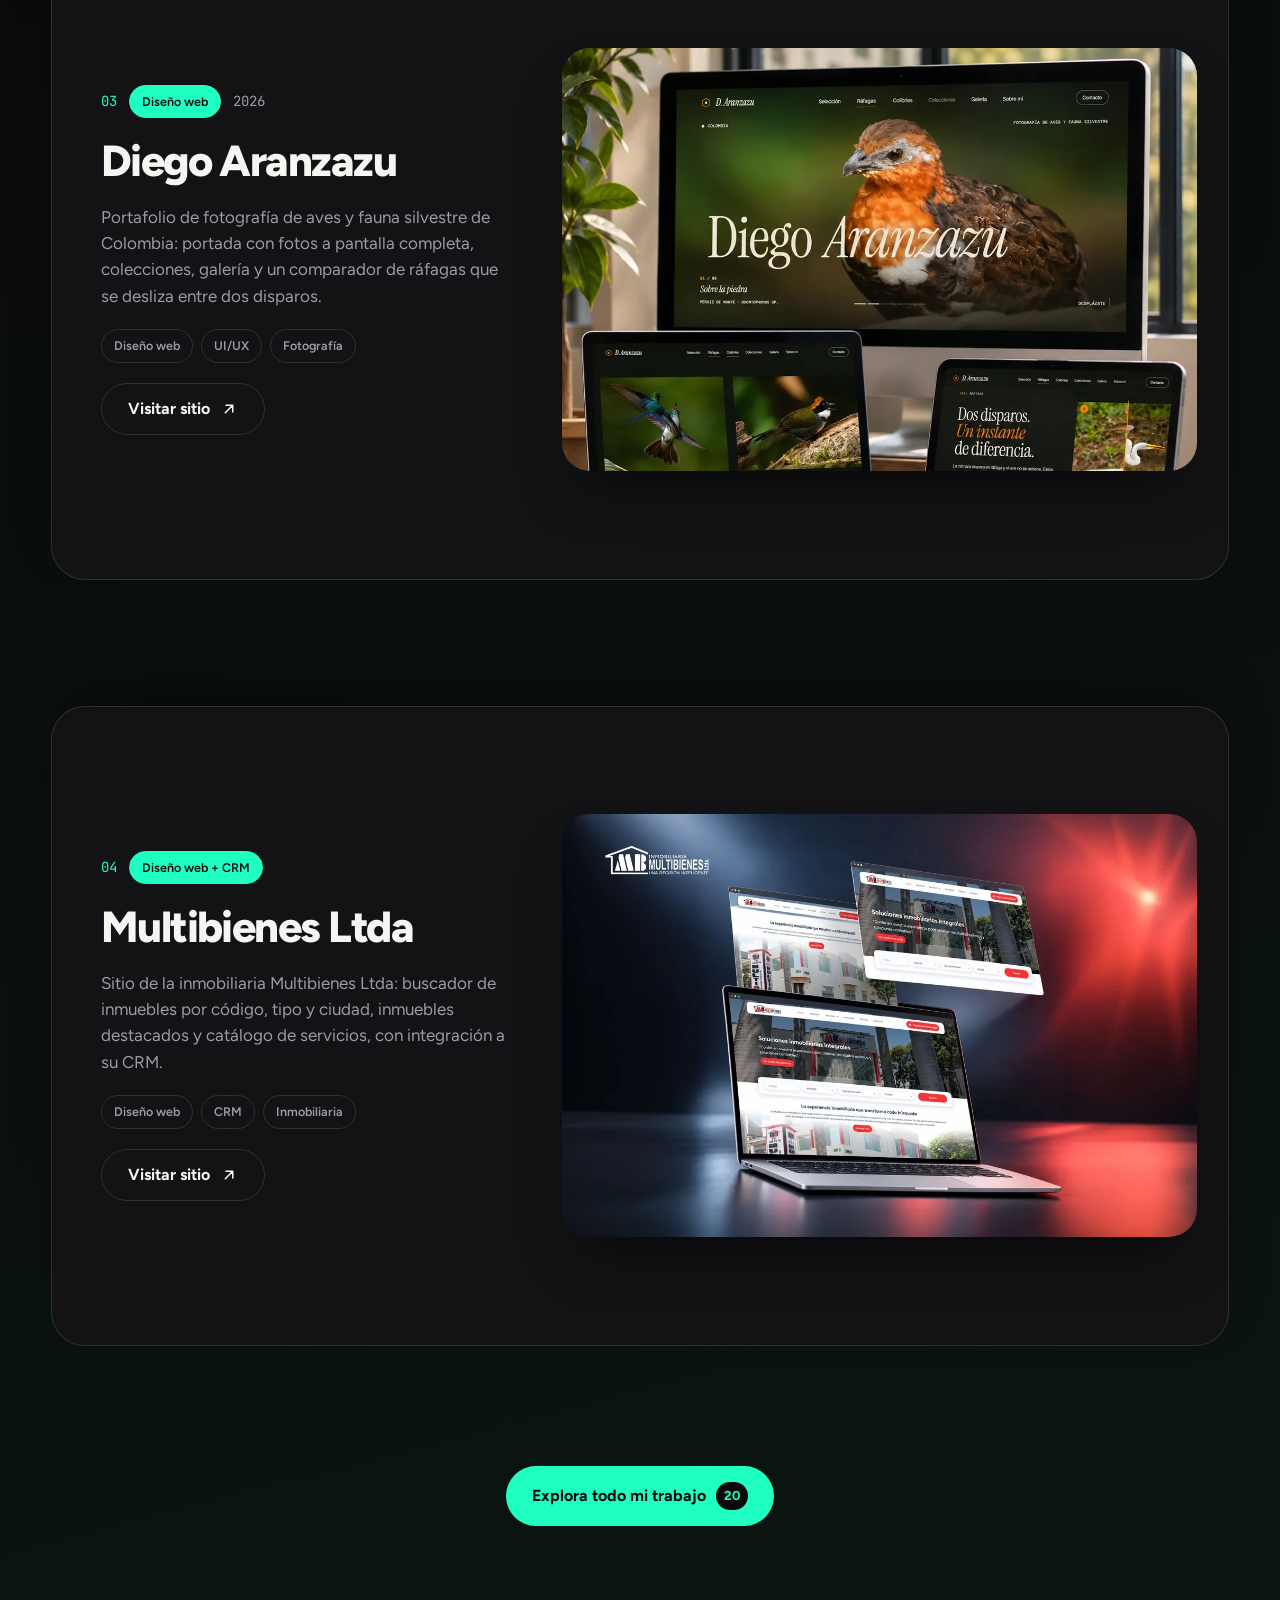
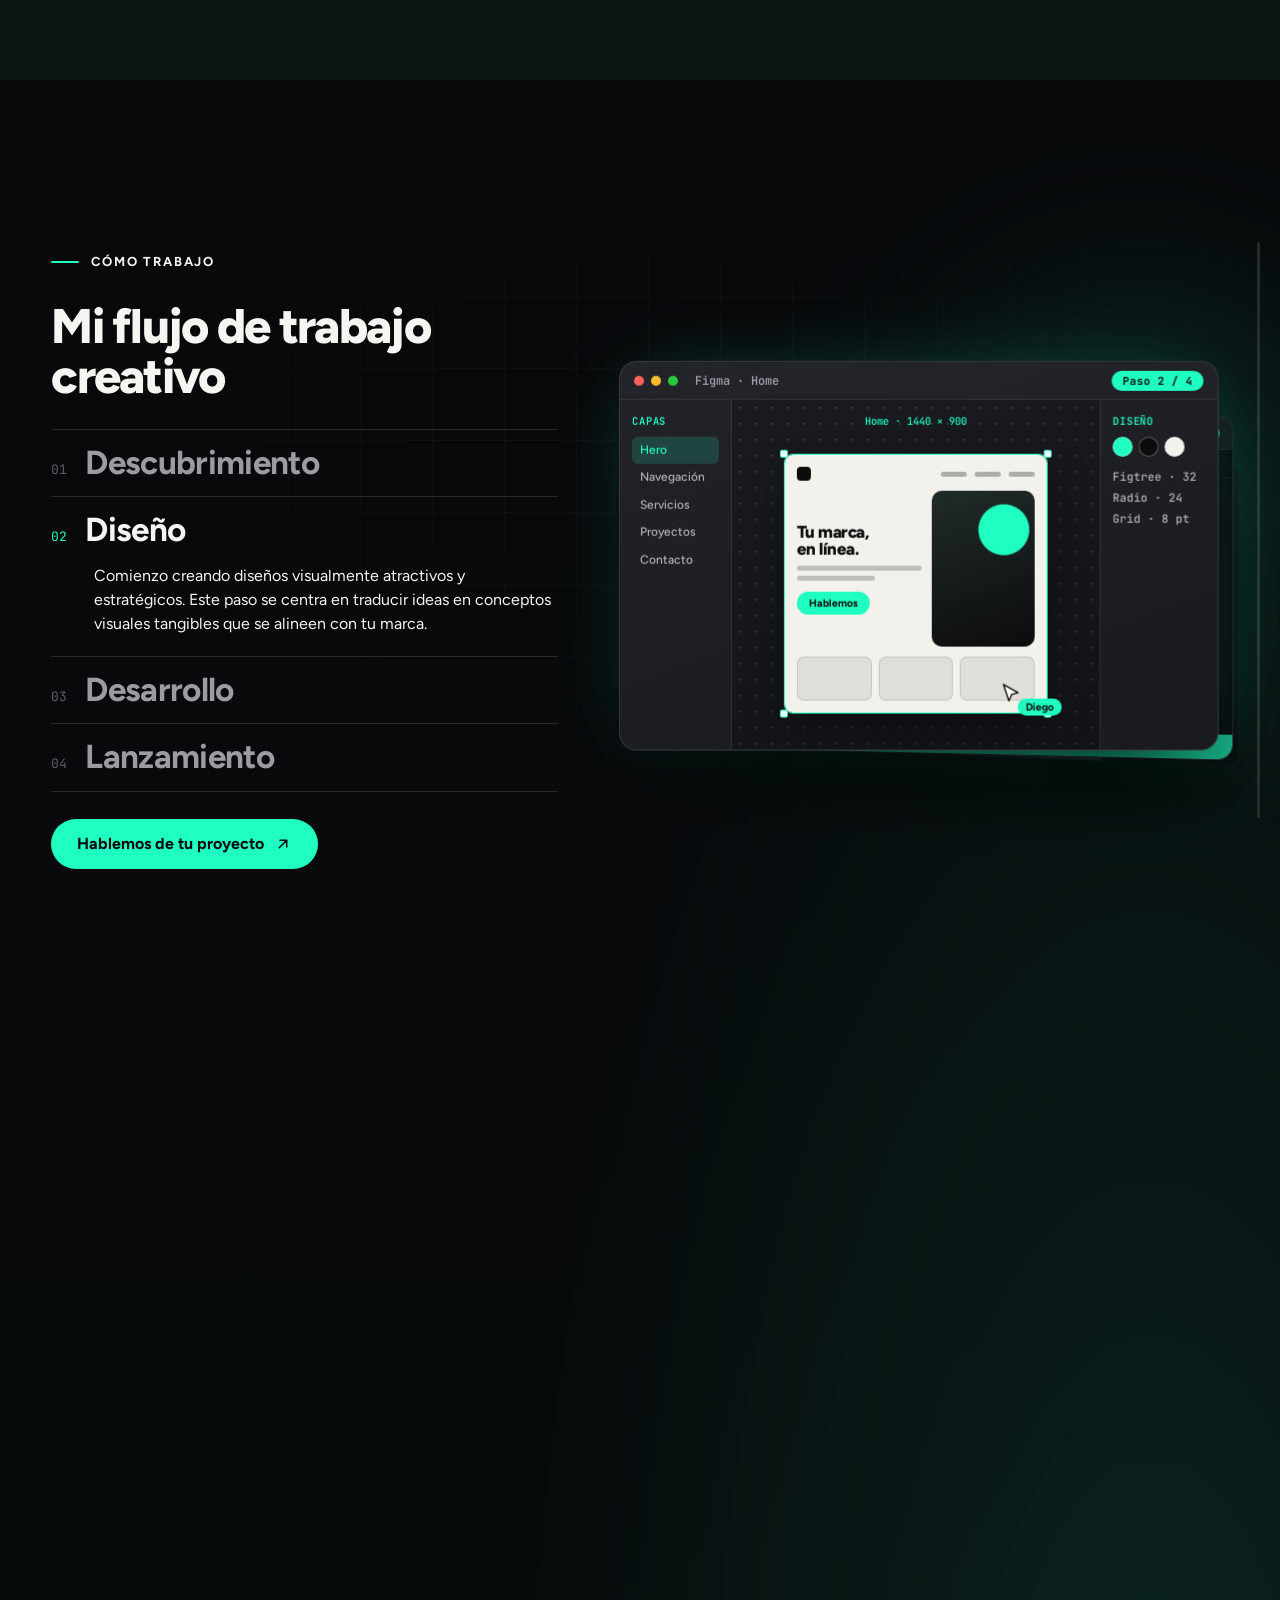
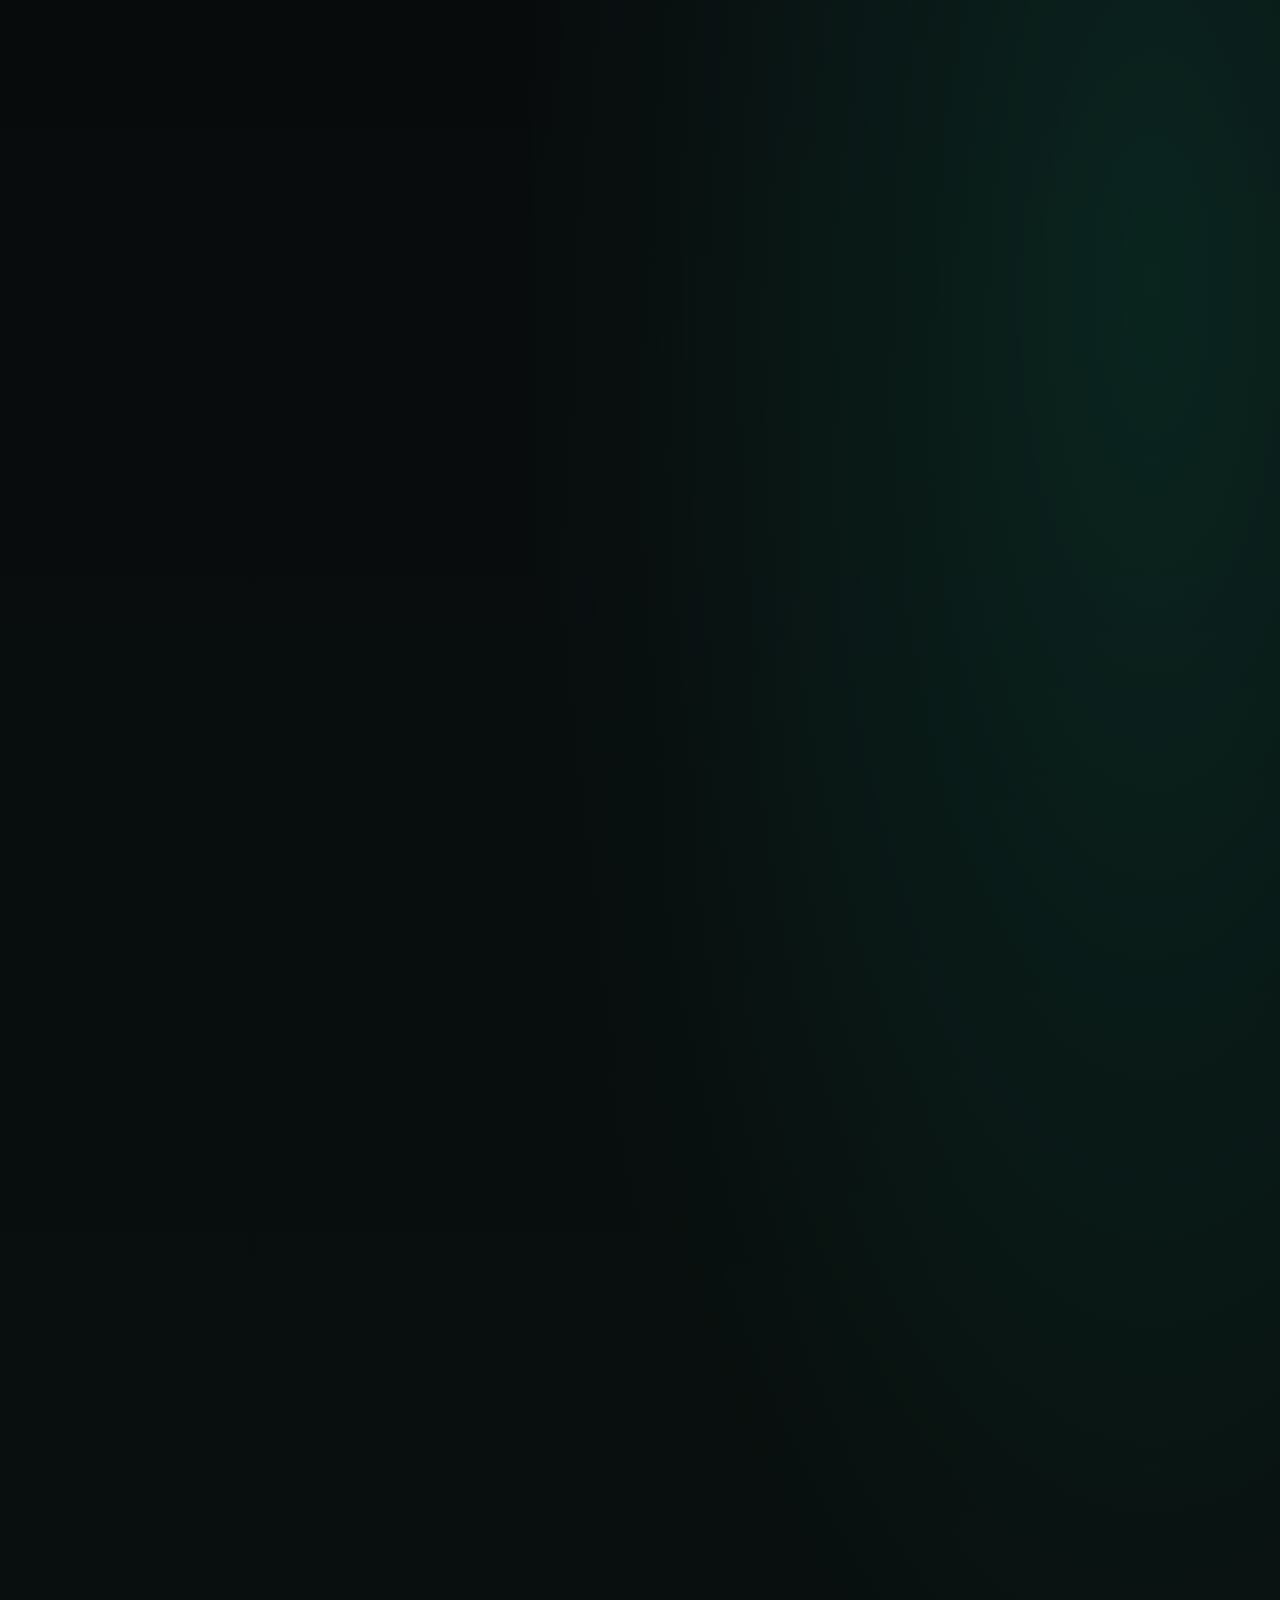
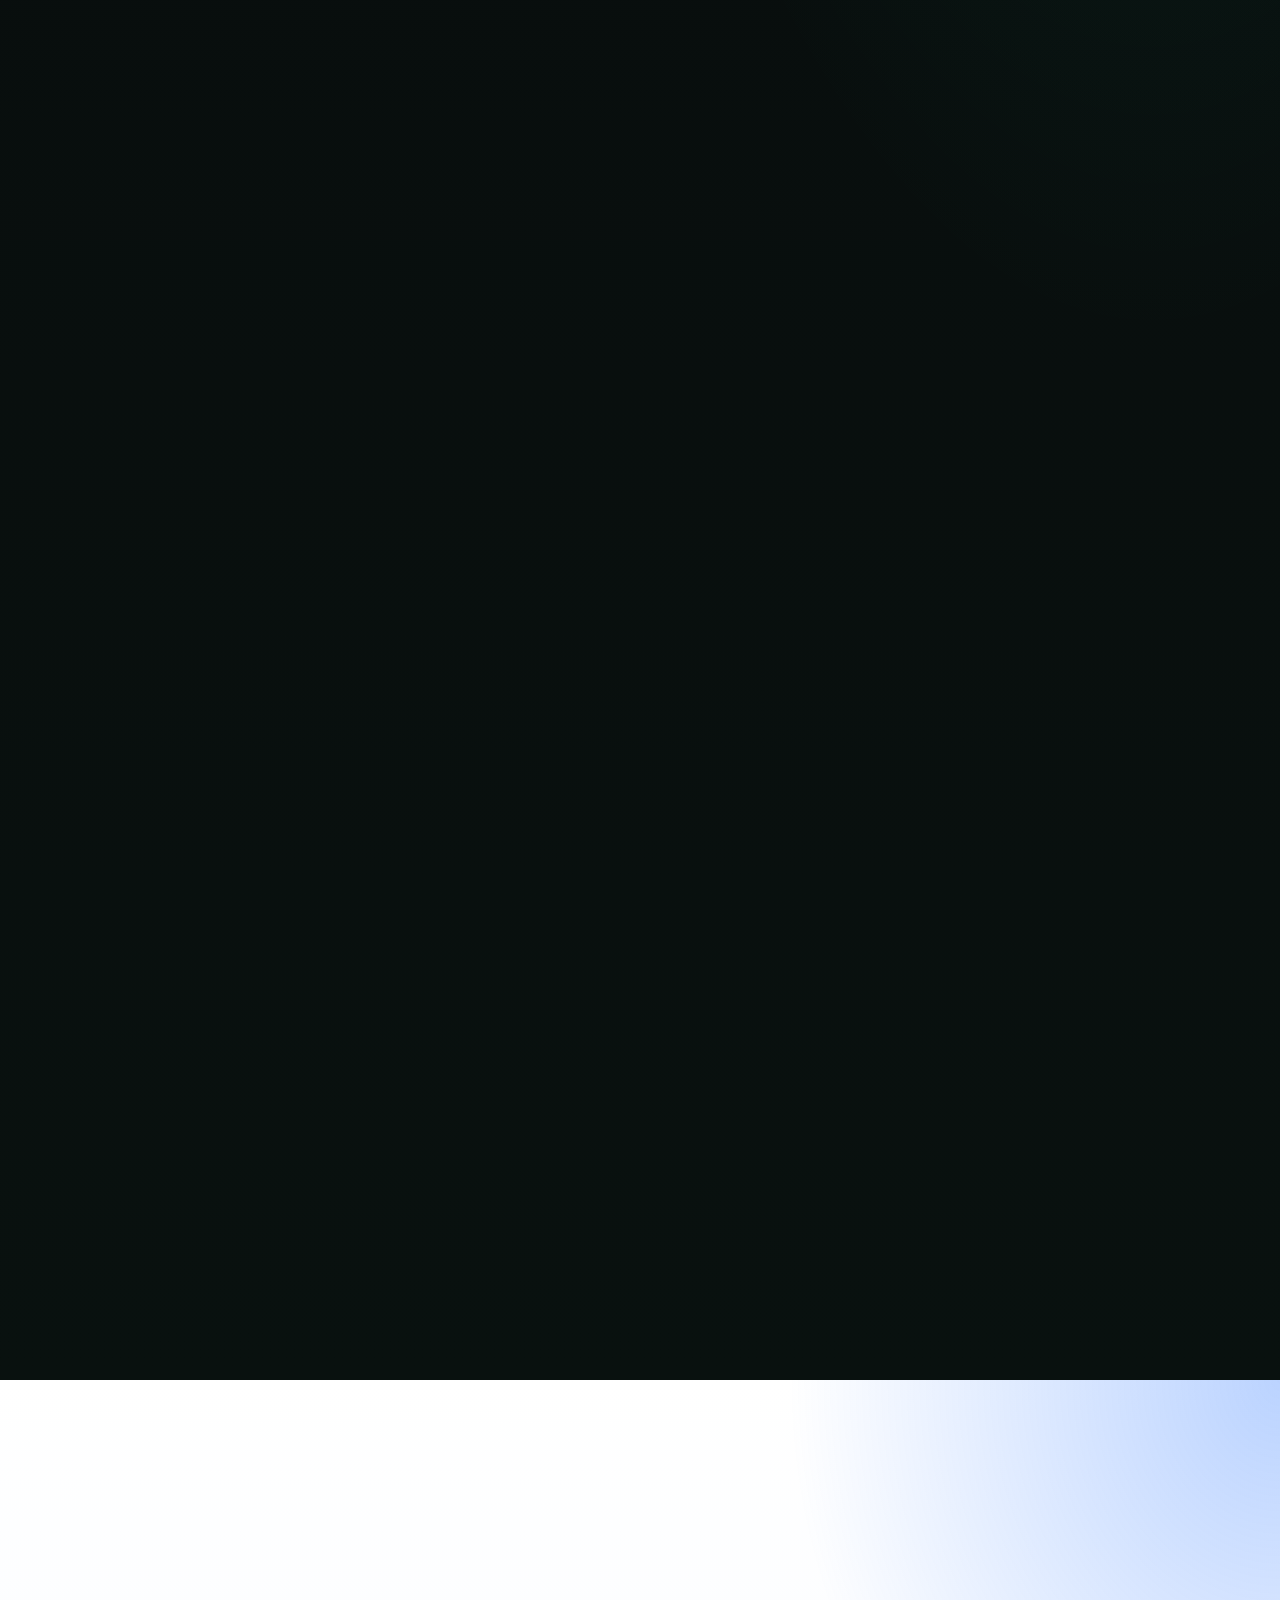
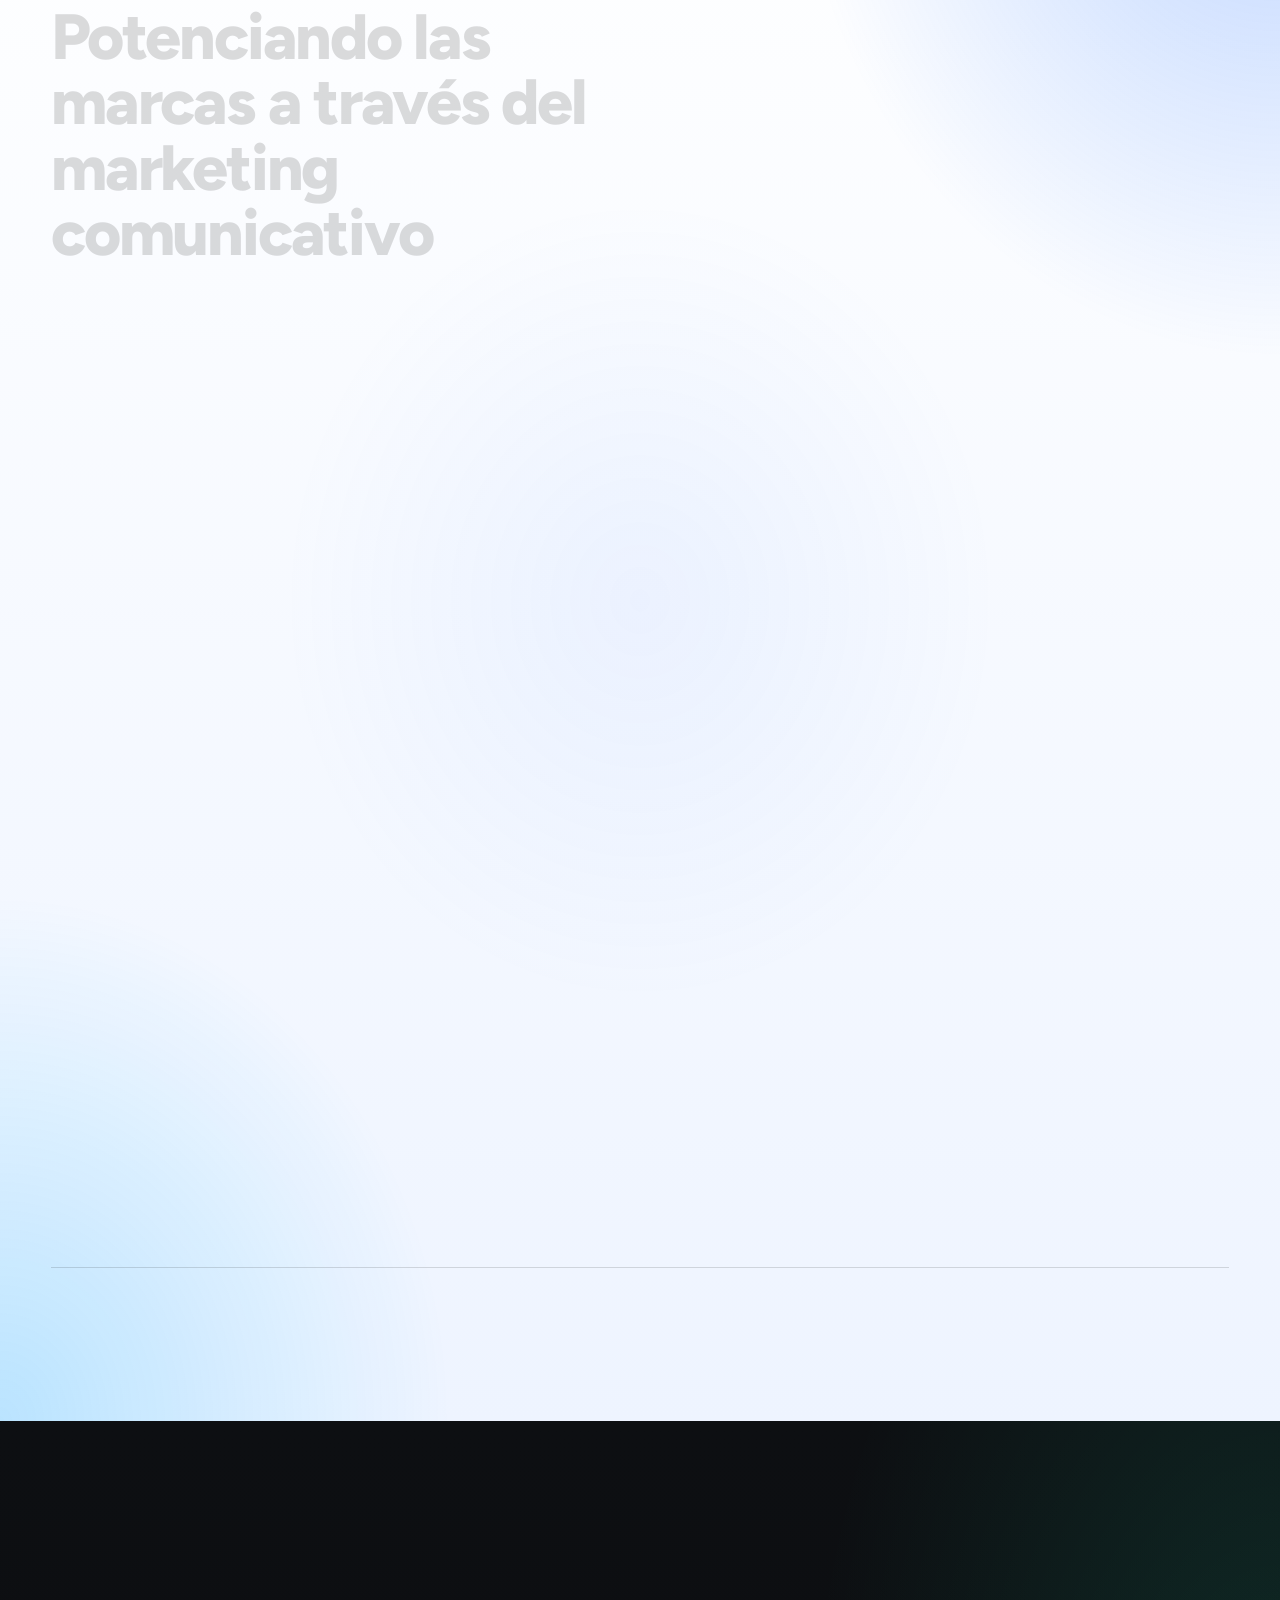
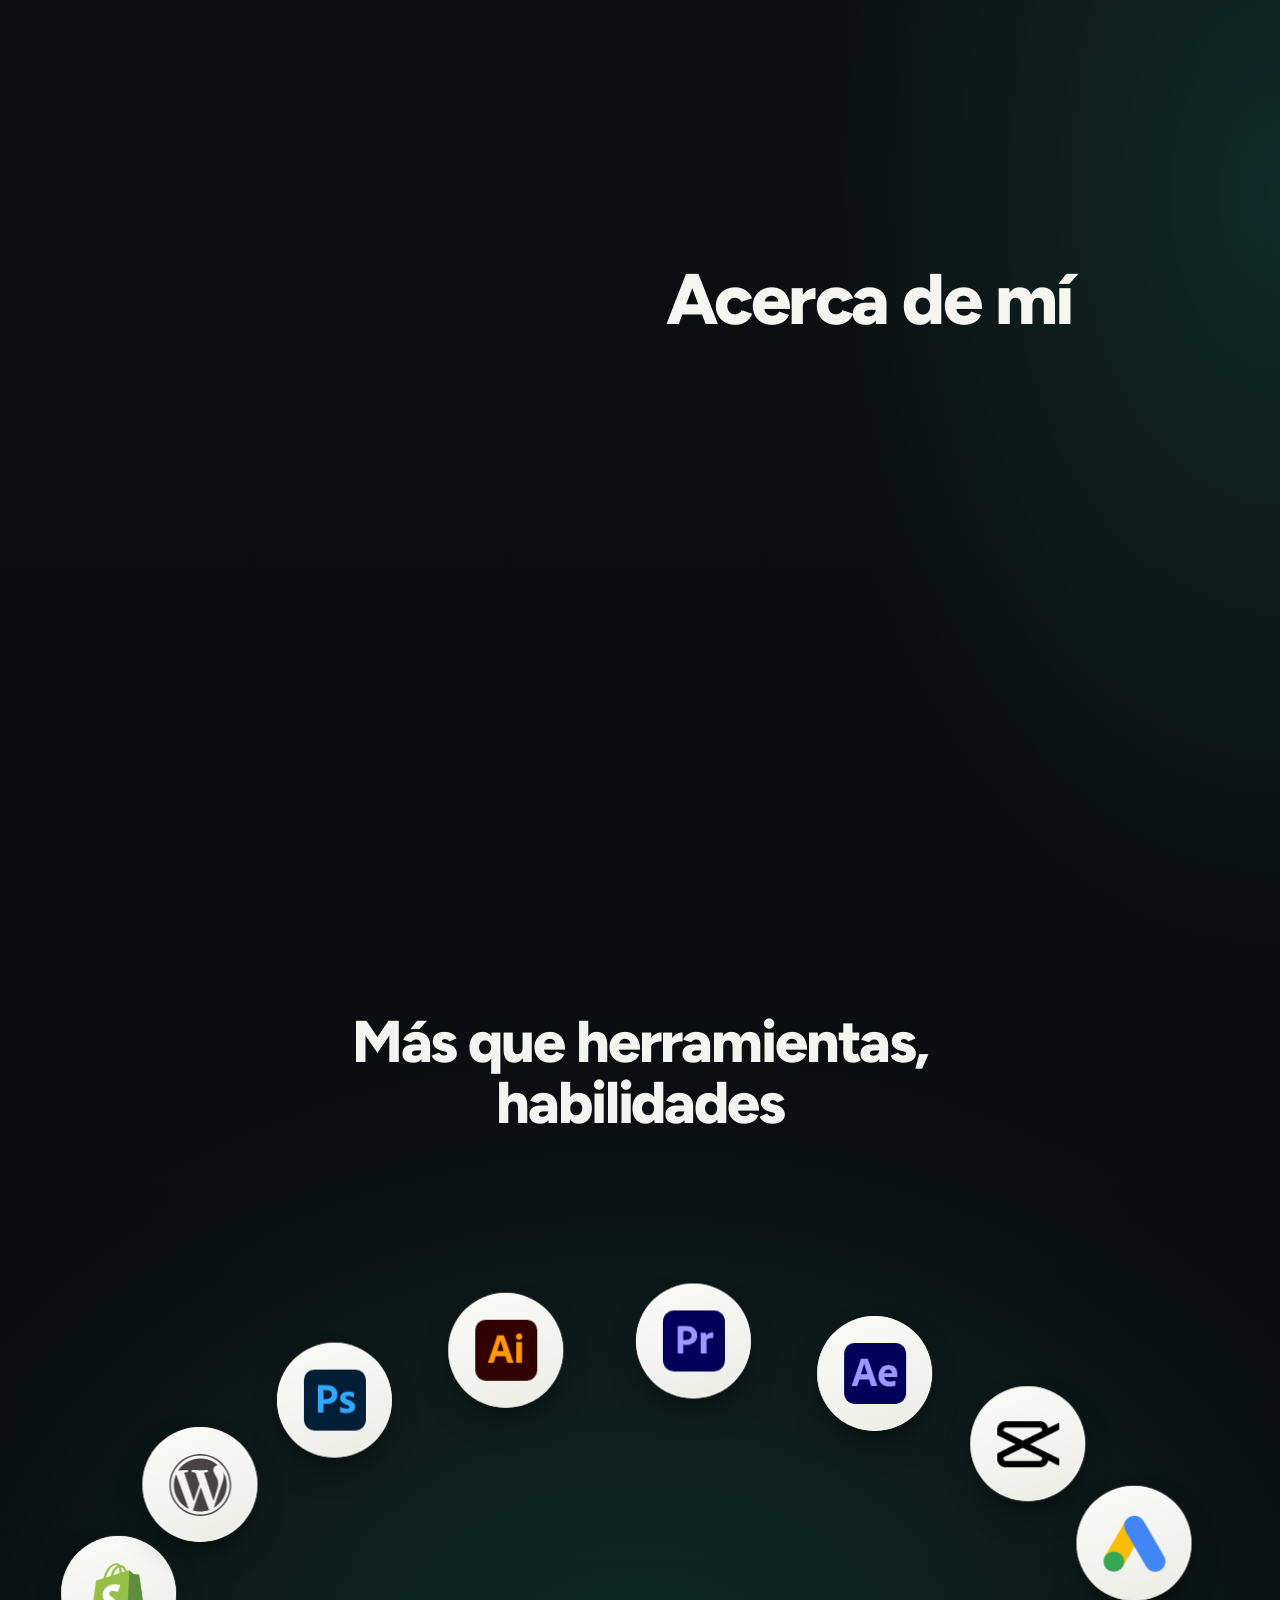
==== commit f1e5b993: "Principios: la sección ocupa el alto completo de la pantalla 'Cada decisión de diseño tiene un propó" ====
--- a/index.html
+++ b/index.html
@@ -32,7 +32,7 @@
 <link rel="preconnect" href="https://fonts.googleapis.com">
 <link rel="preconnect" href="https://fonts.gstatic.com" crossorigin>
 <link rel="stylesheet" href="https://fonts.googleapis.com/css2?family=Figtree:wght@300..900&family=JetBrains+Mono:wght@400;500&display=swap">
-<link rel="stylesheet" href="assets/css/style.css?v=7008bc38">
+<link rel="stylesheet" href="assets/css/style.css?v=59c2bfc3">
 <script>document.documentElement.classList.add('js','is-loading');setTimeout(function(){document.documentElement.classList.remove('is-loading')},8000)</script>
 <script type="application/ld+json">
 {"@context":"https://schema.org","@graph":[{"@type":"WebSite","@id":"https://diegotdesigner.com/#website","url":"https://diegotdesigner.com/","name":"Diego Torres — Diseñador UX/UI","inLanguage":"es-CO","publisher":{"@id":"https://diegotdesigner.com/#diego"}},{"@type":"Person","@id":"https://diegotdesigner.com/#diego","name":"Diego Torres","url":"https://diegotdesigner.com/","image":"https://diegotdesigner.com/assets/img/og-diego-torres.jpg","jobTitle":"Diseñador UX/UI y Especialista en Marketing digital","sameAs":["https://www.linkedin.com/in/diegotorres-mktdigital/"],"knowsAbout":["UI/UX","Diseño web","Branding","Marketing digital","Google Ads","Meta Ads","WordPress","Shopify"]},{"@type":"ProfessionalService","@id":"https://diegotdesigner.com/#servicio","name":"Diego Torres — Diseñador UX/UI y Especialista en Marketing digital","url":"https://diegotdesigner.com/","image":"https://diegotdesigner.com/assets/img/og-diego-torres.jpg","description":"Diseño de experiencias digitales que convierten visitantes en clientes: UI/UX, sitios web, identidad de marca y publicidad digital.","founder":{"@id":"https://diegotdesigner.com/#diego"},"areaServed":"CO","sameAs":["https://www.linkedin.com/in/diegotorres-mktdigital/"]}]}
@@ -547,6 +547,6 @@
 <script src="assets/vendor/gsap.min.js"></script>
 <script src="assets/vendor/ScrollTrigger.min.js"></script>
 <script src="assets/vendor/lenis.min.js"></script>
-<script src="assets/js/main.js?v=7008bc38"></script>
+<script src="assets/js/main.js?v=59c2bfc3"></script>
 </body>
 </html>
--- a/assets/css/style.css
+++ b/assets/css/style.css
@@ -223,7 +223,7 @@
 .manifesto__lead > * { max-width: min(760px, 54%); }
 .manifesto__lead .h2 { font-size: clamp(34px, 4.8vw, 80px); margin-bottom: clamp(24px, 3vw, 44px); max-width: min(900px, 58%); }
 .manifesto__text { font-size: clamp(20px, 2vw, 30px); line-height: 1.32; font-weight: 600; }
-.principles-sec { position: relative; z-index: 2; margin-top: calc(clamp(28px, 3.6vw, 60px) * -1); border-radius: clamp(28px, 3.6vw, 60px) clamp(28px, 3.6vw, 60px) 0 0; box-shadow: 0 -34px 90px -26px rgba(30, 90, 220, 0.4), 0 -1px 0 rgba(255, 255, 255, 0.9); padding-bottom: clamp(80px, 11vw, 160px); }
+.principles-sec { position: relative; z-index: 2; margin-top: calc(clamp(28px, 3.6vw, 60px) * -1); border-radius: clamp(28px, 3.6vw, 60px) clamp(28px, 3.6vw, 60px) 0 0; box-shadow: 0 -34px 90px -26px rgba(30, 90, 220, 0.4), 0 -1px 0 rgba(255, 255, 255, 0.9); padding-bottom: clamp(80px, 11vw, 160px); min-height: 100vh; min-height: 100svh; display: flex; flex-direction: column; justify-content: center; }
 .principles { padding-top: clamp(70px, 10vw, 150px); }
 /* Escritorio: el manifiesto queda fijo y la sección siguiente sube y lo tapa (la clase la pone main.js) */
 .manifesto-pinned .manifesto { min-height: 100vh; min-height: 100svh; padding: clamp(100px, 11vw, 150px) 0 clamp(60px, 7vw, 100px); display: flex; align-items: center; }
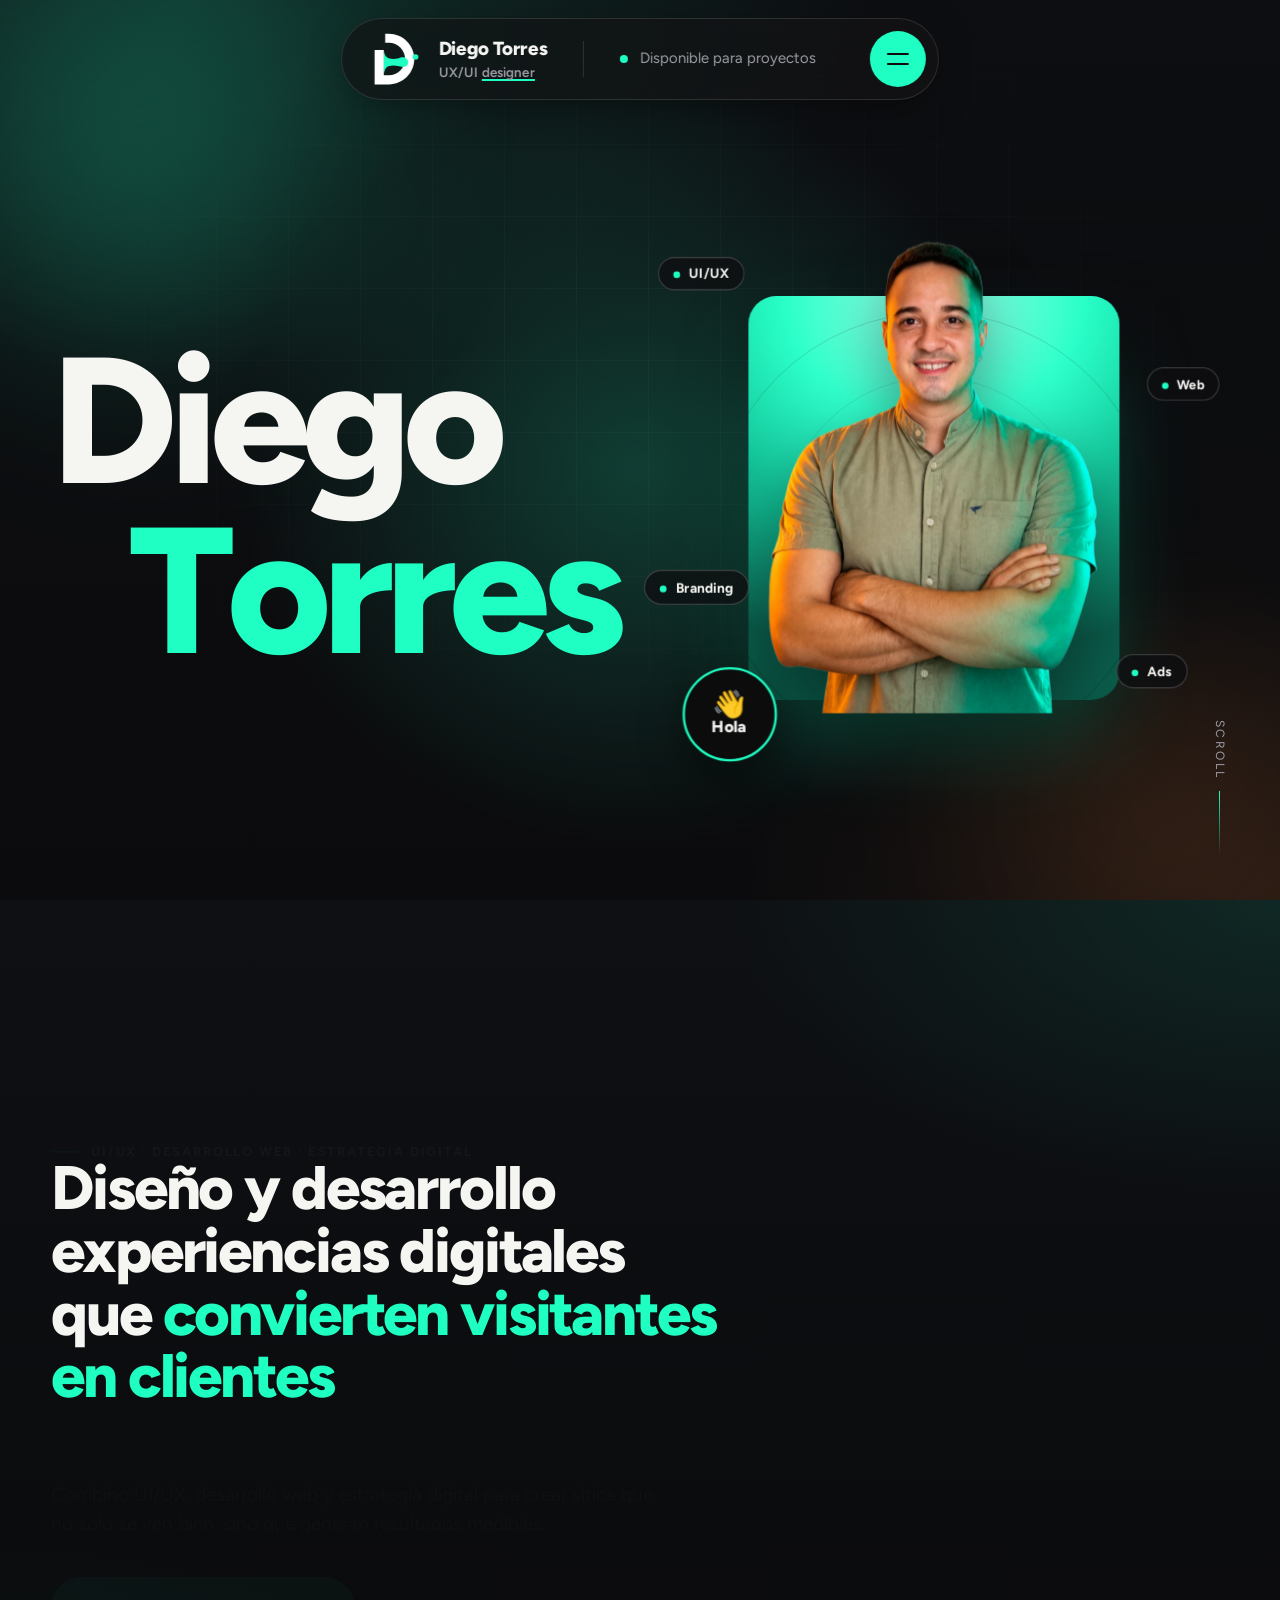
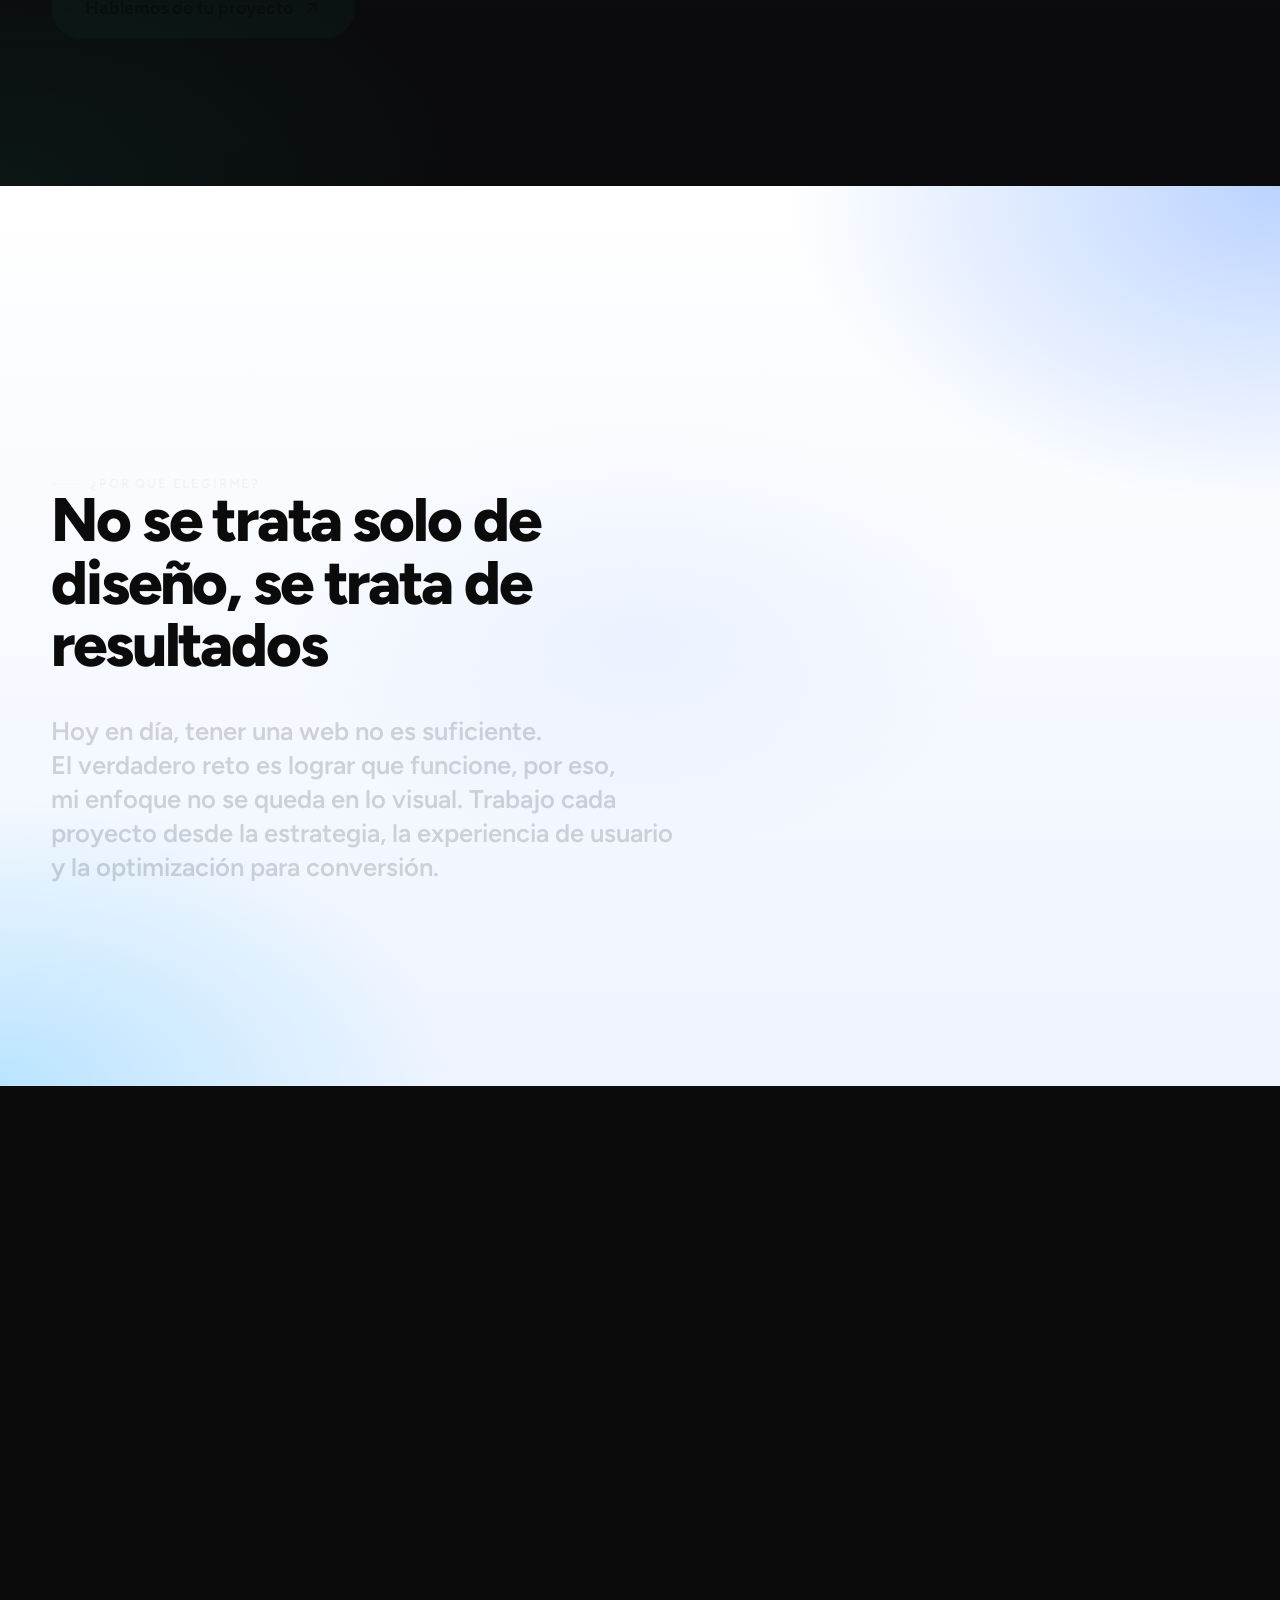
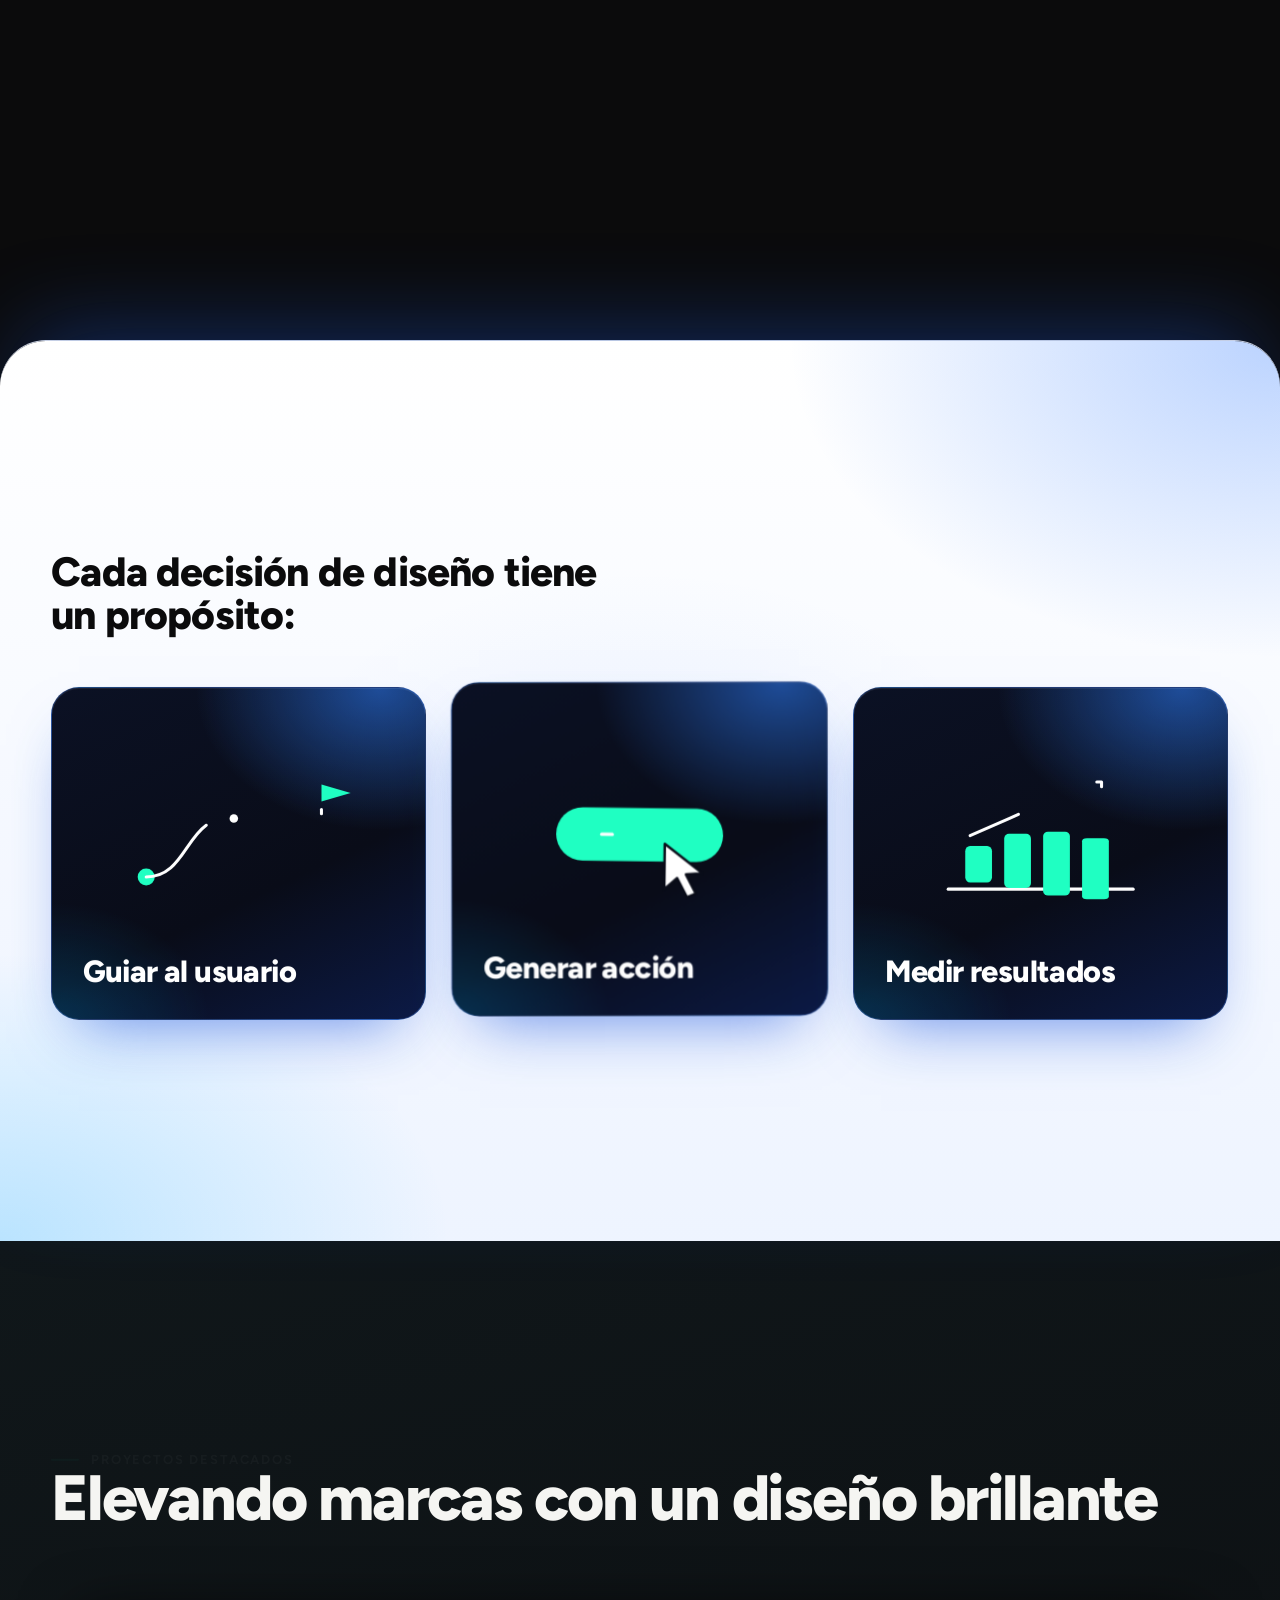
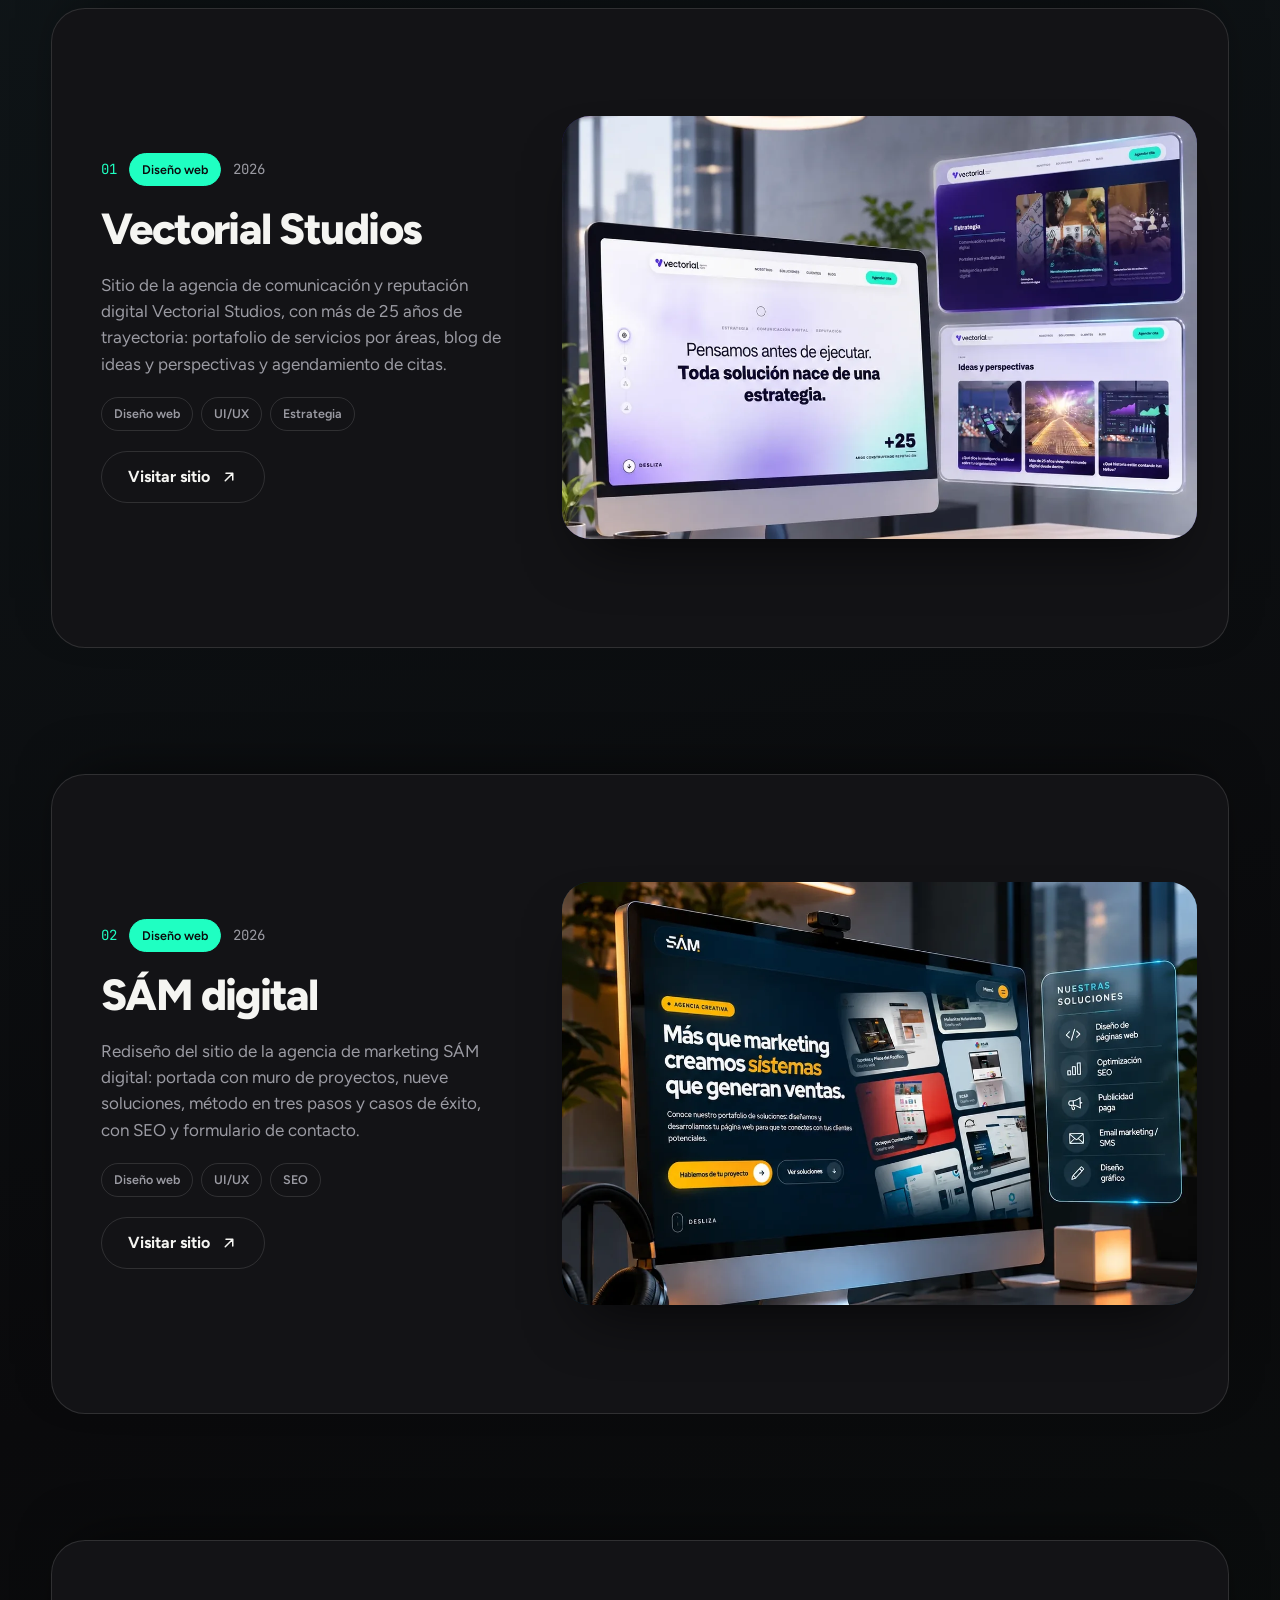
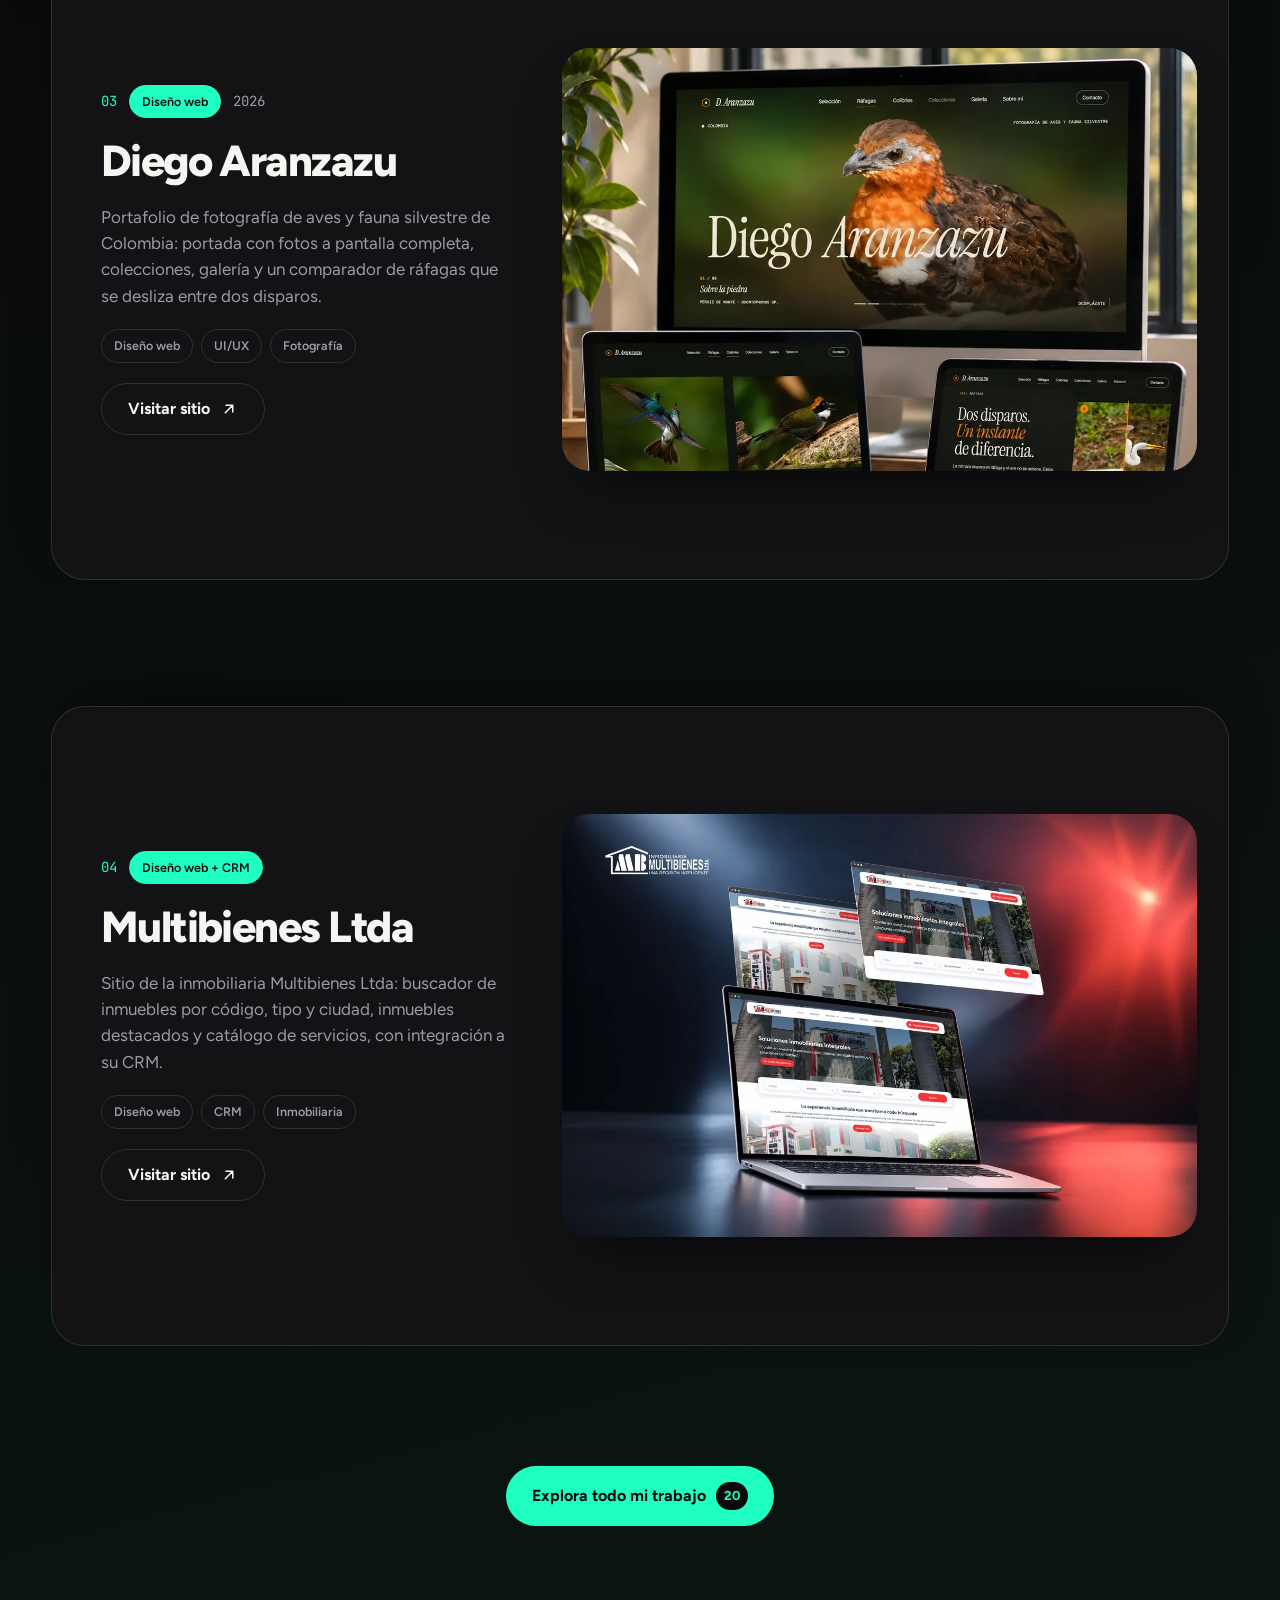
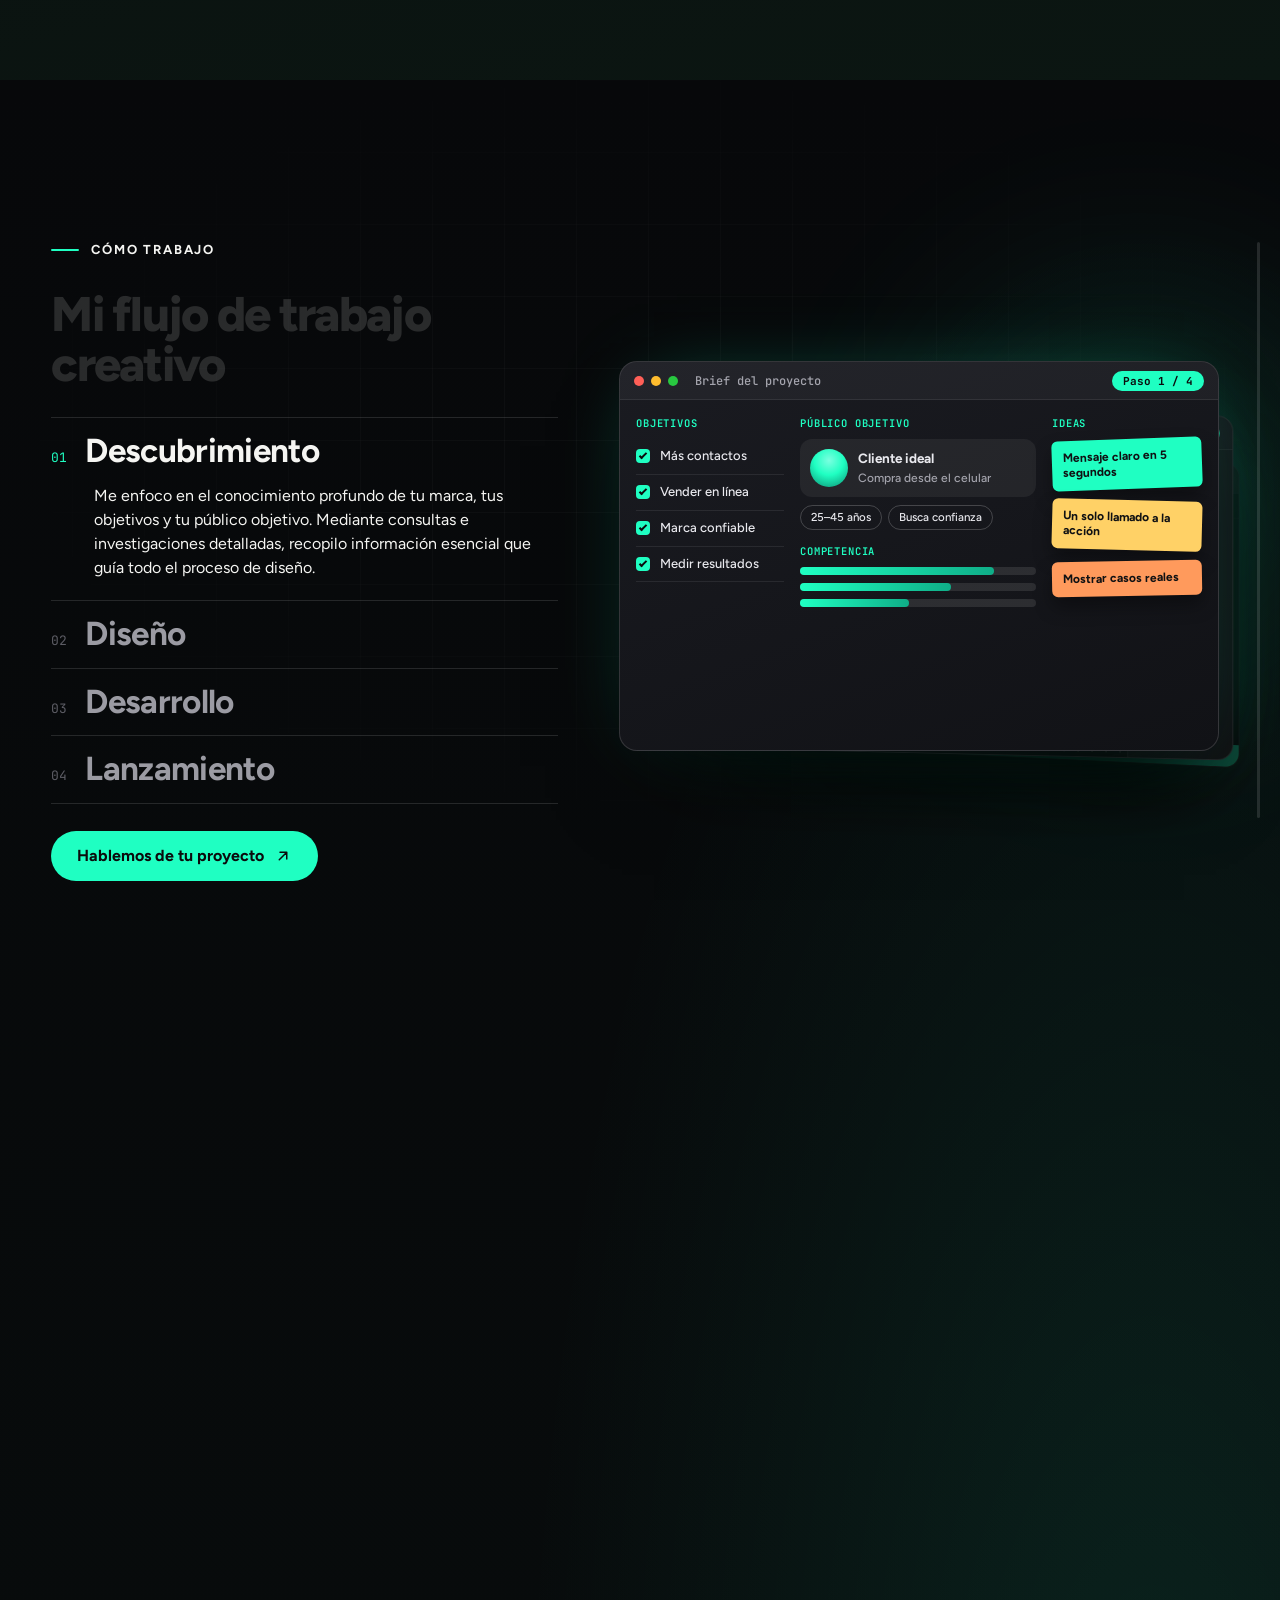
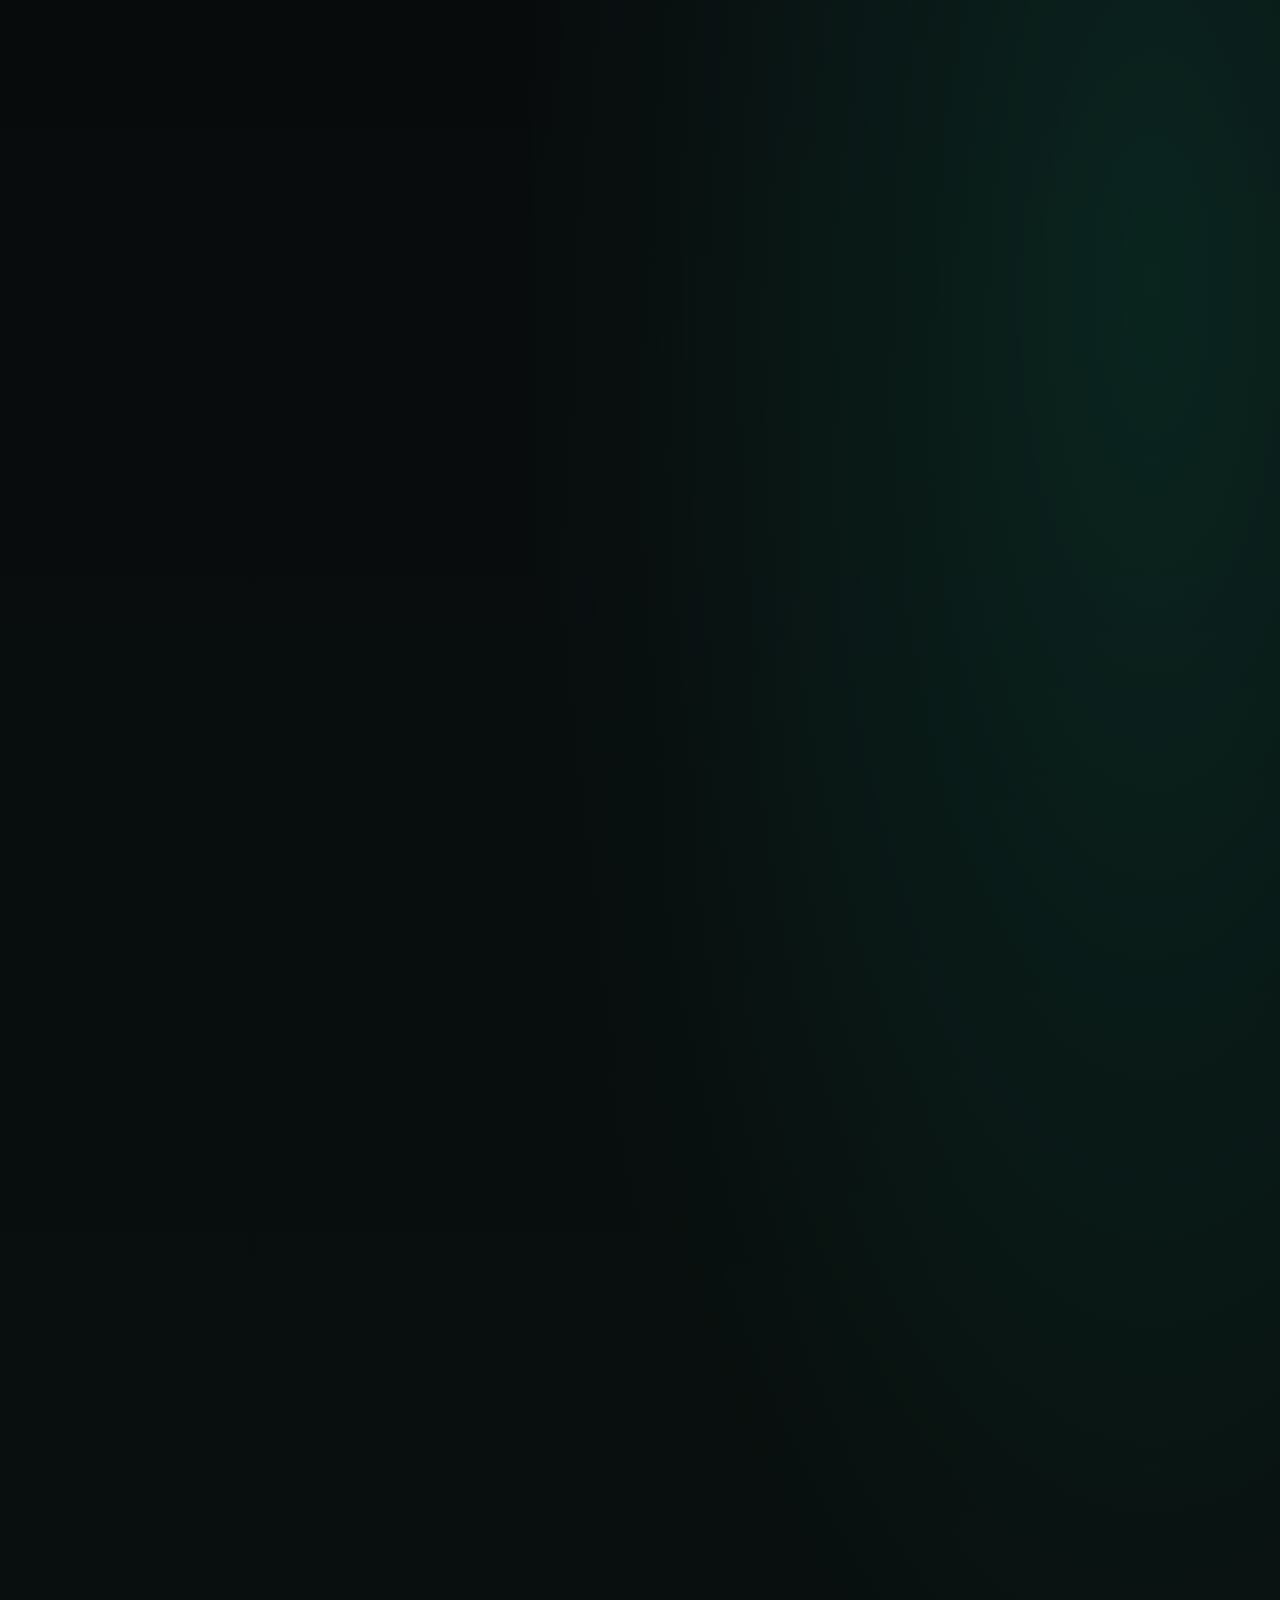
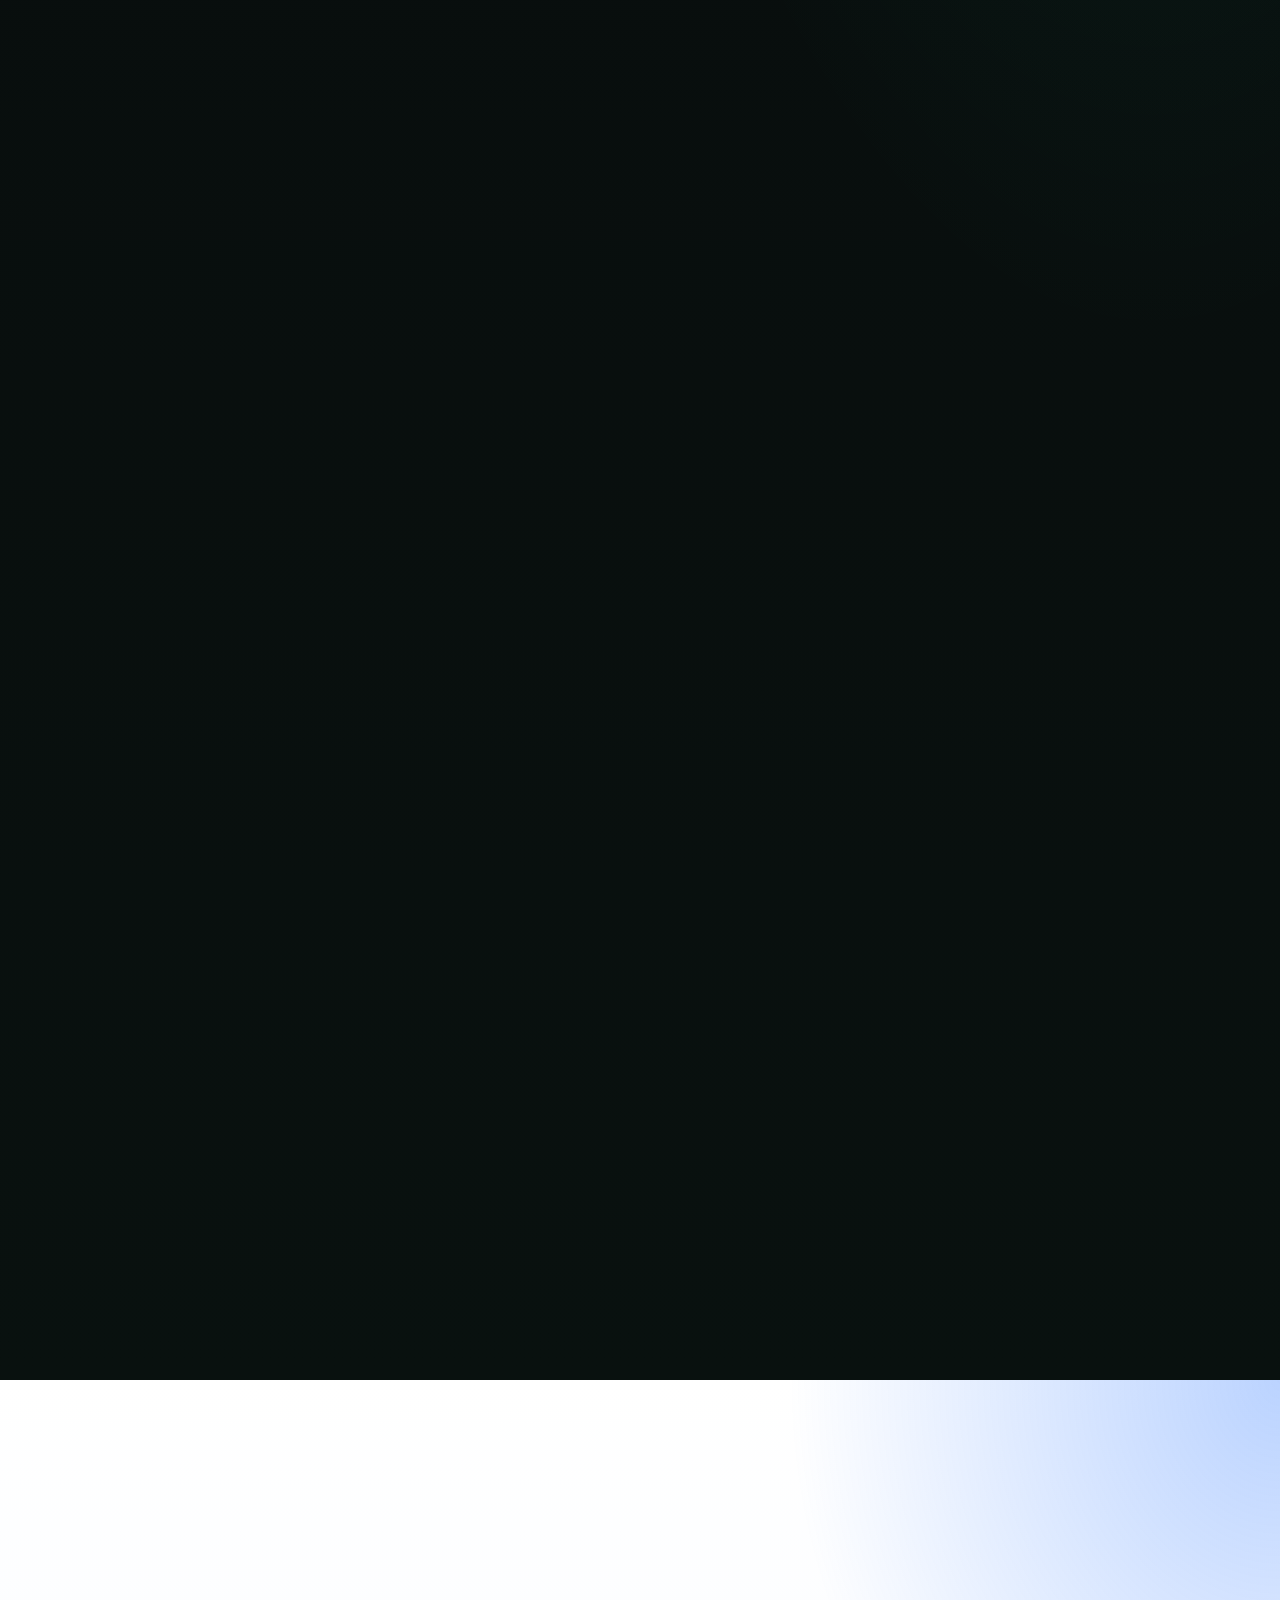
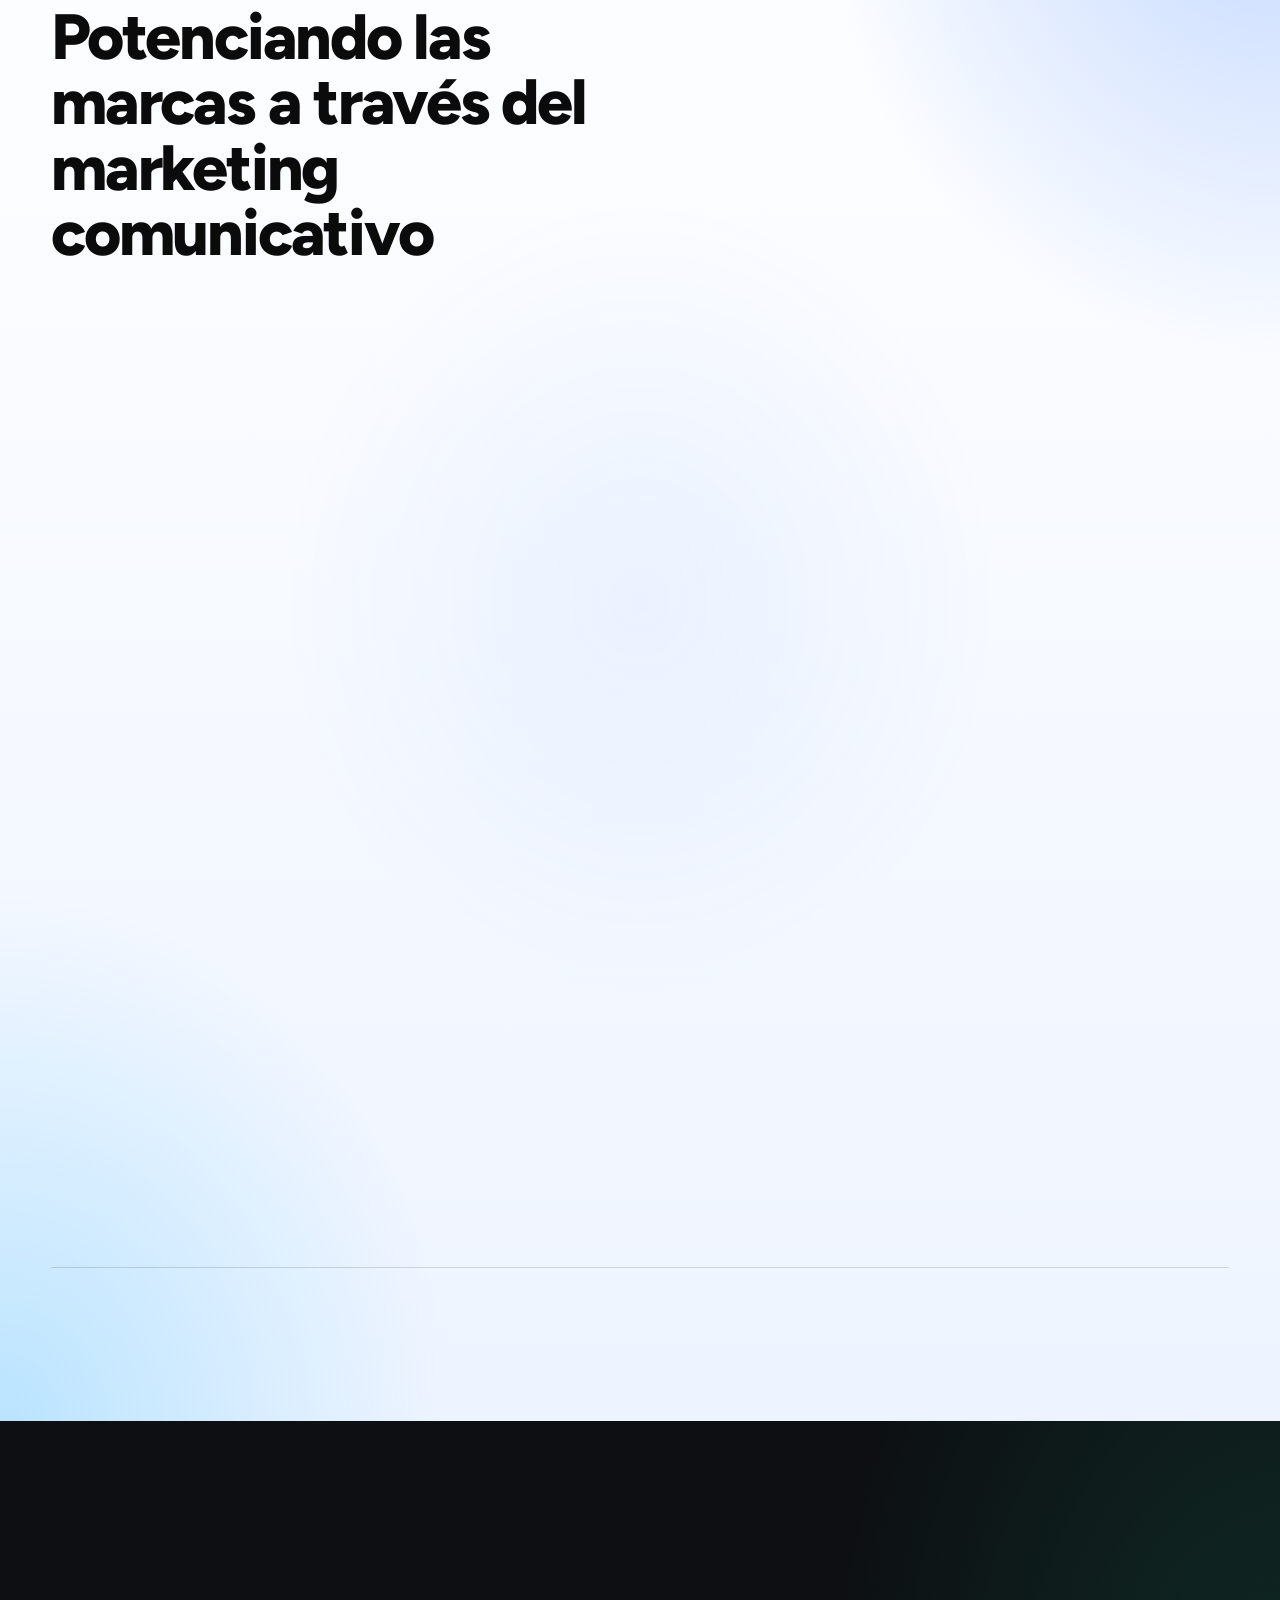
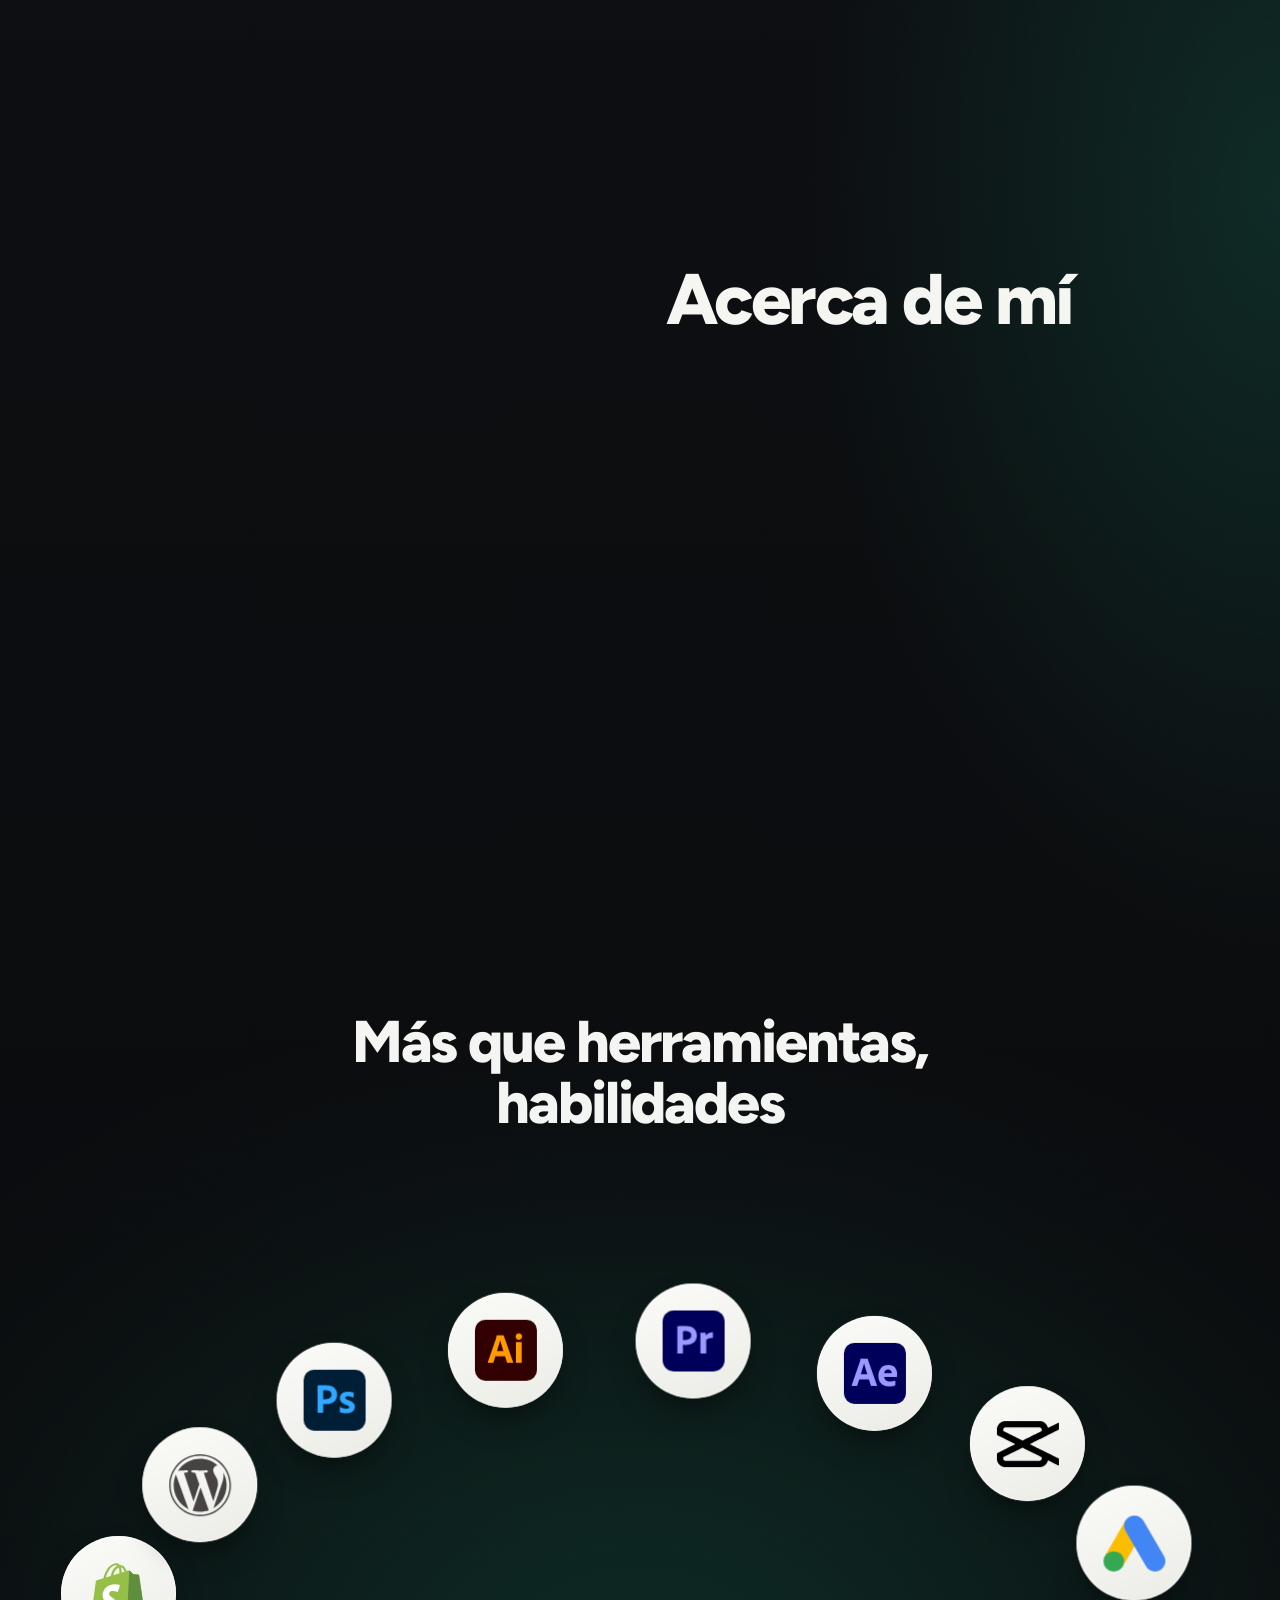
==== commit 06daafa5: "Texto: las palabras cortas tras coma o punto no quedan solas al final de la línea scrubWords agrupa " ====
--- a/index.html
+++ b/index.html
@@ -32,7 +32,7 @@
 <link rel="preconnect" href="https://fonts.googleapis.com">
 <link rel="preconnect" href="https://fonts.gstatic.com" crossorigin>
 <link rel="stylesheet" href="https://fonts.googleapis.com/css2?family=Figtree:wght@300..900&family=JetBrains+Mono:wght@400;500&display=swap">
-<link rel="stylesheet" href="assets/css/style.css?v=59c2bfc3">
+<link rel="stylesheet" href="assets/css/style.css?v=15704026">
 <script>document.documentElement.classList.add('js','is-loading');setTimeout(function(){document.documentElement.classList.remove('is-loading')},8000)</script>
 <script type="application/ld+json">
 {"@context":"https://schema.org","@graph":[{"@type":"WebSite","@id":"https://diegotdesigner.com/#website","url":"https://diegotdesigner.com/","name":"Diego Torres — Diseñador UX/UI","inLanguage":"es-CO","publisher":{"@id":"https://diegotdesigner.com/#diego"}},{"@type":"Person","@id":"https://diegotdesigner.com/#diego","name":"Diego Torres","url":"https://diegotdesigner.com/","image":"https://diegotdesigner.com/assets/img/og-diego-torres.jpg","jobTitle":"Diseñador UX/UI y Especialista en Marketing digital","sameAs":["https://www.linkedin.com/in/diegotorres-mktdigital/"],"knowsAbout":["UI/UX","Diseño web","Branding","Marketing digital","Google Ads","Meta Ads","WordPress","Shopify"]},{"@type":"ProfessionalService","@id":"https://diegotdesigner.com/#servicio","name":"Diego Torres — Diseñador UX/UI y Especialista en Marketing digital","url":"https://diegotdesigner.com/","image":"https://diegotdesigner.com/assets/img/og-diego-torres.jpg","description":"Diseño de experiencias digitales que convierten visitantes en clientes: UI/UX, sitios web, identidad de marca y publicidad digital.","founder":{"@id":"https://diegotdesigner.com/#diego"},"areaServed":"CO","sameAs":["https://www.linkedin.com/in/diegotorres-mktdigital/"]}]}
@@ -547,6 +547,6 @@
 <script src="assets/vendor/gsap.min.js"></script>
 <script src="assets/vendor/ScrollTrigger.min.js"></script>
 <script src="assets/vendor/lenis.min.js"></script>
-<script src="assets/js/main.js?v=59c2bfc3"></script>
+<script src="assets/js/main.js?v=15704026"></script>
 </body>
 </html>
--- a/assets/css/style.css
+++ b/assets/css/style.css
@@ -63,6 +63,7 @@
 .cm { display: inline-block; vertical-align: top; }
 .ci { display: inline-block; will-change: transform; }
 .sw { display: inline-block; }
+.nw { white-space: nowrap; }
 
 .dot { display: inline-block; width: 8px; height: 8px; border-radius: 50%; background: var(--mint); }
 .dot--pulse { box-shadow: 0 0 0 0 rgba(31, 255, 194, 0.6); animation: pulse 2s infinite; }
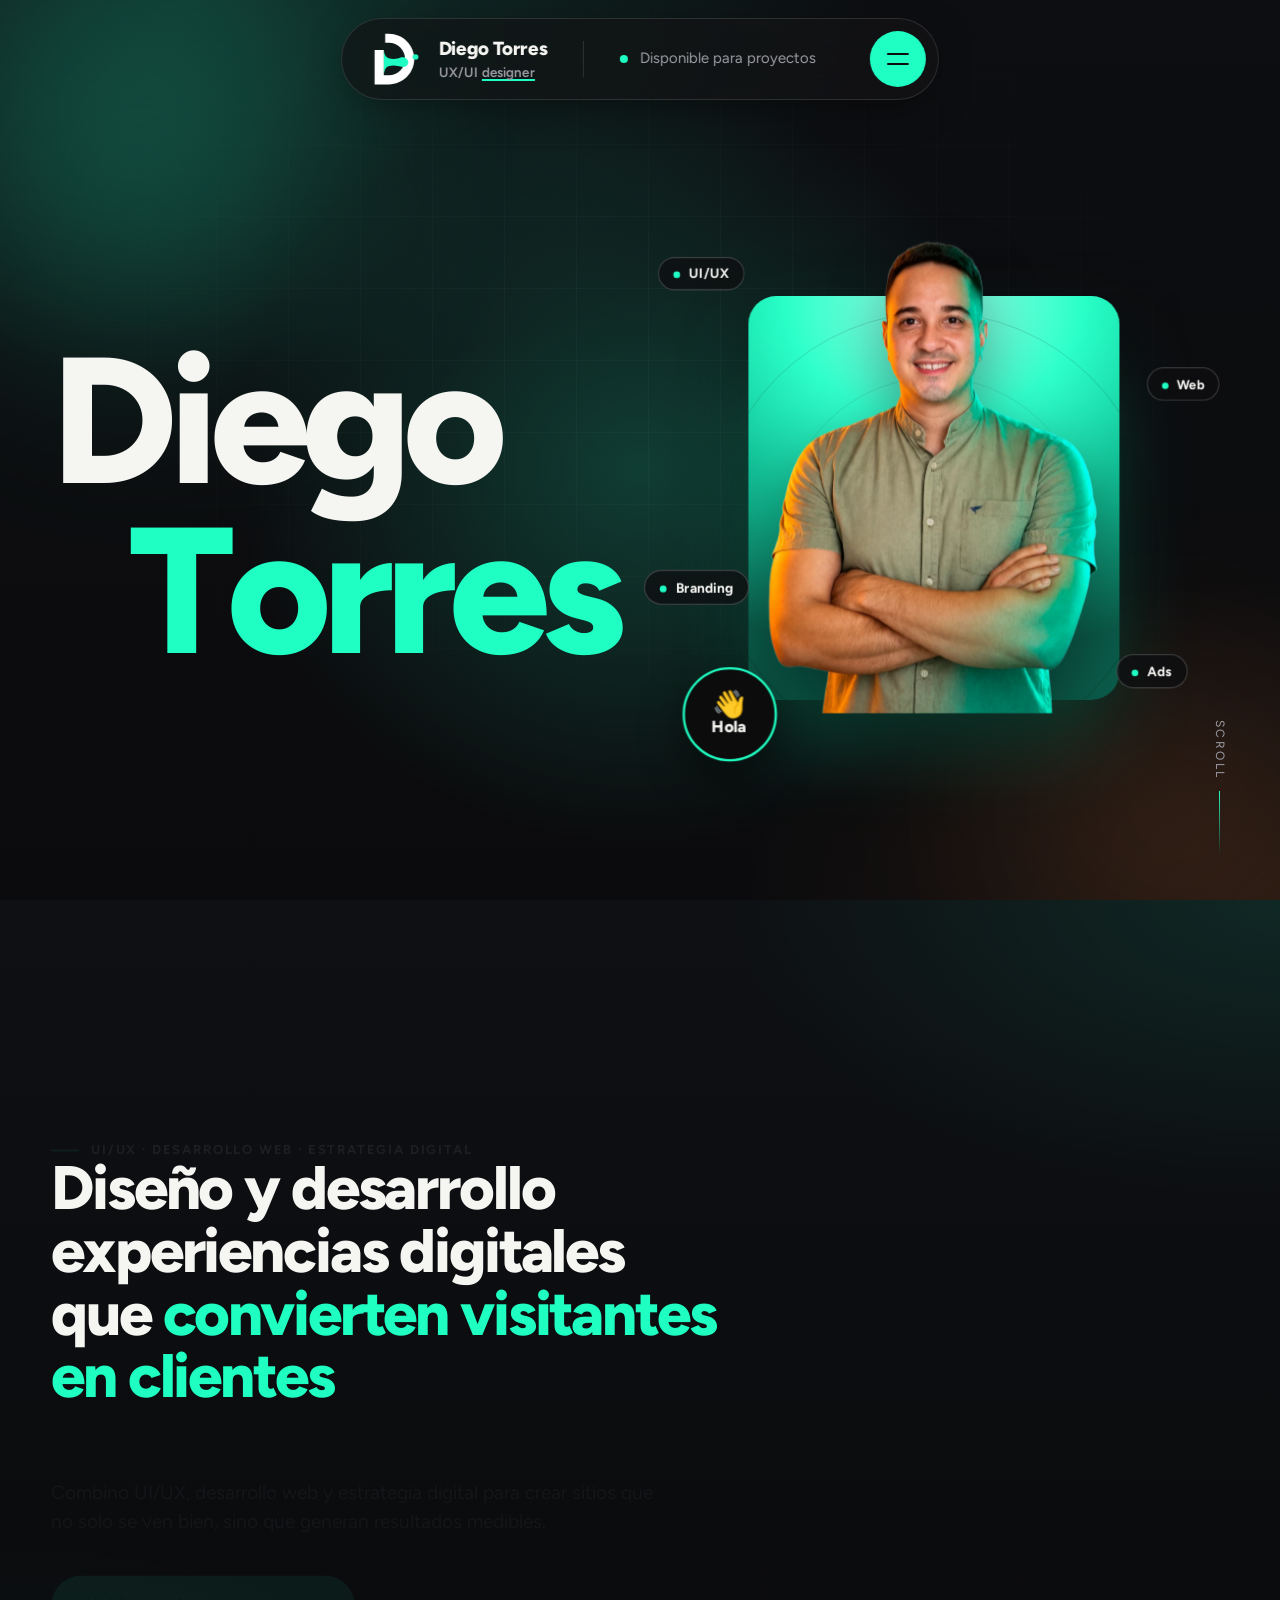
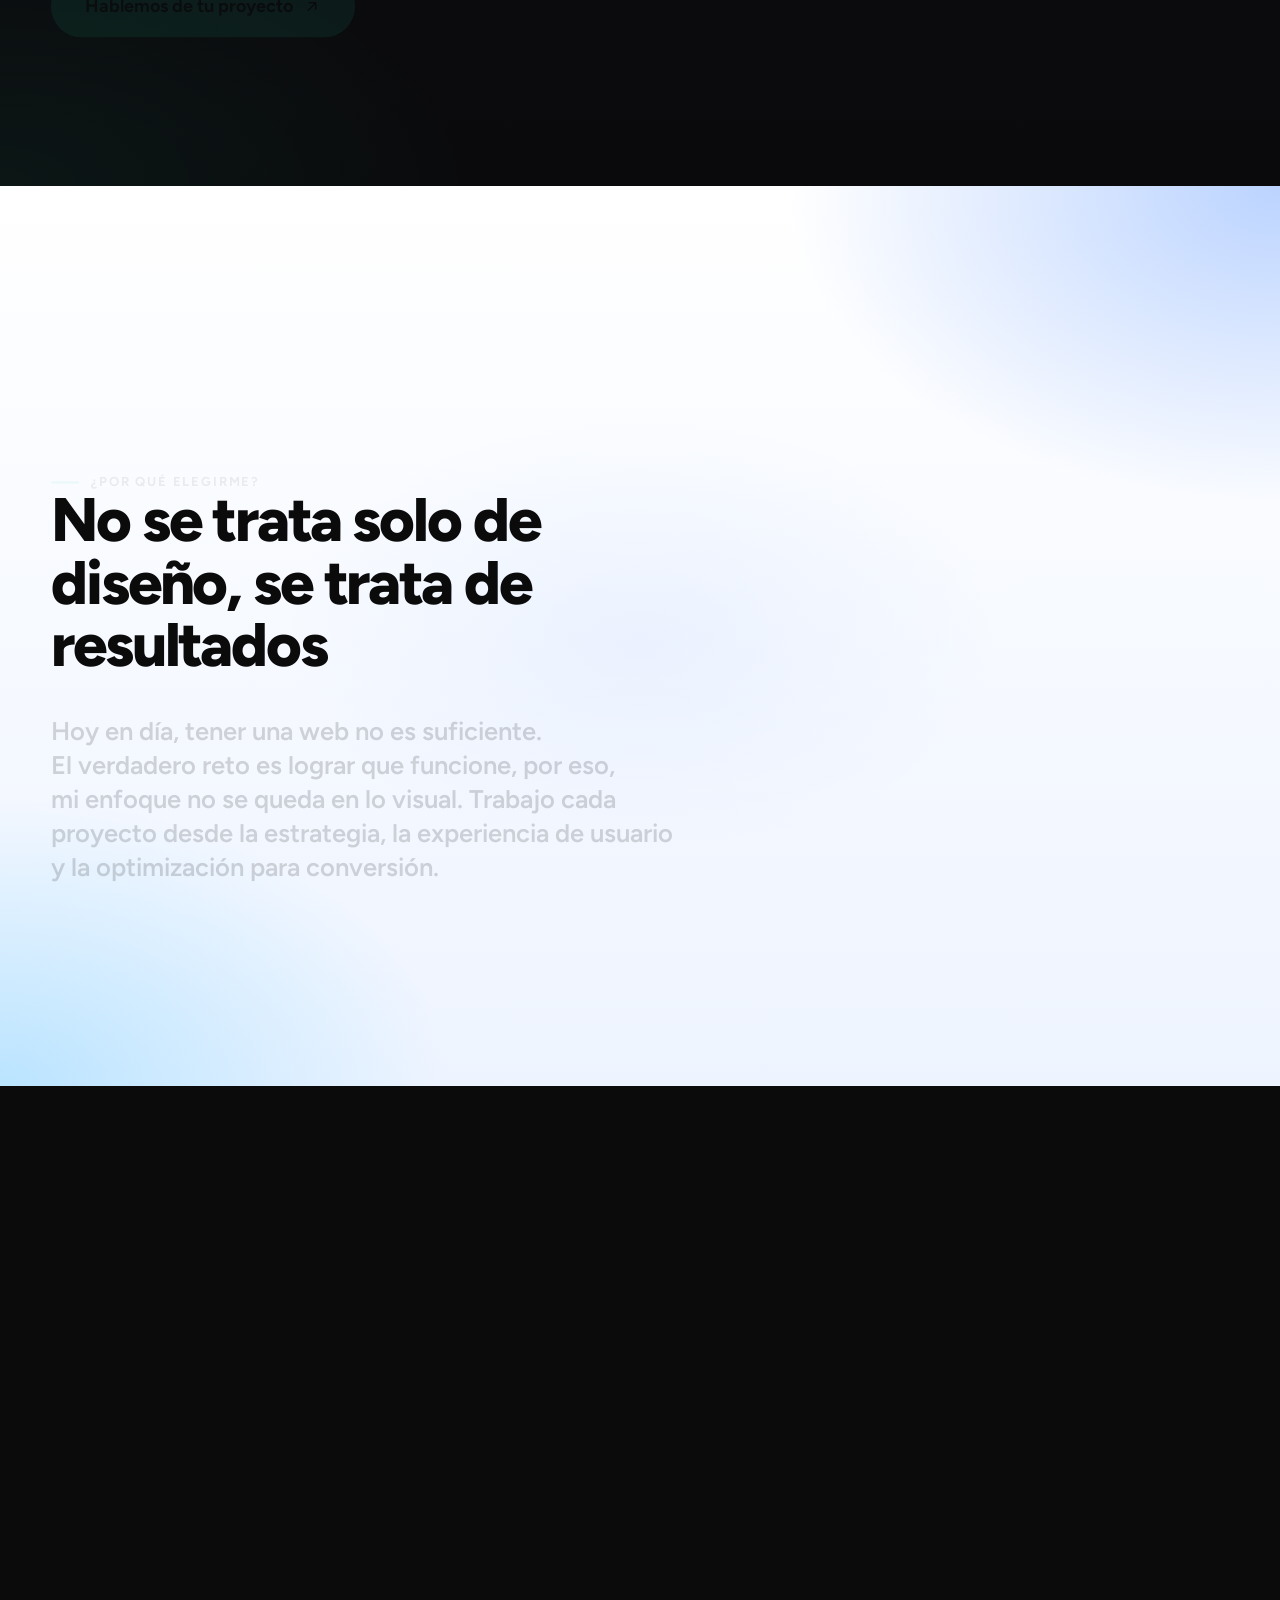
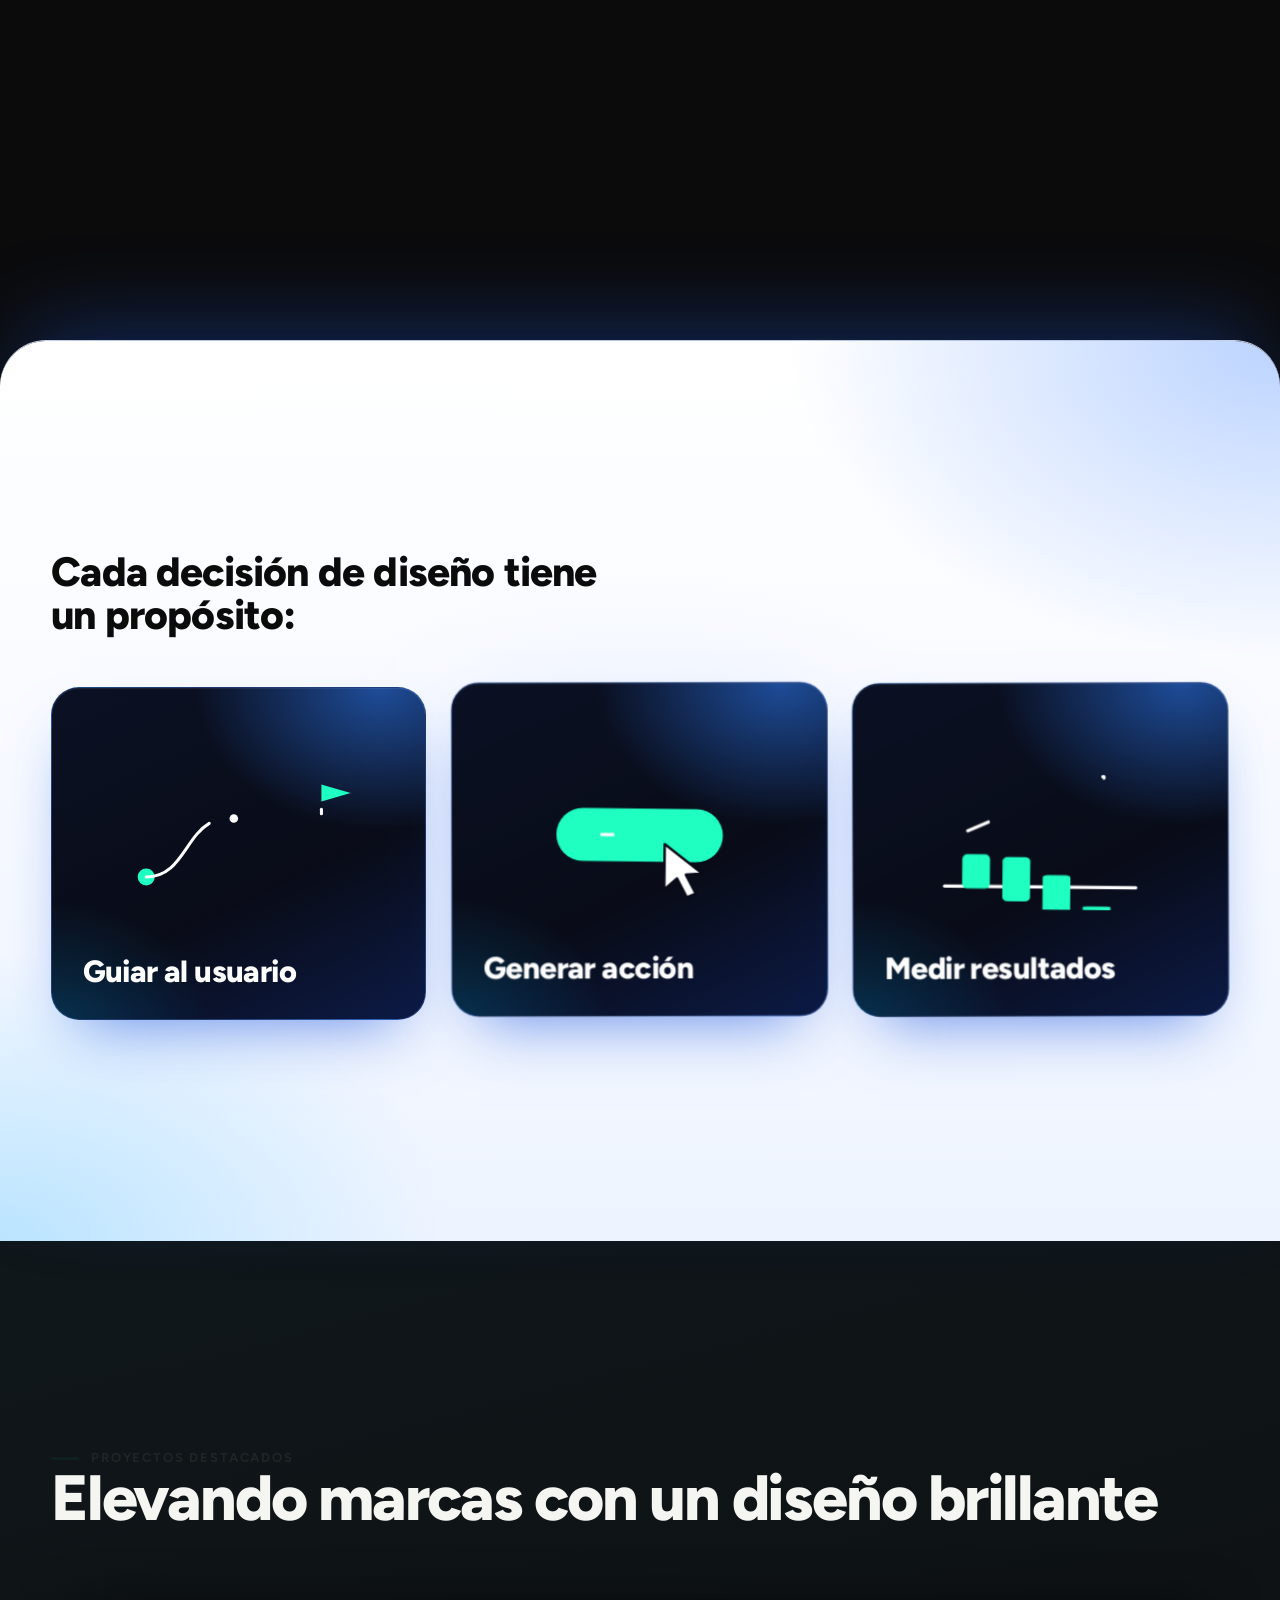
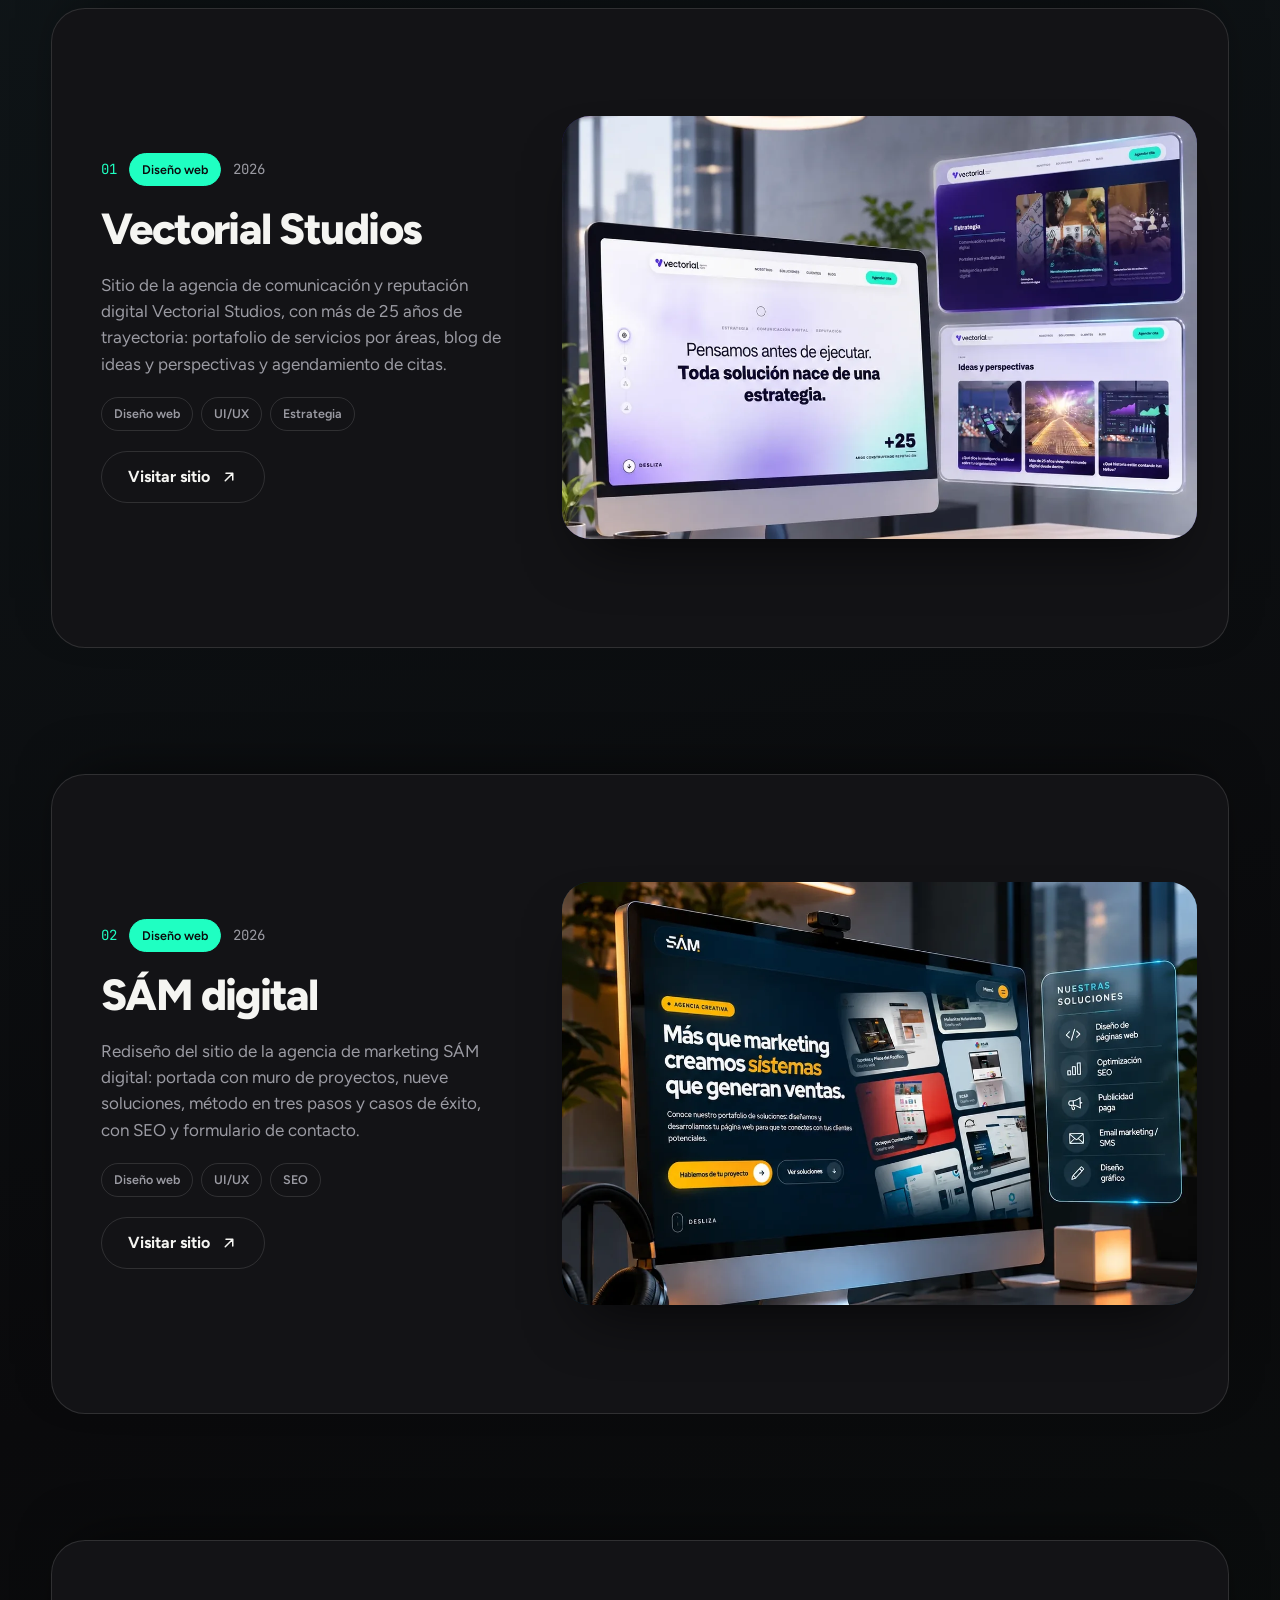
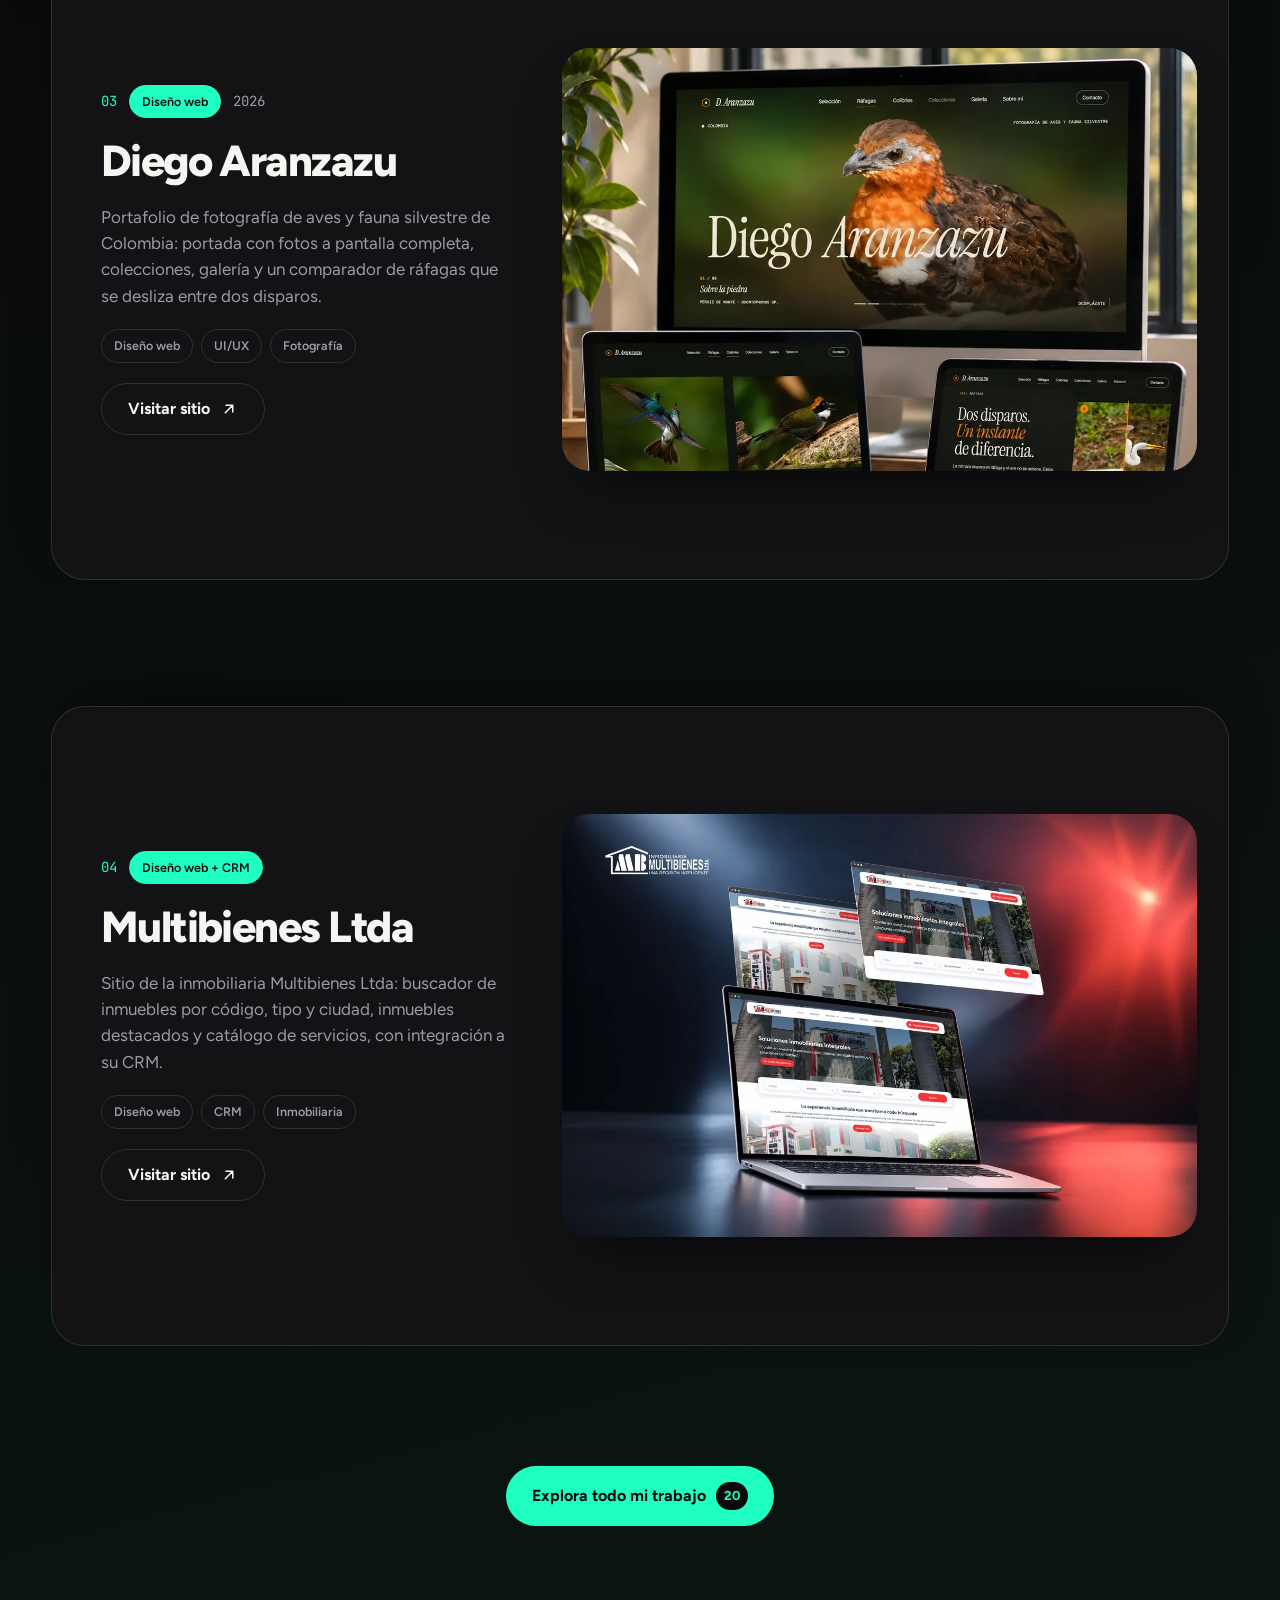
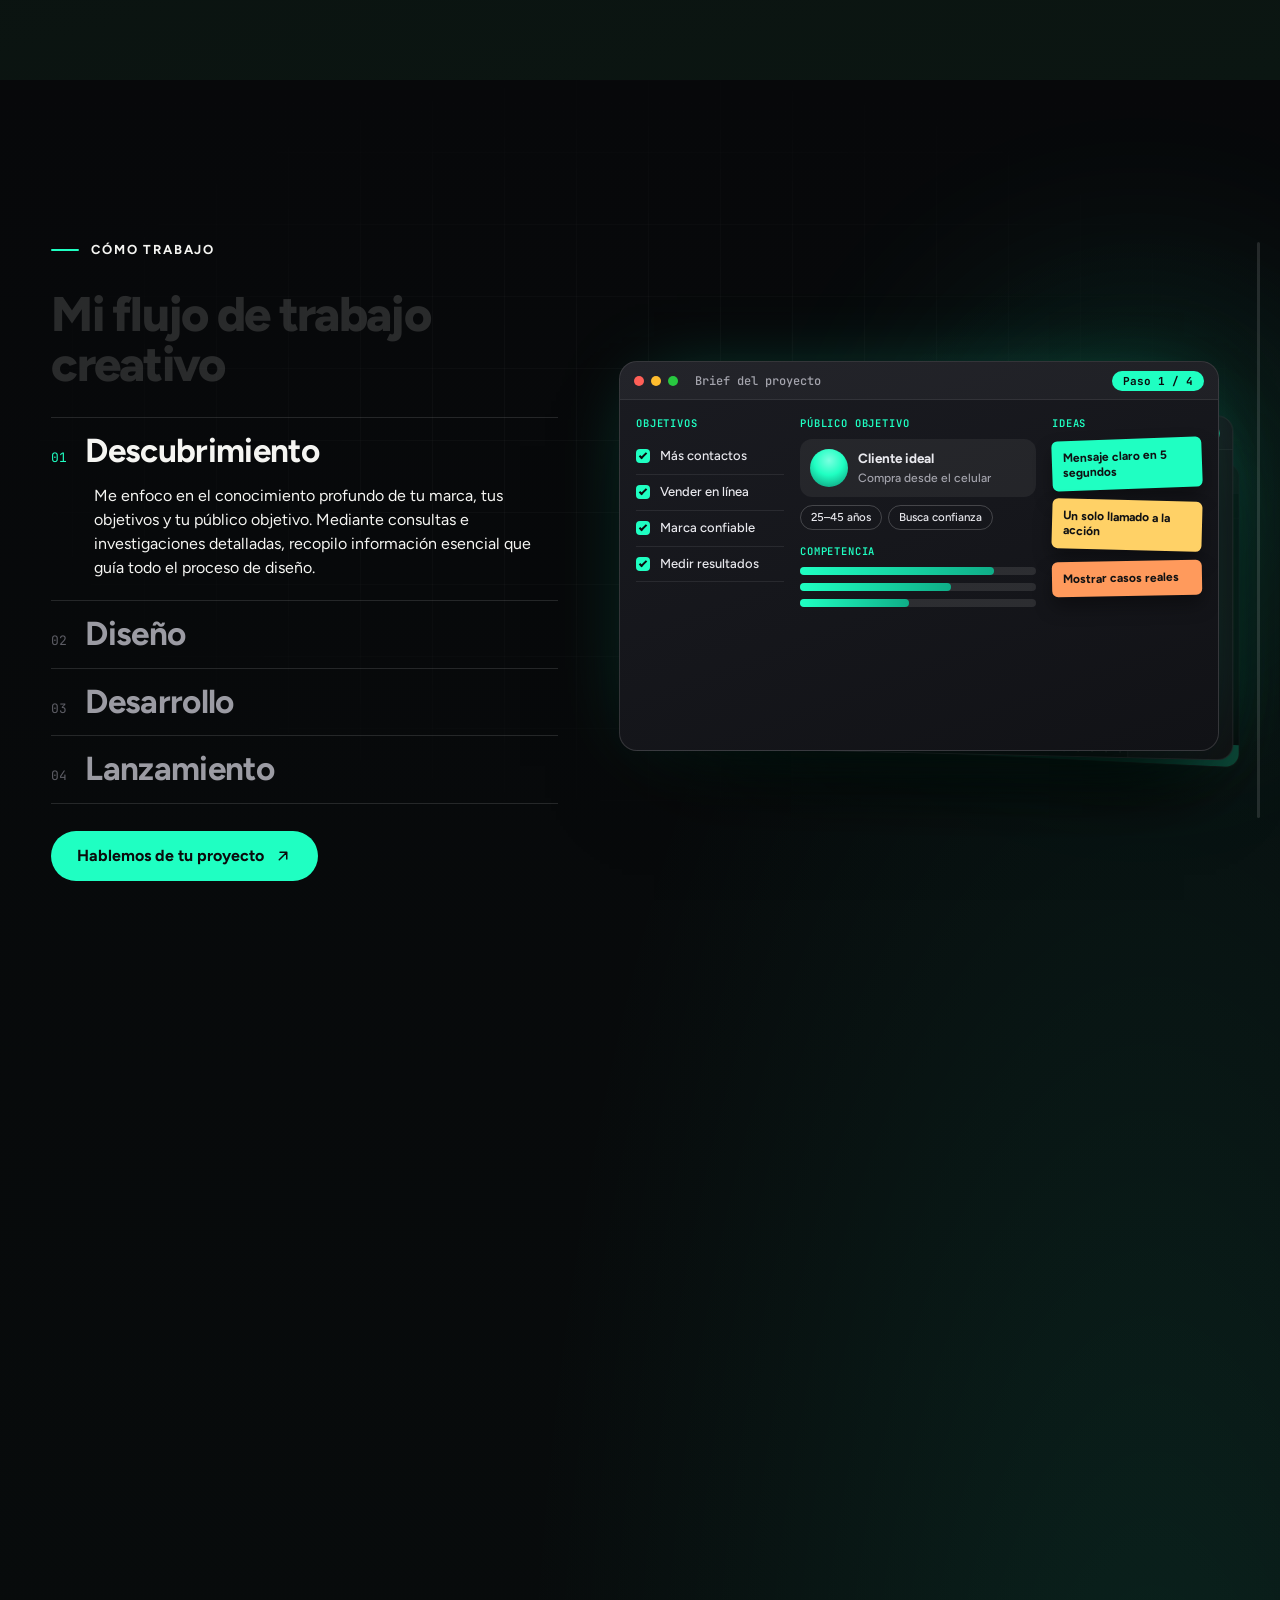
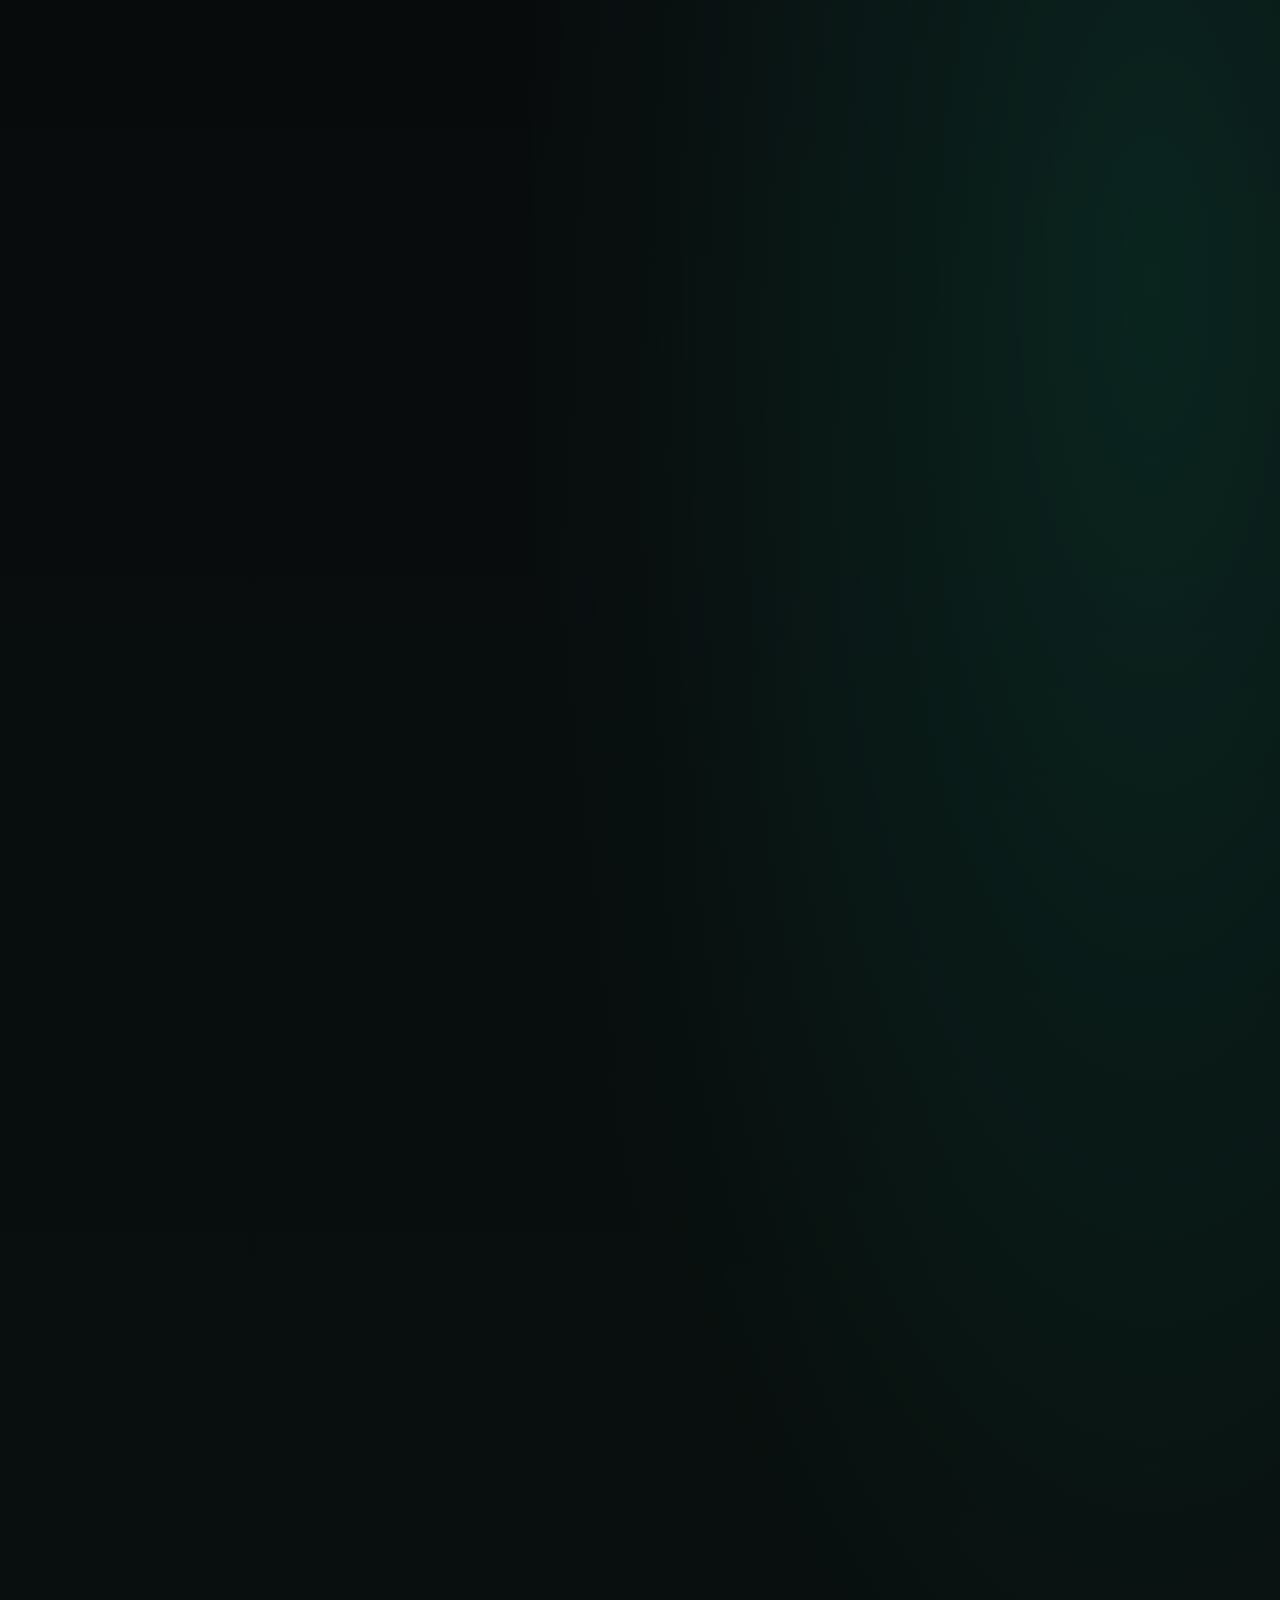
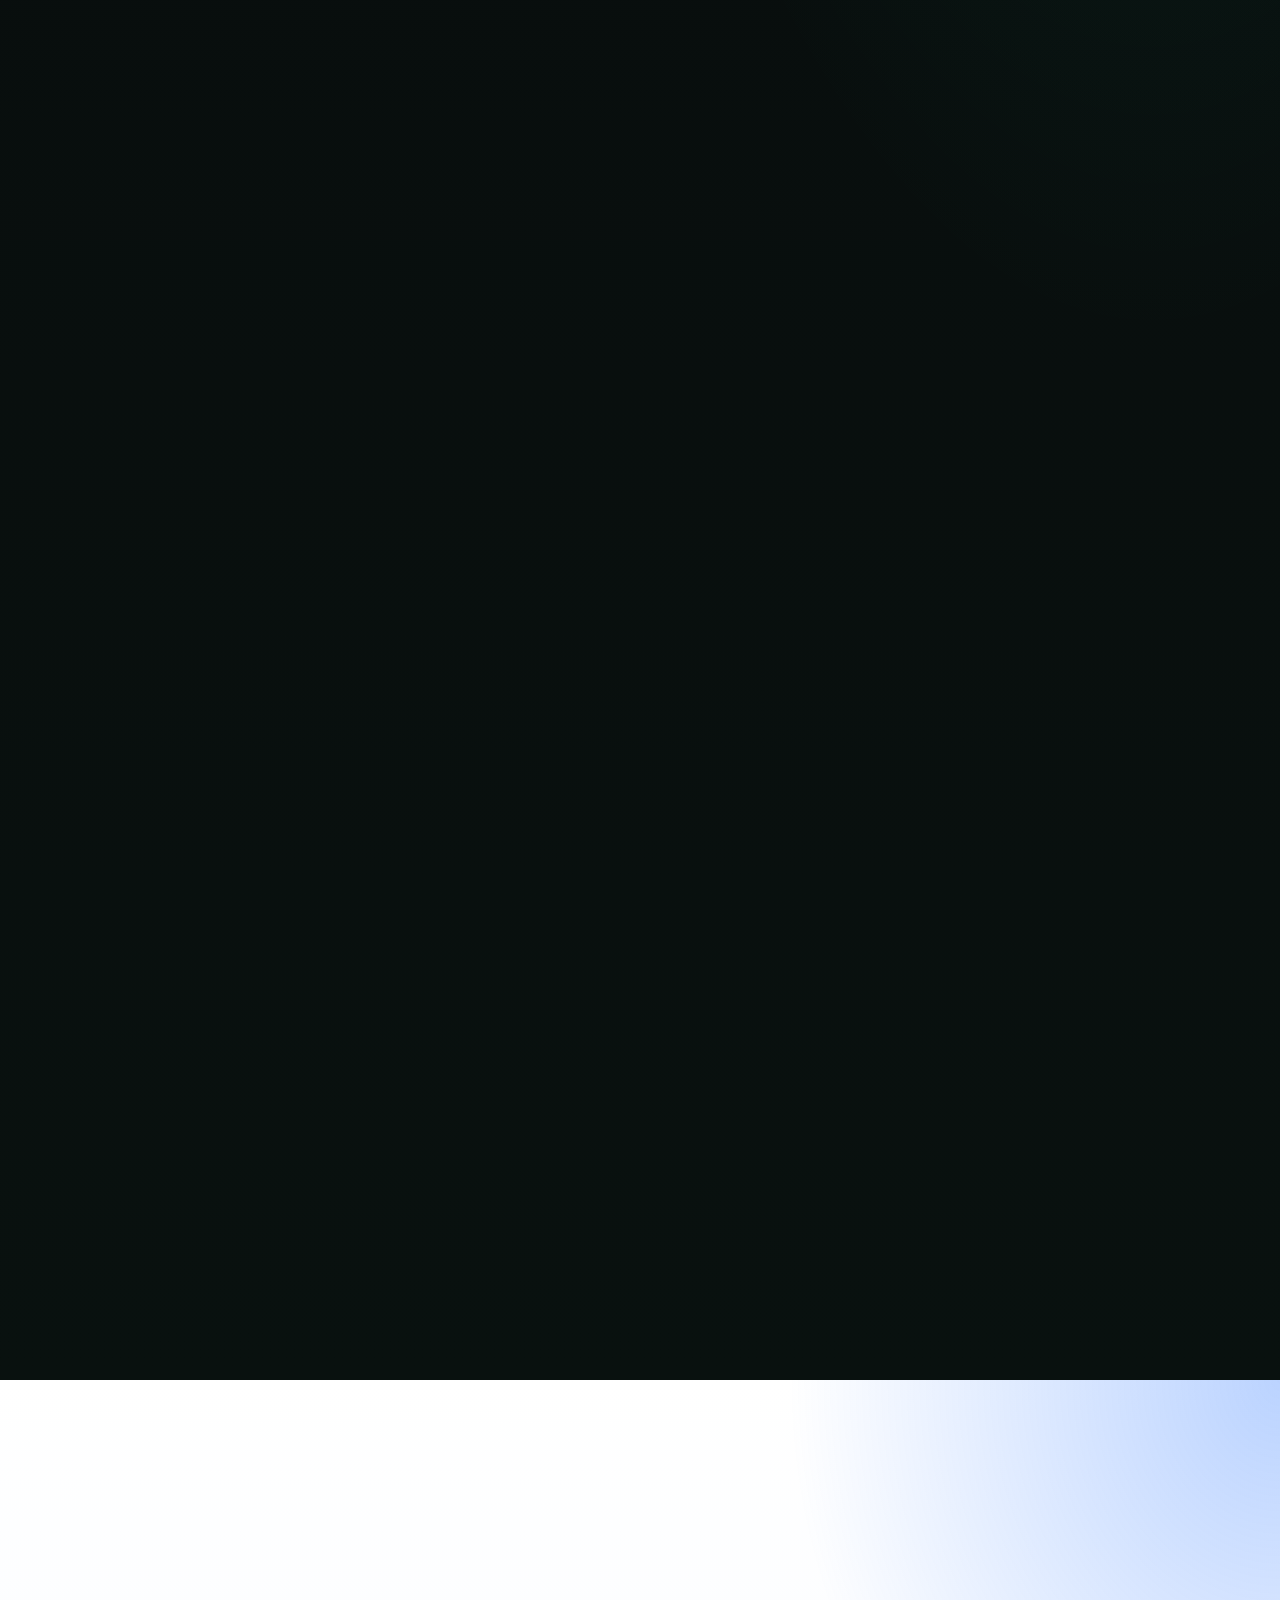
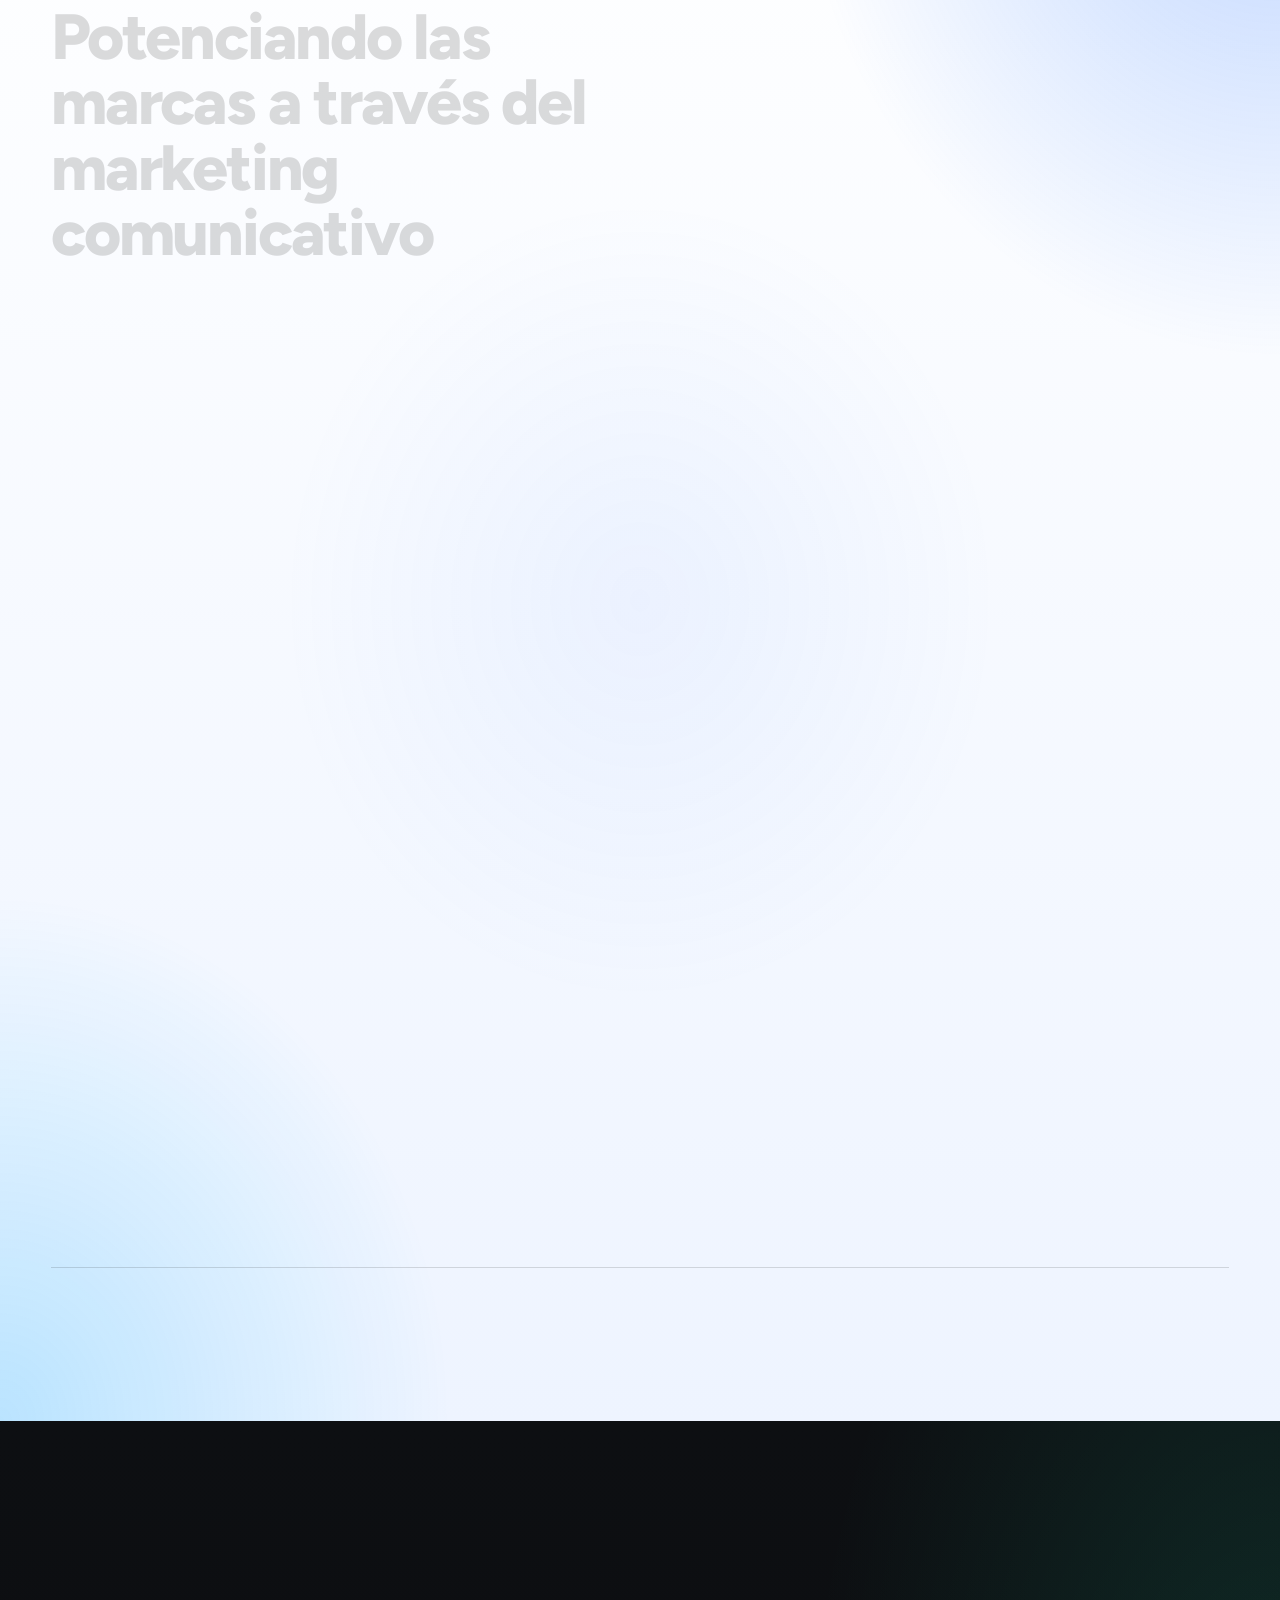
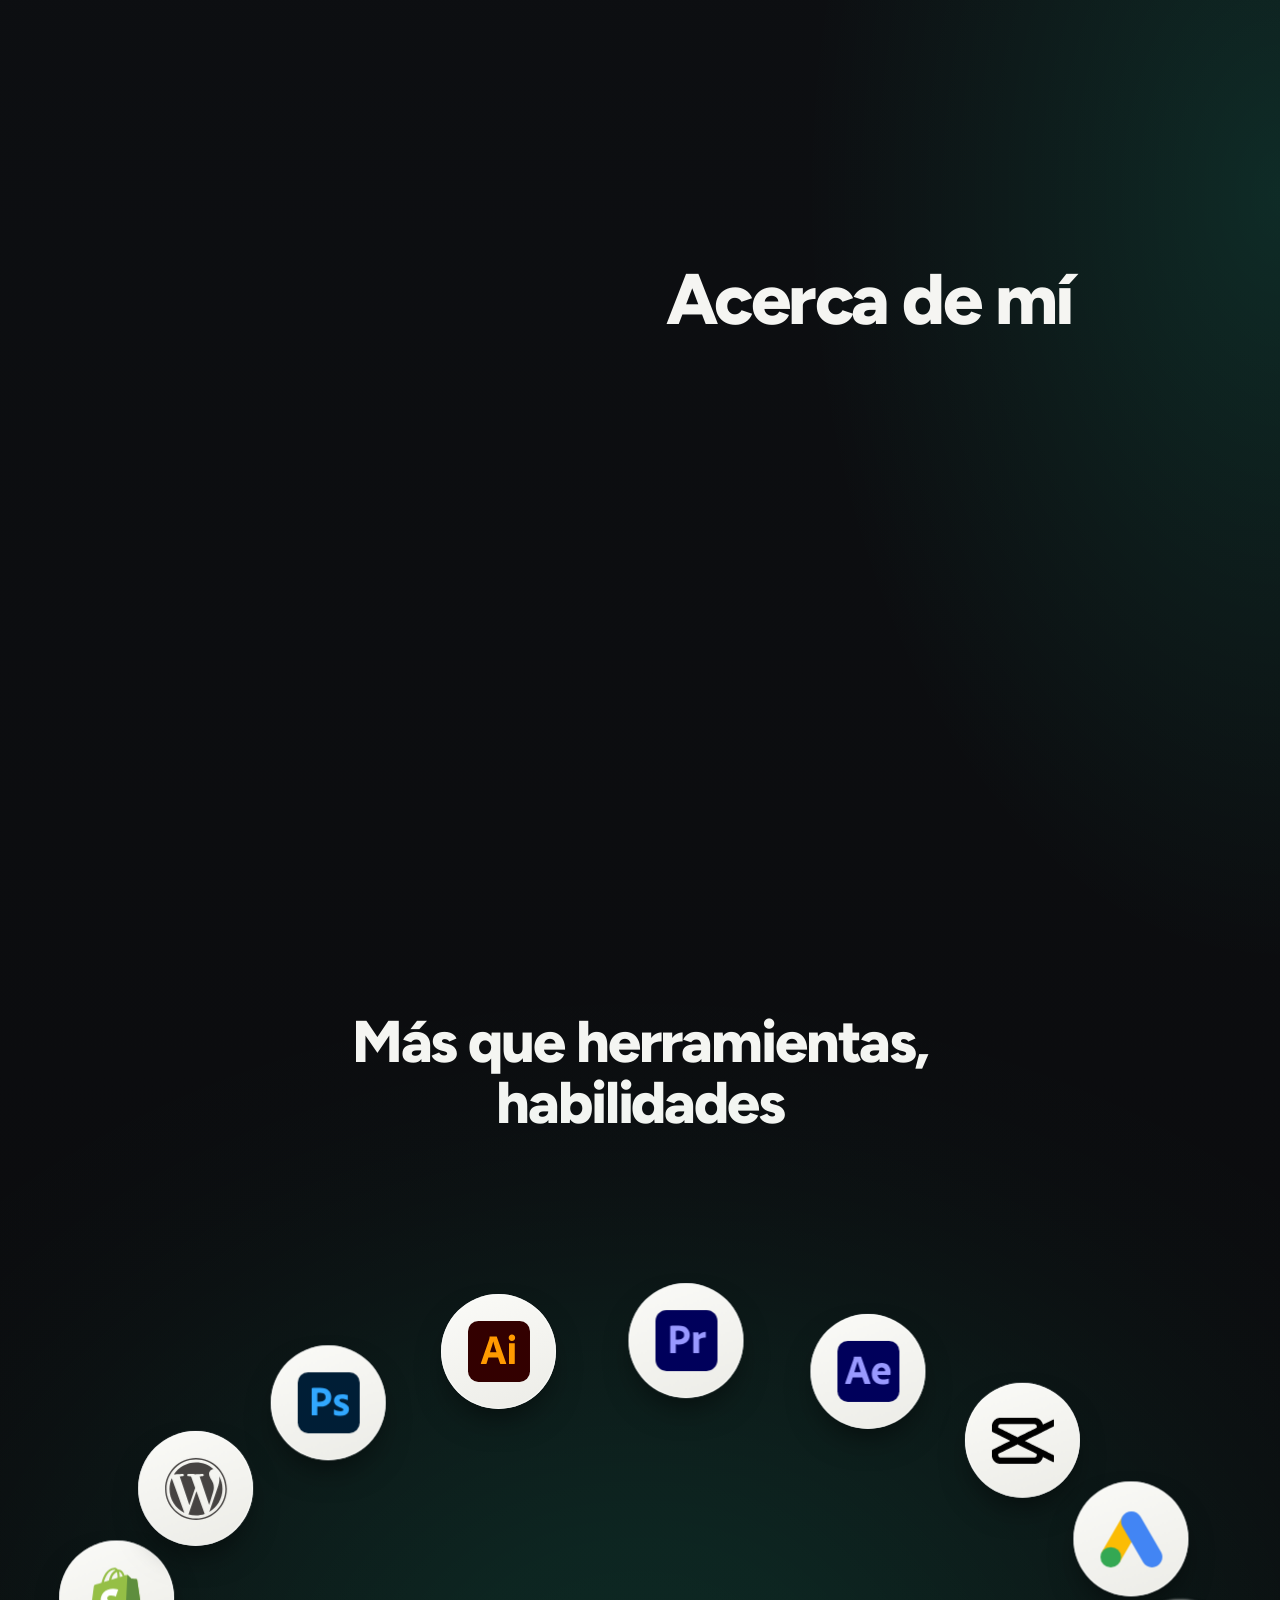
==== commit 801d563e: "SEO: encabezado descriptivo, datos estructurados completos, idioma/país y enlaces de identidad - h1 " ====
--- a/index.html
+++ b/index.html
@@ -6,6 +6,8 @@
 <title>Diego Torres | Diseñador UX/UI y Marketing digital</title>
 <meta name="description" content="Diseñador UX/UI y especialista en marketing digital. Creo sitios web, tiendas online y marcas que convierten visitantes en clientes.">
 <link rel="canonical" href="https://diegotdesigner.com/">
+<link rel="alternate" hreflang="es-CO" href="https://diegotdesigner.com/">
+<link rel="alternate" hreflang="x-default" href="https://diegotdesigner.com/">
 <meta name="theme-color" content="#0b0b0c">
 <meta name="author" content="Diego Torres">
 <meta name="robots" content="index,follow,max-image-preview:large">
@@ -32,10 +34,10 @@
 <link rel="preconnect" href="https://fonts.googleapis.com">
 <link rel="preconnect" href="https://fonts.gstatic.com" crossorigin>
 <link rel="stylesheet" href="https://fonts.googleapis.com/css2?family=Figtree:wght@300..900&family=JetBrains+Mono:wght@400;500&display=swap">
-<link rel="stylesheet" href="assets/css/style.css?v=15704026">
+<link rel="stylesheet" href="assets/css/style.css?v=d522aec2">
 <script>document.documentElement.classList.add('js','is-loading');setTimeout(function(){document.documentElement.classList.remove('is-loading')},8000)</script>
 <script type="application/ld+json">
-{"@context":"https://schema.org","@graph":[{"@type":"WebSite","@id":"https://diegotdesigner.com/#website","url":"https://diegotdesigner.com/","name":"Diego Torres — Diseñador UX/UI","inLanguage":"es-CO","publisher":{"@id":"https://diegotdesigner.com/#diego"}},{"@type":"Person","@id":"https://diegotdesigner.com/#diego","name":"Diego Torres","url":"https://diegotdesigner.com/","image":"https://diegotdesigner.com/assets/img/og-diego-torres.jpg","jobTitle":"Diseñador UX/UI y Especialista en Marketing digital","sameAs":["https://www.linkedin.com/in/diegotorres-mktdigital/"],"knowsAbout":["UI/UX","Diseño web","Branding","Marketing digital","Google Ads","Meta Ads","WordPress","Shopify"]},{"@type":"ProfessionalService","@id":"https://diegotdesigner.com/#servicio","name":"Diego Torres — Diseñador UX/UI y Especialista en Marketing digital","url":"https://diegotdesigner.com/","image":"https://diegotdesigner.com/assets/img/og-diego-torres.jpg","description":"Diseño de experiencias digitales que convierten visitantes en clientes: UI/UX, sitios web, identidad de marca y publicidad digital.","founder":{"@id":"https://diegotdesigner.com/#diego"},"areaServed":"CO","sameAs":["https://www.linkedin.com/in/diegotorres-mktdigital/"]}]}
+{"@context":"https://schema.org","@graph":[{"@type":"WebSite","@id":"https://diegotdesigner.com/#website","url":"https://diegotdesigner.com/","name":"Diego Torres — Diseñador UX/UI","inLanguage":"es-CO","publisher":{"@id":"https://diegotdesigner.com/#diego"}},{"@type":"Person","@id":"https://diegotdesigner.com/#diego","name":"Diego Torres","url":"https://diegotdesigner.com/","image":"https://diegotdesigner.com/assets/img/og-diego-torres.jpg","jobTitle":"Diseñador UX/UI y Especialista en Marketing digital","description":"Diseñador UX/UI y especialista en marketing digital en Colombia. Diseño sitios web, tiendas online e identidades de marca que convierten visitantes en clientes.","address":{"@type":"PostalAddress","addressCountry":"CO"},"hasOccupation":[{"@type":"Occupation","name":"Diseñador UX/UI"},{"@type":"Occupation","name":"Especialista en marketing digital"}],"sameAs":["https://www.linkedin.com/in/diegotorres-mktdigital/"],"knowsAbout":["UI/UX","Experiencia de usuario","Diseño de interfaces","Diseño web","Diseño gráfico","Branding","Marketing digital","Estrategia digital","Publicidad digital","Google Ads","Meta Ads","Figma","WordPress","Shopify"]},{"@type":"ProfessionalService","@id":"https://diegotdesigner.com/#servicio","name":"Diego Torres — Diseñador UX/UI y Especialista en Marketing digital","url":"https://diegotdesigner.com/","image":"https://diegotdesigner.com/assets/img/og-diego-torres.jpg","description":"Diseño de experiencias digitales que convierten visitantes en clientes: UI/UX, sitios web, identidad de marca y publicidad digital.","founder":{"@id":"https://diegotdesigner.com/#diego"},"areaServed":"CO","sameAs":["https://www.linkedin.com/in/diegotorres-mktdigital/"],"hasOfferCatalog":{"@type":"OfferCatalog","name":"Servicios de Diego Torres","itemListElement":[{"@type":"Offer","itemOffered":{"@type":"Service","name":"Diseño UX/UI"}},{"@type":"Offer","itemOffered":{"@type":"Service","name":"Diseño web"}},{"@type":"Offer","itemOffered":{"@type":"Service","name":"Identidad de marca"}},{"@type":"Offer","itemOffered":{"@type":"Service","name":"Diseño gráfico"}},{"@type":"Offer","itemOffered":{"@type":"Service","name":"Marketing estratégico"}},{"@type":"Offer","itemOffered":{"@type":"Service","name":"Publicidad digital en Google y Meta"}}]}},{"@type":"ItemList","@id":"https://diegotdesigner.com/proyectos/#lista","name":"Proyectos de diseño web y UX/UI de Diego Torres","numberOfItems":20,"itemListElement":[{"@type":"ListItem","position":1,"item":{"@type":"CreativeWork","name":"Vectorial Studios","url":"https://www.vectorial.co/","image":"https://diegotdesigner.com/assets/img/projects/vectorial.webp","creator":{"@id":"https://diegotdesigner.com/#diego"}}},{"@type":"ListItem","position":2,"item":{"@type":"CreativeWork","name":"SÁM digital","url":"https://samdigital.com.co/","image":"https://diegotdesigner.com/assets/img/projects/sam-digital.webp","creator":{"@id":"https://diegotdesigner.com/#diego"}}},{"@type":"ListItem","position":3,"item":{"@type":"CreativeWork","name":"Diego Aranzazu","url":"https://aranzazuphotos.com/","image":"https://diegotdesigner.com/assets/img/projects/diego-aranzazu.webp","creator":{"@id":"https://diegotdesigner.com/#diego"}}},{"@type":"ListItem","position":4,"item":{"@type":"CreativeWork","name":"Multibienes Ltda","url":"https://multibienesltda.com/","image":"https://diegotdesigner.com/assets/img/projects/multibienes.webp","creator":{"@id":"https://diegotdesigner.com/#diego"}}},{"@type":"ListItem","position":5,"item":{"@type":"CreativeWork","name":"Invest Pacific","url":"https://www.figma.com/proto/sOx7dur0wTKNmjbSGj4dV0/Invest-pacific?node-id=1774-7216&viewport=1929%2C1130%2C0.5&t=XPaAkTiLe54LVL4k-8&scaling=min-zoom&content-scaling=fixed&starting-point-node-id=1%3A2&show-proto-sidebar=1&page-id=0%3A1&hide-ui=1","image":"https://diegotdesigner.com/assets/img/projects/invest-pacific.webp","creator":{"@id":"https://diegotdesigner.com/#diego"}}},{"@type":"ListItem","position":6,"item":{"@type":"CreativeWork","name":"Fundación Valle del Lili","url":"https://www.figma.com/proto/NyMrCUp5XNS313tJBj2rNl/FVL-portal?node-id=793-4711&viewport=-1527%2C283%2C1&t=C5K0bnlIVfkAiIBC-8&scaling=min-zoom&content-scaling=fixed&starting-point-node-id=2%3A91&show-proto-sidebar=1&page-id=2%3A90&hide-ui=1","image":"https://diegotdesigner.com/assets/img/projects/fundacion-valle-del-lili.webp","creator":{"@id":"https://diegotdesigner.com/#diego"}}},{"@type":"ListItem","position":7,"item":{"@type":"CreativeWork","name":"Tapetes y Pisos del Pacífico","url":"https://tapetesypisos.com.co/","image":"https://diegotdesigner.com/assets/img/projects/tapetes-y-pisos.webp","creator":{"@id":"https://diegotdesigner.com/#diego"}}},{"@type":"ListItem","position":8,"item":{"@type":"CreativeWork","name":"Asoclicper","url":"https://asoclicper.com/","image":"https://diegotdesigner.com/assets/img/projects/asoclicper.webp","creator":{"@id":"https://diegotdesigner.com/#diego"}}},{"@type":"ListItem","position":9,"item":{"@type":"CreativeWork","name":"Volcali","url":"https://volcali.com/","image":"https://diegotdesigner.com/assets/img/projects/volcali.webp","creator":{"@id":"https://diegotdesigner.com/#diego"}}},{"@type":"ListItem","position":10,"item":{"@type":"CreativeWork","name":"Innova Systems","url":"https://innova.com.co/wp/","image":"https://diegotdesigner.com/assets/img/projects/innova-systems.webp","creator":{"@id":"https://diegotdesigner.com/#diego"}}},{"@type":"ListItem","position":11,"item":{"@type":"CreativeWork","name":"Docunet Web","url":"https://docunetweb.com.co/","image":"https://diegotdesigner.com/assets/img/projects/docunet-web.webp","creator":{"@id":"https://diegotdesigner.com/#diego"}}},{"@type":"ListItem","position":12,"item":{"@type":"CreativeWork","name":"Especialistas en Recubrimientos","url":"https://especialistascyr.com/","image":"https://diegotdesigner.com/assets/img/projects/especialistas-en-recubrimientos.webp","creator":{"@id":"https://diegotdesigner.com/#diego"}}},{"@type":"ListItem","position":13,"item":{"@type":"CreativeWork","name":"Mañanitas Naturalmente","url":"https://lasmananitasnaturalmente.com/","image":"https://diegotdesigner.com/assets/img/projects/mananitas-naturalmente.webp","creator":{"@id":"https://diegotdesigner.com/#diego"}}},{"@type":"ListItem","position":14,"item":{"@type":"CreativeWork","name":"Masnadal","url":"https://elmasnadal.com/es/","image":"https://diegotdesigner.com/assets/img/projects/masnadal.webp","creator":{"@id":"https://diegotdesigner.com/#diego"}}},{"@type":"ListItem","position":15,"item":{"@type":"CreativeWork","name":"Servipeugeot","url":"http://servipeugeot.com/","image":"https://diegotdesigner.com/assets/img/projects/servipeugeot.webp","creator":{"@id":"https://diegotdesigner.com/#diego"}}},{"@type":"ListItem","position":16,"item":{"@type":"CreativeWork","name":"La Llar de Foccachella","url":"https://lallardefoccalella.com/es/","image":"https://diegotdesigner.com/assets/img/projects/la-llar-de-foccachella.webp","creator":{"@id":"https://diegotdesigner.com/#diego"}}},{"@type":"ListItem","position":17,"item":{"@type":"CreativeWork","name":"Octopus Contenedor","url":"https://octopuscontenedor.com/","image":"https://diegotdesigner.com/assets/img/projects/octopus-contenedor.webp","creator":{"@id":"https://diegotdesigner.com/#diego"}}},{"@type":"ListItem","position":18,"item":{"@type":"CreativeWork","name":"Del Alto Valle Coffee","url":"https://delvallecoffee.com/","image":"https://diegotdesigner.com/assets/img/projects/del-alto-valle-coffee.webp","creator":{"@id":"https://diegotdesigner.com/#diego"}}},{"@type":"ListItem","position":19,"item":{"@type":"CreativeWork","name":"Almore Coffee","url":"https://almorecoffee.com/","image":"https://diegotdesigner.com/assets/img/projects/almore-coffee.webp","creator":{"@id":"https://diegotdesigner.com/#diego"}}},{"@type":"ListItem","position":20,"item":{"@type":"CreativeWork","name":"Tuyo","url":"https://www.tuyoshop.com/","image":"https://diegotdesigner.com/assets/img/projects/tuyo.webp","creator":{"@id":"https://diegotdesigner.com/#diego"}}}]}]}
 </script>
 
 </head>
@@ -79,7 +81,7 @@
     </ul>
     <div class="menu__foot">
       <a class="btn btn--mint" href="https://wa.link/ydvb9j" target="_blank" rel="noopener noreferrer">Hablemos de tu proyecto <svg class="ico" viewBox="0 0 24 24" aria-hidden="true"><path d="M7 17 17 7M8 7h9v9" fill="none" stroke="currentColor" stroke-width="2" stroke-linecap="round" stroke-linejoin="round"/></svg></a>
-      <a class="link-u" href="https://www.linkedin.com/in/diegotorres-mktdigital/" target="_blank" rel="noopener noreferrer">LinkedIn</a>
+      <a class="link-u" href="https://www.linkedin.com/in/diegotorres-mktdigital/" target="_blank" rel="me noopener noreferrer">LinkedIn</a>
     </div>
   </div>
 </nav>
@@ -124,10 +126,11 @@
     <div class="hero__bg" aria-hidden="true"><span class="orb orb--a"></span><span class="orb orb--b"></span><span class="hero__grid"></span></div>
     <div class="hero__inner">
       <p class="hero__tag" data-hero-in><i class="dot dot--pulse"></i> Especialista en diseño UX/UI</p>
-      <h1 class="hero__title" aria-label="Diego Torres">
+      <h1 class="hero__title" aria-label="Diego Torres, diseñador UX/UI y especialista en marketing digital en Colombia">
         <span class="hero__word hero__word--a" aria-hidden="true" data-chars>Diego</span>
         <span class="hero__word hero__word--b" aria-hidden="true" data-chars>Torres</span>
         <span class="hero__caret" aria-hidden="true"></span>
+        <span class="sr-only">— diseñador UX/UI y especialista en marketing digital en Colombia</span>
       </h1>
       <figure class="hero__photo" aria-hidden="true"><img src="assets/img/diego-front.webp" alt="" width="800" height="991" decoding="async"></figure>
       <div class="hero__scroll" aria-hidden="true" data-hero-in><span>Scroll</span><i></i></div>
@@ -512,7 +515,7 @@
       <p class="contact__text" data-reveal>Si estás buscando mejorar tu sitio web, lanzar un nuevo proyecto o trabajar en la optimización de tu presencia digital, podemos hablar.</p>
       <div class="contact__actions" data-reveal>
         <a class="btn btn--mint btn--lg" href="https://wa.link/ydvb9j" target="_blank" rel="noopener noreferrer" data-magnetic>Hablemos de tu proyecto <svg class="ico" viewBox="0 0 24 24" aria-hidden="true"><path d="M7 17 17 7M8 7h9v9" fill="none" stroke="currentColor" stroke-width="2" stroke-linecap="round" stroke-linejoin="round"/></svg></a>
-        <a class="link-u" href="https://www.linkedin.com/in/diegotorres-mktdigital/" target="_blank" rel="noopener noreferrer">LinkedIn</a>
+        <a class="link-u" href="https://www.linkedin.com/in/diegotorres-mktdigital/" target="_blank" rel="me noopener noreferrer">LinkedIn</a>
       </div>
     </div>
     <div class="contact__marquee" aria-hidden="true">
@@ -533,7 +536,7 @@
       <a href="#contacto">Contacto</a>
     </nav>
     <div class="foot__links">
-      <a class="link-u" href="https://www.linkedin.com/in/diegotorres-mktdigital/" target="_blank" rel="noopener noreferrer">LinkedIn</a>
+      <a class="link-u" href="https://www.linkedin.com/in/diegotorres-mktdigital/" target="_blank" rel="me noopener noreferrer">LinkedIn</a>
       <a class="link-u" href="https://wa.link/ydvb9j" target="_blank" rel="noopener noreferrer">WhatsApp</a>
     </div>
   </div>
@@ -547,6 +550,6 @@
 <script src="assets/vendor/gsap.min.js"></script>
 <script src="assets/vendor/ScrollTrigger.min.js"></script>
 <script src="assets/vendor/lenis.min.js"></script>
-<script src="assets/js/main.js?v=15704026"></script>
+<script src="assets/js/main.js?v=d522aec2"></script>
 </body>
 </html>
--- a/assets/css/style.css
+++ b/assets/css/style.css
@@ -63,6 +63,7 @@
 .cm { display: inline-block; vertical-align: top; }
 .ci { display: inline-block; will-change: transform; }
 .sw { display: inline-block; }
+.sr-only { position: absolute; width: 1px; height: 1px; margin: -1px; padding: 0; overflow: hidden; clip: rect(0, 0, 0, 0); clip-path: inset(50%); white-space: nowrap; border: 0; }
 .nw { white-space: nowrap; }
 
 .dot { display: inline-block; width: 8px; height: 8px; border-radius: 50%; background: var(--mint); }
